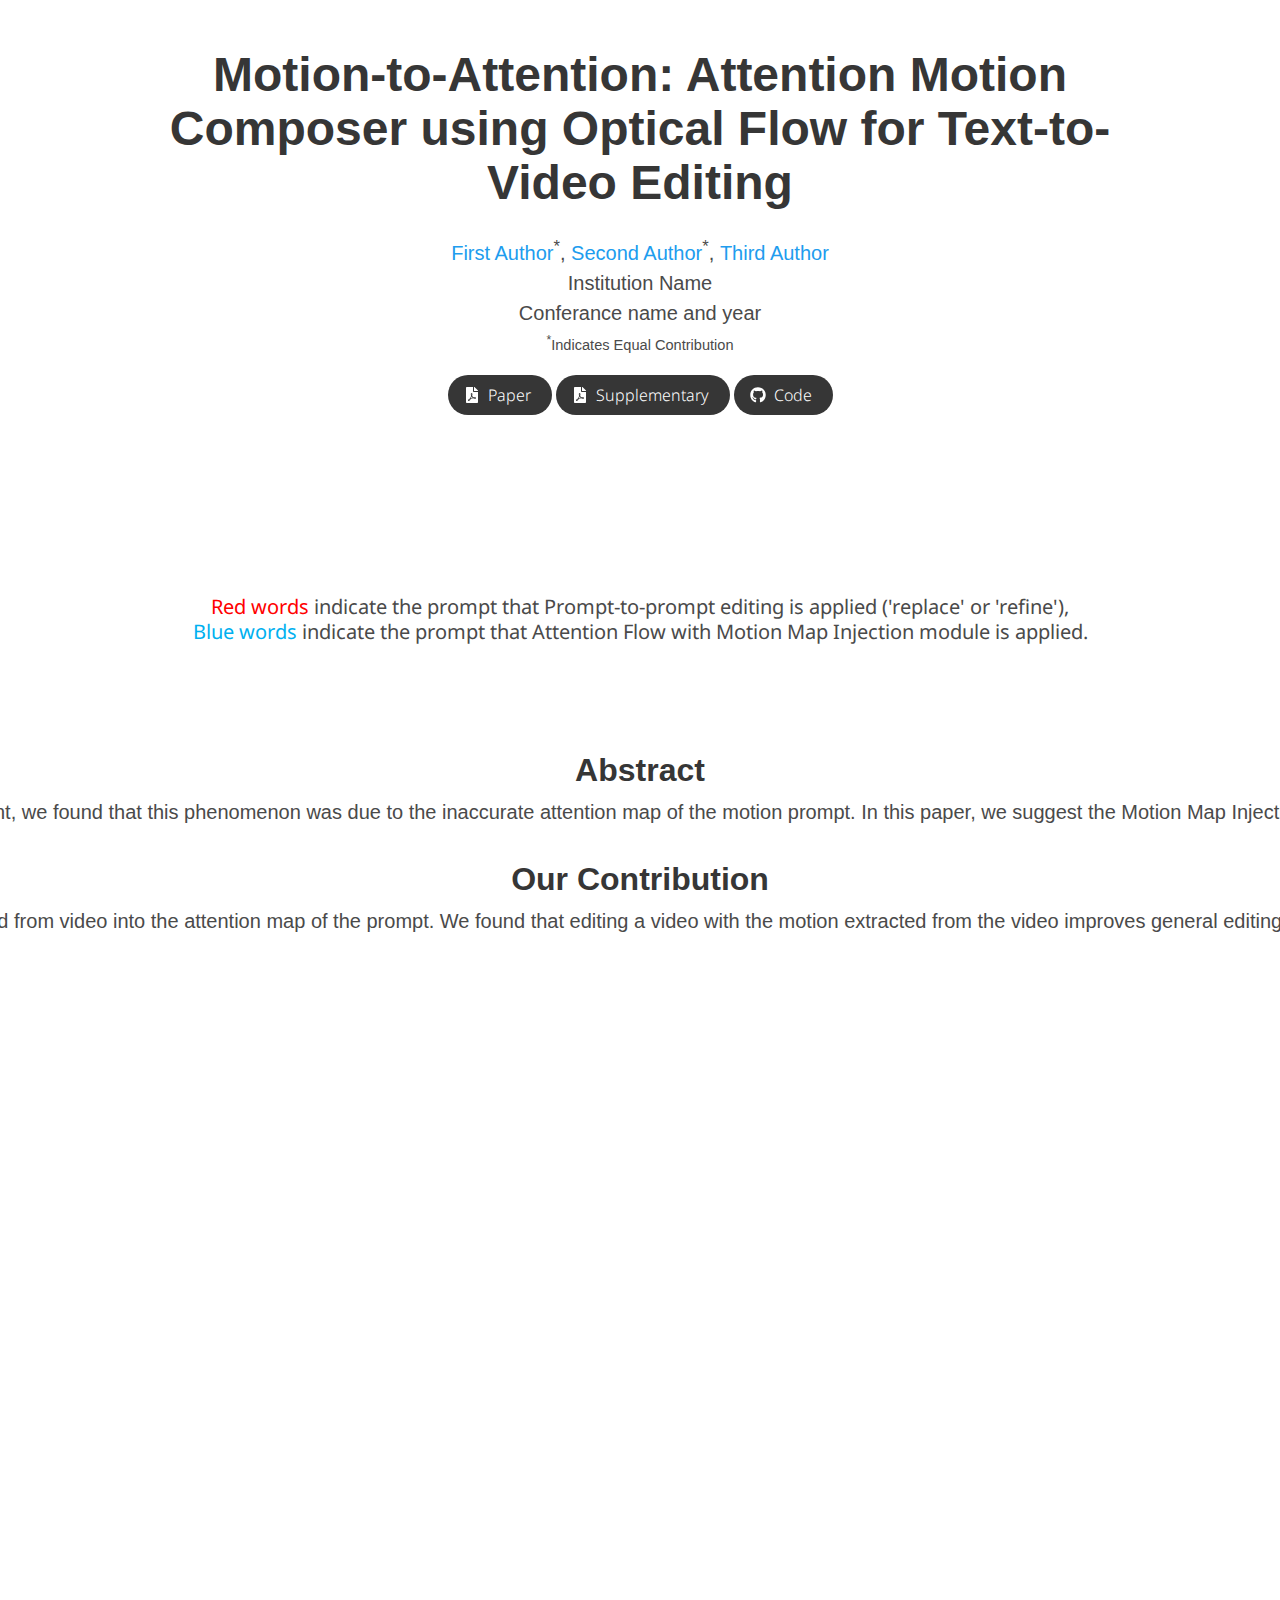
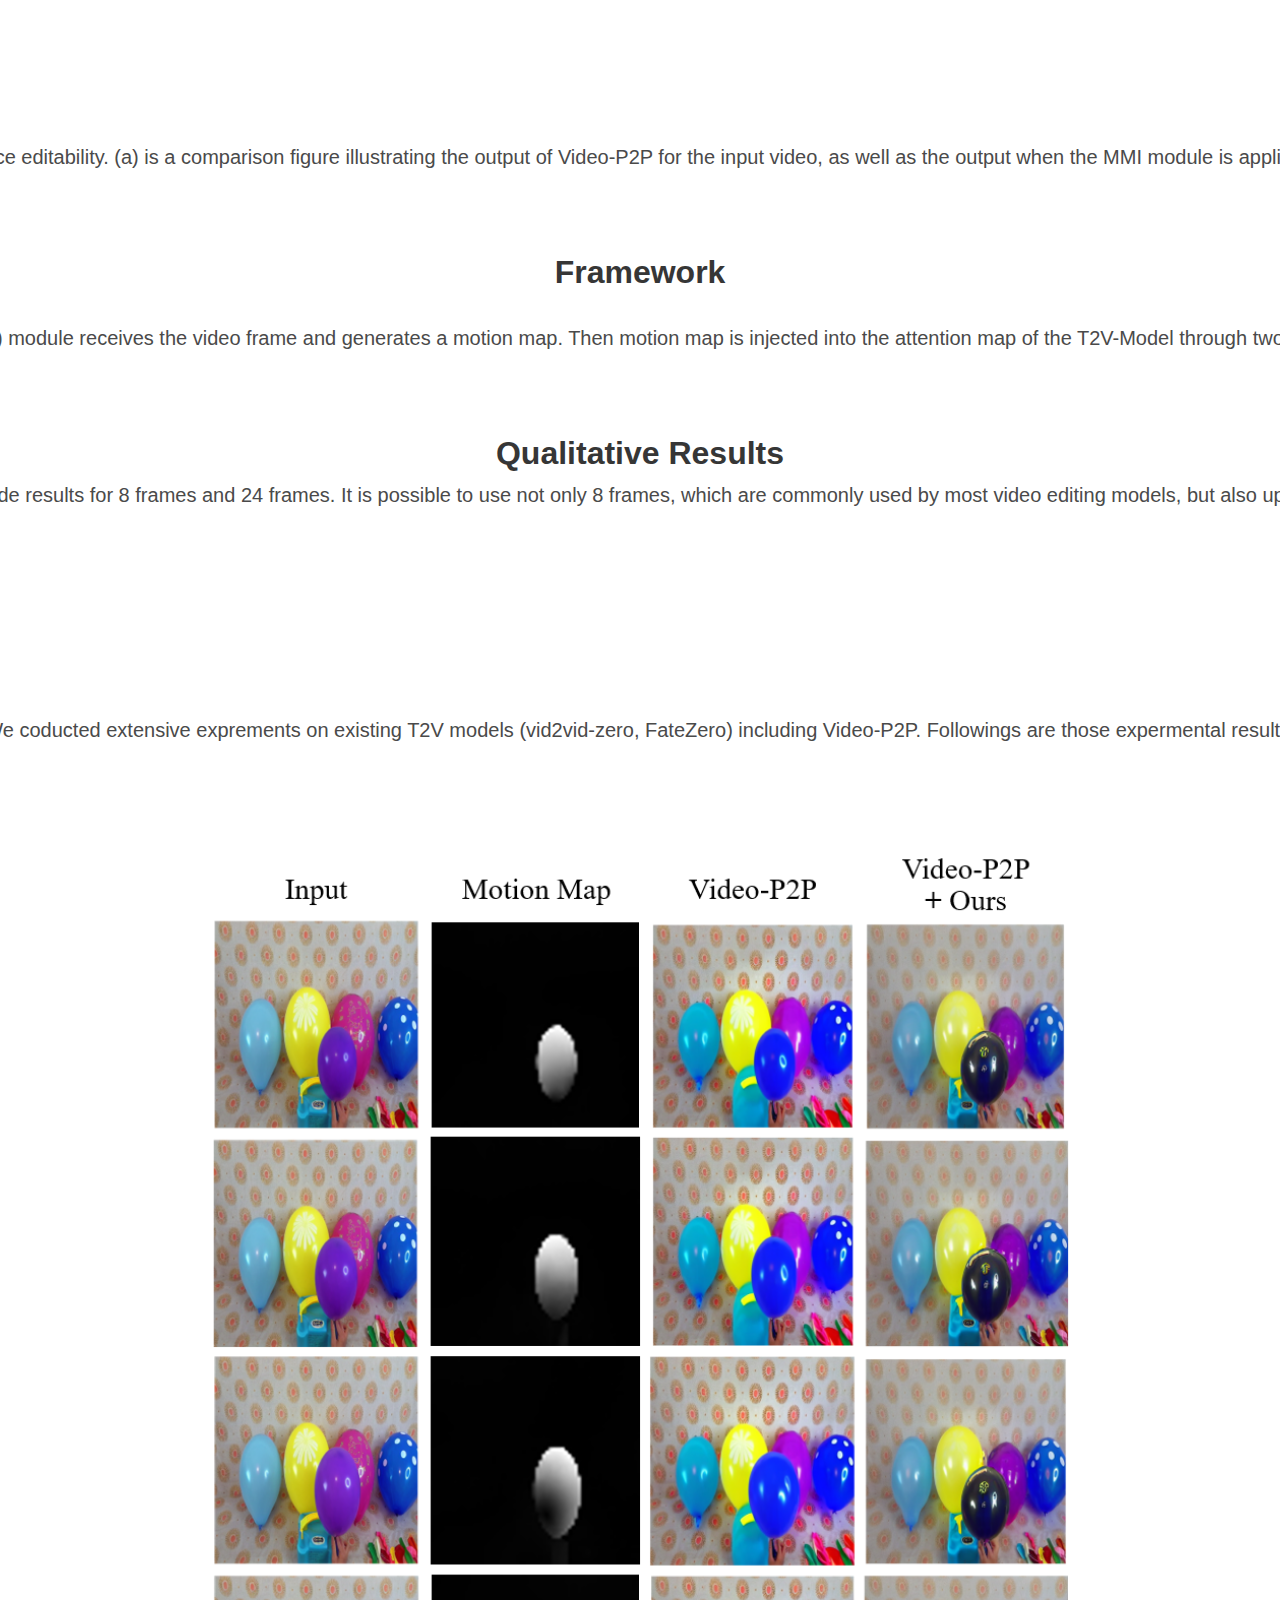
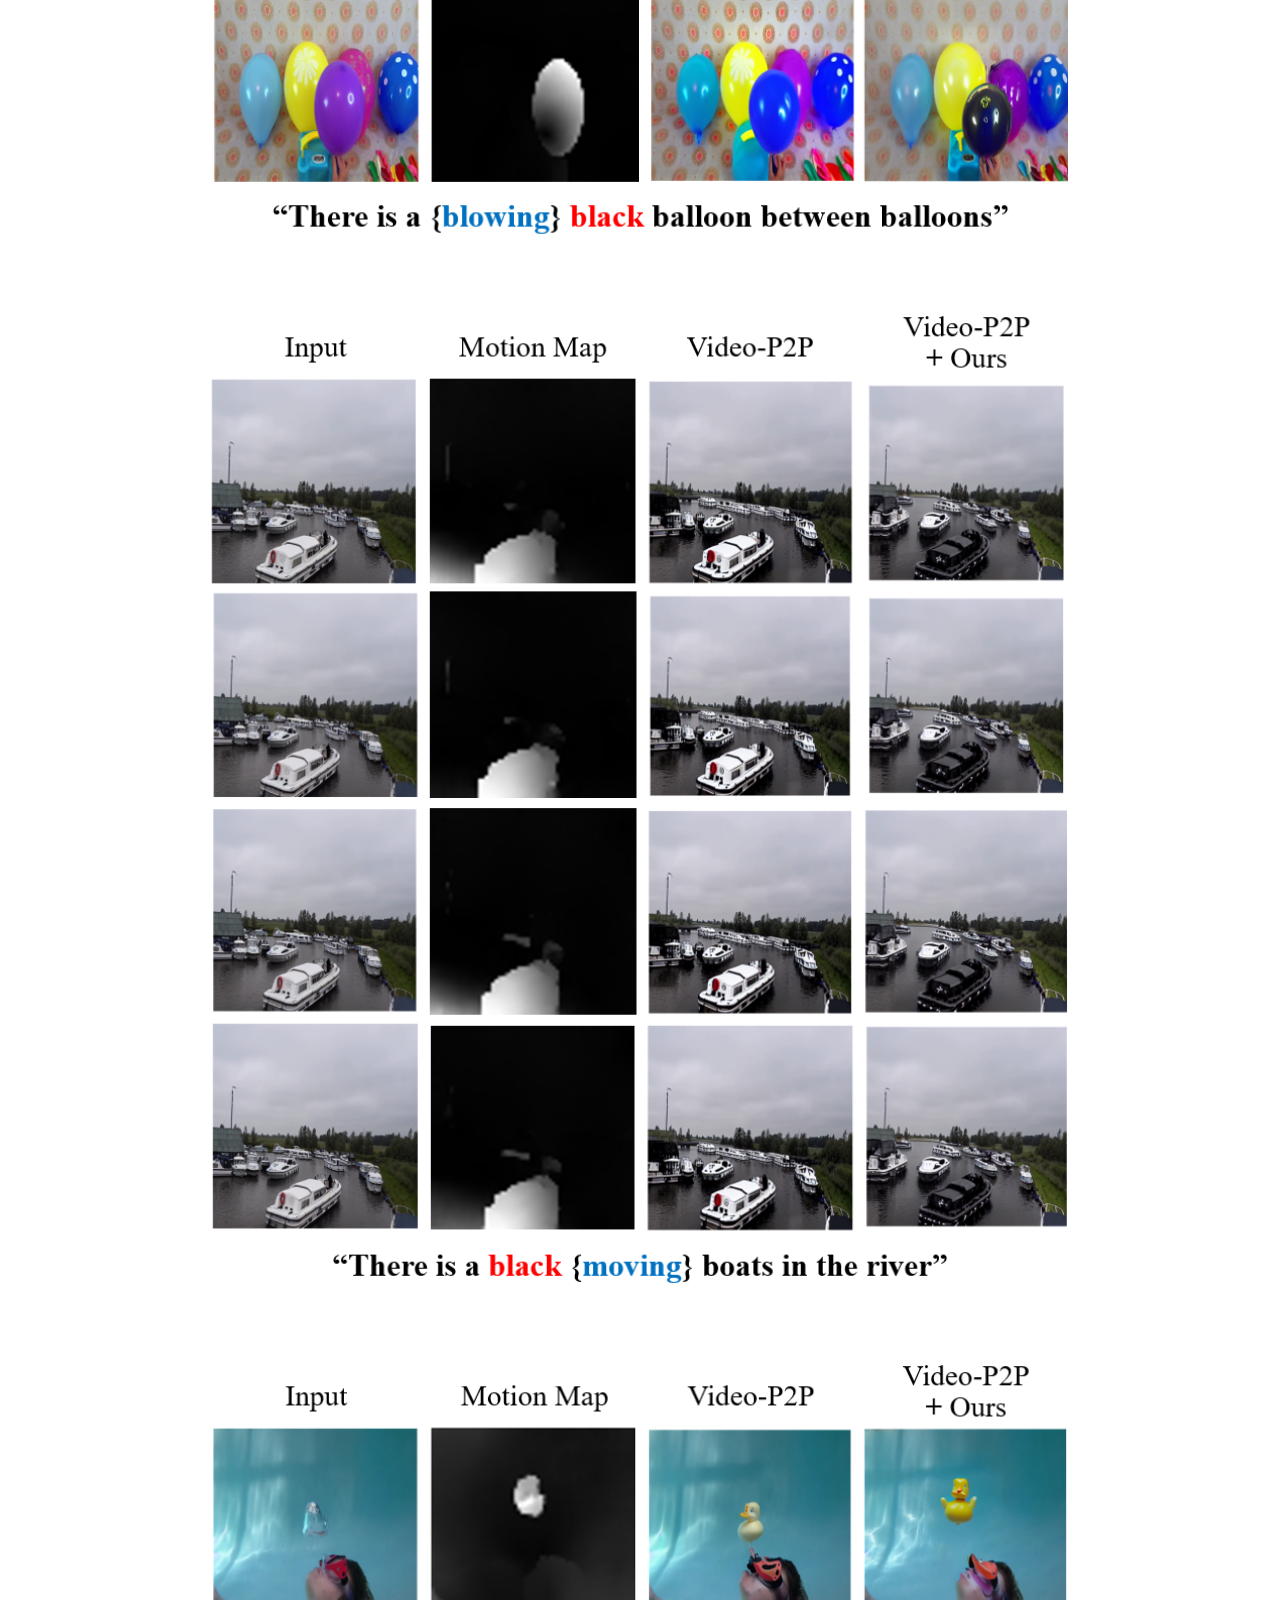
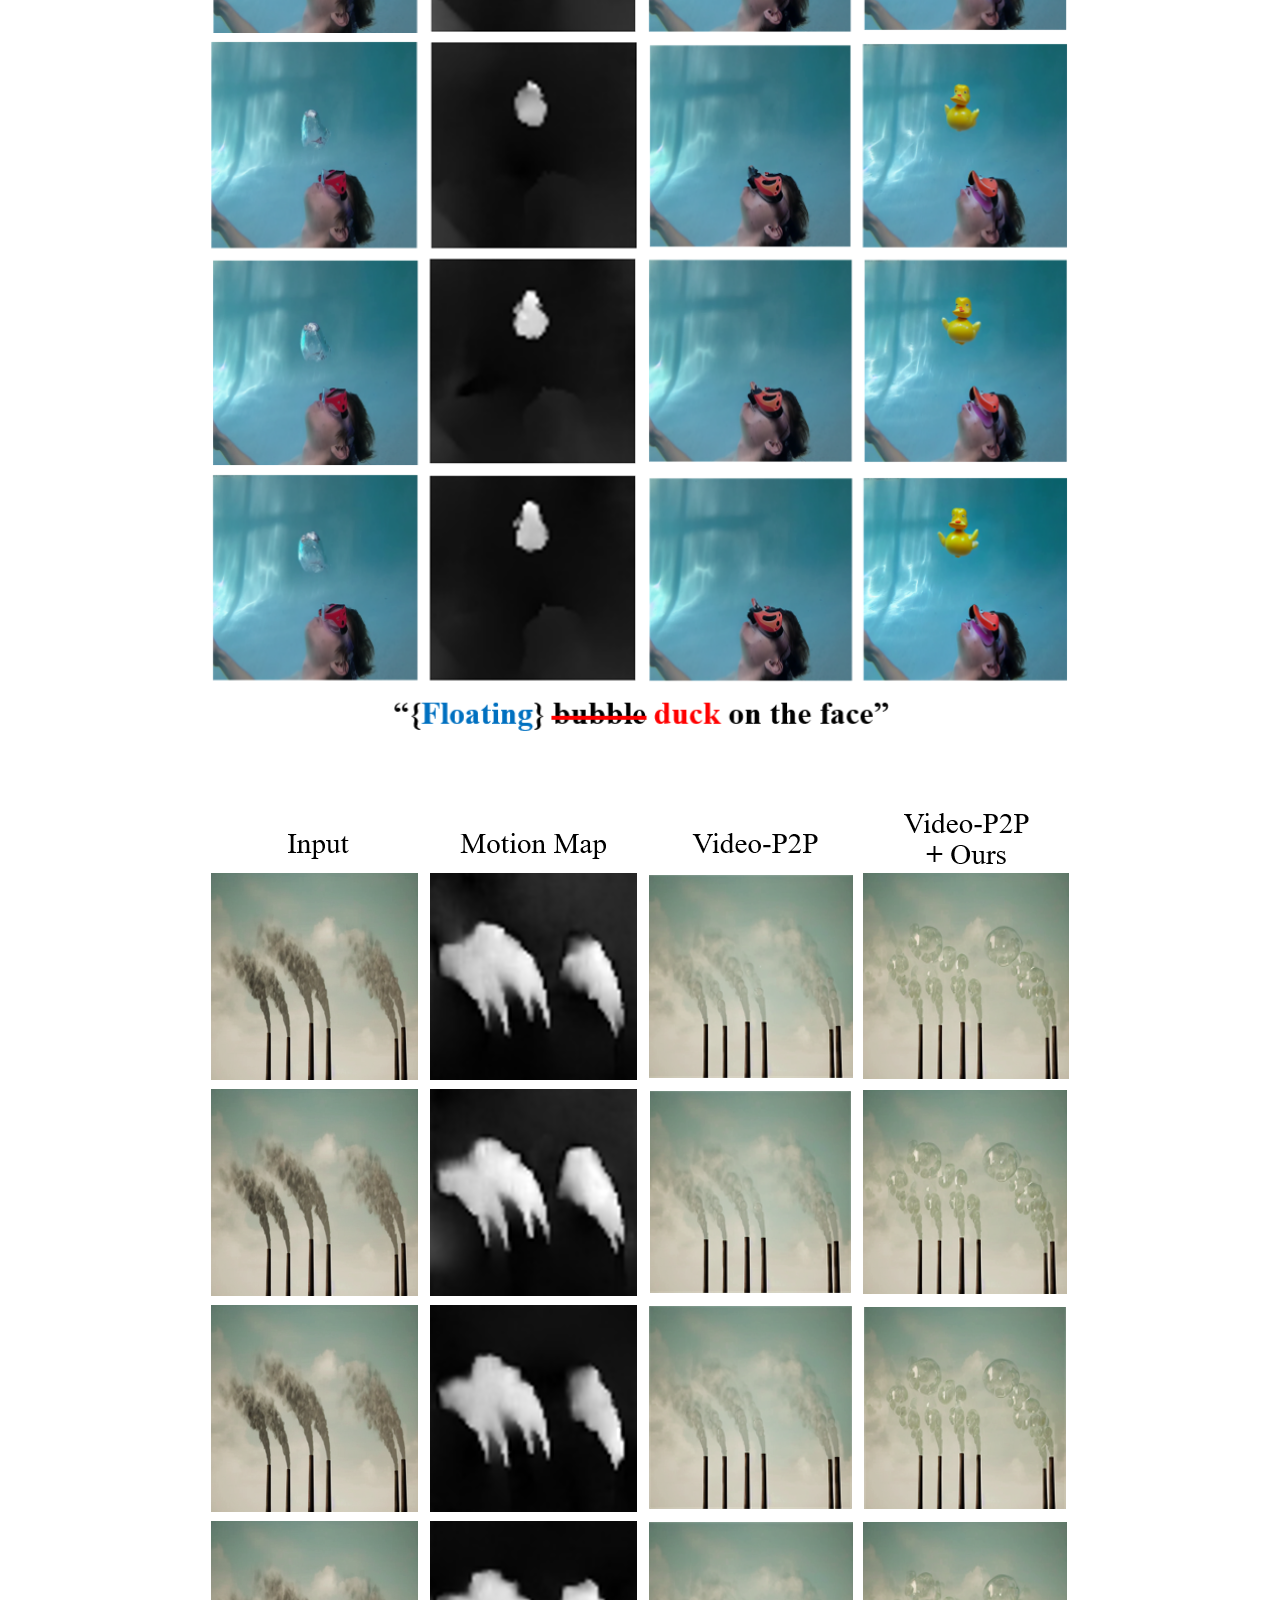
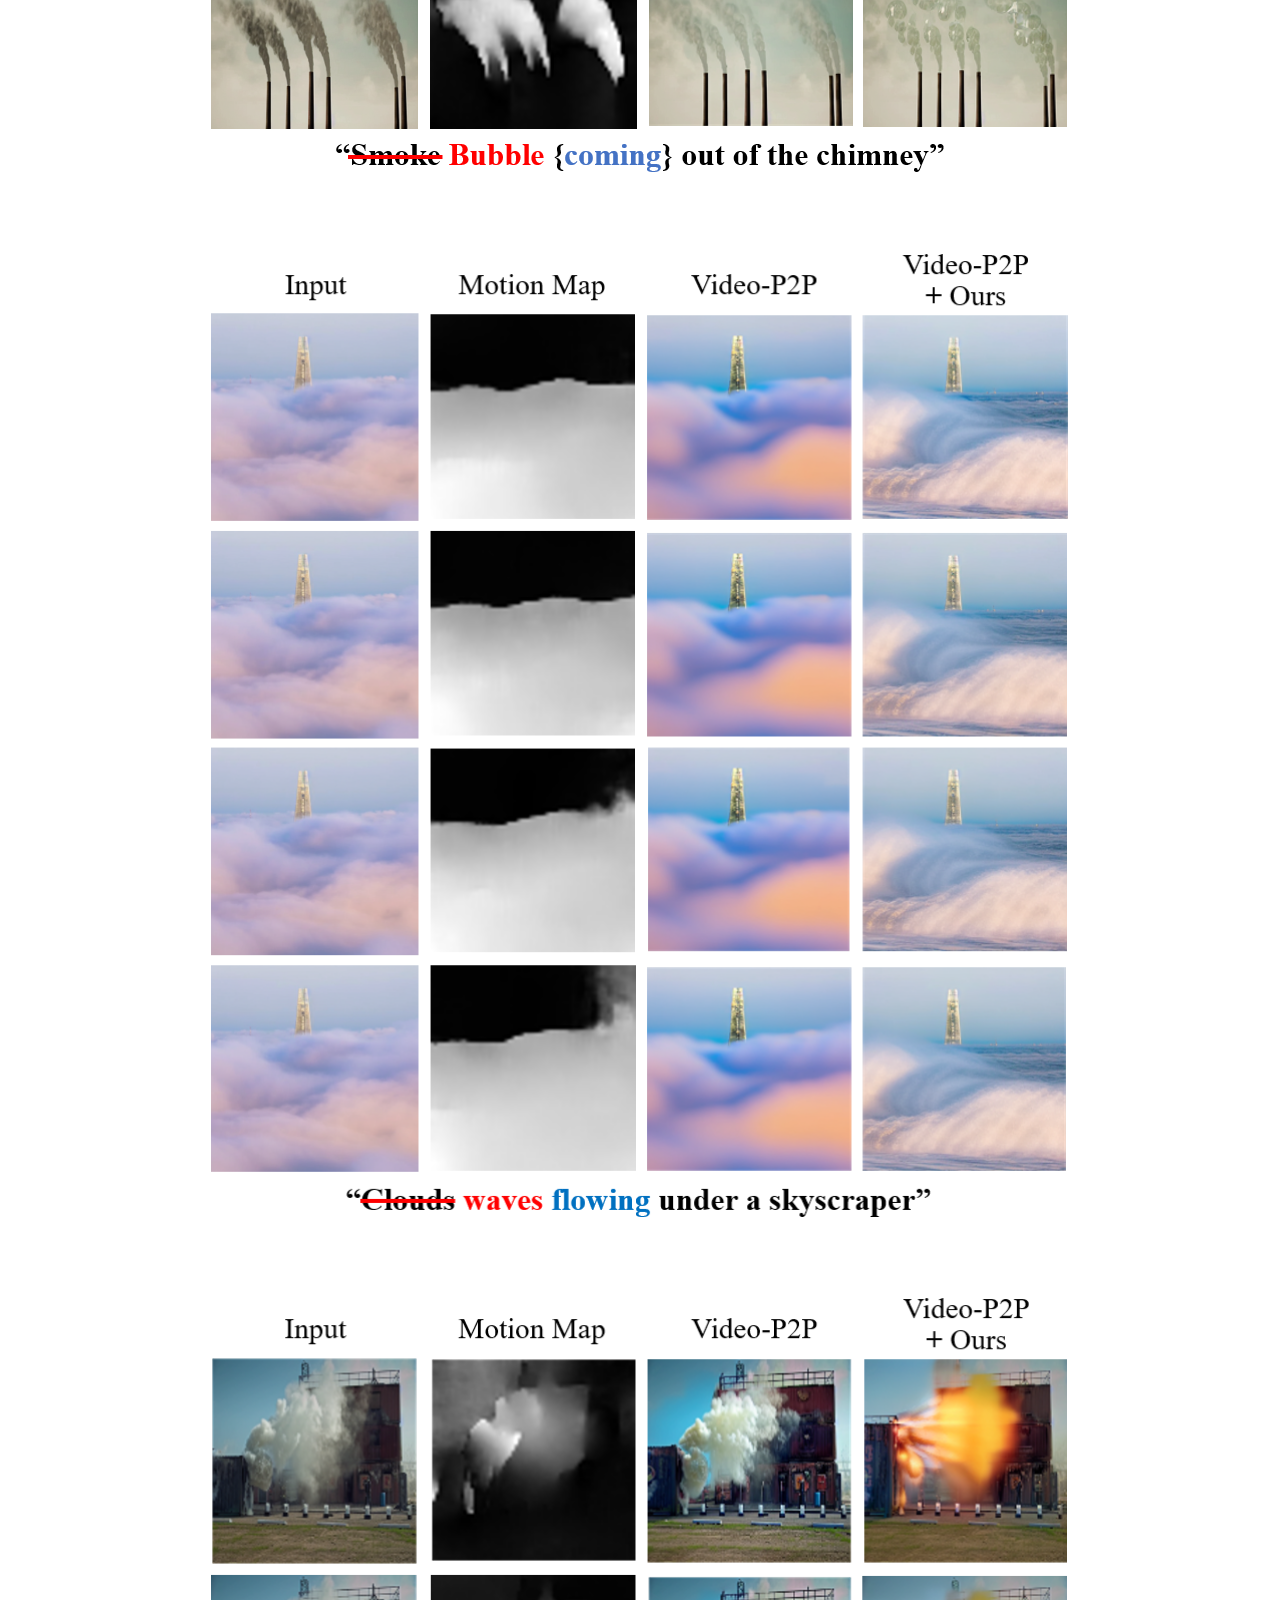
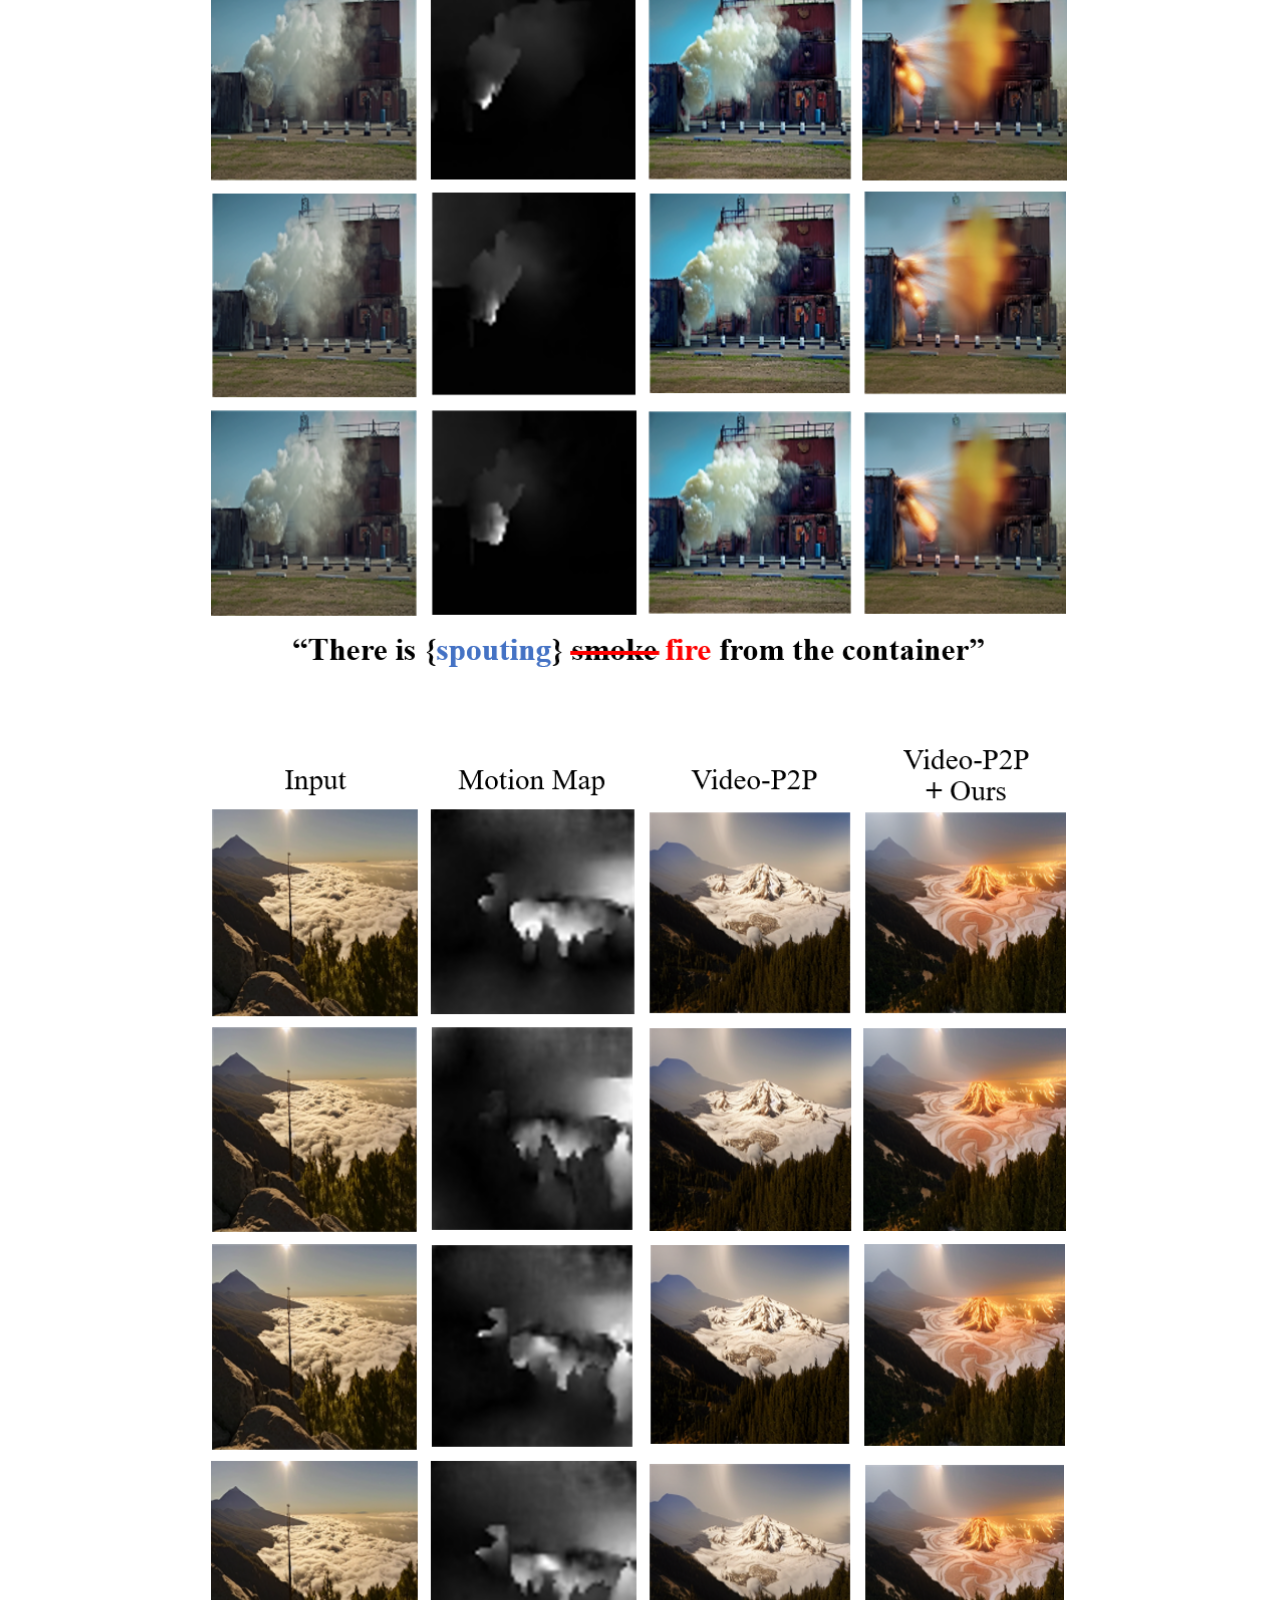
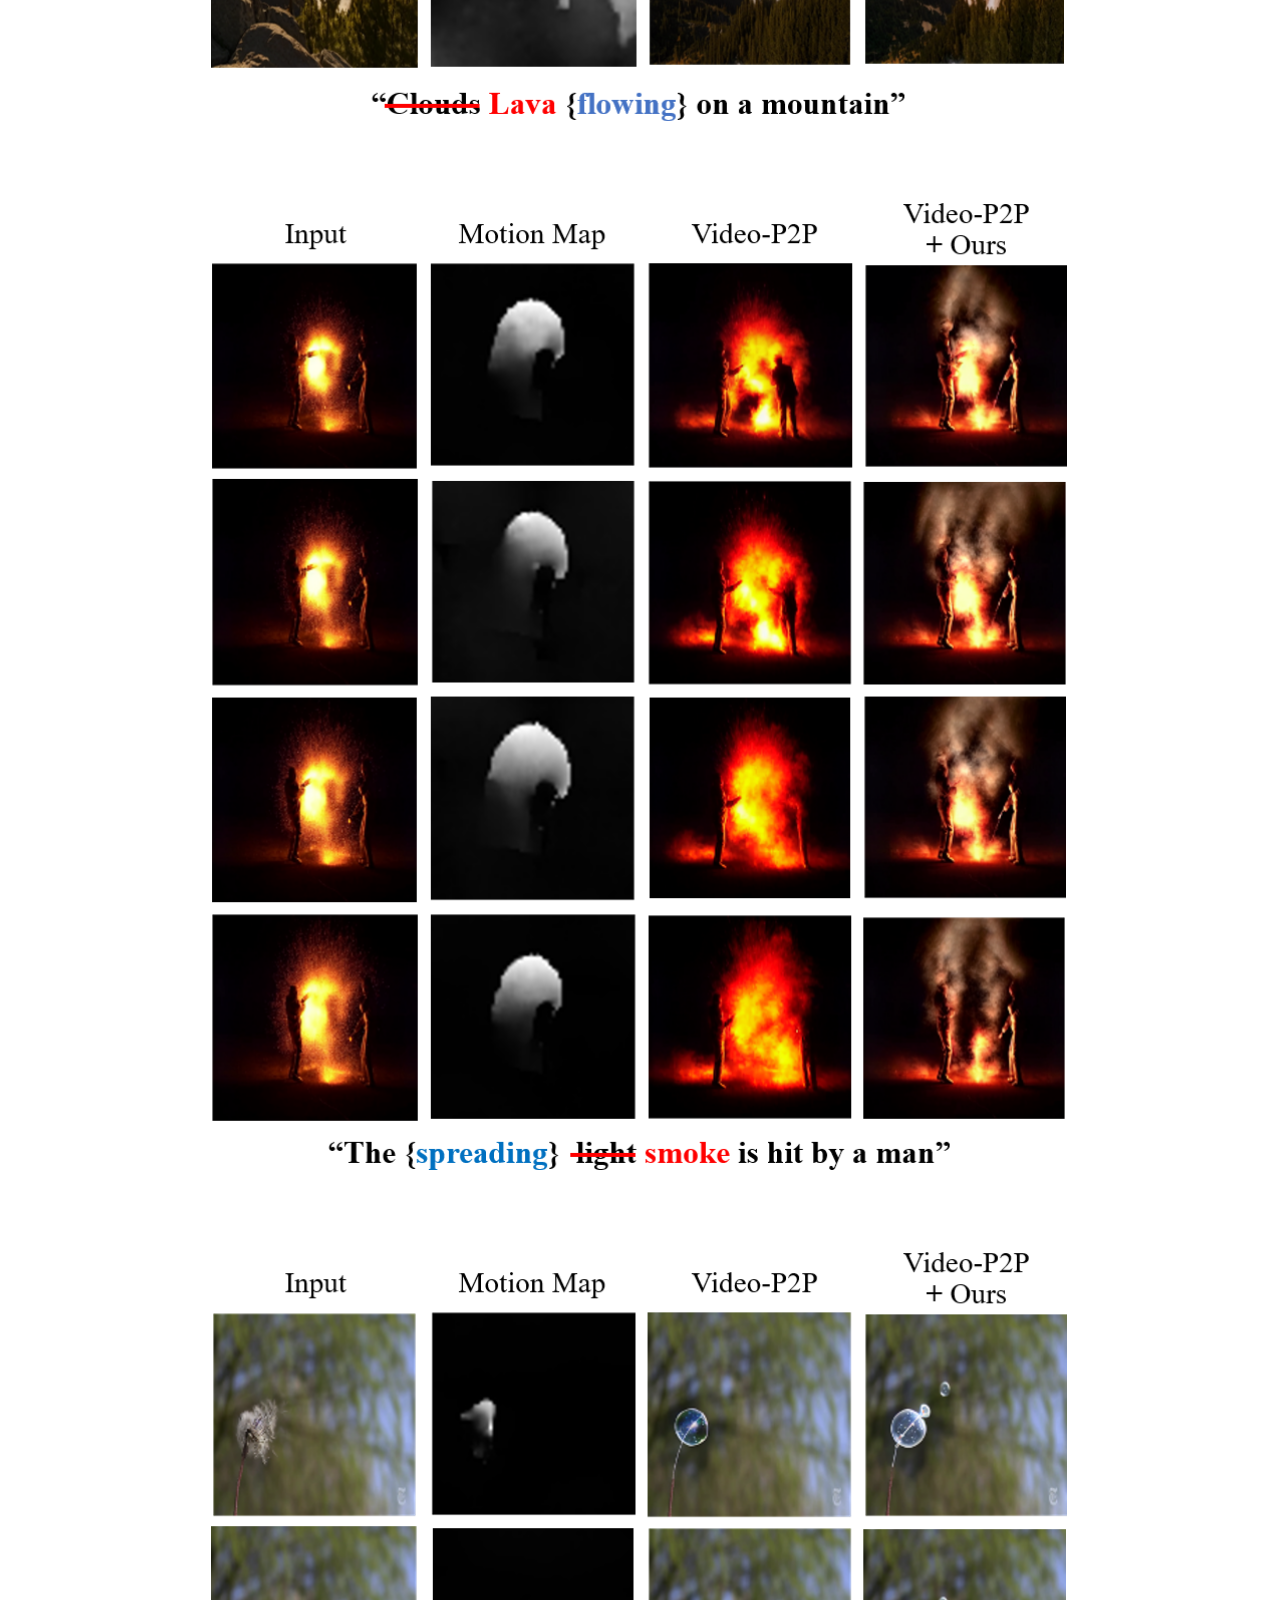
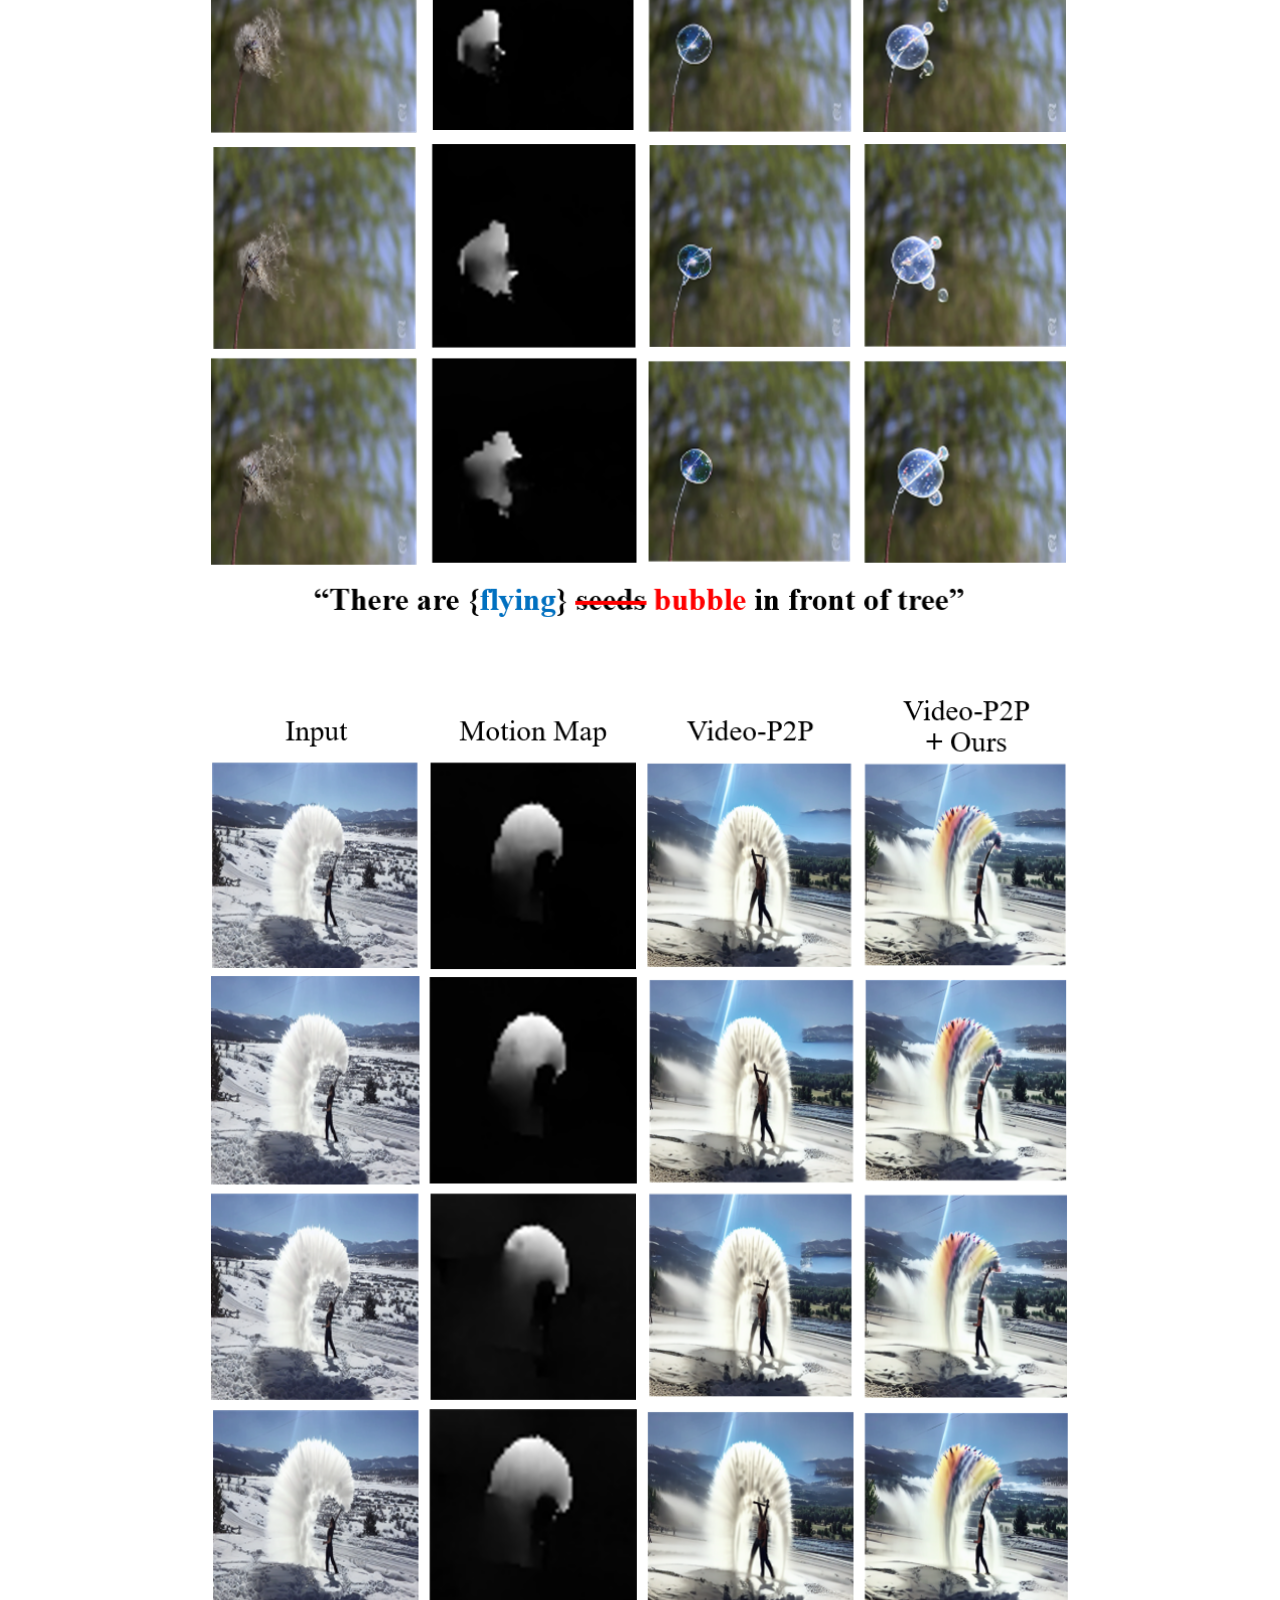
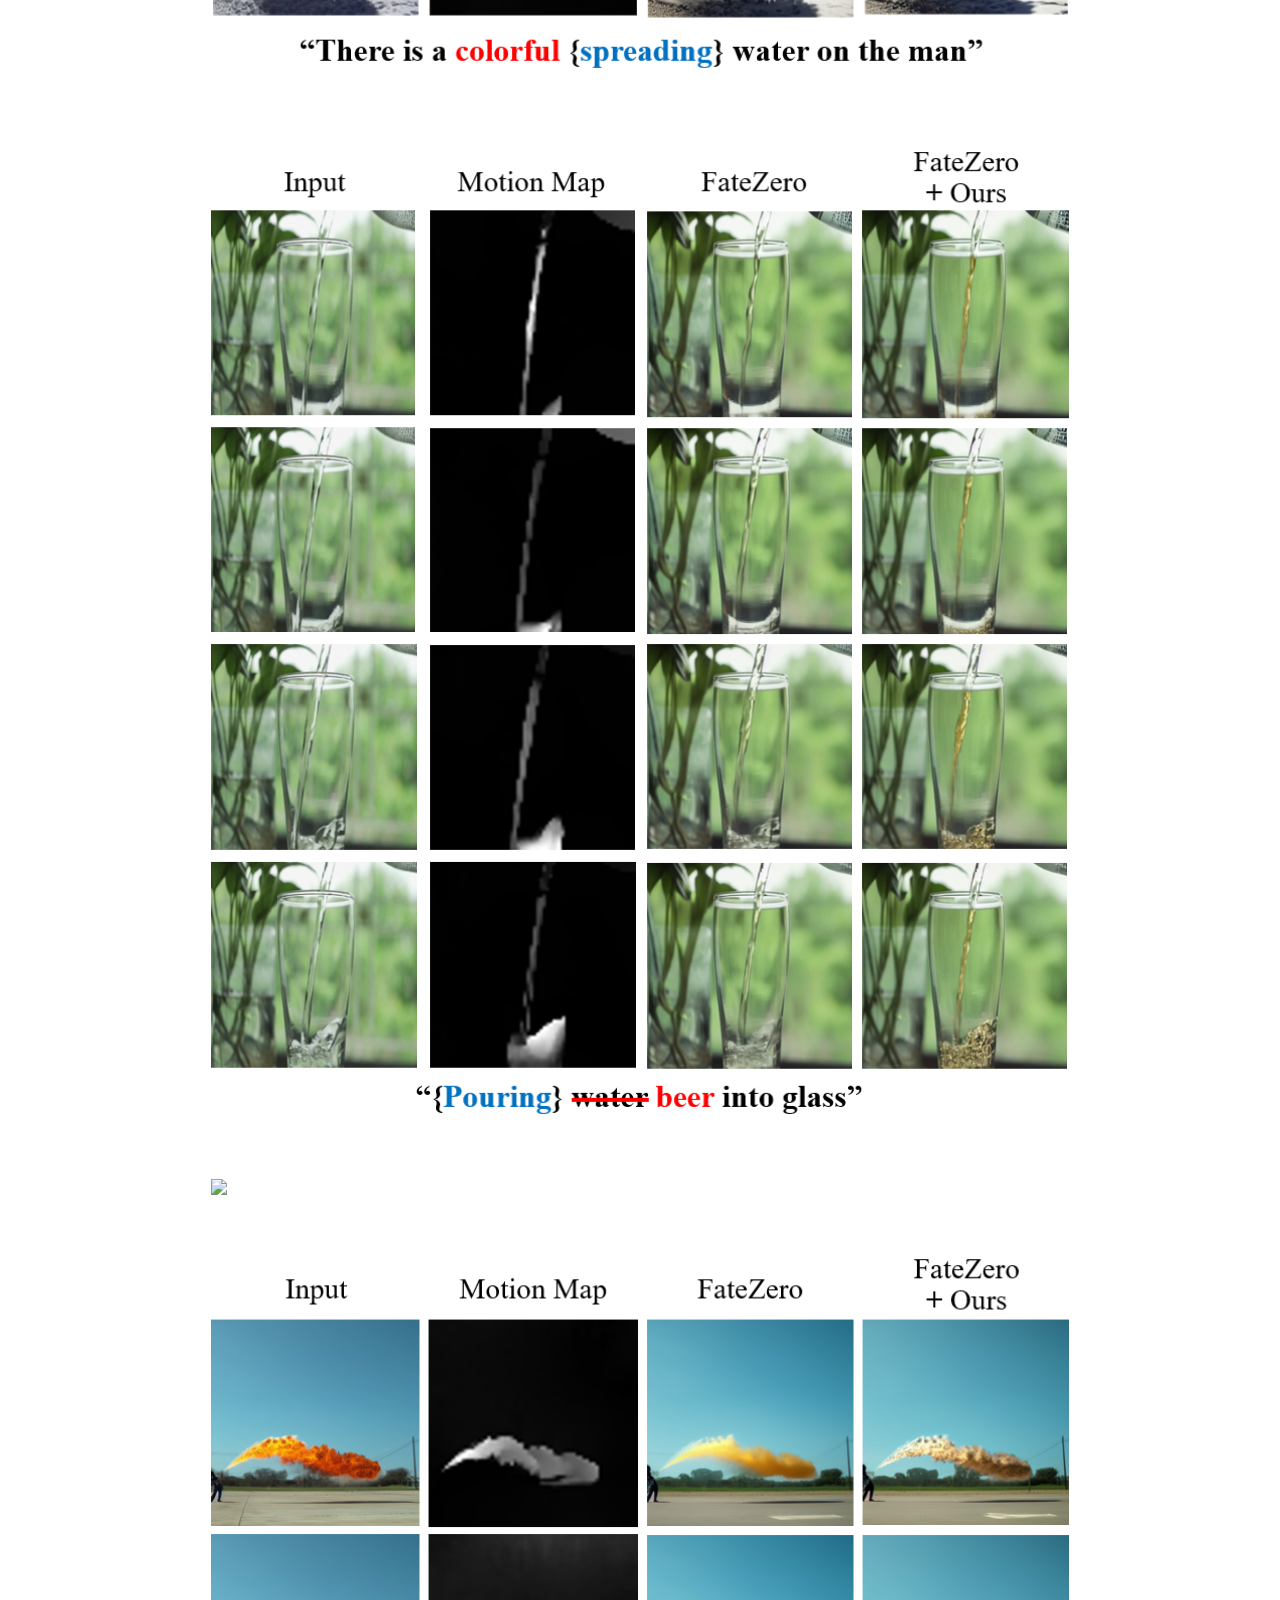
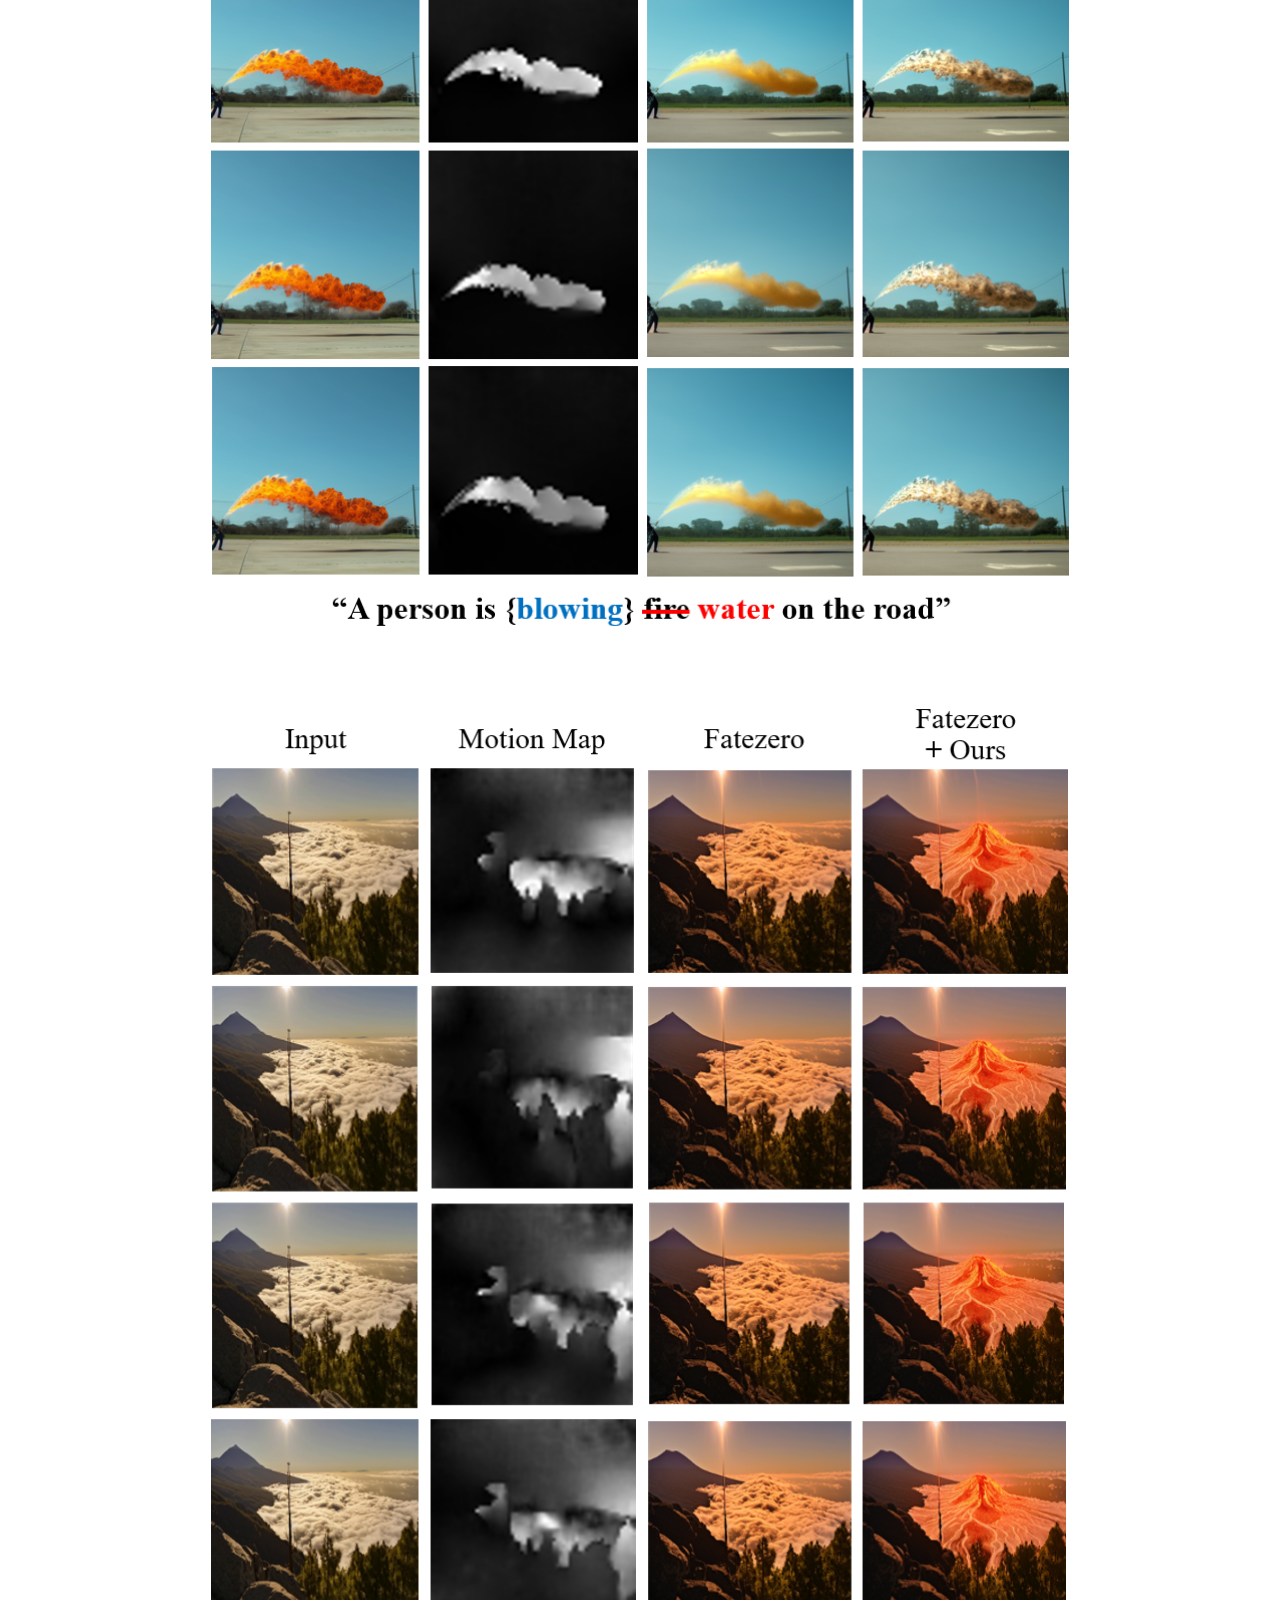
==== index.html @ b42edb62 "Update index.html" ====
<!DOCTYPE html>
<html>
<head>
  <meta charset="utf-8">
  <!-- Meta tags for social media banners, these should be filled in appropriatly as they are your "business card" -->
  <!-- Replace the content tag with appropriate information -->
  <meta name="description" content="DESCRIPTION META TAG">
  <meta property="og:title" content="SOCIAL MEDIA TITLE TAG"/>
  <meta property="og:description" content="SOCIAL MEDIA DESCRIPTION TAG TAG"/>
  <meta property="og:url" content="URL OF THE WEBSITE"/>
  <!-- Path to banner image, should be in the path listed below. Optimal dimenssions are 1200X630-->
  <meta property="og:image" content="static/image/your_banner_image.png" />
  <meta property="og:image:width" content="1200"/>
  <meta property="og:image:height" content="630"/>


  <meta name="twitter:title" content="TWITTER BANNER TITLE META TAG">
  <meta name="twitter:description" content="TWITTER BANNER DESCRIPTION META TAG">
  <!-- Path to banner image, should be in the path listed below. Optimal dimenssions are 1200X600-->
  <meta name="twitter:image" content="static/images/your_twitter_banner_image.png">
  <meta name="twitter:card" content="summary_large_image">
  <!-- Keywords for your paper to be indexed by-->
  <meta name="keywords" content="KEYWORDS SHOULD BE PLACED HERE">
  <meta name="viewport" content="width=device-width, initial-scale=1">


  <title>Motion-to-Attention: Attention Motion Composer using Optical Flow for Text-to-Video Editing</title>
  <link rel="icon" type="image/x-icon" href="static/images/favicon.ico">
  <link href="https://fonts.googleapis.com/css?family=Google+Sans|Noto+Sans|Castoro"
  rel="stylesheet">

  <link rel="stylesheet" href="static/css/bulma.min.css">
  <link rel="stylesheet" href="static/css/bulma-carousel.min.css">
  <link rel="stylesheet" href="static/css/bulma-slider.min.css">
  <link rel="stylesheet" href="static/css/fontawesome.all.min.css">
  <link rel="stylesheet"
  href="https://cdn.jsdelivr.net/gh/jpswalsh/academicons@1/css/academicons.min.css">
  <link rel="stylesheet" href="static/css/index.css">

  <script src="https://ajax.googleapis.com/ajax/libs/jquery/3.5.1/jquery.min.js"></script>
  <script src="https://documentcloud.adobe.com/view-sdk/main.js"></script>
  <script defer src="static/js/fontawesome.all.min.js"></script>
  <script src="static/js/bulma-carousel.min.js"></script>
  <script src="static/js/bulma-slider.min.js"></script>
  <script src="static/js/index.js"></script>
<body>


  <section class="hero">
    <div class="hero-body">
      <div class="container is-max-desktop">
        <div class="columns is-centered">
          <div class="column has-text-centered">
            <h1 class="title is-1 publication-title">Motion-to-Attention: Attention Motion Composer using Optical Flow for Text-to-Video Editing</h1>
            <div class="is-size-5 publication-authors">
              <!-- Paper authors -->
              <span class="author-block">
                <a href="FIRST AUTHOR PERSONAL LINK" target="_blank">First Author</a><sup>*</sup>,</span>
                <span class="author-block">
                  <a href="SECOND AUTHOR PERSONAL LINK" target="_blank">Second Author</a><sup>*</sup>,</span>
                  <span class="author-block">
                    <a href="THIRD AUTHOR PERSONAL LINK" target="_blank">Third Author</a>
                  </span>
                  </div>

                  <div class="is-size-5 publication-authors">
                    <span class="author-block">Institution Name<br>Conferance name and year</span>
                    <span class="eql-cntrb"><small><br><sup>*</sup>Indicates Equal Contribution</small></span>
                  </div>

                  <div class="column has-text-centered">
                    <div class="publication-links">
                         <!-- Arxiv PDF link -->
                      <span class="link-block">
                        <a href="static/pdfs/8379.pdf" target="_blank"
                        class="external-link button is-normal is-rounded is-dark">
                        <span class="icon">
                          <i class="fas fa-file-pdf"></i>
                        </span>
                        <span>Paper</span>
                      </a>
                    </span>

                    <!-- Supplementary PDF link -->
                    <span class="link-block">
                      <a href="static/pdfs/8379_supple.pdf" target="_blank"
                      class="external-link button is-normal is-rounded is-dark">
                      <span class="icon">
                        <i class="fas fa-file-pdf"></i>
                      </span>
                      <span>Supplementary</span>
                    </a>
                  </span>

                  <!-- Github link -->
                  <span class="link-block">
                    <a href="https://anonymous.4open.science/r/AttentionFlow-197C" target="_blank"
                    class="external-link button is-normal is-rounded is-dark">
                    <span class="icon">
                      <i class="fab fa-github"></i>
                    </span>
                    <span>Code</span>
                  </a>
                </span>
            </div>
          </div>
        </div>
      </div>
    </div>
  </div>
</section>

       
<!-- Image carousel -->
<section class="hero is-small">
  <div class="hero-body">
    <div class="container is-max-desktop">
      <div id="results-carousel" class="carousel results-carousel">
        <div class="item">
        <!-- Video-P2P -->
        <img class="center-img" src="static/labels/cvpr_label_video-p2p_4f.png", width="100%", style="padding-top: 2%;">
        <img class="center-img" src="static/videos/4frame/seeds/inversion.gif", width="33.3%">
        <img class="center-img" src="static/videos/4frame/seeds/video-p2p_original.gif", width="33.3%">
        <img class="center-img" src="static/videos/4frame/seeds/ours.gif", width="33.3%">
        <img class="center-img" src="static/prompt/seed_bubble.png", width="100%">
      </div>
       <div class="item">
        <!-- Video-P2P -->
        <img class="center-img" src="static/labels/cvpr_label_video-p2p_4f.png", width="100%", style="padding-top: 2%;">
        <img class="center-img" src="static/videos/4frame/steel/inversion.gif", width="33.3%">
        <img class="center-img" src="static/videos/4frame/steel/original.gif", width="33.3%">
        <img class="center-img" src="static/videos/4frame/steel/ours.gif", width="33.3%">
        <img class="center-img" src="static/prompt/seed_bubble.png", width="100%">
      </div>
        <div class="item">
        <!-- Your image here -->
        <img class="center-img" src="static/labels/cvpr_label_video-p2p_4f.png", width="100%", style="padding-top: 2%;">
        <img class="center-img" src="static/images/clouds_waves_input.gif", width="33.3%">
        <img class="center-img" src="static/images/clouds_waves_ori.gif", width="33.3%">
        <img class="center-img" src="static/images/clouds_waves_MMI.gif", width="33.3%">
        <img class="center-img" src="static/prompt/cloud_waves.png", width="100%">
      </div>
      <div class="item">
        <!-- Your image here -->
        <img class="center-img" src="static/labels/cvpr_label_video-p2p_4f.png", width="100%", style="padding-top: 2%;">
        <img class="center-img" src="static/images/bubble_duck_input.gif", width="33.3%">
        <img class="center-img" src="static/images/bubble_duck_ori.gif", width="33.3%">
        <img class="center-img" src="static/images/bubble_duck_MMI.gif", width="33.3%">
        <img class="center-img" src="static/prompt/bubble_duck.png", width="100%">
      </div>
     <div class="item">
      <!-- Your image here -->
       <img class="center-img" src="static/labels/cvpr_label_video-p2p_4f.png", width="100%", style="padding-top: 2%;">
      <img class="center-img" src="static/images/colorful_water_input.gif", width="33.3%">
      <img class="center-img" src="static/images/colorful_water_ori.gif", width="33.3%">
      <img class="center-img" src="static/images/colorful_water_MMI.gif", width="33.3%">
      <img class="center-img" src="static/prompt/colorful_water.png", width="100%">
    </div>
    <div class="item">
      <!-- Your image here -->
       <img class="center-img" src="static/labels/cvpr_label_video-p2p_4f.png", width="100%", style="padding-top: 2%;">
      <img class="center-img" src="static/images/red_car_input.gif", width="33.3%">
      <img class="center-img" src="static/images/red_car_ori.gif", width="33.3%">
      <img class="center-img" src="static/images/red_car_MMI.gif", width="33.3%">
      <img class="center-img" src="static/prompt/red_car.png", width="100%">
    </div>
    <div class="item">
      <!-- vid2vid windmill -->
       <img class="center-img" src="static/labels/cvpr_label_vid2vid-zero_4f.png", width="100%", style="padding-top: 2%;">
      <img class="center-img" src="static/images/yellow_windmill_input.gif", width="33.3%">
      <img class="center-img" src="static/images/vid2vid_windmill_ori.gif", width="33.3%">
      <img class="center-img" src="static/images/vid2vid_windmill_MMI.gif", width="33.3%">
      <img class="center-img" src="static/prompt/pink_windmill.png", width="100%">
    </div>    
    <div class="item">
      <!-- vid2vid lava -->
       <img class="center-img" src="static/labels/cvpr_label_vid2vid-zero_4f.png", width="100%", style="padding-top: 2%;">
      <img class="center-img" src="static/images/clouds_lava_input.gif", width="33.3%">
      <img class="center-img" src="static/images/vid2vid_lava_ori.gif", width="33.3%">
      <img class="center-img" src="static/images/vid2vid_lava_MMI.gif", width="33.3%">
      <img class="center-img" src="static/prompt/cloud_lava.png", width="100%">
    </div>
    <div class="item">
      <!-- FateZero beer -->
       <img class="center-img" src="static/labels/cvpr_label_fatezero_4f.png", width="100%", style="padding-top: 2%;">
      <img class="center-img" src="static/images/beer_input.gif", width="33.3%">
      <img class="center-img" src="static/images/fatezero_beer_ori.gif", width="33.3%">
      <img class="center-img" src="static/images/fatezero_beer_MMI.gif", width="33.3%">
      <img class="center-img" src="static/prompt/water_beer.png", width="100%">
    </div>
    <div class="item">
      <!-- FateZero fireman -->
       <img class="center-img" src="static/labels/cvpr_label_fatezero_4f.png", width="100%", style="padding-top: 2%;">
      <img class="center-img" src="static/images/fatezero_fire_input.gif", width="33.3%">
      <img class="center-img" src="static/images/fatezero_fire_ori.gif", width="33.3%">
      <img class="center-img" src="static/images/fatezero_fire_MMI.gif", width="33.3%">
      <img class="center-img" src="static/prompt/fire.png", width="100%">
    </div>
  </div>
</div>
<br>
<h2 class="subtitle has-text-centered">
  <span style="color:#FF0000">Red words</span> indicate the prompt that Prompt-to-prompt editing is applied ('replace' or 'refine'), <br>
  <span style="color:#00B0F0">Blue words</span> indicate the prompt that Attention Flow with Motion Map Injection module is applied.
</h2>
</div>
</section>
<!-- End image carousel -->

<br>
<br>  
<br>
<br>

<!--    Abstract    -->  
<section class="hero teaser">
  <div class="container is-max-desktop">
    <div class="hero-body has-text-justified">
      <div class="columns is-centered has-text-centered">
        <h2 class="title is-3">Abstract</h2>
      </div>
      <h2 class="subtitle">
        Recent text-guided video editing research attempts to expand from image to video based on the text-guided image editing model. 
        To this end, most researches focus on achieving temporal consistency between frames as a primary challenge in text-guided video editing. 
        However, despite their efforts, the editability is still limited when there is a prompt indicating motion, such as `flowing'. 
        In our experiment, we found that this phenomenon was due to the inaccurate attention map of the motion prompt. 
        In this paper, we suggest the Motion Map Injection (MMI) module to carry out precise video editing by explicitly taking motion into account. 
        The proposed MMI module employs two methodologies, "Motion Swapping" and "Weighted Sum using Correlation Score", to enhance the attention map using motion information. 
        Notably, our MMI module is effectively applied to the attention-based text-guided video editing models, providing enhanced editability.
      </h2>
    </div>
  </div>
</section>
  
<!--    Our Contribution    -->  
<section class="hero teaser">
  <div class="container is-max-desktop">
    <div class="hero-body has-text-justified">
      <div class="columns is-centered has-text-centered">
        <h2 class="title is-3">Our Contribution</h2>
      </div>
      <h2 class="subtitle">
        Our proposed Motion-to-Attention (M2A) module gives a way to effectively inject motion extracted from video into the attention map of the prompt. 
        We found that editing a video with the motion extracted from the video improves general editing performance and enables selective editing according to the direction in which the object moves.
      </h2>
    </div>
  </div>
</section>

<!--    contribution     -->  
<section class="hero teaser">
  <div class="container is-max-desktop">
    <div class="hero-body has-text-justified">
      <!--
      <div class="columns is-centered has-text-centered">
        <h2 class="title is-3">Framework</h2>
      </div> -->
      <img class="center-img" src="static/images/CVPR_fig_3.png"/>
      <h2 class="subtitle">
        The existing T2V-model failed to estimate an accurate attention map for the motion prompt {Floating}, which resulted in a decrease in editability. 
        The proposed MMI module enables the enhancement of the attention map, allowing for the accurate estimation of attention maps. 
        Through this, it becomes possible to enhance editability. 
        (a) is a comparison figure illustrating the output of Video-P2P for the input video, as well as the output when the MMI module is applied to Video-P2P. 
        The result was more realistic editing when the MMI module was applied. 
        (b) briefly explains the method of enhancing the attention map by applying the proposed module to address the limitations that the existing T2V model cannot accurately generate. 
        Following figure describes our proposed method.
      </h2>
    </div>
  </div>
</section>  
  
<br>
<br>

  
  
<section class="hero teaser">
  <div class="container is-max-desktop">
    <div class="hero-body has-text-justified">
      <div class="columns is-centered has-text-centered">
        <h2 class="title is-3">Framework</h2>
      </div>
      <img class="center-img" src="static/images/fig2.png" />
      <h2 class="subtitle">
        Overall framework of this study. 
        Overall framework. First, the T2V-Model generates an attention map by receiving video and prompts as input. 
        At the same time, the Motion Map Injection (MMI) module receives the video frame and generates a motion map. 
        Then motion map is injected into the attention map of the T2V-Model through two methodologies: ``Motion Swapping" and ``Weighted Sum using Correlation Score". 
        After that, text-to-video editing is performed using the attention map that includes video motion information.
      </h2>
    </div>
  </div>
</section>
  
<br>
<br>
<section class="hero teaser">
  <div class="container is-max-desktop">
    <div class="hero-body has-text-justified">
      <div class="columns is-centered has-text-centered">
        <h2 class="title is-3">Qualitative Results</h2>
        </div>
          <h2 class="subtitle">
              First, we provide results for 8 frames and 24 frames. It is possible to use not only 8 frames, which are commonly used by most video editing models, but also up to 24 frames.
            </h2>
    </div>
  </div>

  <!-- Image carousel -->
<section class="hero is-small">
  <div class="hero-body">
    <div class="container is-max-desktop">
      <div id="results-carousel" class="carousel results-carousel">
       <div class="item">
        <!-- Video-P2P -->
        <img class="center-img" src="static/labels/cvpr_label_Video-P2P_8f.png", width="100%", style="padding-top: 2%;">
        <img class="center-img" src="static/videos/8frame/barabaque/inversion.gif", width="33.3%">
        <img class="center-img" src="static/videos/8frame/barabaque/video-p2p_original.gif", width="33.3%">
        <img class="center-img" src="static/videos/8frame/barabaque/ours.gif", width="33.3%">
        <img class="center-img" src="static/prompt/barbaque.png", width="100%">
      </div>
      <div class="item">
        <!-- Video-P2P -->
        <img class="center-img" src="static/labels/cvpr_label_Video-P2P_8f.png", width="100%", style="padding-top: 2%;">
        <img class="center-img" src="static/videos/8frame/chimney/inversion.gif", width="33.3%">
        <img class="center-img" src="static/videos/8frame/chimney/video-p2p_original.gif", width="33.3%">
        <img class="center-img" src="static/videos/8frame/chimney/ours.gif", width="33.3%">
        <img class="center-img" src="static/prompt/bubble_chimney.png", width="100%">
      </div>
      <div class="item">
        <!-- Video-P2P -->
        <img class="center-img" src="static/labels/cvpr_label_Video-P2P_8f.png", width="100%", style="padding-top: 2%;">
        <img class="center-img" src="static/videos/8frame/cloud_tower/inversion.gif", width="33.3%">
        <img class="center-img" src="static/videos/8frame/cloud_tower/original.gif", width="33.3%">
        <img class="center-img" src="static/videos/8frame/cloud_tower/ours.gif", width="33.3%">
        <img class="center-img" src="static/prompt/cloud_waves.png", width="100%">
      </div>
      <div class="item">
        <!-- Video-P2P -->
        <img class="center-img" src="static/labels/cvpr_label_Video-P2P_8f.png", width="100%", style="padding-top: 2%;">
        <img class="center-img" src="static/videos/8frame/water_bubble/inversion.gif", width="33.3%">
        <img class="center-img" src="static/videos/8frame/water_bubble/original.gif", width="33.3%">
        <img class="center-img" src="static/videos/8frame/water_bubble/ours.gif", width="33.3%">
        <img class="center-img" src="static/prompt/bubble_duck.png", width="100%">
      </div>
      <div class="item">
        <!-- Video-P2P -->
        <img class="center-img" src="static/labels/cvpr_label_Video-P2P_8f.png", width="100%", style="padding-top: 2%;">
        <img class="center-img" src="static/videos/8frame/fire/inversion.gif", width="33.3%">
        <img class="center-img" src="static/videos/8frame/fire/original.gif", width="33.3%">
        <img class="center-img" src="static/videos/8frame/fire/ours.gif", width="33.3%">
        <img class="center-img" src="static/prompt/fire.png", width="100%">
      </div>
      <div class="item">
        <!-- Video-P2P -->
        <img class="center-img" src="static/labels/cvpr_label_Video-P2P_8f.png", width="100%", style="padding-top: 2%;">
        <img class="center-img" src="static/videos/8frame/water_glass/inversion.gif", width="33.3%">
        <img class="center-img" src="static/videos/8frame/water_glass/original.gif", width="33.3%">
        <img class="center-img" src="static/videos/8frame/water_glass/ours.gif", width="33.3%">
        <img class="center-img" src="static/prompt/water_beer.png", width="100%">
      </div>
      <div class="item">
        <!-- Video-P2P -->
        <img class="center-img" src="static/labels/cvpr_label_Video-P2P_8f.png", width="100%", style="padding-top: 2%;">
        <img class="center-img" src="static/videos/8frame/windmill/inversion.gif", width="33.3%">
        <img class="center-img" src="static/videos/8frame/windmill/original.gif", width="33.3%">
        <img class="center-img" src="static/videos/8frame/windmill/ours.gif", width="33.3%">
        <img class="center-img" src="static/prompt/pink_windmill.png", width="100%">

    </div>
  </div>
</div>
</div>
</section>
<!-- End image carousel -->

  <!-- Image carousel -->
<section class="hero is-small">
  <div class="hero-body">
    <div class="container">
      <div id="results-carousel" class="carousel results-carousel">
       <div class="item">
        <!-- Video-P2P -->
        <img class="center-img" src="static/labels/cvpr_label_video-p2p_24f.png", width="100%", style="padding-top: 2%;">
        <img class="center-img" src="static/videos/24frame/inversion.gif", width="33.3%", style="padding-top: 2%;">
        <img class="center-img" src="static/videos/24frame/original.gif", width="33.3%">
        <img class="center-img" src="static/videos/24frame/video-p2p_ours.gif", width="33.3%">
        <img class="center-img" src="static/prompt/balloon_smoke.png", width="100%">
    </div>
  </div>
</div>
</div>
</section>
<!-- End image carousel -->
  
<section class="hero teaser">
  <div class="container is-max-desktop">
    <div class="hero-body has-text-justified">
      <div class="columns is-centered has-text-centered">
      </div>
        <h2 class="subtitle">
          We coducted extensive exprements on existing T2V models (vid2vid-zero, FateZero) including Video-P2P.
          Followings are those expermental results.
        </h2>
    </div>
  </div>
</section>

<section class="hero is-small">
  <div class="hero-body">
    <div class="container is-max-desktop">
      <div id="results-carousel" class="carousel results-carousel">
       <div class="item">
          <img class="center-img" src="static/frame_prompt/video-p2p/black_balloon.png" width="100%" >
         </div>
       <div class="item">
          <img class="center-img" src="static/frame_prompt/video-p2p/black_boat.png" width="100%" >
         </div>
       <div class="item">
          <img class="center-img" src="static/frame_prompt/video-p2p/bubble_duck.png" width="100%">
         </div>
       <div class="item">
          <img class="center-img" src="static/frame_prompt/video-p2p/chimeney.png" width="100%">
         </div>
       <div class="item">
          <img class="center-img" src="static/frame_prompt/video-p2p/cloud.png" width="100%">
         </div>
       <div class="item">
          <img class="center-img" src="static/frame_prompt/video-p2p/fire_container.png" width="100%">
         </div>
       <div class="item">
          <img class="center-img" src="static/frame_prompt/video-p2p/lava.png" width="100%" >
         </div>
       <div class="item">
          <img class="center-img" src="static/frame_prompt/video-p2p/light_smoke.png" width="100%" >
         </div>
       <div class="item">
          <img class="center-img" src="static/frame_prompt/video-p2p/seed_bubble.png" width="100%">
         </div>
       <div class="item">
          <img class="center-img" src="static/frame_prompt/video-p2p/spreading_water.png" width="100%" >
         </div>
       <div class="item">
          <img class="center-img" src="static/frame_prompt/fatezero/beer.png" width="100%" >
         </div>
       <div class="item">
          <img class="center-img" src="static/frame_prompt/fatezero/chimney.png" width="100%" >
         </div>
       <div class="item">
          <img class="center-img" src="static/frame_prompt/fatezero/fire.png" width="100%" >
         </div>
       <div class="item">
          <img class="center-img" src="static/frame_prompt/fatezero/lava.png" width="100%" >
         </div>
       <div class="item">
          <img class="center-img" src="static/frame_prompt/vid2vid-zero/beer.png" width="100%" >
         </div>
       <div class="item">
          <img class="center-img" src="static/frame_prompt/vid2vid-zero/cloud.png" width="100%" >
         </div>
       <div class="item">
          <img class="center-img" src="static/frame_prompt/vid2vid-zero/windmill.png" width="100%" >
         </div>
      </div>
    </div>
  </div>
</section>
<!-- End image carousel -->


<br>
<br>
<br>
<br>
  

<!--    Direction application     -->  
<section class="hero teaser">
  <div class="container is-max-desktop">
    <div class="hero-body has-text-justified">
      <div class="columns is-centered has-text-centered">
        <h2 class="title is-3">Application</h2>
      </div>
      <img class="center-img" src="static/images/f_pink_train.png"/>
      <h2 class="subtitle">
        Since optical flow has the information on direction of pixel movement, as well as magnitude, 
        our model can be applied to allow the user to edit contents in a specific direction by rotating the optical flow 
        according to the direction provided by the user before injecting it.
      </h2>
    </div>
  </div>
</section>  

<br>
<br>
<br>
<br>

<!--    Ablation Study    -->
<section class="hero teaser">
  <div class="container is-max-desktop">
    <div class="hero-body has-text-justified">
      <div class="columns is-centered has-text-centered">
        <h2 class="title is-3">Ablation Study</h2>
      </div>
      <br>
      <figure>
        <img src="static/supple_template_4.jpg" width="100%">
      </figure>
      <br>

      <h2 class="subtitle">
        In ablation study, correlation-based normalized methods (Normalized Cross Correlation, Normalized Cross Coefficient) outperform other metrics including Spectral angle Mapper. 
        In some case, both the Structural Similarity Index and Mutual Information shows novel results that were not observed within other template matching methods. 
        Through this results, it is important to choose the template matching metrics well.
      </h2>
    </div>
  </div>
</section>


<br>
<br>
<br>
<br>

<!--    Followup Works    -->  
<section class="hero teaser">
  <div class="container is-max-desktop">
    <div class="hero-body has-text-justified">
      <div class="columns is-centered has-text-centered">
        <h2 class="title is-3">Followup Works</h2>
      </div>
      <h2 class="subtitle">
        We used <a href="https://video-p2p.github.io/">Video-P2P: Video Editing with Cross-attention Control</a> model as base-model which is based on Text-to-Image diffusion.
        And we expanded experments to show that our module is generally suitable for other T2V models, 
        <a href="https://github.com/baaivision/vid2vid-zero">vid2vid</a> and <a href="https://fate-zero-edit.github.io/">FateZero</a>.
        <br> 
        <br> 
        Our another paper on this subject, <b>'Enhancing Text-to-Video Editing with Motion Map Injection'</b> (not published) has been selected for <b>oral presentation in ICCV workshop (CVEU 2023)!</b>
      </h2>
    </div>
  </div>
</section>

<br> 
<br> 


<!--    BibTex    -->  
<section class="hero teaser">
  <div class="container is-max-desktop">
    <div class="hero-body has-text-justified">
      <div class="columns is-centered has-text-centered">
        <h2 class="title is-3">BibTex</h2>
      </div>
      <h2 class="subtitle">
        @article{2023attentionflow,<br>
          &nbsp;&nbsp;&nbsp;&nbsp;title={AttentionFlow: Text-to-Video Editing Using Motion Map Injection Module},<br>
          &nbsp;&nbsp;&nbsp;&nbsp;year={2023}<br>
          }
      </h2>
    </div>
  </div>
</section>


  </body>
  </html>
---- static/css/index.css ----
body {
  font-family: 'Noto Sans', sans-serif;
}


.footer .icon-link {
    font-size: 25px;
    color: #000;
}

.link-block a {
    margin-top: 5px;
    margin-bottom: 5px;
}

.dnerf {
  font-variant: small-caps;
}


.teaser .hero-body {
  padding-top: 0;
  padding-bottom: 3rem;
}

.teaser {
  font-family: 'Google Sans', sans-serif;
}


.publication-title {
}

.publication-banner {
  max-height: parent;

}

.publication-banner video {
  position: relative;
  left: auto;
  top: auto;
  transform: none;
  object-fit: fit;
}

.publication-header .hero-body {
}

.publication-title {
    font-family: 'Google Sans', sans-serif;
}

.publication-authors {
    font-family: 'Google Sans', sans-serif;
}

.publication-venue {
    color: #555;
    width: fit-content;
    font-weight: bold;
}

.publication-awards {
    color: #ff3860;
    width: fit-content;
    font-weight: bolder;
}

.publication-authors {
}

.publication-authors a {
   color: hsl(204, 86%, 53%) !important;
}

.publication-authors a:hover {
    text-decoration: underline;
}

.author-block {
  display: inline-block;
}

.publication-banner img {
}

.publication-authors {
  /*color: #4286f4;*/
}

.publication-video {
    position: relative;
    width: 100%;
    height: 0;
    padding-bottom: 56.25%;

    overflow: hidden;
    border-radius: 10px !important;
}

.publication-video iframe {
    position: absolute;
    top: 0;
    left: 0;
    width: 100%;
    height: 100%;
}

.publication-body img {
}

.results-carousel {
  overflow: hidden;
}

.results-carousel .item {
  margin: 5px;
  overflow: hidden;
  padding: 20px;
  font-size: 0;
}

.results-carousel video {
  margin: 0;
}

.slider-pagination .slider-page {
  background: #000000;
}

.eql-cntrb { 
  font-size: smaller;
}




/* CSS Document */

.content {
  width: 1000px;
  padding: 25px 50px;
  margin: 25px auto;
  background-color: white;
  box-shadow: 0px 0px 10px #999;
  border-radius: 15px;
  font-family: "Google Sans";
}
.contentblock {
  width: 950px;
  margin: 0 auto;
  padding: 0;
  border-spacing: 25px 0;
}
.contentblock td {
  background-color: #fff;
  padding: 25px 50px;
  vertical-align: top;
  box-shadow: 0px 0px 10px #999;
  border-radius: 15px;
}
a, a:visited {
  color: #224b8d;
  font-weight: 300;
}
#authors {
  text-align: center;
  margin-bottom: 20px;
  font-size: 20px;
}
#conference {
  text-align: center;
  margin-bottom: 20px;
  font-style: italic;
}
#authors a {
  text-decoration: none; color: black;
  margin: 0 10px;
}





.container {
  display: flex;
  align-items: center;
  justify-content: center
}
.image {
  flex-basis: 40%
}
.text {
  font-size: 20px;
  padding-left: 20px;
}
.center {
  margin-left: auto;
  margin-right: auto;
}
.boxshadow {
  border: 1px solid;
  padding: 10px;
  box-shadow: 2px 2px 5px #888888;
}
.spacertr {
  height: 8px;
}
.spacertd {
  width: 40px;
}
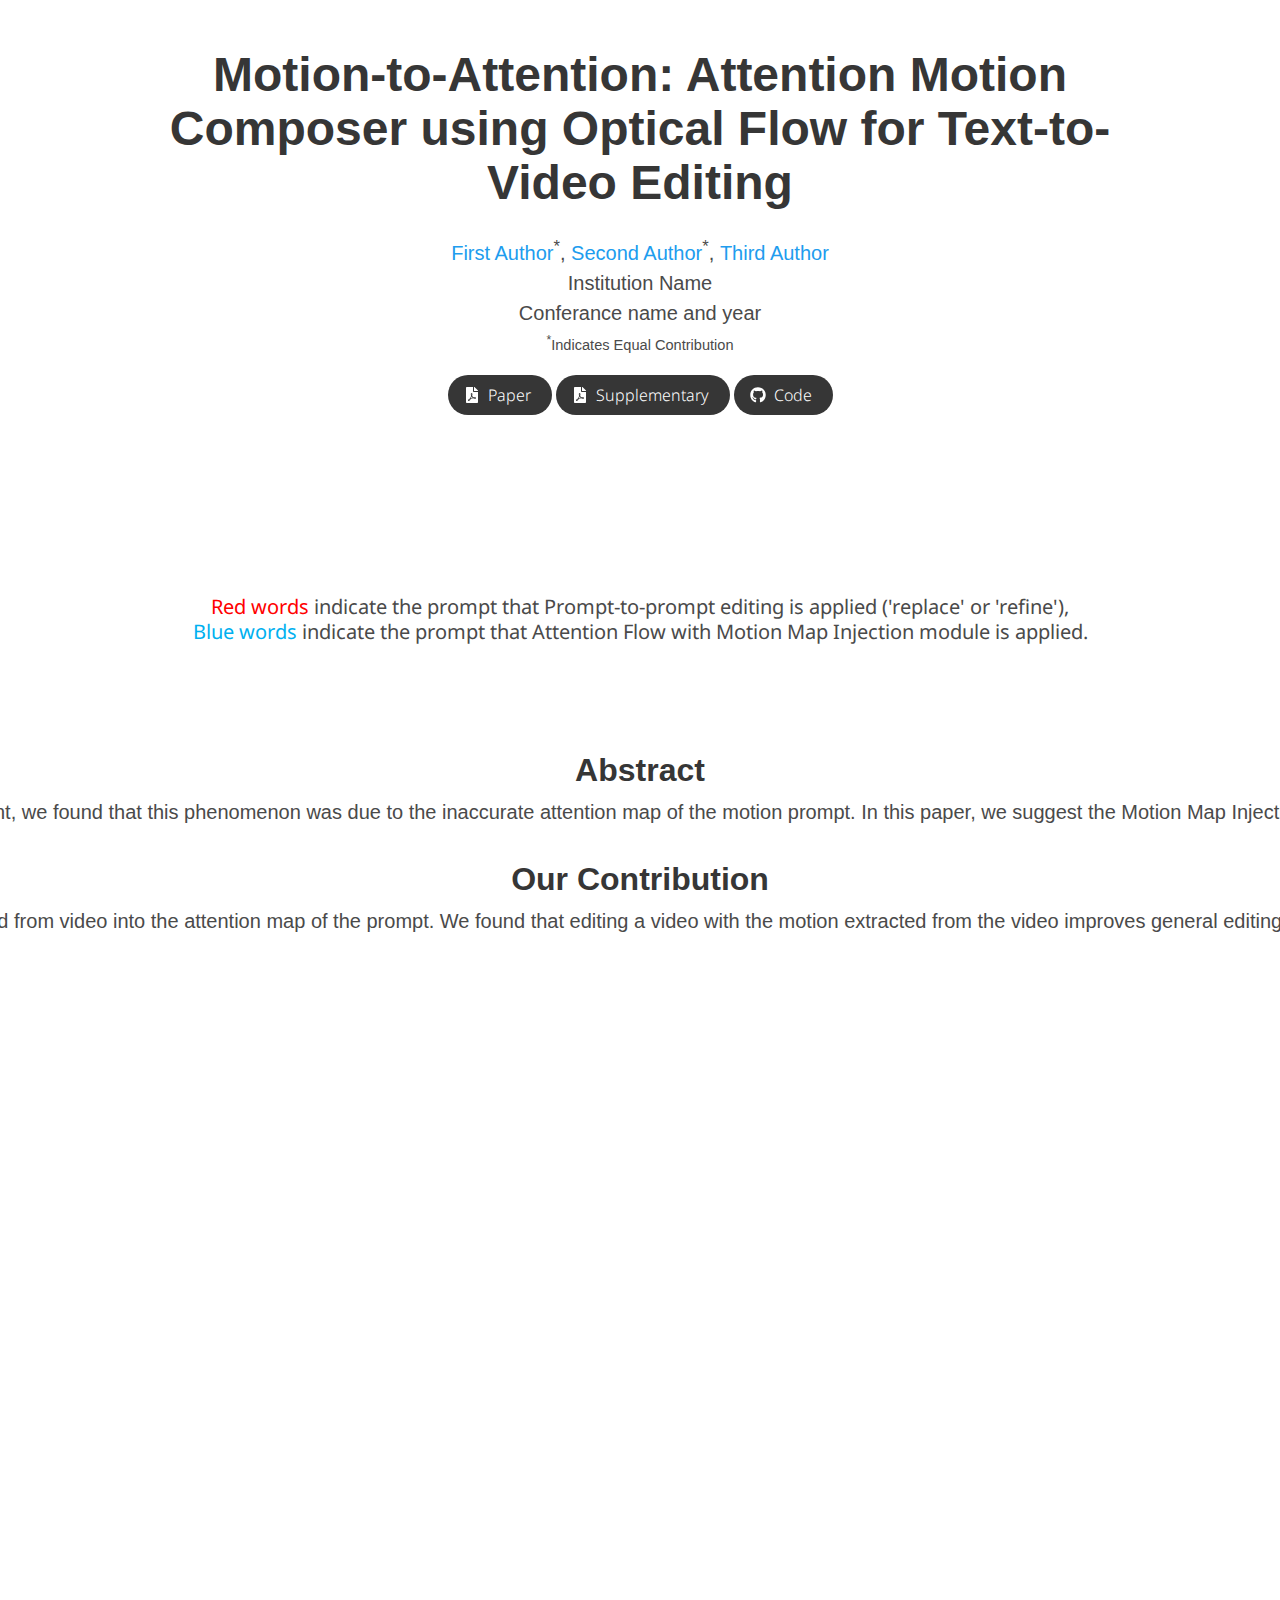
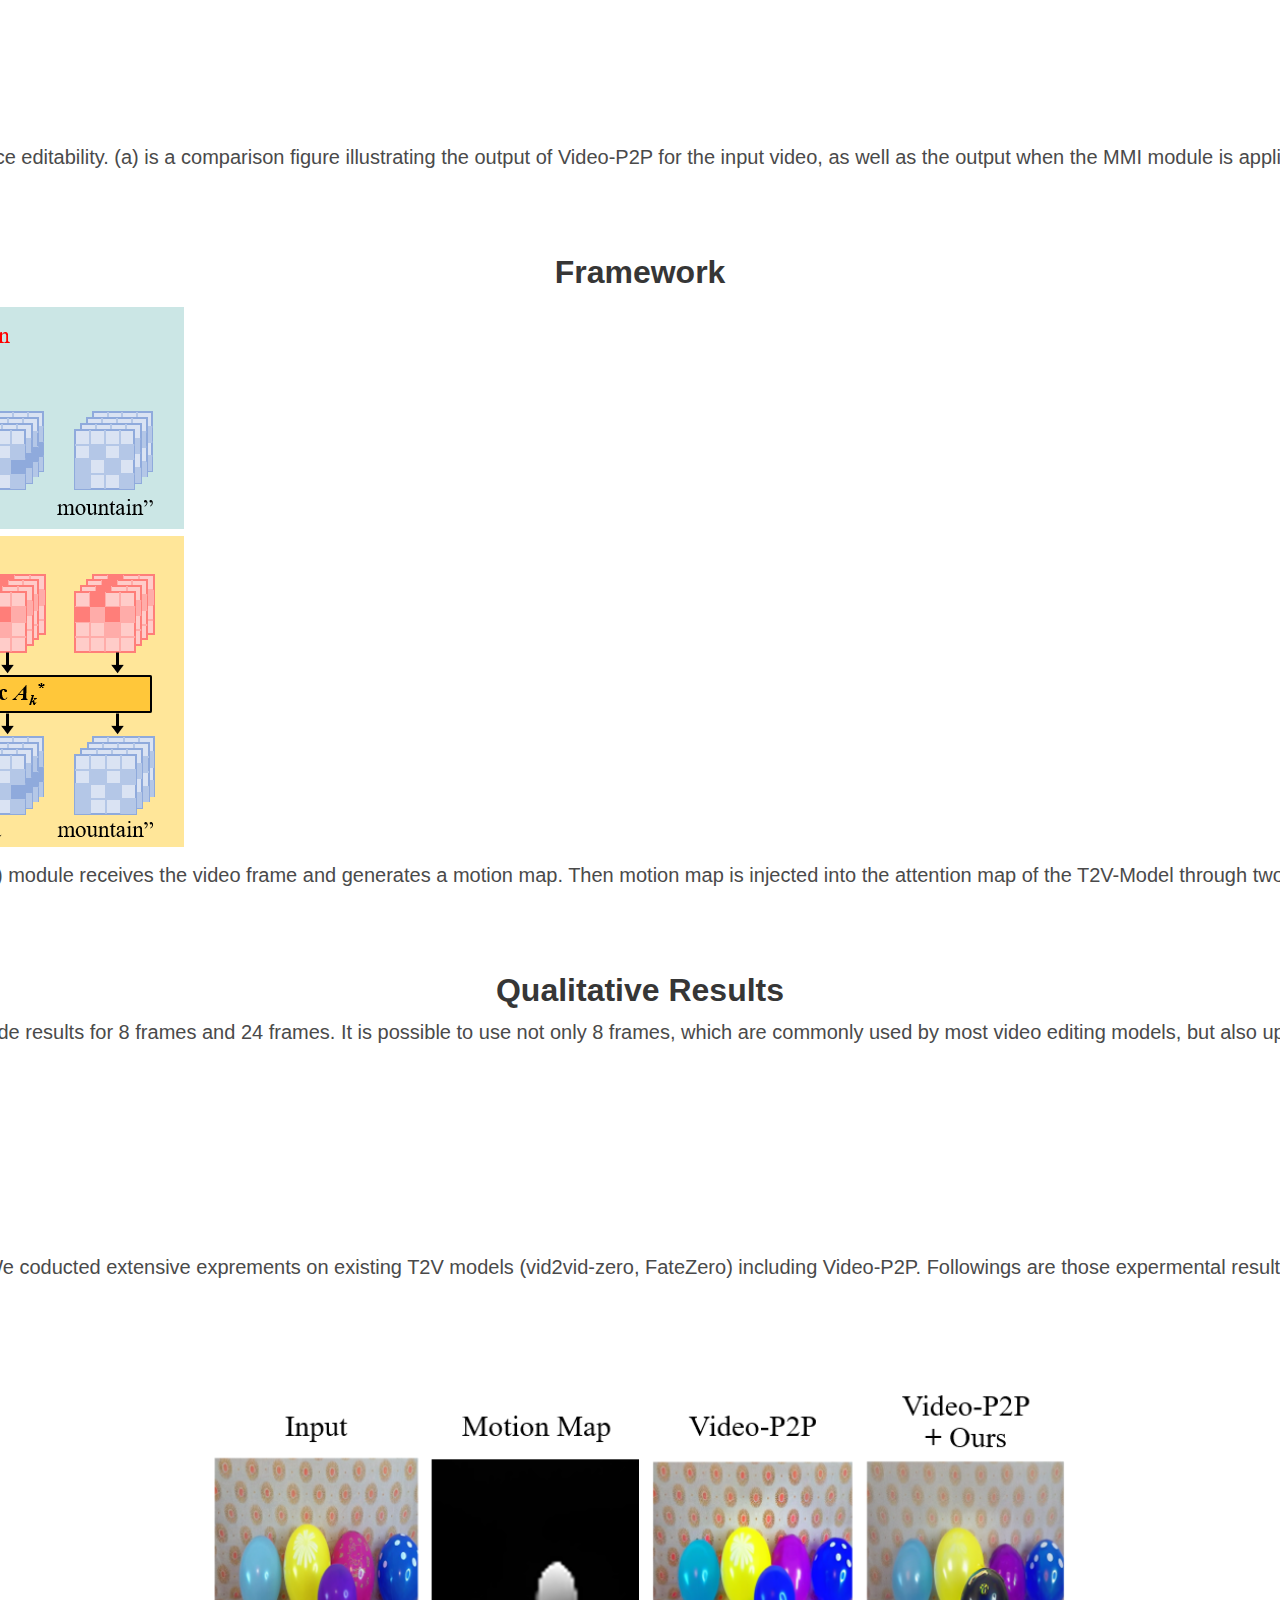
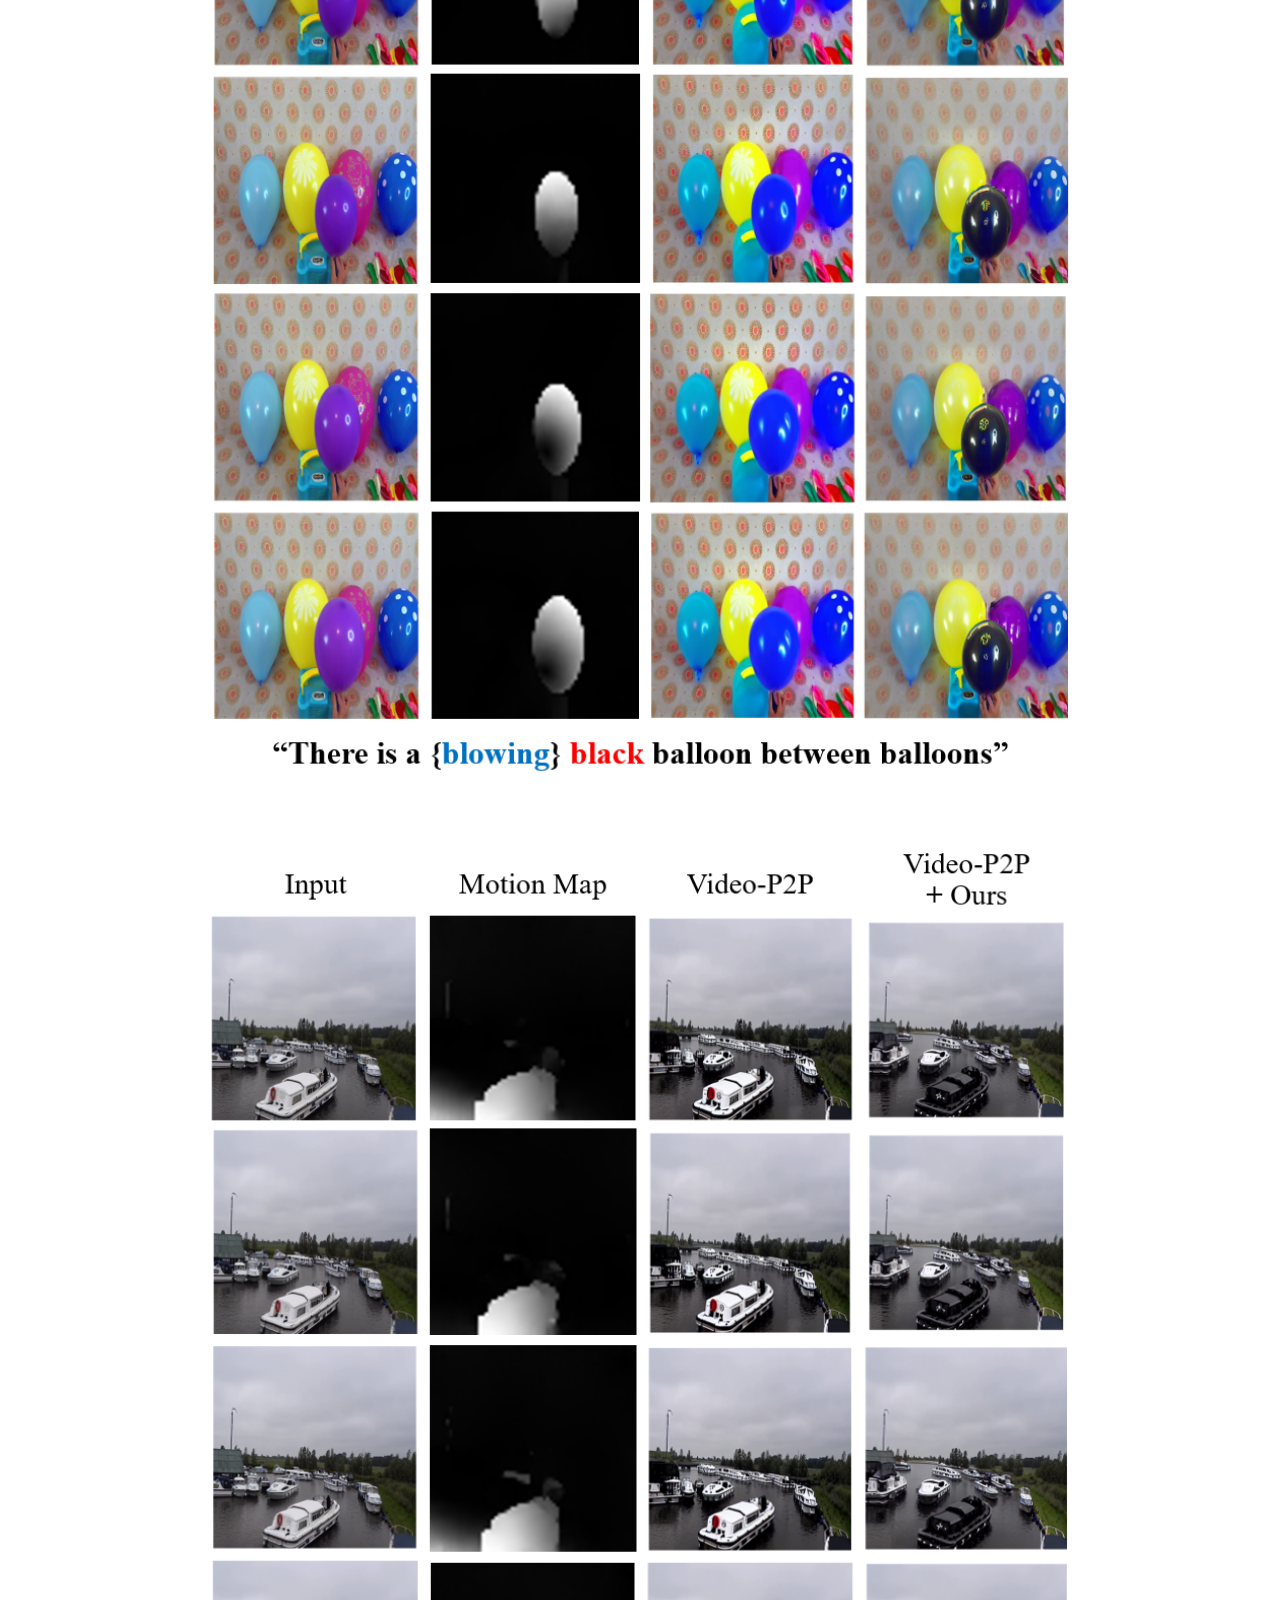
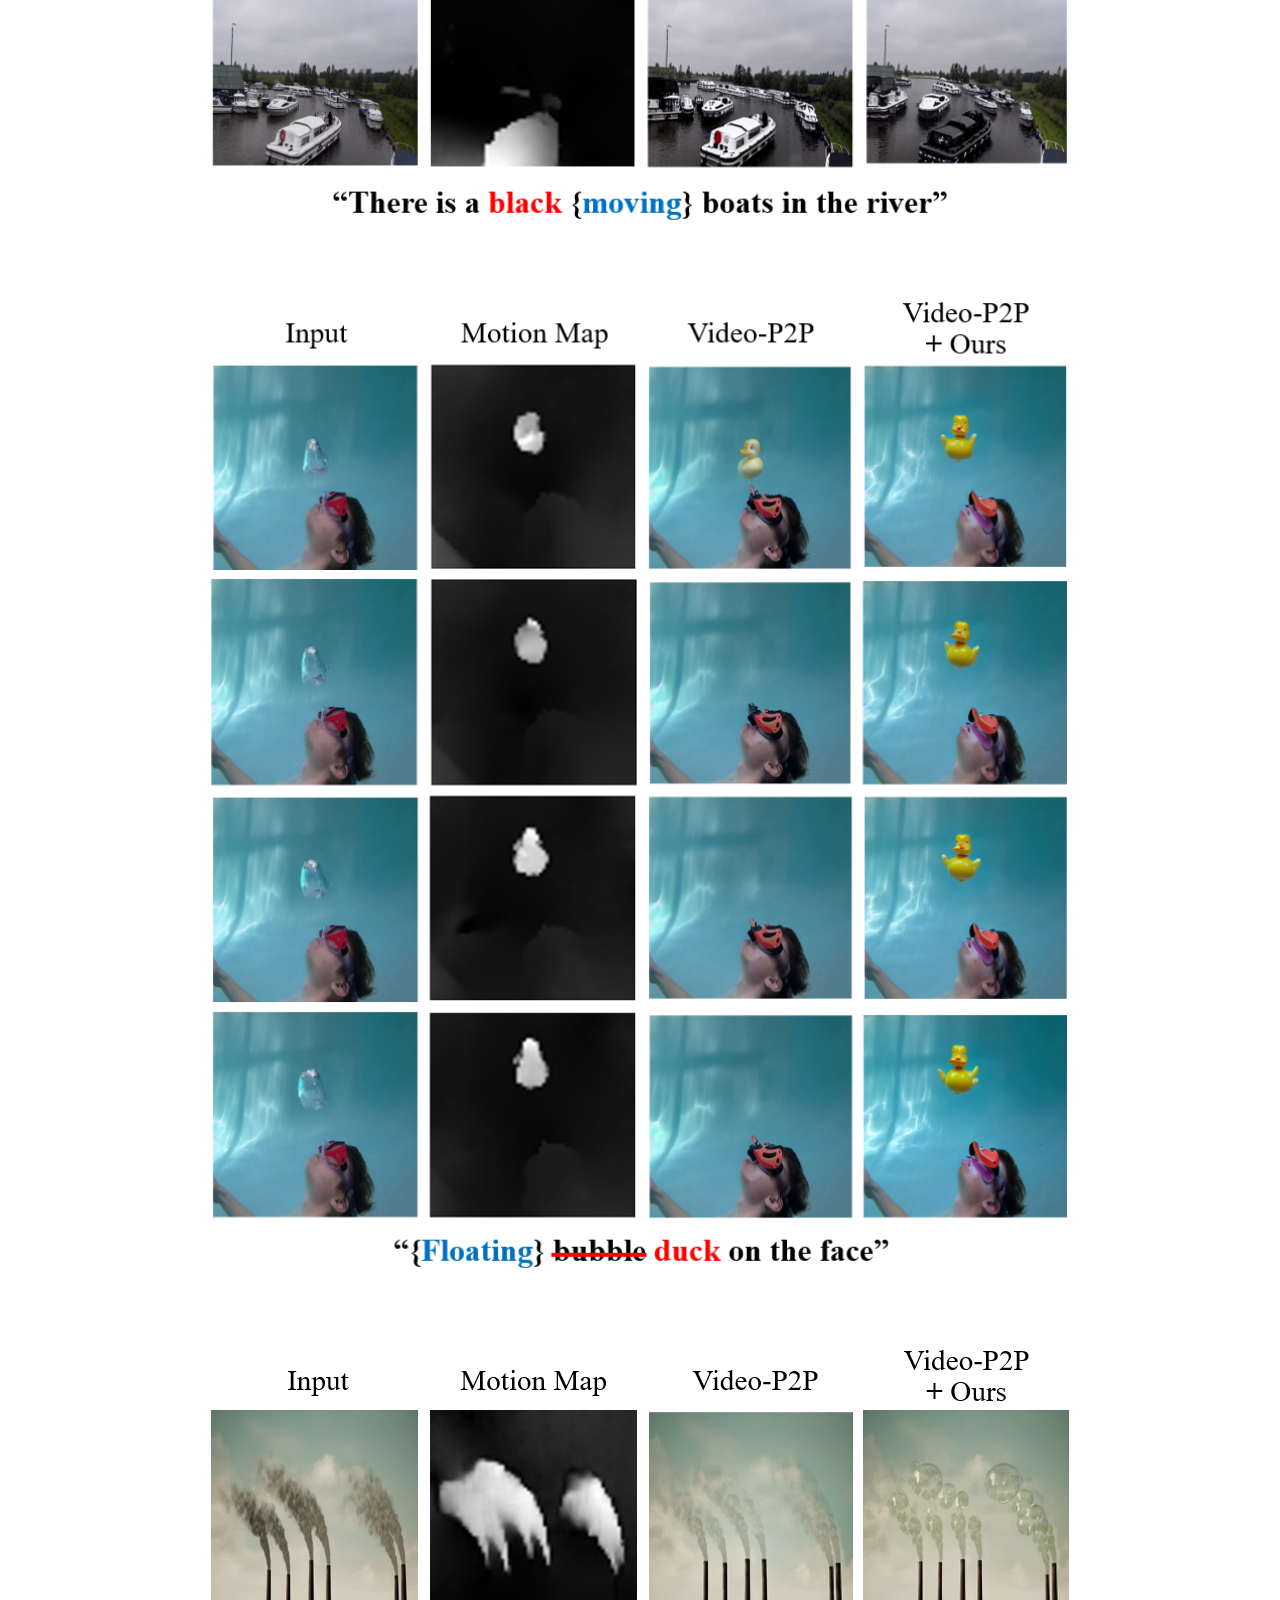
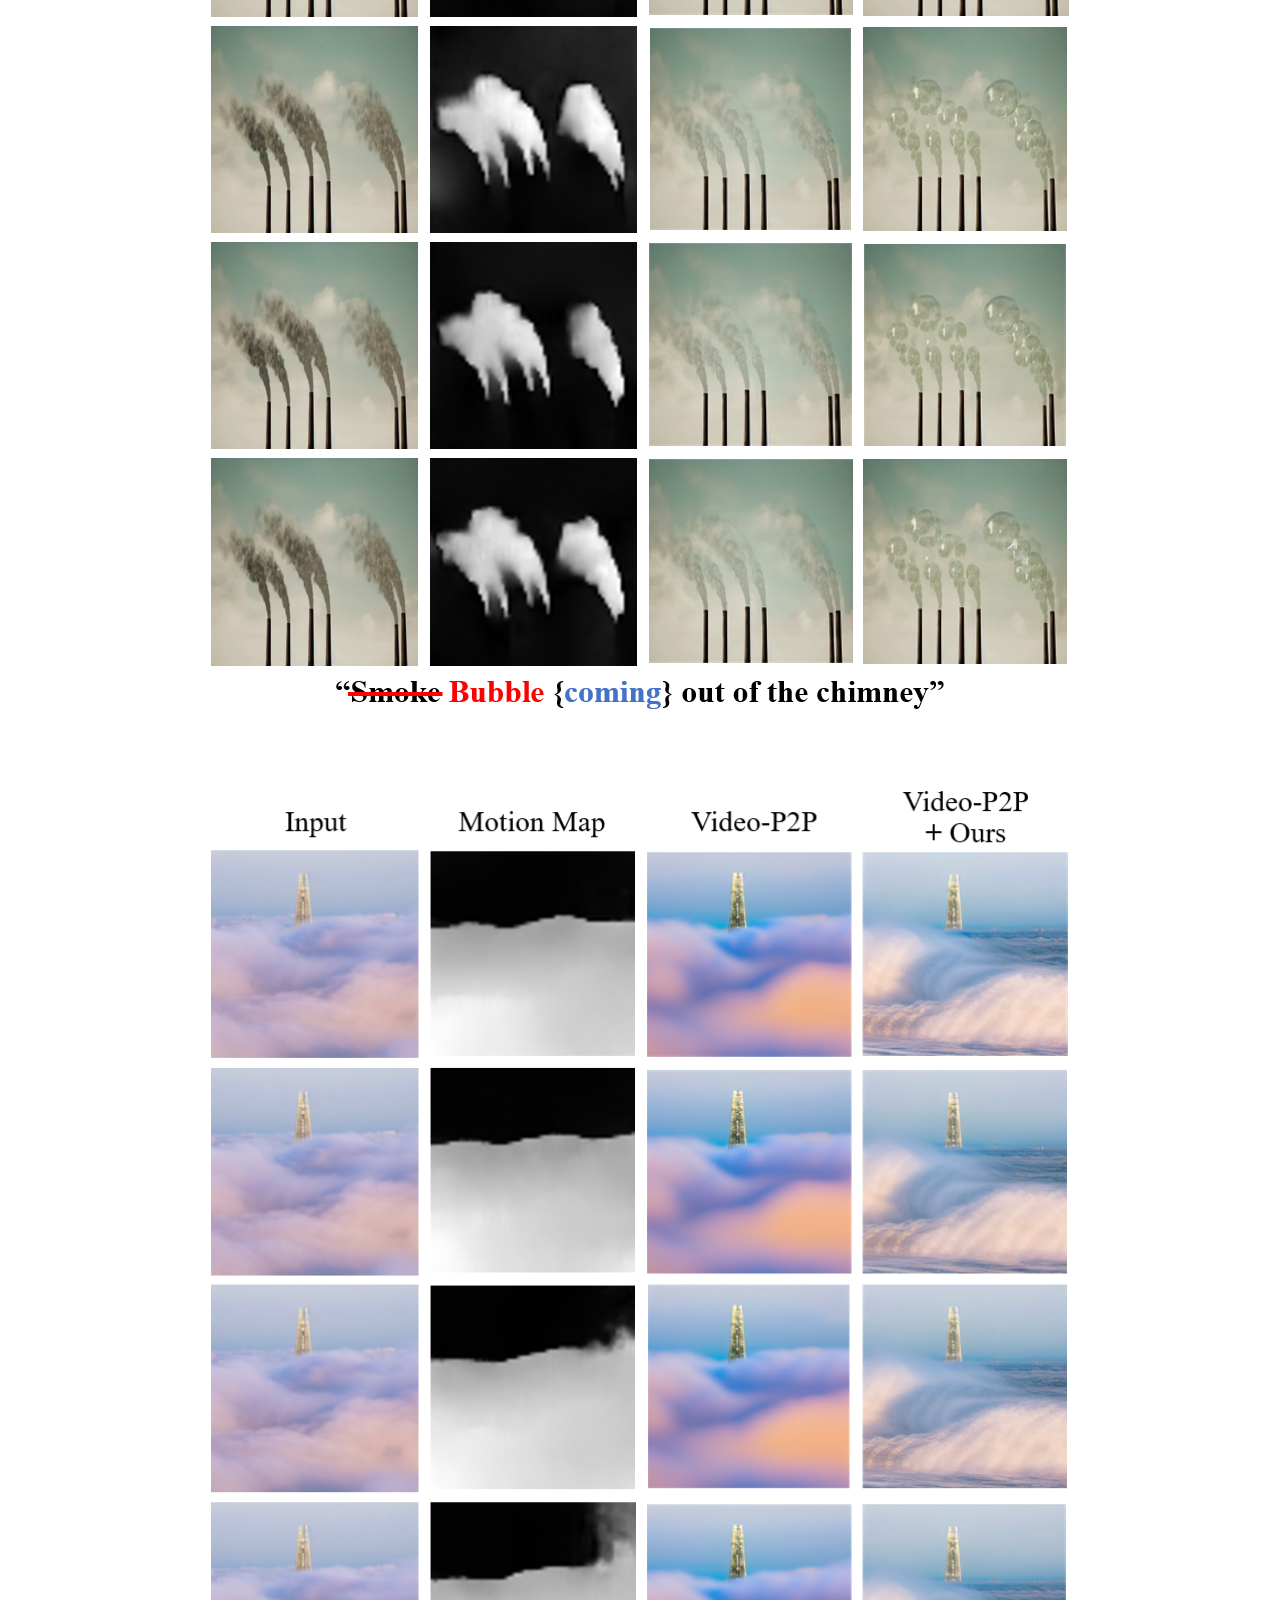
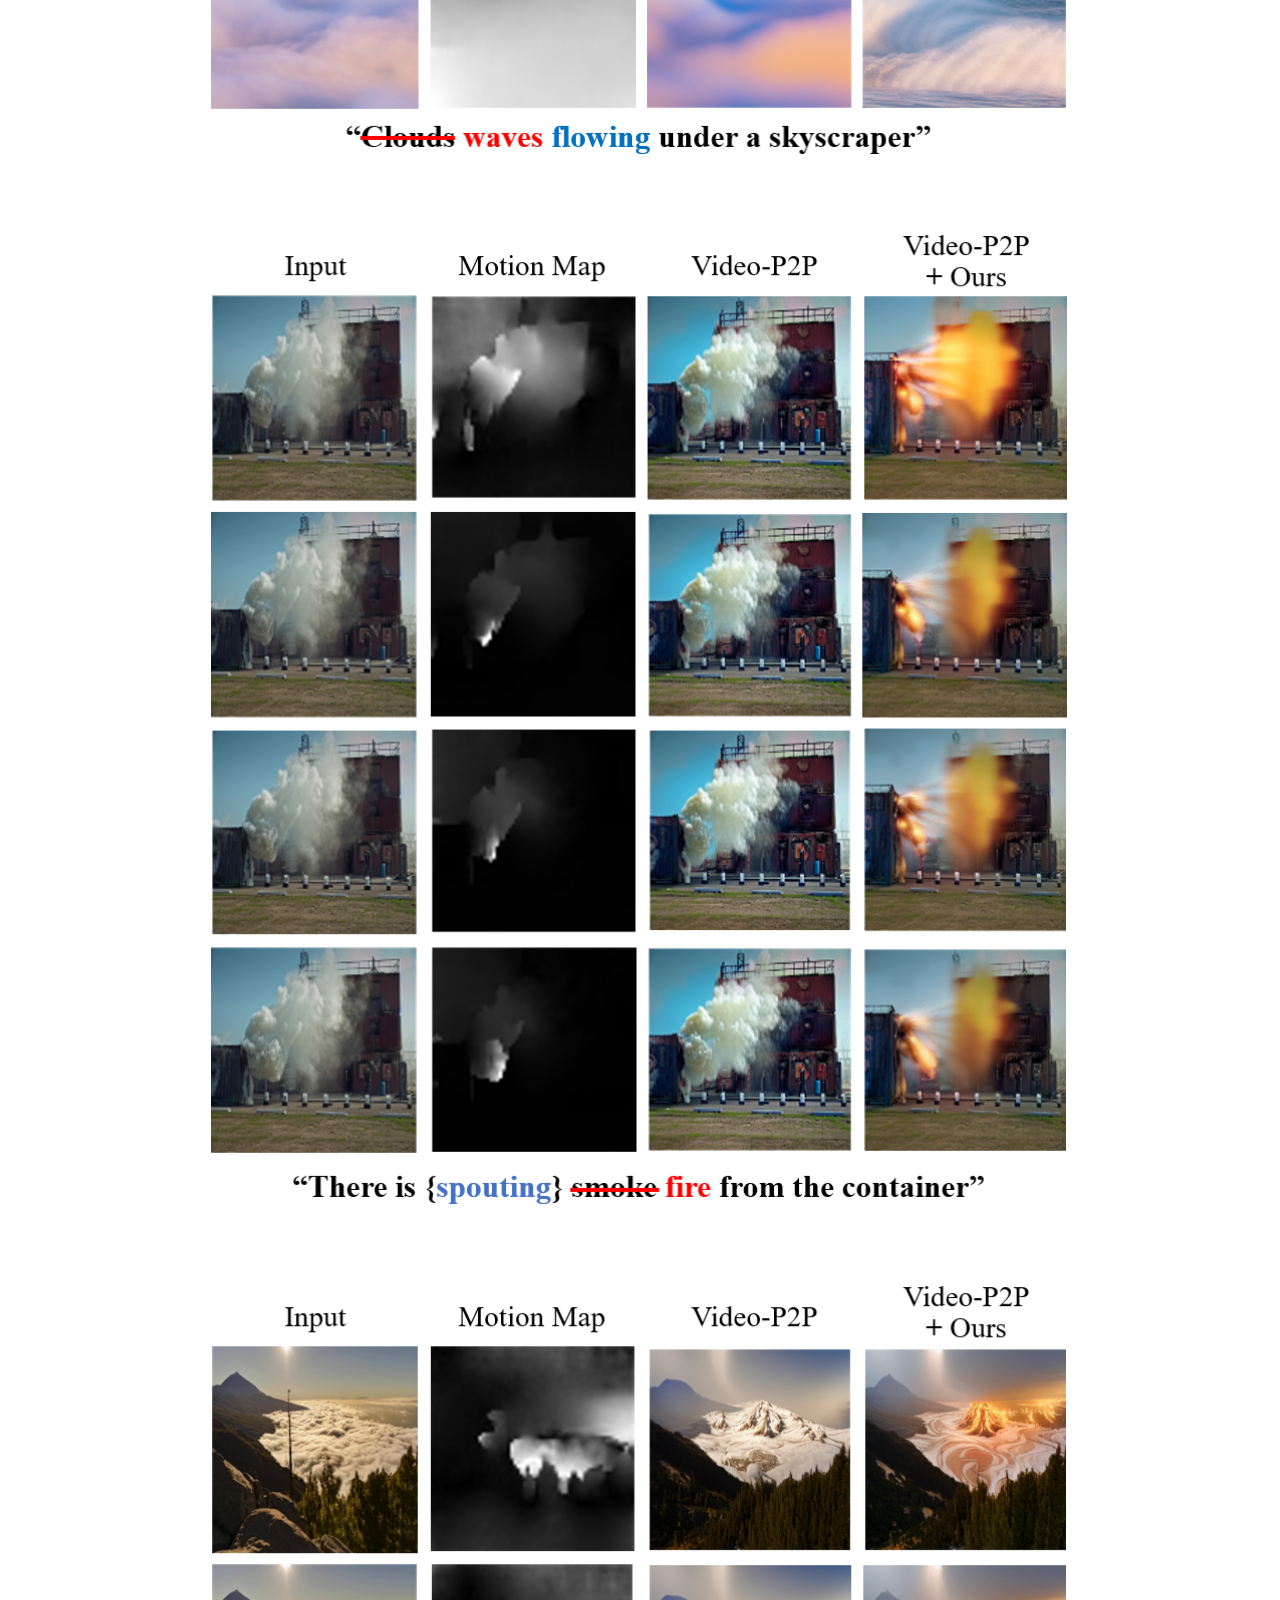
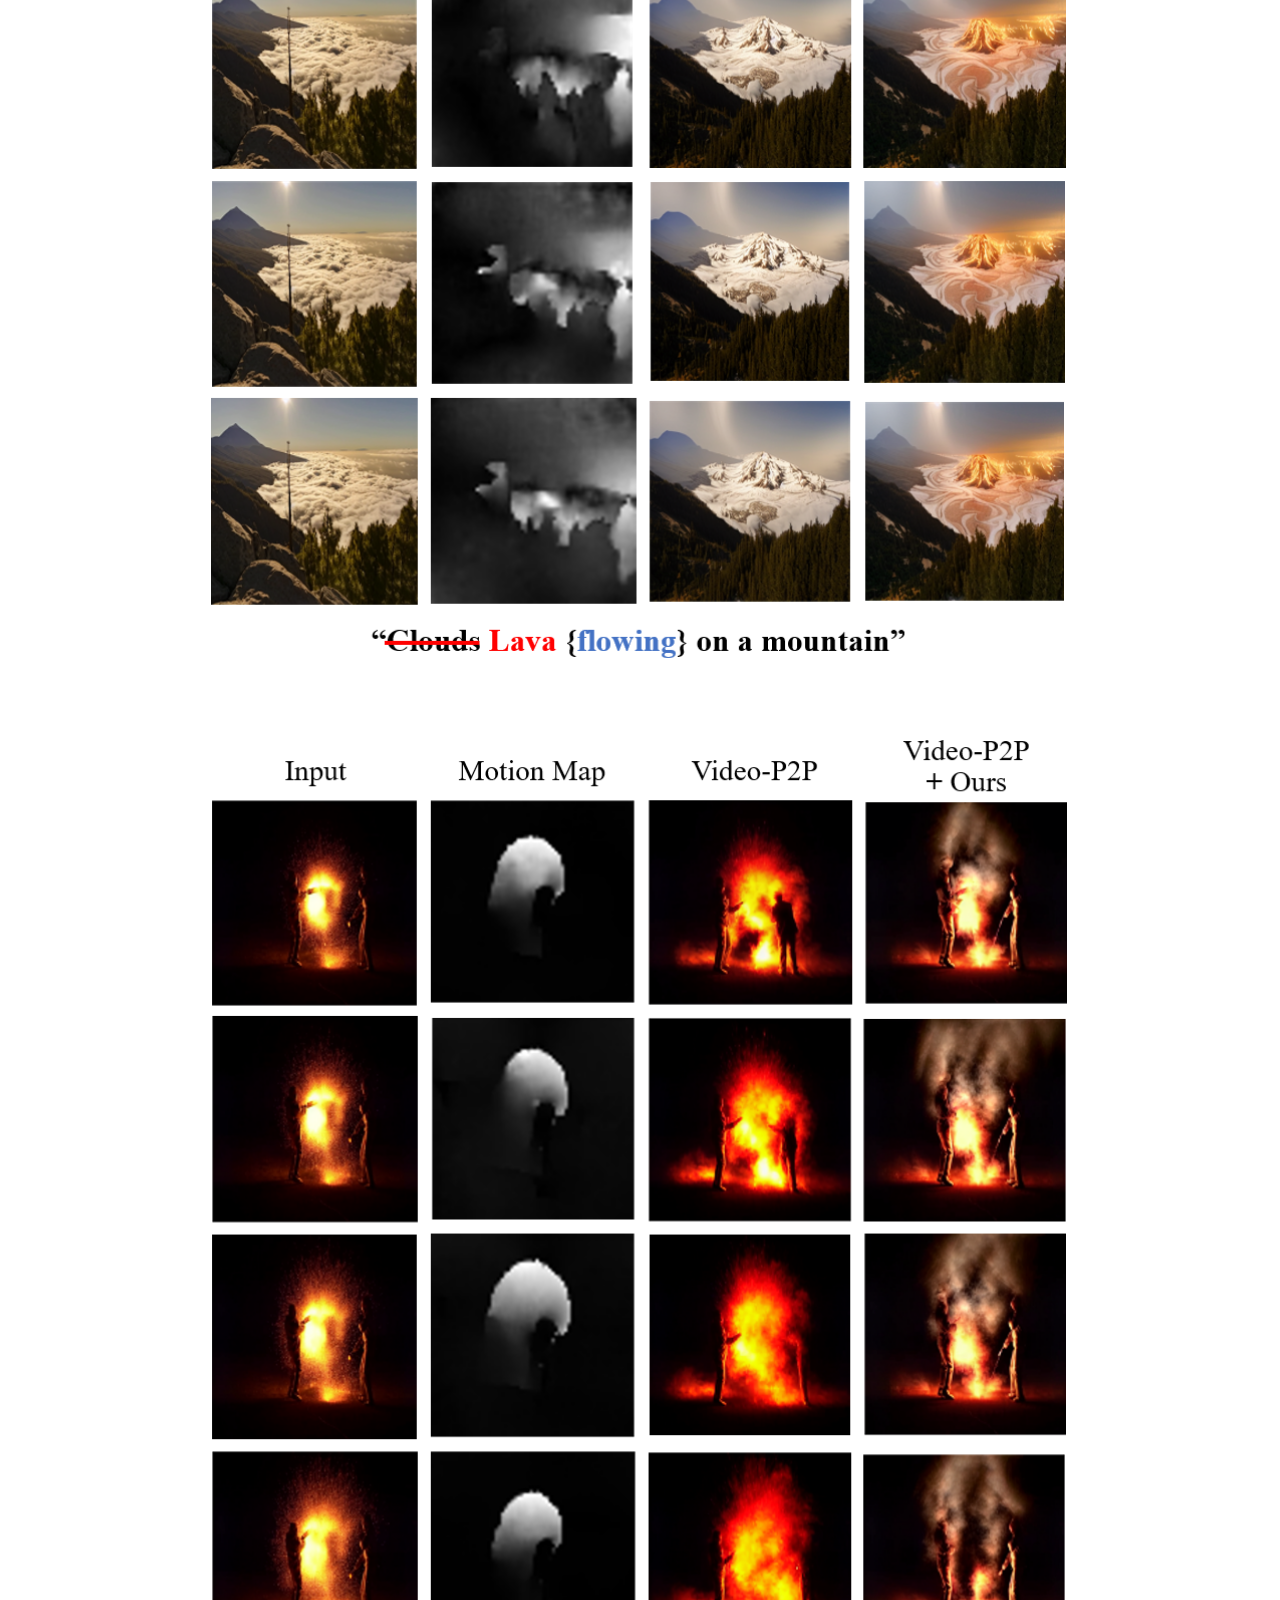
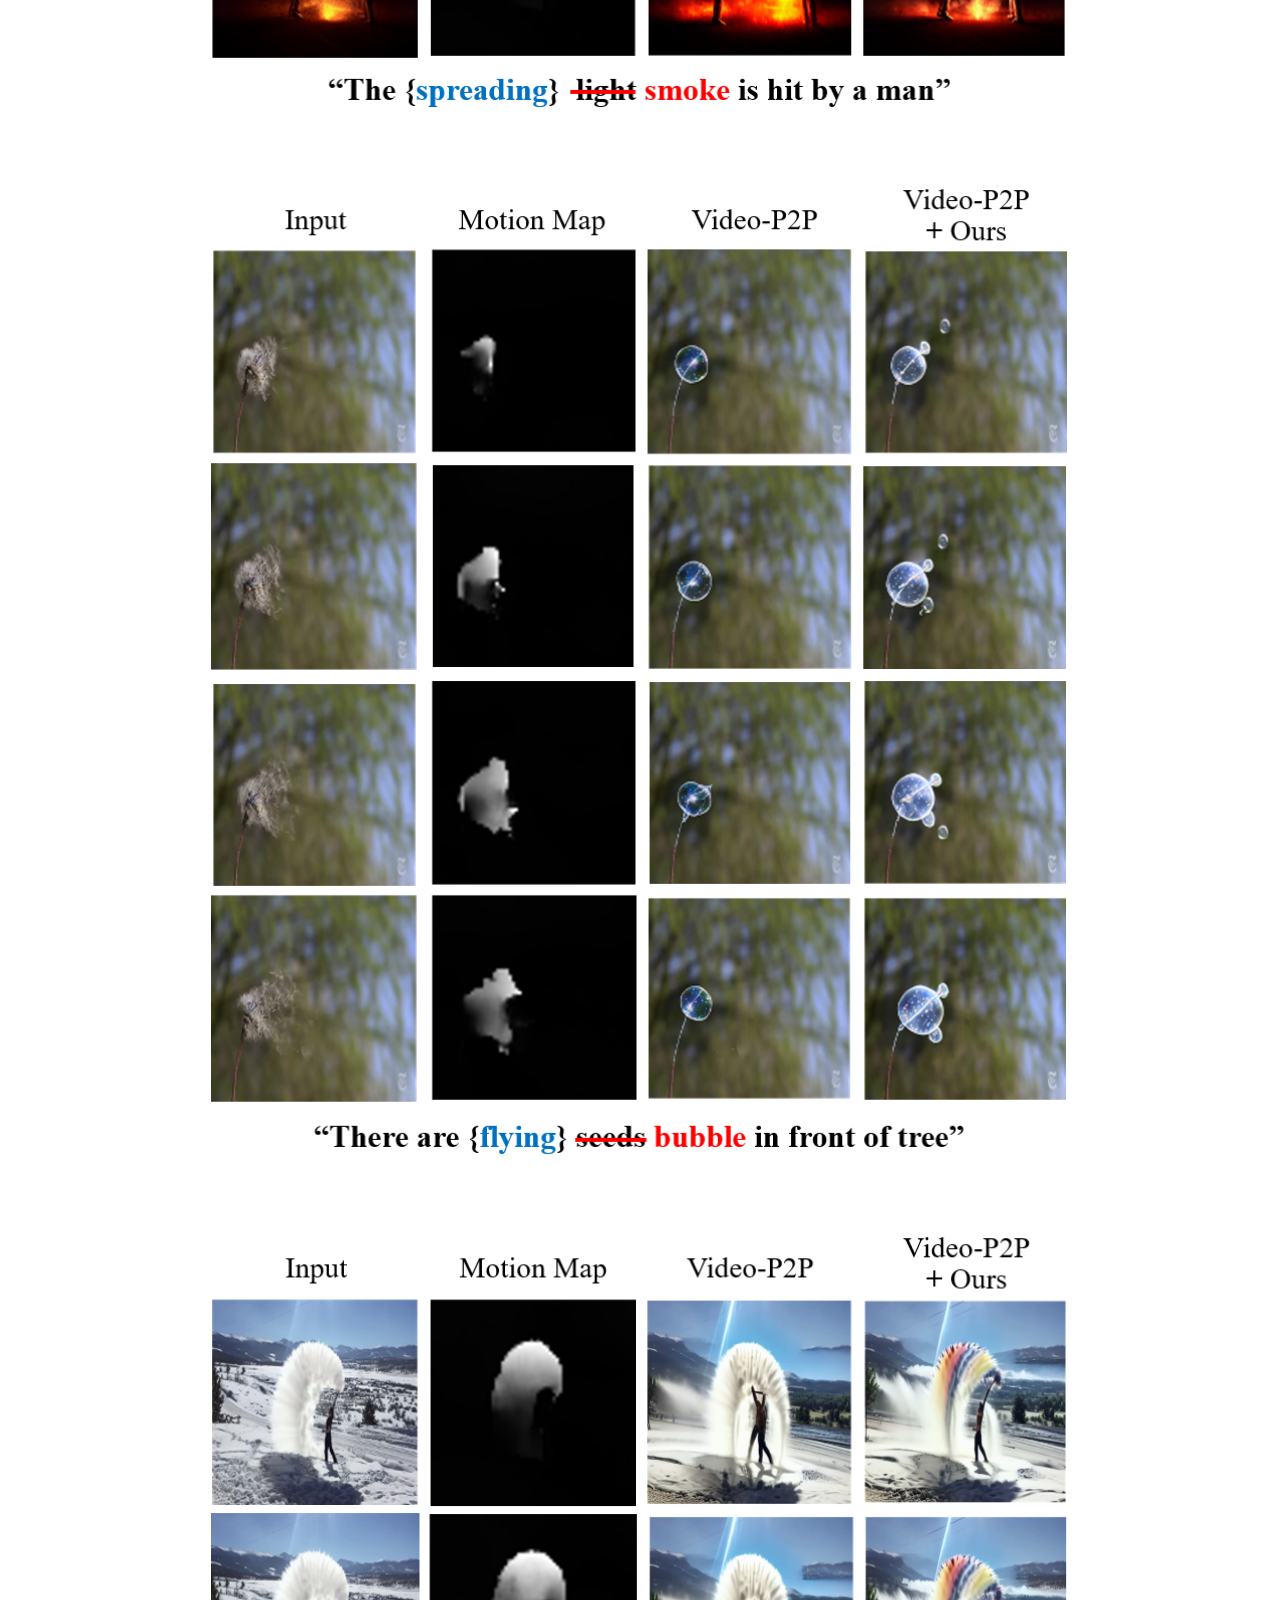
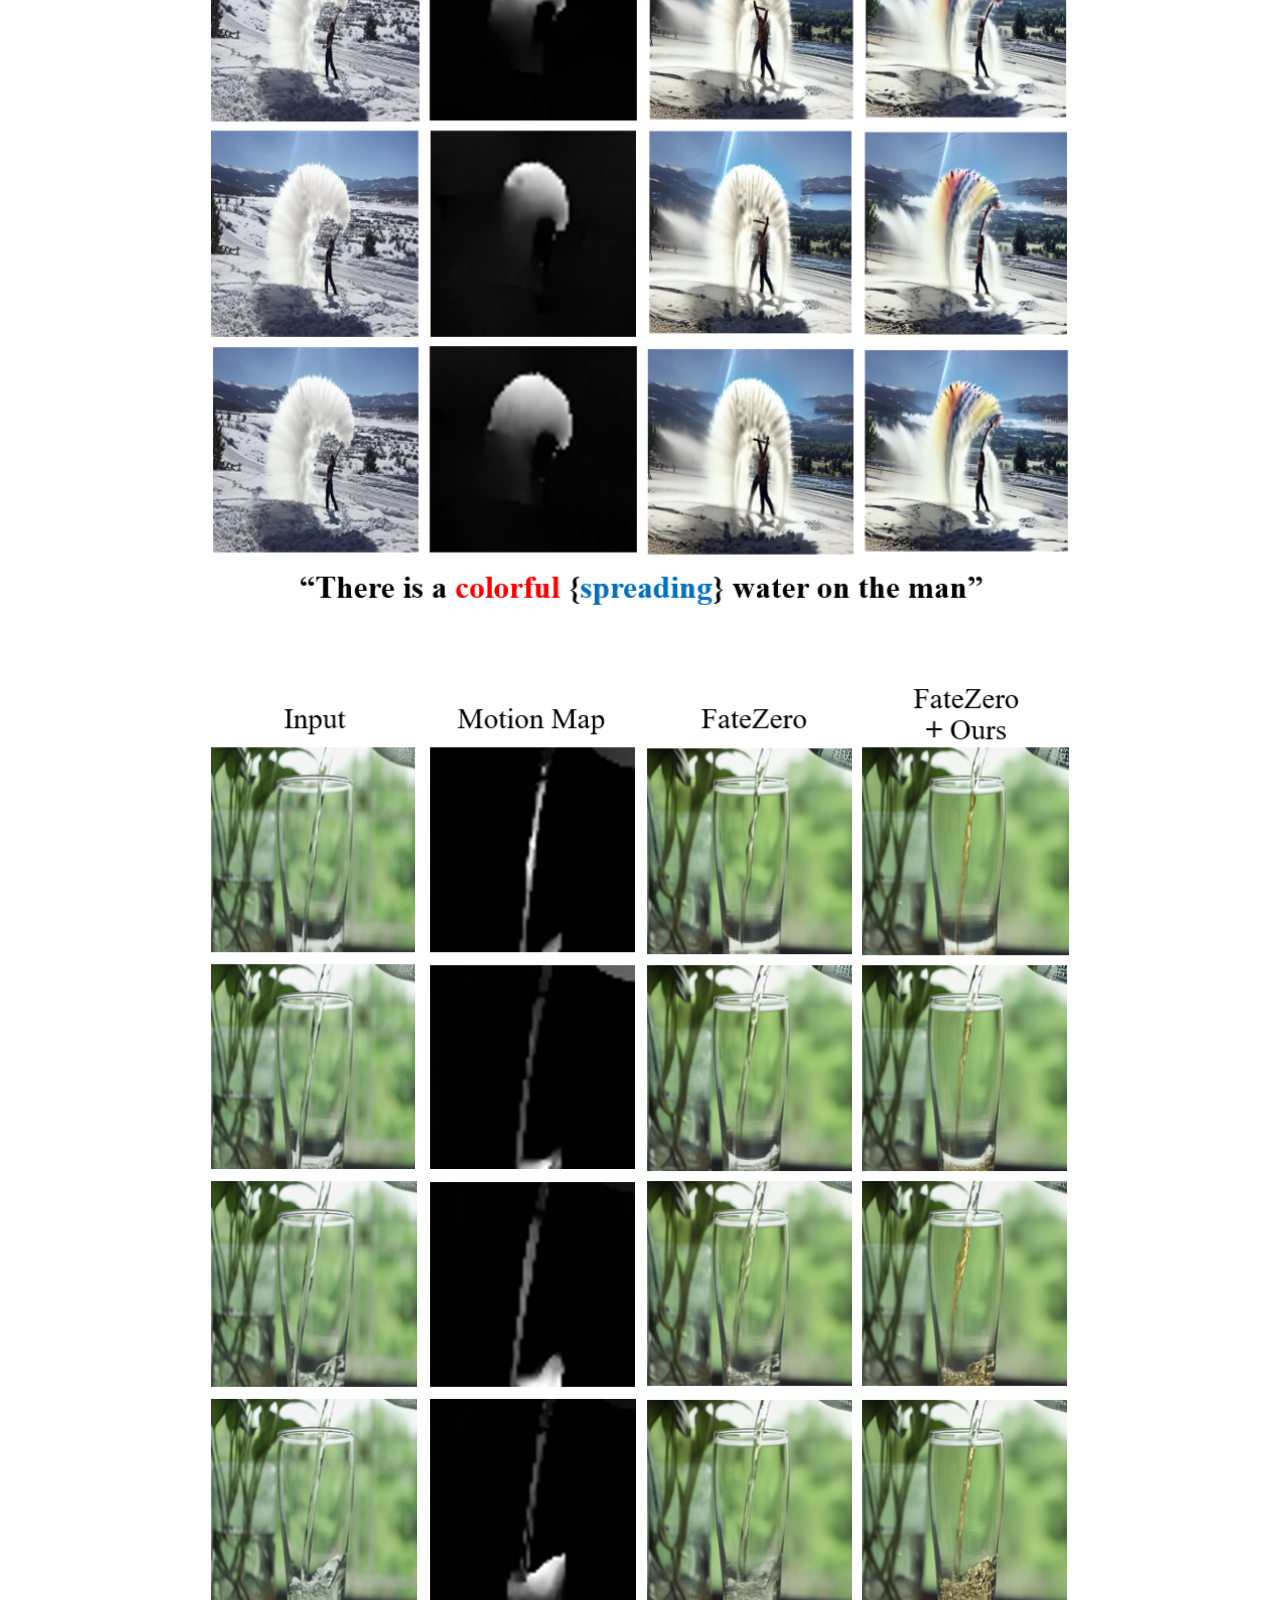
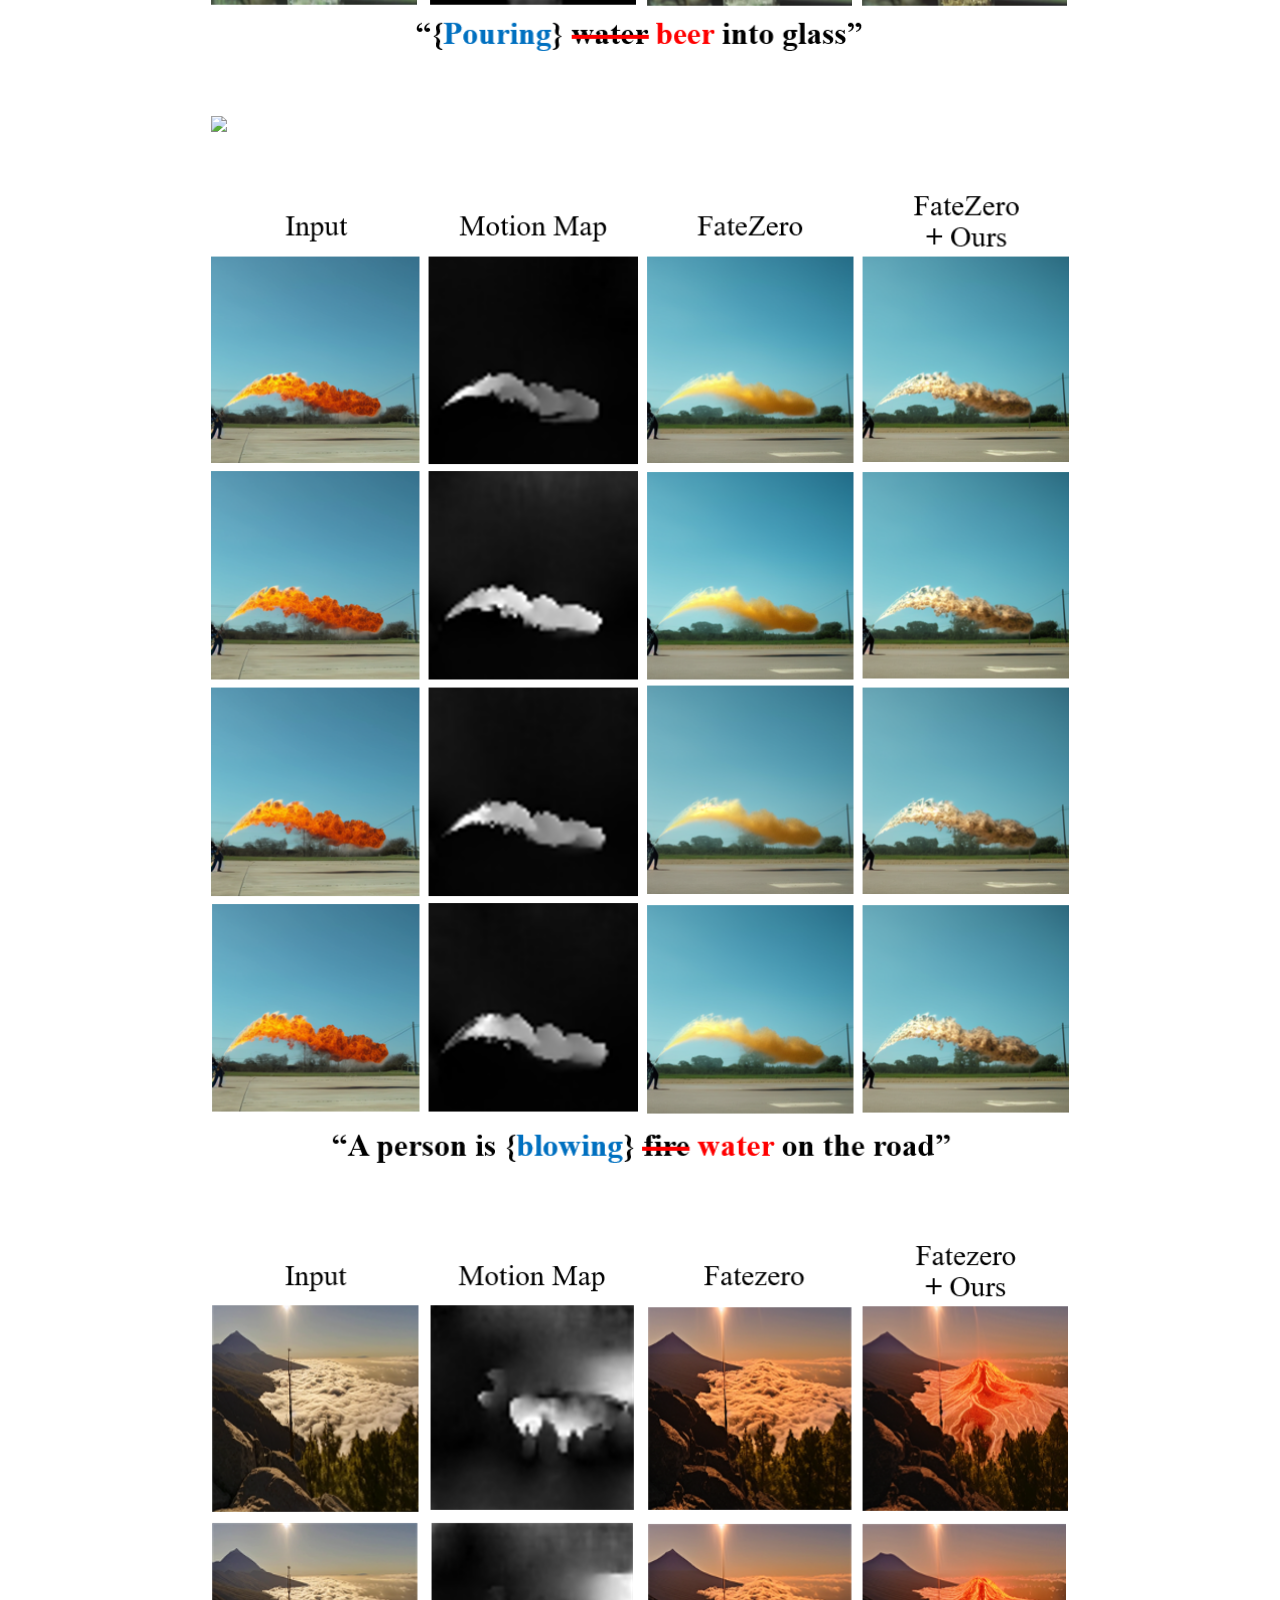
==== commit 6847186f: "Update index.html" ====
--- a/index.html
+++ b/index.html
@@ -94,7 +94,7 @@
 
                   <!-- Github link -->
                   <span class="link-block">
-                    <a href="https://anonymous.4open.science/r/AttentionFlow-197C" target="_blank"
+                    <a href="https://github.com/currycurry915/M2A" target="_blank"
                     class="external-link button is-normal is-rounded is-dark">
                     <span class="icon">
                       <i class="fab fa-github"></i>
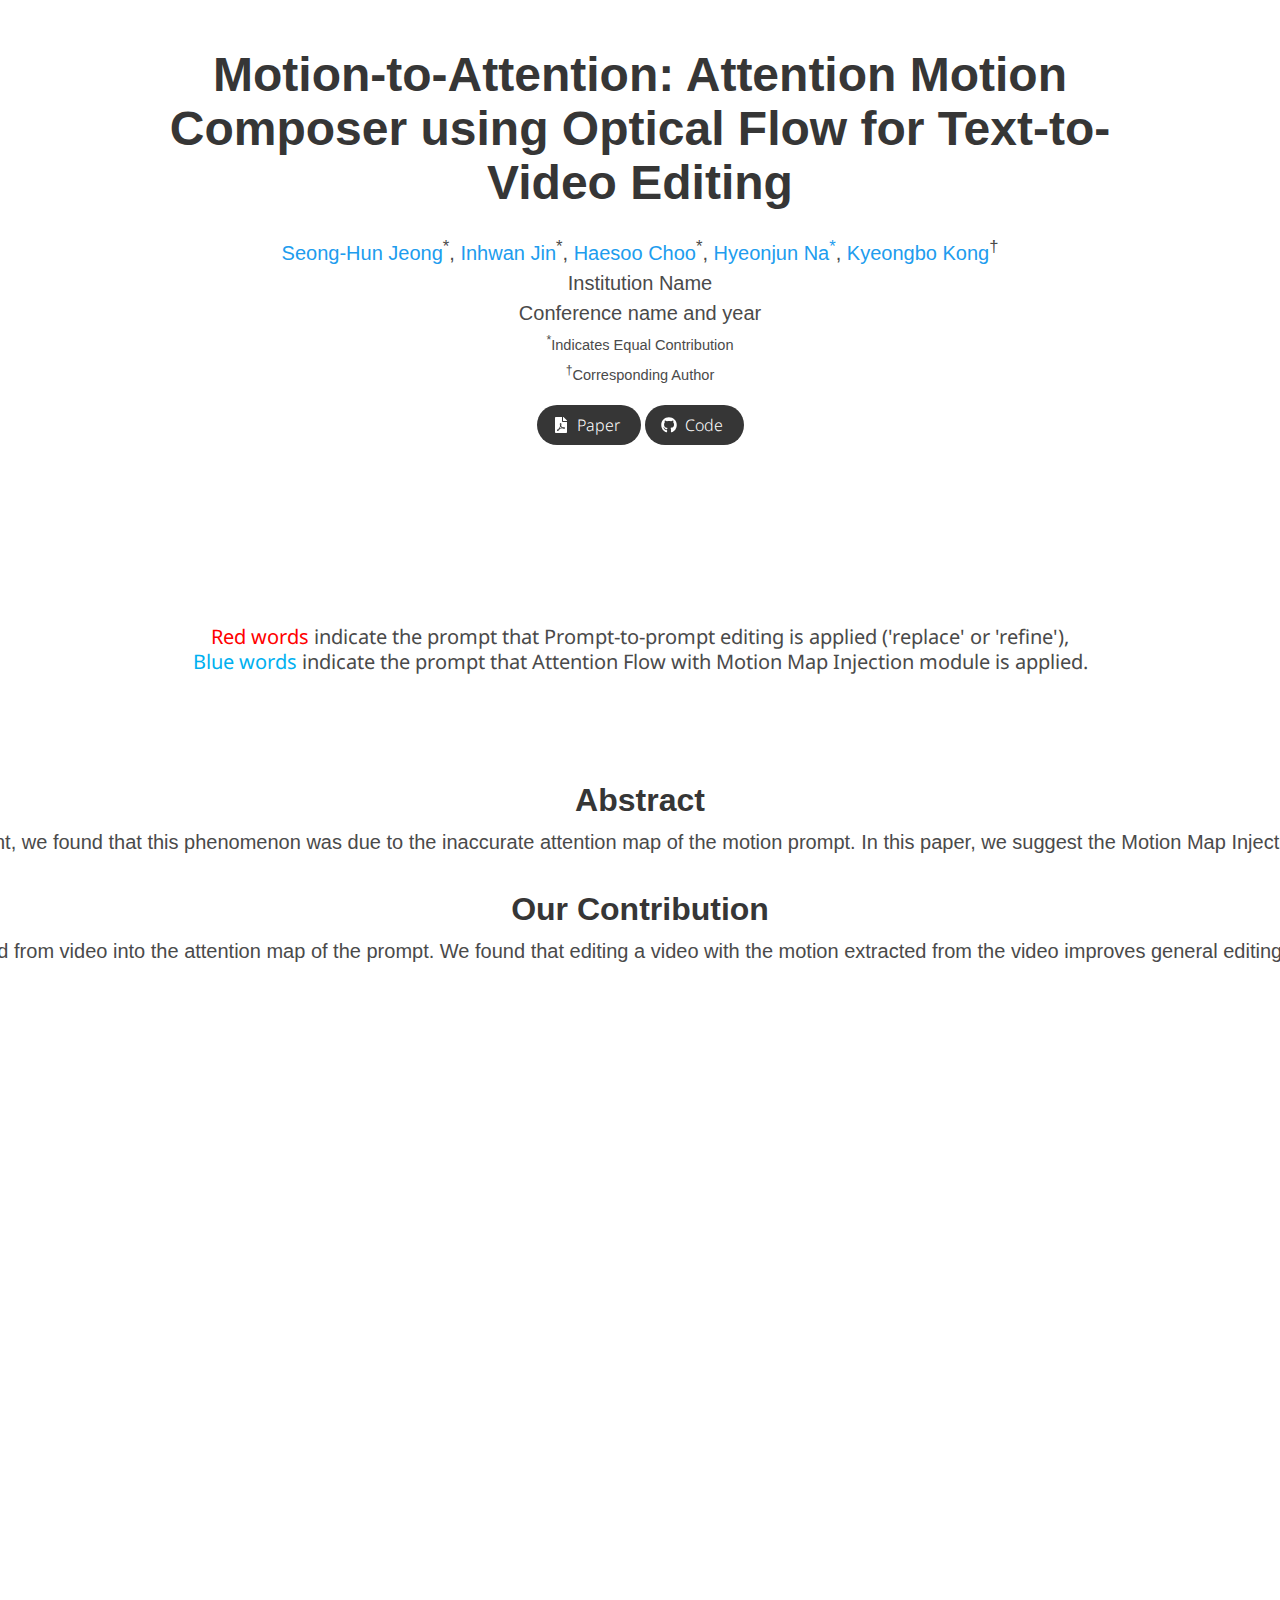
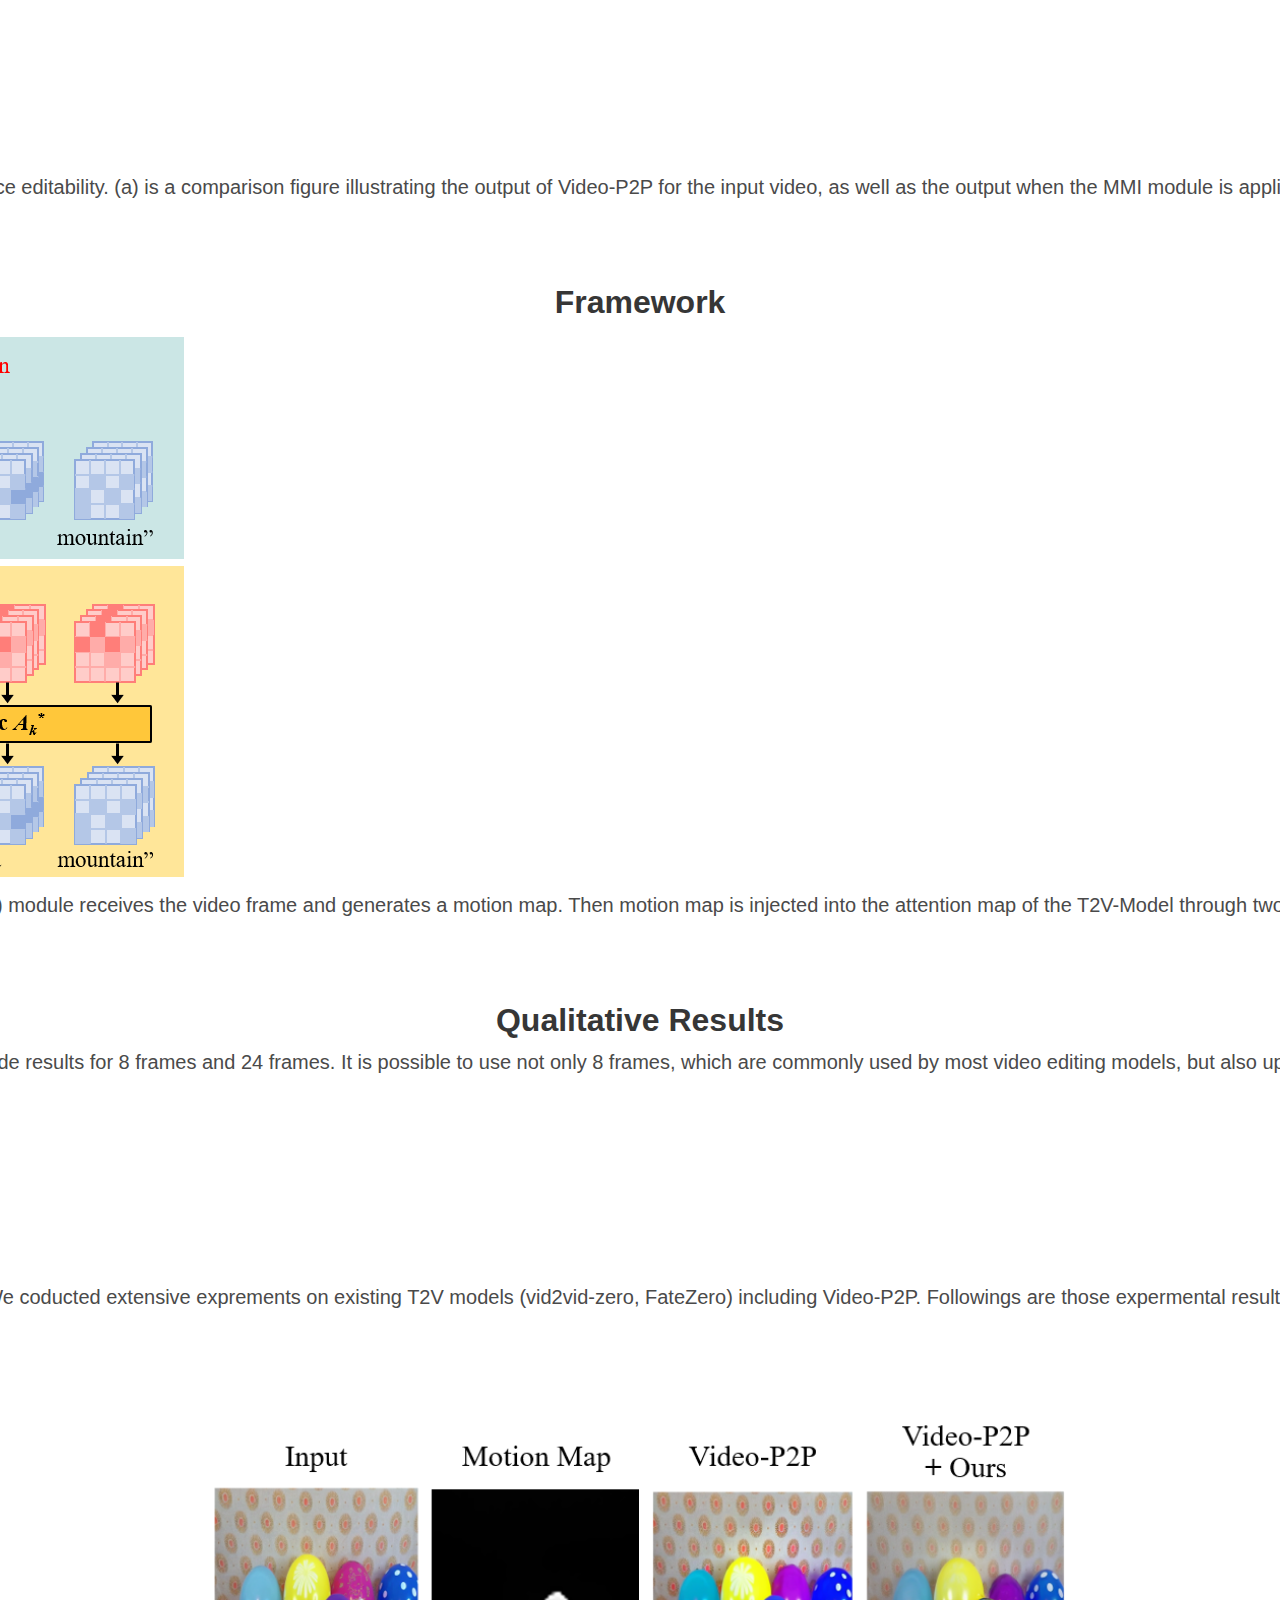
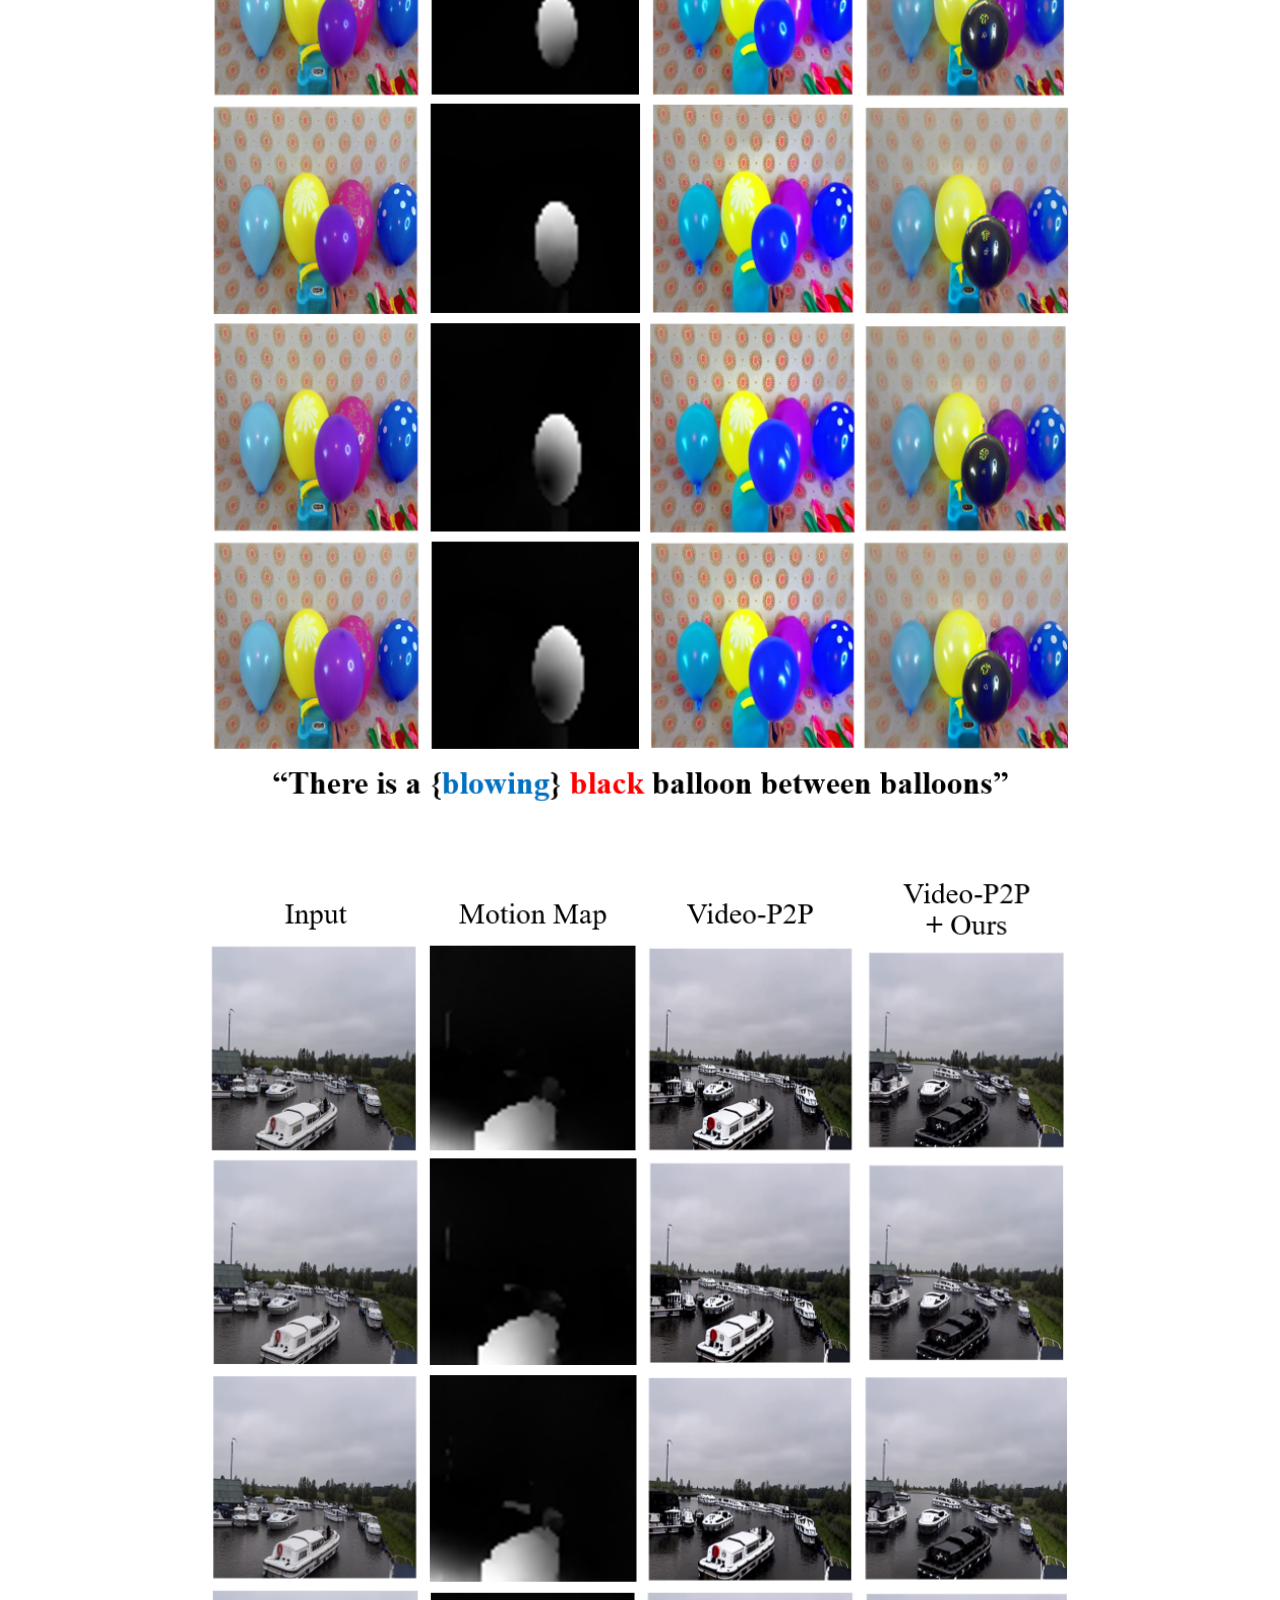
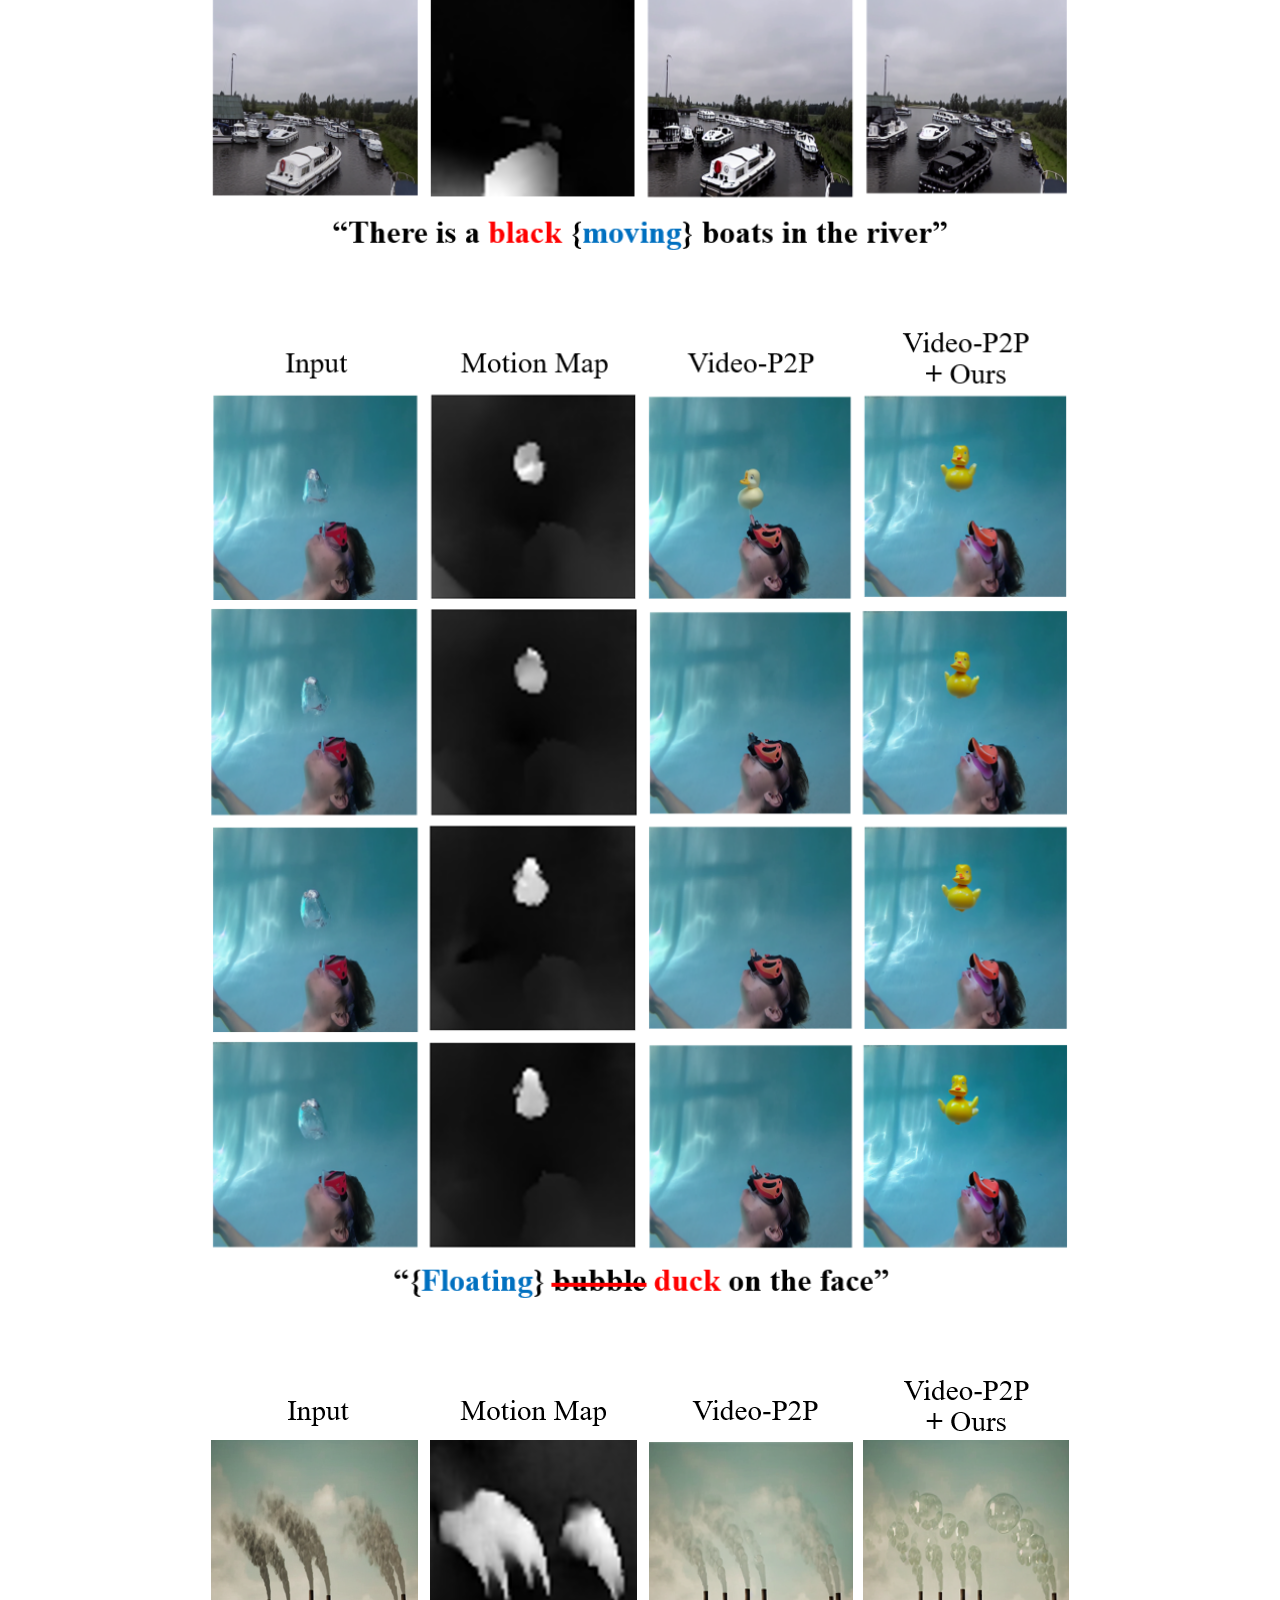
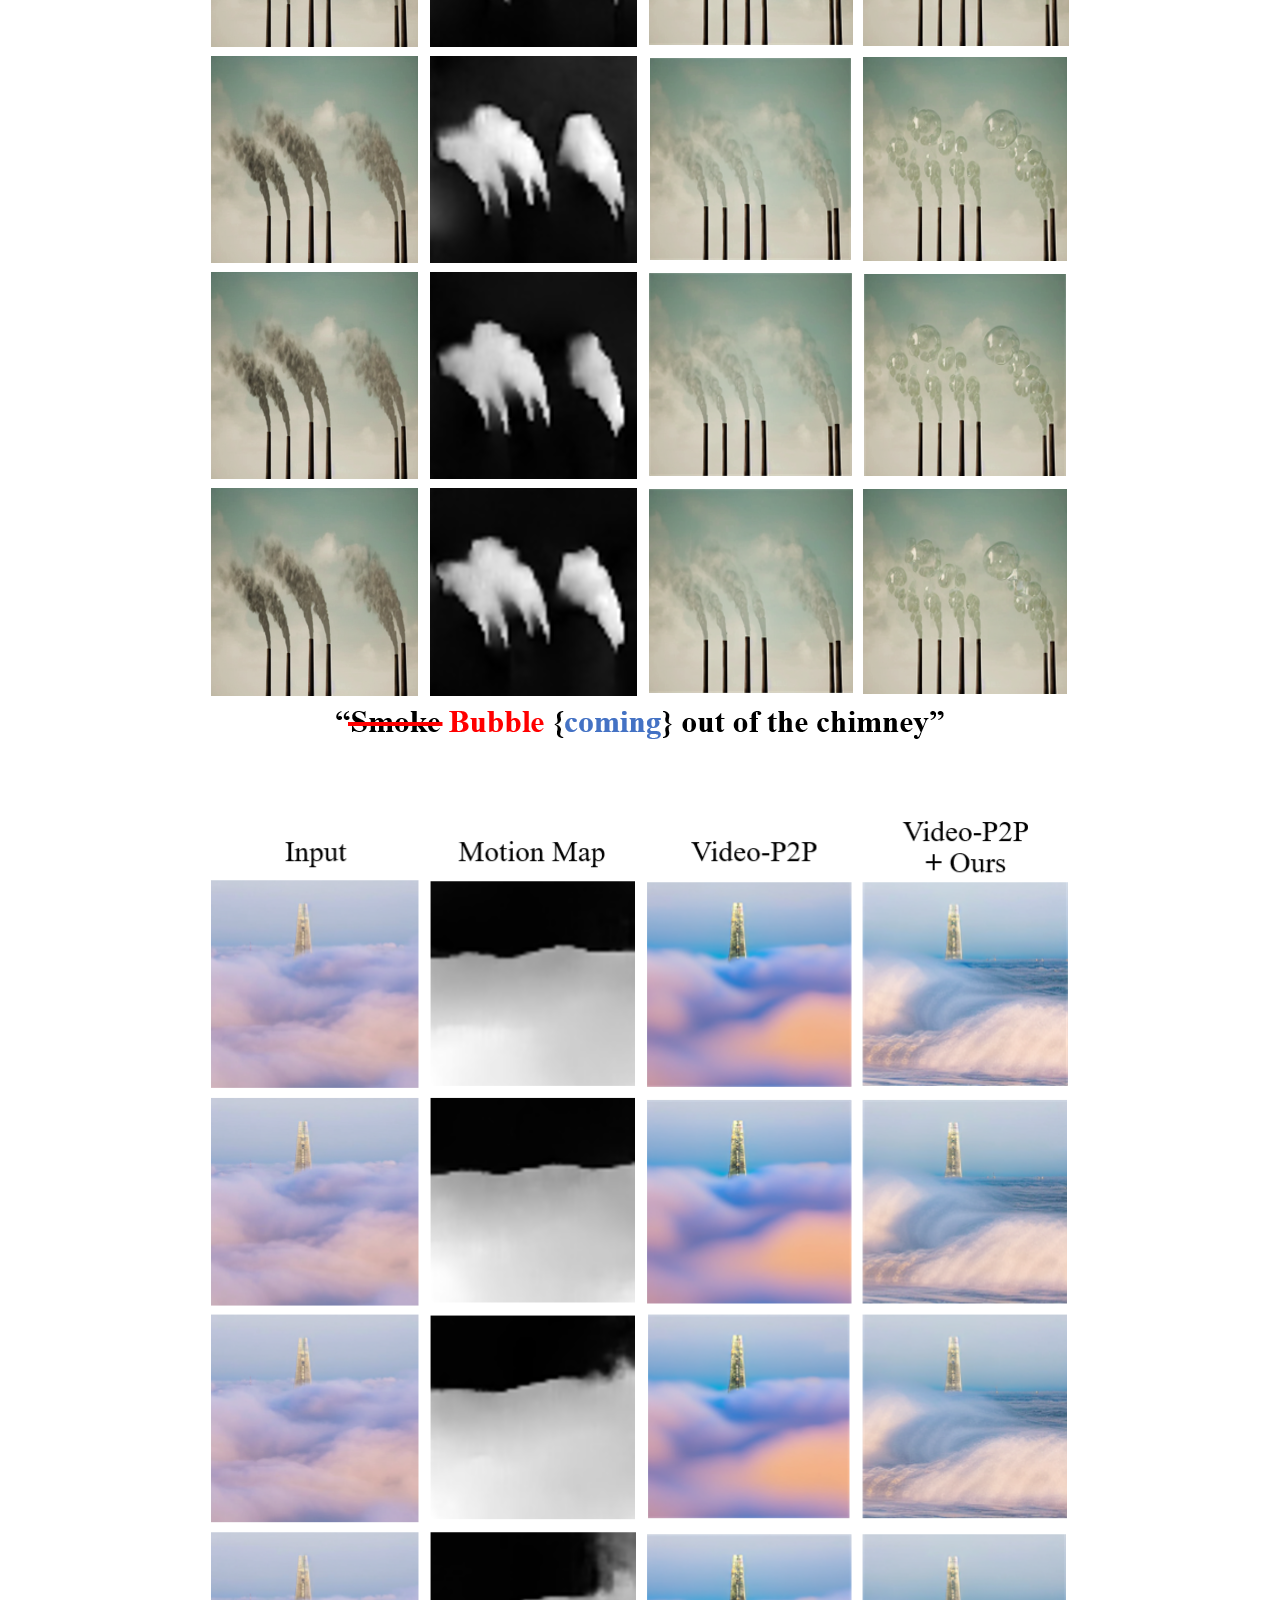
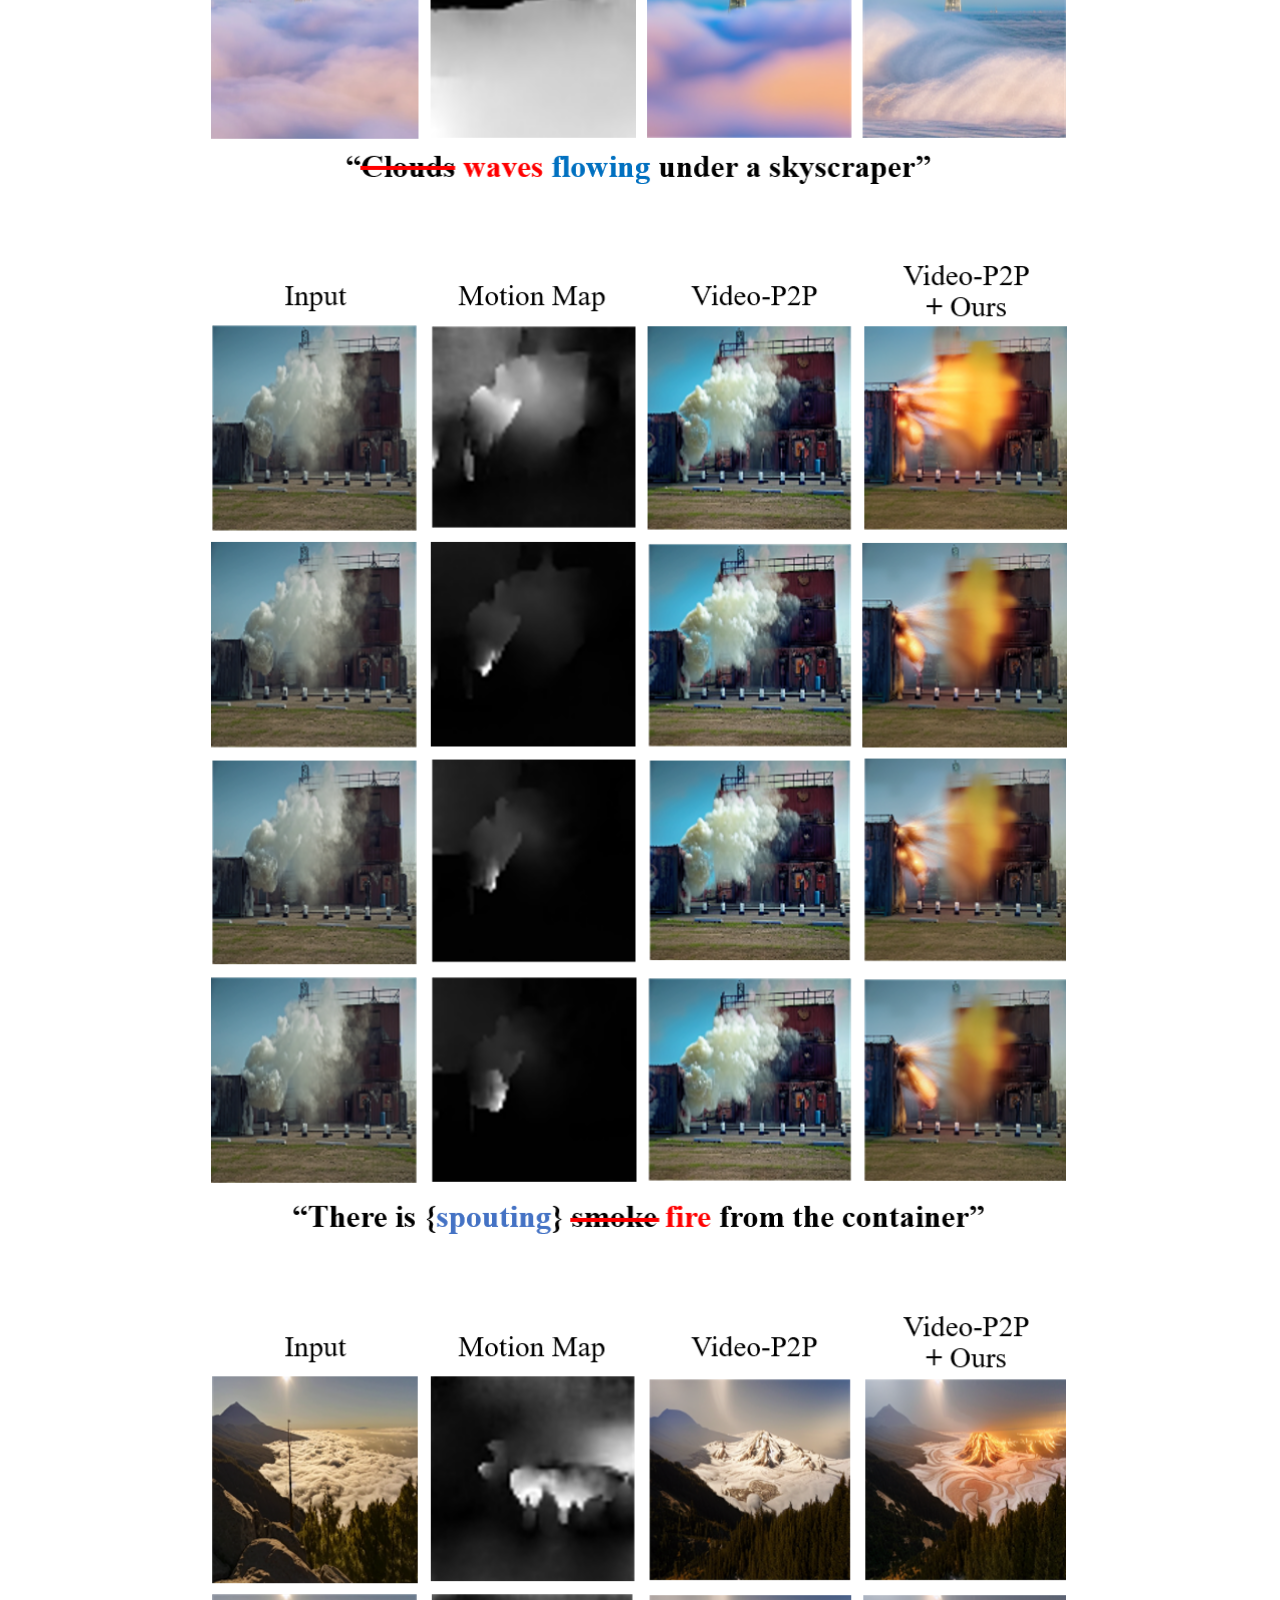
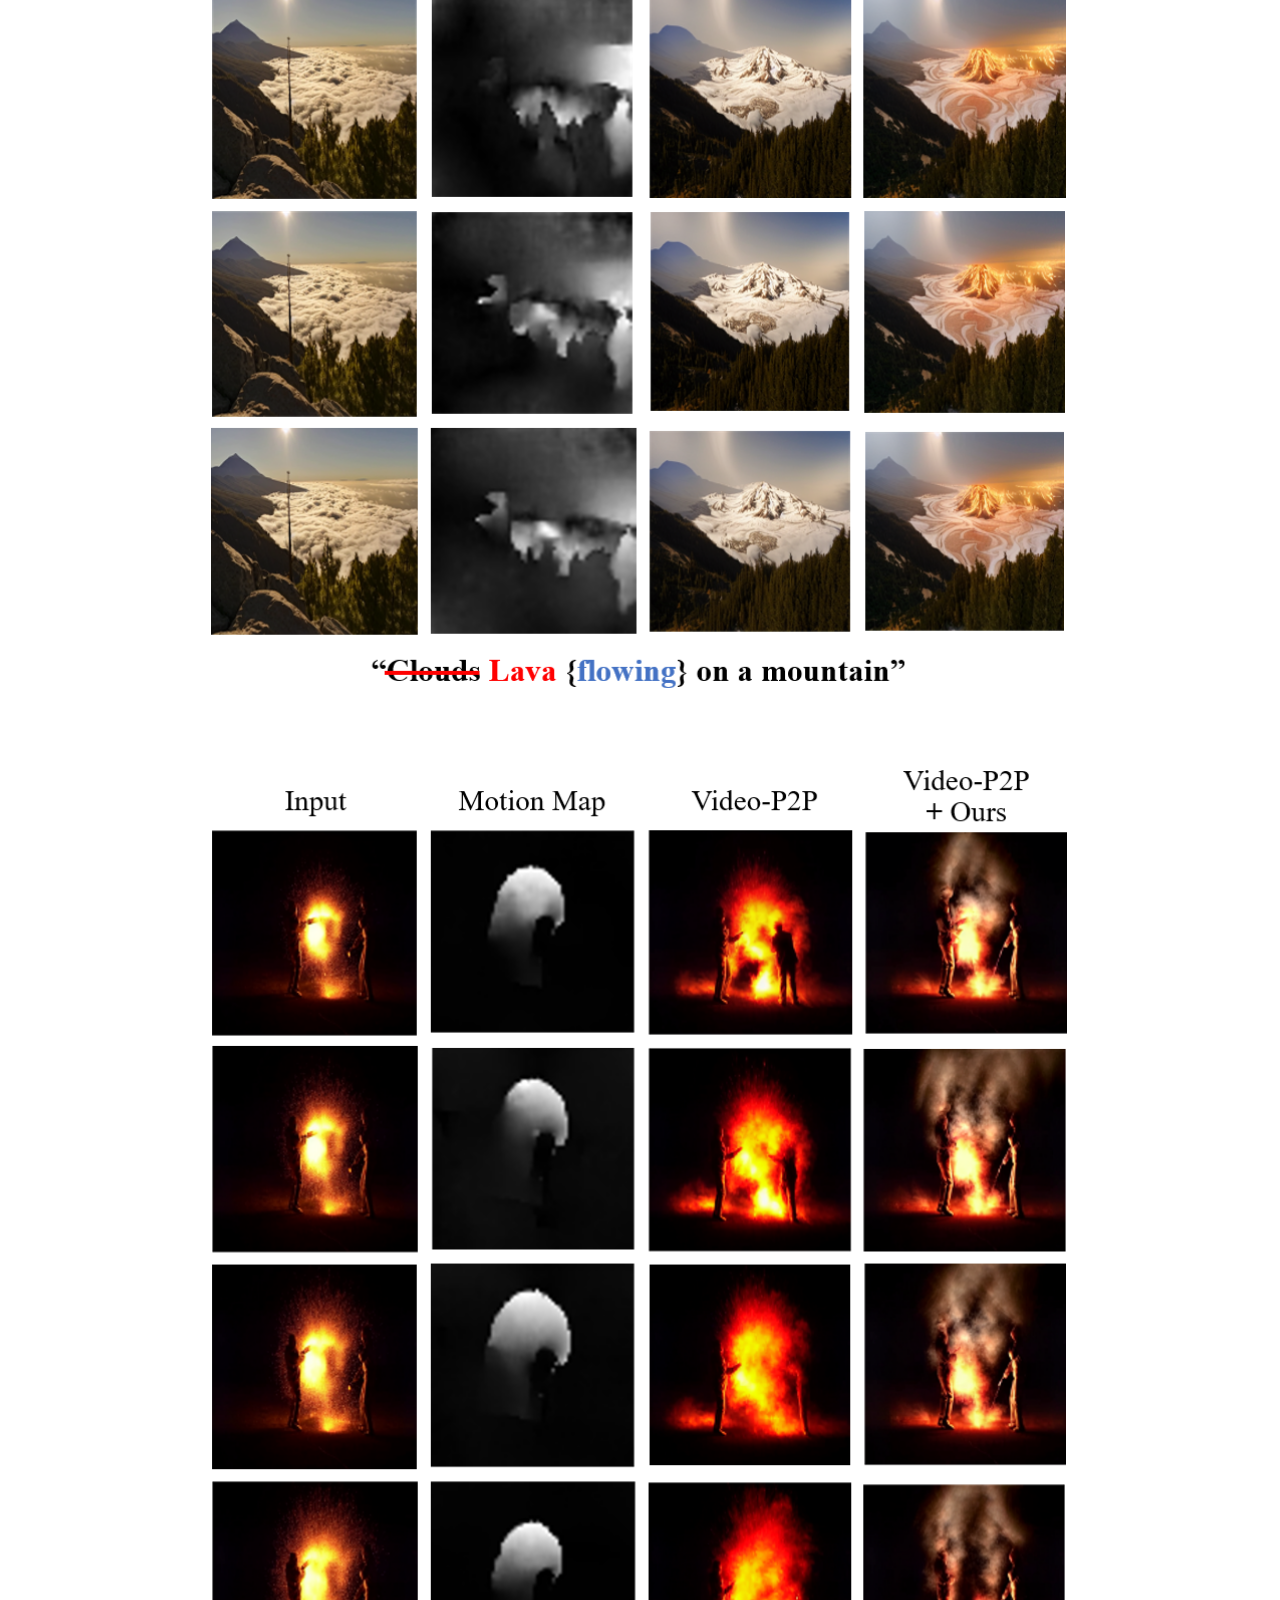
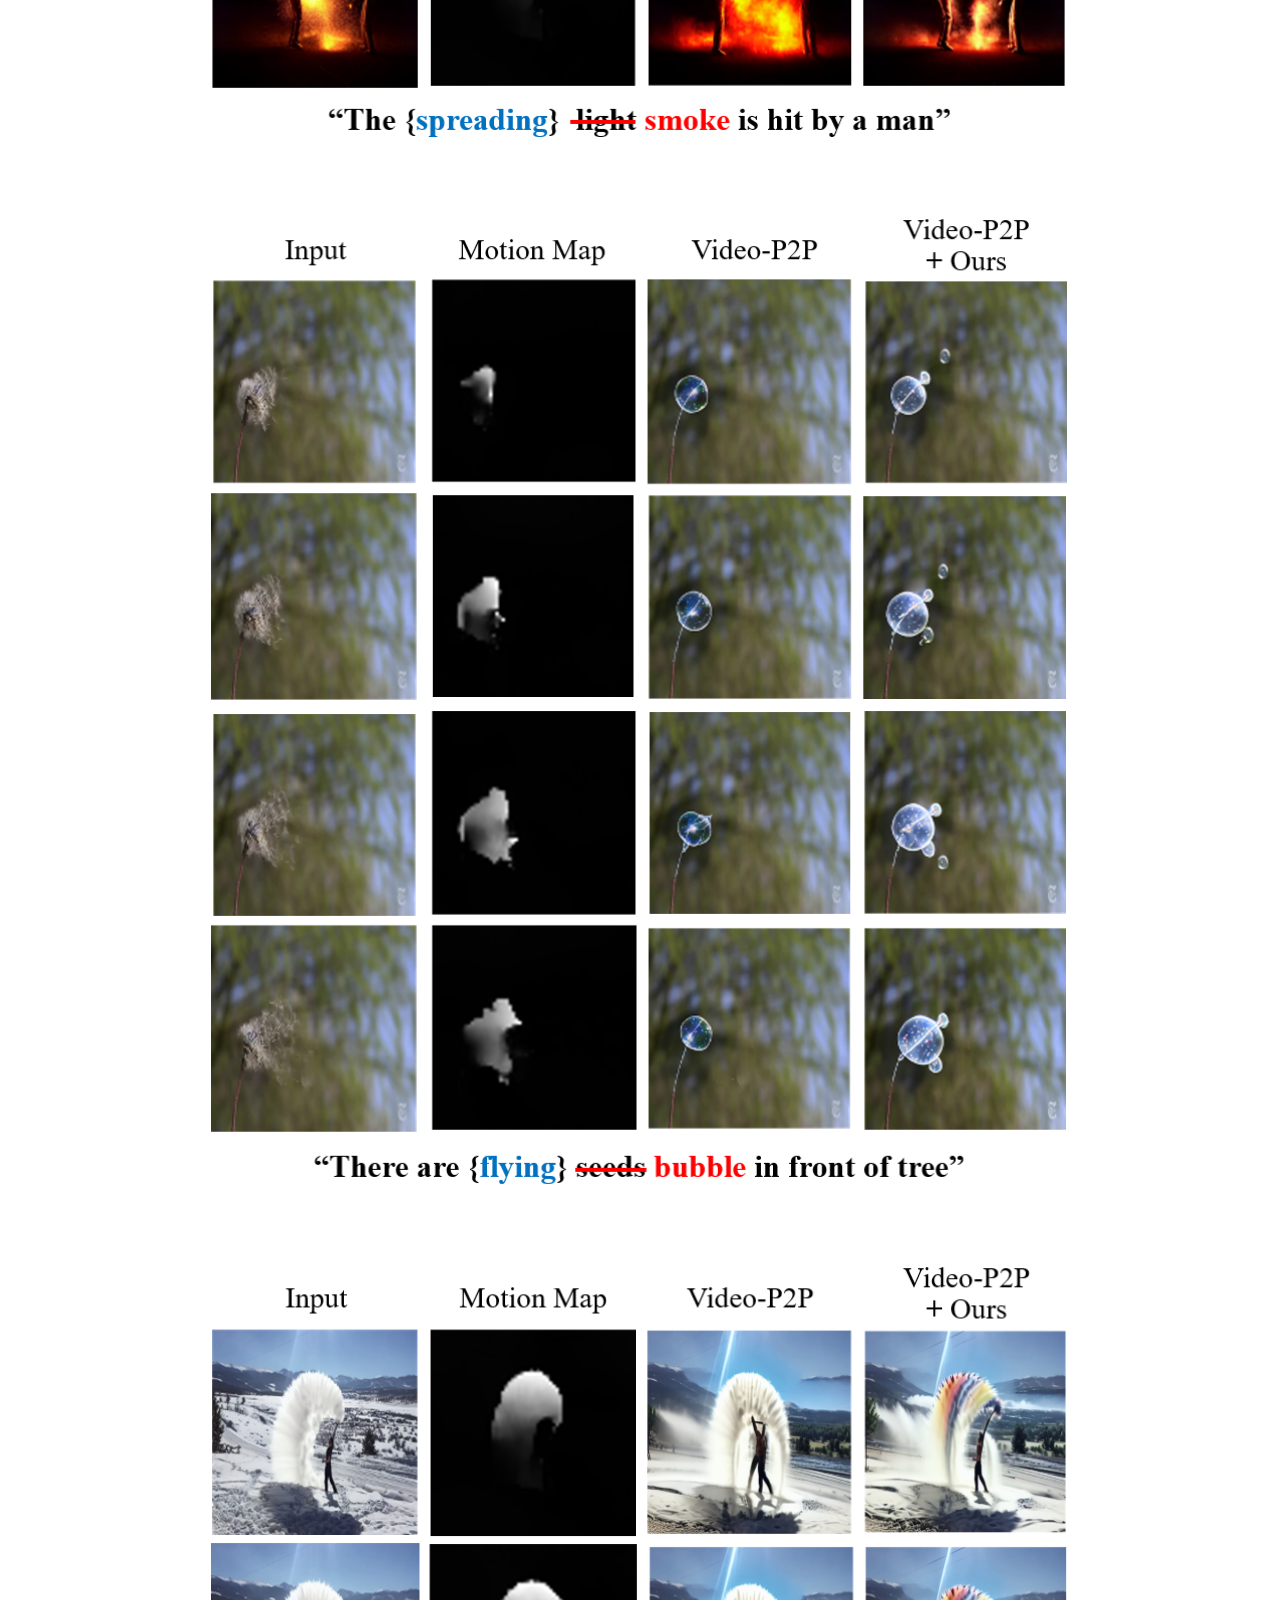
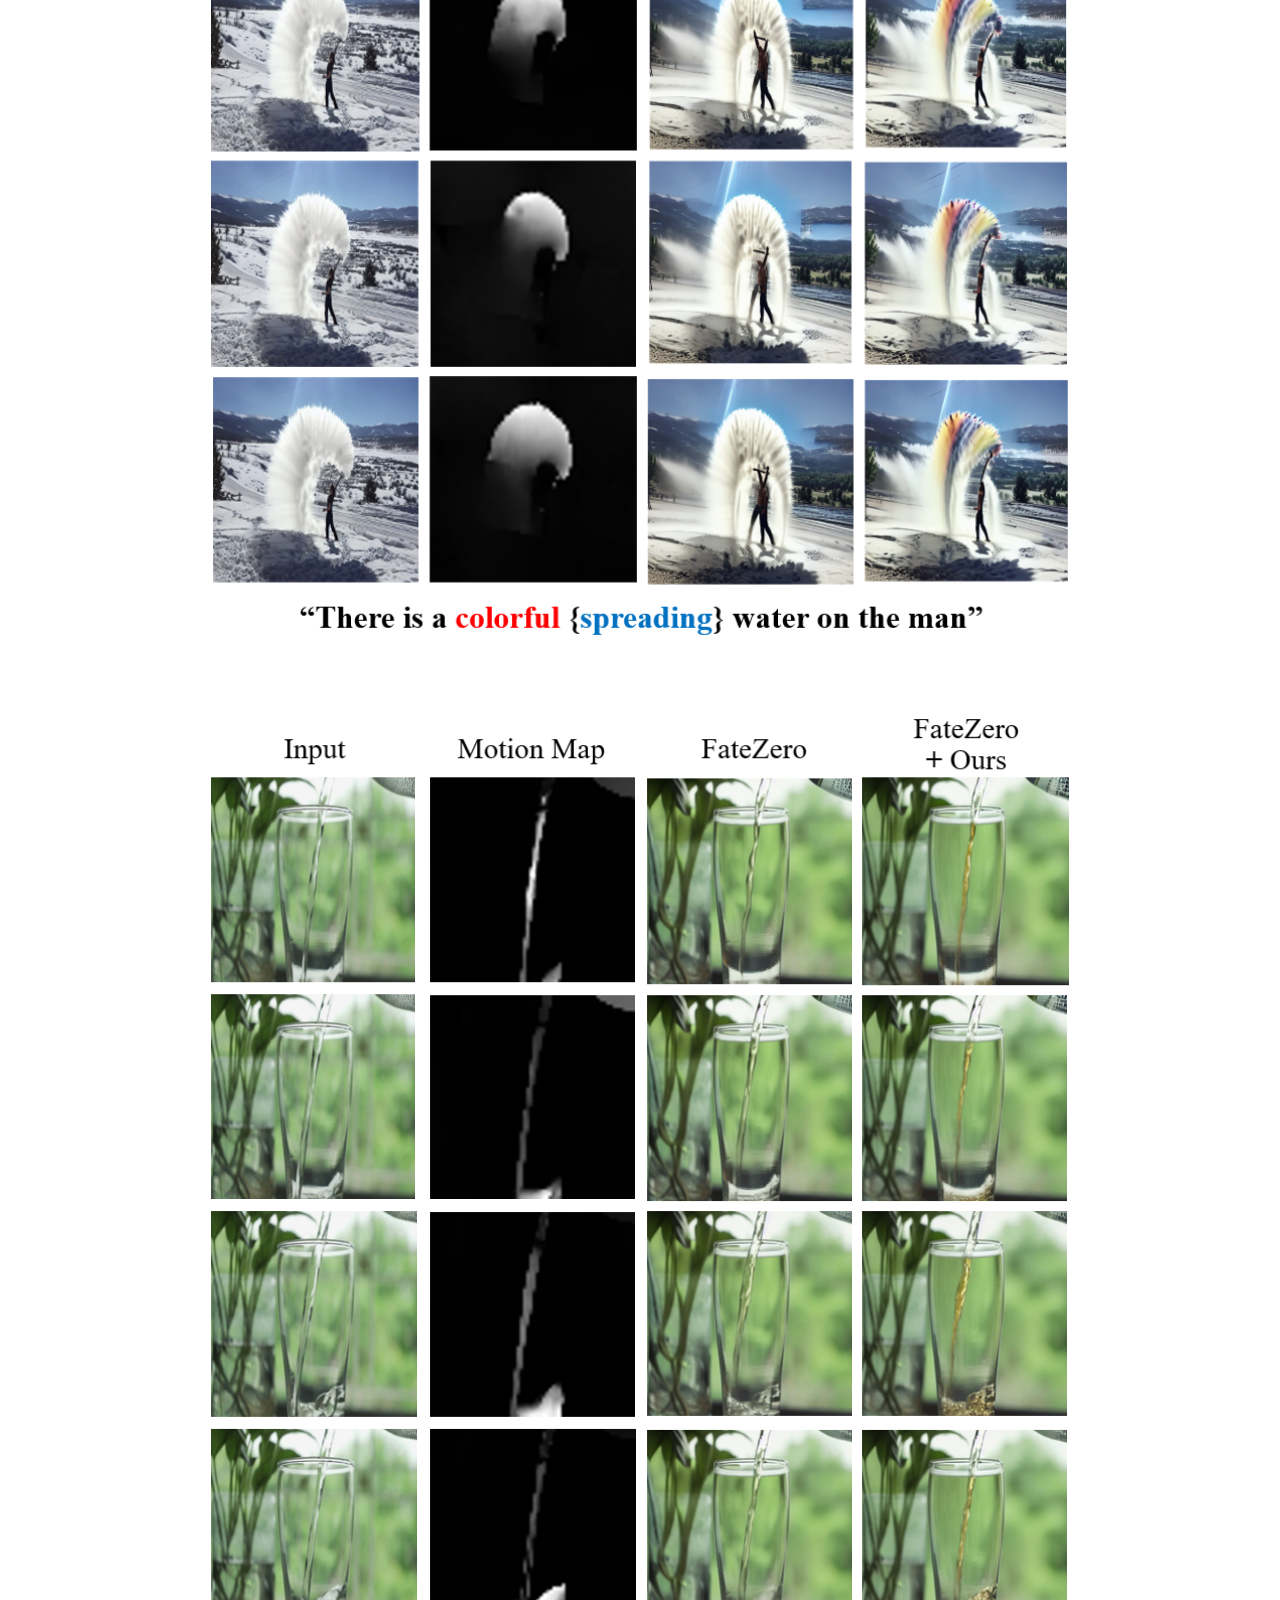
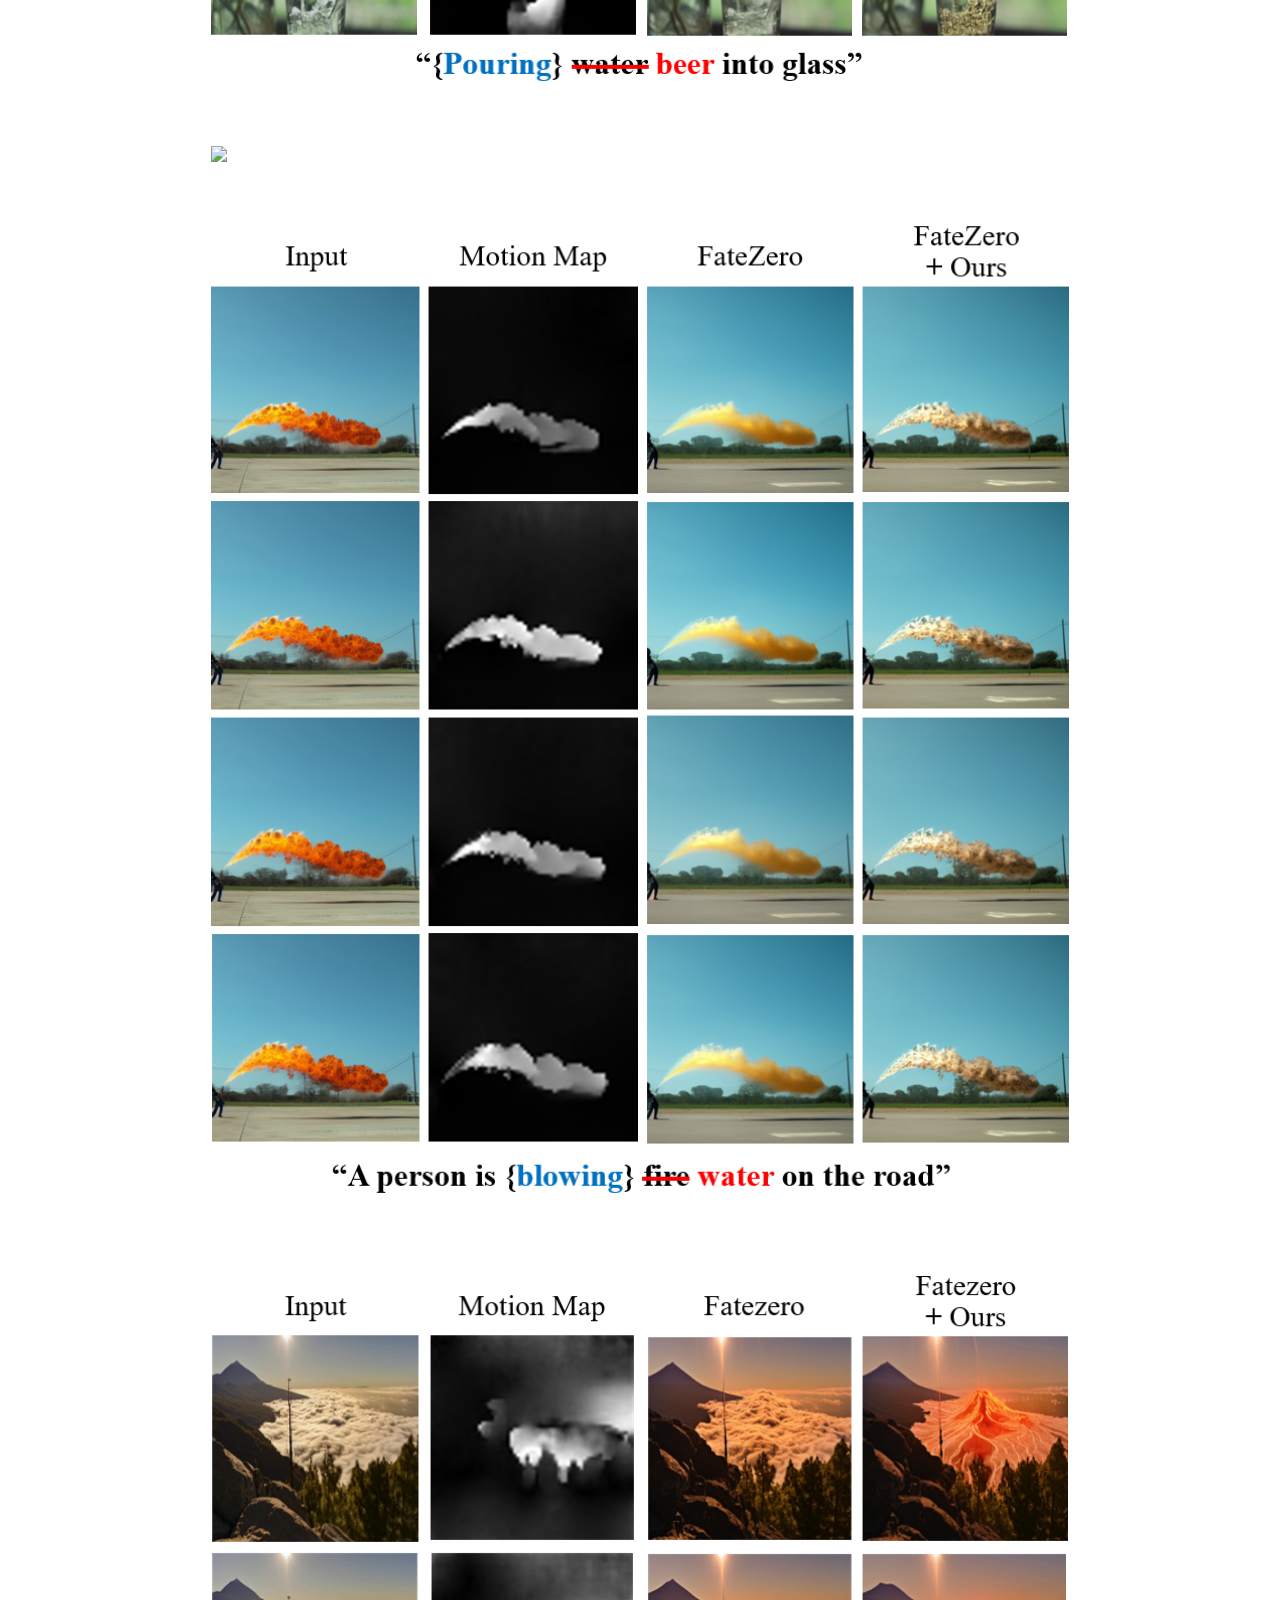
==== commit e8647aba: "Update index.html" ====
--- a/index.html
+++ b/index.html
@@ -46,62 +46,55 @@
 <body>
 
 
-  <section class="hero">
-    <div class="hero-body">
-      <div class="container is-max-desktop">
-        <div class="columns is-centered">
+<section class="hero">
+  <div class="hero-body">
+    <div class="container is-max-desktop">
+      <div class="columns is-centered">
+        <div class="column has-text-centered">
+          <h1 class="title is-1 publication-title">Motion-to-Attention: Attention Motion Composer using Optical Flow for Text-to-Video Editing</h1>
+          <div class="is-size-5 publication-authors">
+            <!-- Paper authors -->
+            <span class="author-block">
+              <a href="FIRST AUTHOR PERSONAL LINK" target="_blank">Seong-Hun Jeong</a><sup>*</sup>,</span>
+            <span class="author-block">
+              <a href="SECOND AUTHOR PERSONAL LINK" target="_blank">Inhwan Jin</a><sup>*</sup>,</span>
+            <span class="author-block">
+              <a href="THIRD AUTHOR PERSONAL LINK" target="_blank">Haesoo Choo</a><sup>*</sup>,</span>
+            <span class="author-block">
+              <a href="FOURTH AUTHOR PERSONAL LINK" target="_blank">Hyeonjun Na<sup>*</sup></a>,</span>
+            <span class="author-block">
+              <a href="FIFTH AUTHOR PERSONAL LINK" target="_blank">Kyeongbo Kong</a><sup>†</sup></span>
+          </div>
+
+          <div class="is-size-5 publication-authors">
+            <span class="author-block">Institution Name<br>Conference name and year</span>
+            <span class="eql-cntrb"><small><br><sup>*</sup>Indicates Equal Contribution</small></span>
+            <span class="eql-cntrb"><small><br><sup>†</sup>Corresponding Author</small></span>
+          </div>
+
           <div class="column has-text-centered">
-            <h1 class="title is-1 publication-title">Motion-to-Attention: Attention Motion Composer using Optical Flow for Text-to-Video Editing</h1>
-            <div class="is-size-5 publication-authors">
-              <!-- Paper authors -->
-              <span class="author-block">
-                <a href="FIRST AUTHOR PERSONAL LINK" target="_blank">First Author</a><sup>*</sup>,</span>
-                <span class="author-block">
-                  <a href="SECOND AUTHOR PERSONAL LINK" target="_blank">Second Author</a><sup>*</sup>,</span>
-                  <span class="author-block">
-                    <a href="THIRD AUTHOR PERSONAL LINK" target="_blank">Third Author</a>
+            <div class="publication-links">
+              <!-- Arxiv PDF link -->
+              <span class="link-block">
+                <a href="static/pdfs/Motion_to_Attention__Attention_Motion_Composer_using_Optical_Flow_for_Text_to_Video_Editing.pdf" target="_blank"
+                   class="external-link button is-normal is-rounded is-dark">
+                  <span class="icon">
+                    <i class="fas fa-file-pdf"></i>
                   </span>
-                  </div>
-
-                  <div class="is-size-5 publication-authors">
-                    <span class="author-block">Institution Name<br>Conferance name and year</span>
-                    <span class="eql-cntrb"><small><br><sup>*</sup>Indicates Equal Contribution</small></span>
-                  </div>
-
-                  <div class="column has-text-centered">
-                    <div class="publication-links">
-                         <!-- Arxiv PDF link -->
-                      <span class="link-block">
-                        <a href="static/pdfs/8379.pdf" target="_blank"
-                        class="external-link button is-normal is-rounded is-dark">
-                        <span class="icon">
-                          <i class="fas fa-file-pdf"></i>
-                        </span>
-                        <span>Paper</span>
-                      </a>
-                    </span>
-
-                    <!-- Supplementary PDF link -->
-                    <span class="link-block">
-                      <a href="static/pdfs/8379_supple.pdf" target="_blank"
-                      class="external-link button is-normal is-rounded is-dark">
-                      <span class="icon">
-                        <i class="fas fa-file-pdf"></i>
-                      </span>
-                      <span>Supplementary</span>
-                    </a>
+                  <span>Paper</span>
+                </a>
+              </span>
+
+              <!-- Github link -->
+              <span class="link-block">
+                <a href="https://github.com/currycurry915/M2A" target="_blank"
+                   class="external-link button is-normal is-rounded is-dark">
+                  <span class="icon">
+                    <i class="fab fa-github"></i>
                   </span>
-
-                  <!-- Github link -->
-                  <span class="link-block">
-                    <a href="https://github.com/currycurry915/M2A" target="_blank"
-                    class="external-link button is-normal is-rounded is-dark">
-                    <span class="icon">
-                      <i class="fab fa-github"></i>
-                    </span>
-                    <span>Code</span>
-                  </a>
-                </span>
+                  <span>Code</span>
+                </a>
+              </span>
             </div>
           </div>
         </div>
@@ -109,6 +102,7 @@
     </div>
   </div>
 </section>
+
 
        
 <!-- Image carousel -->
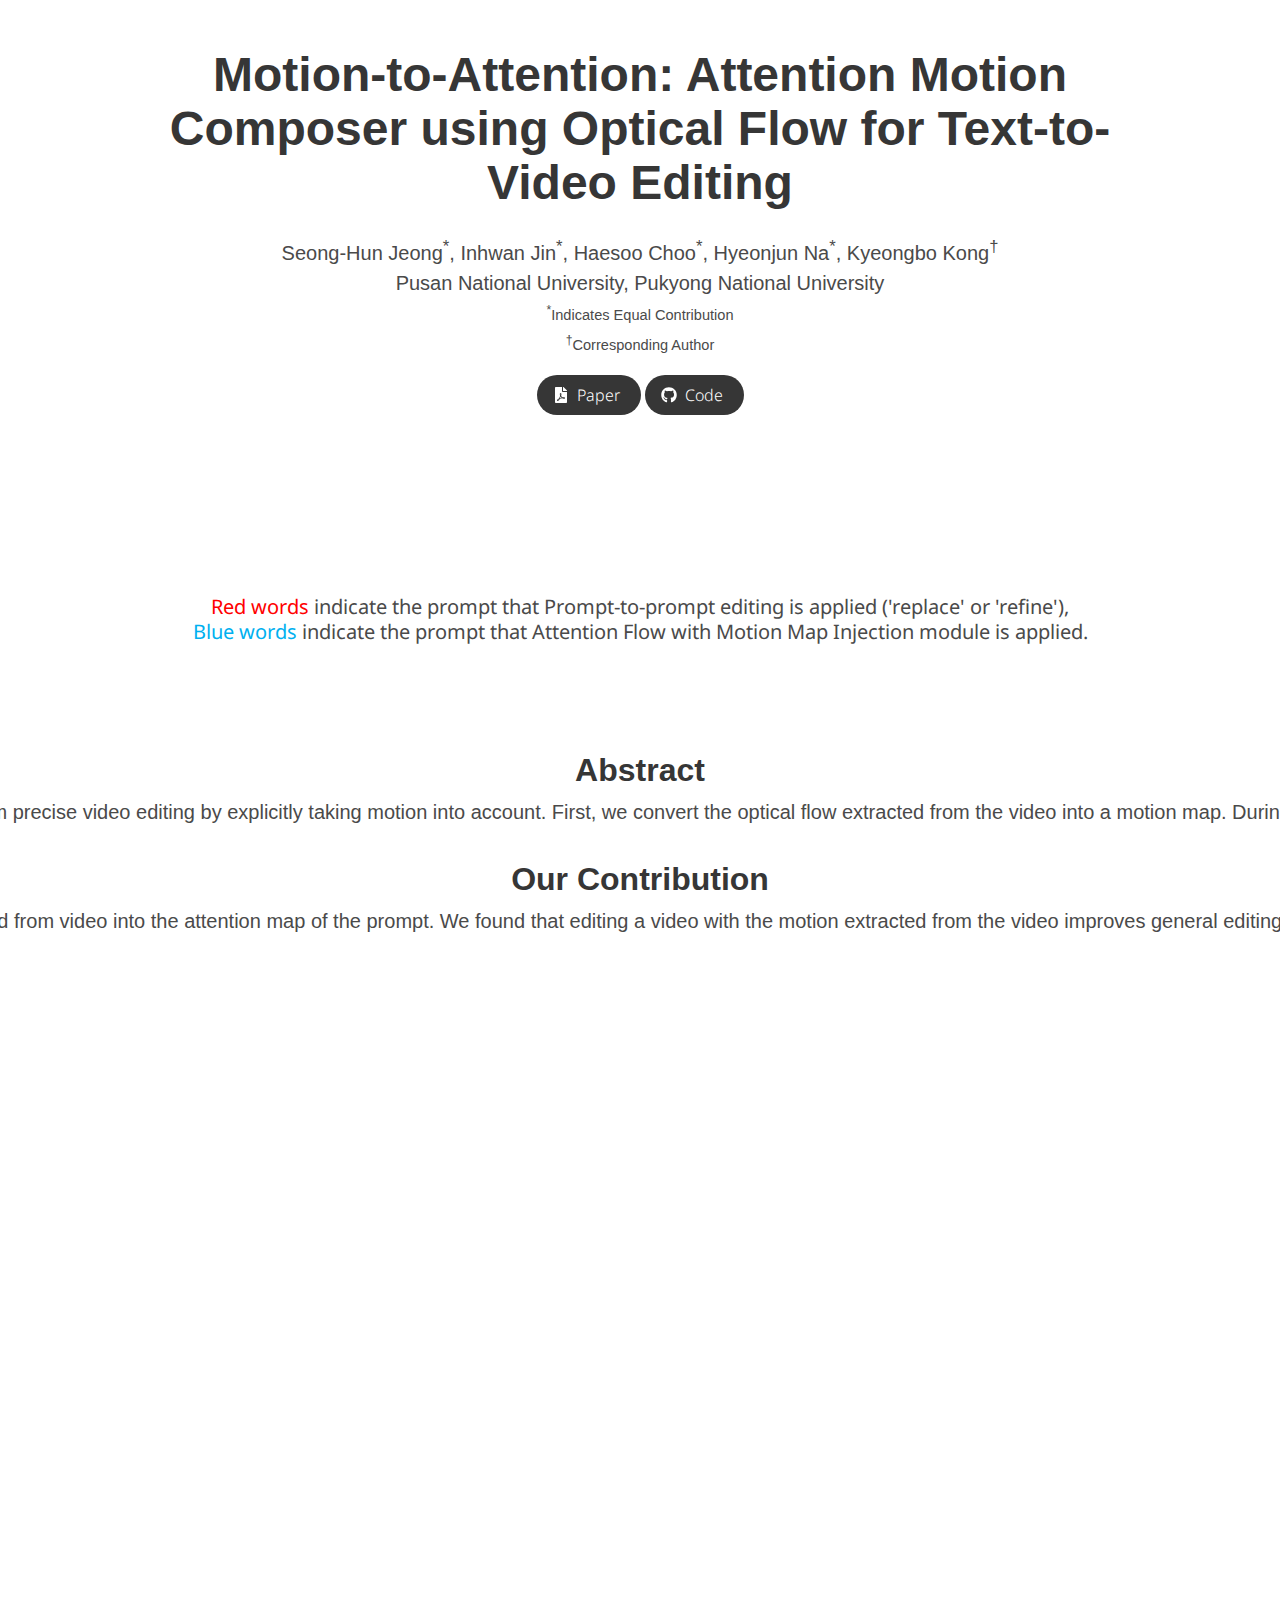
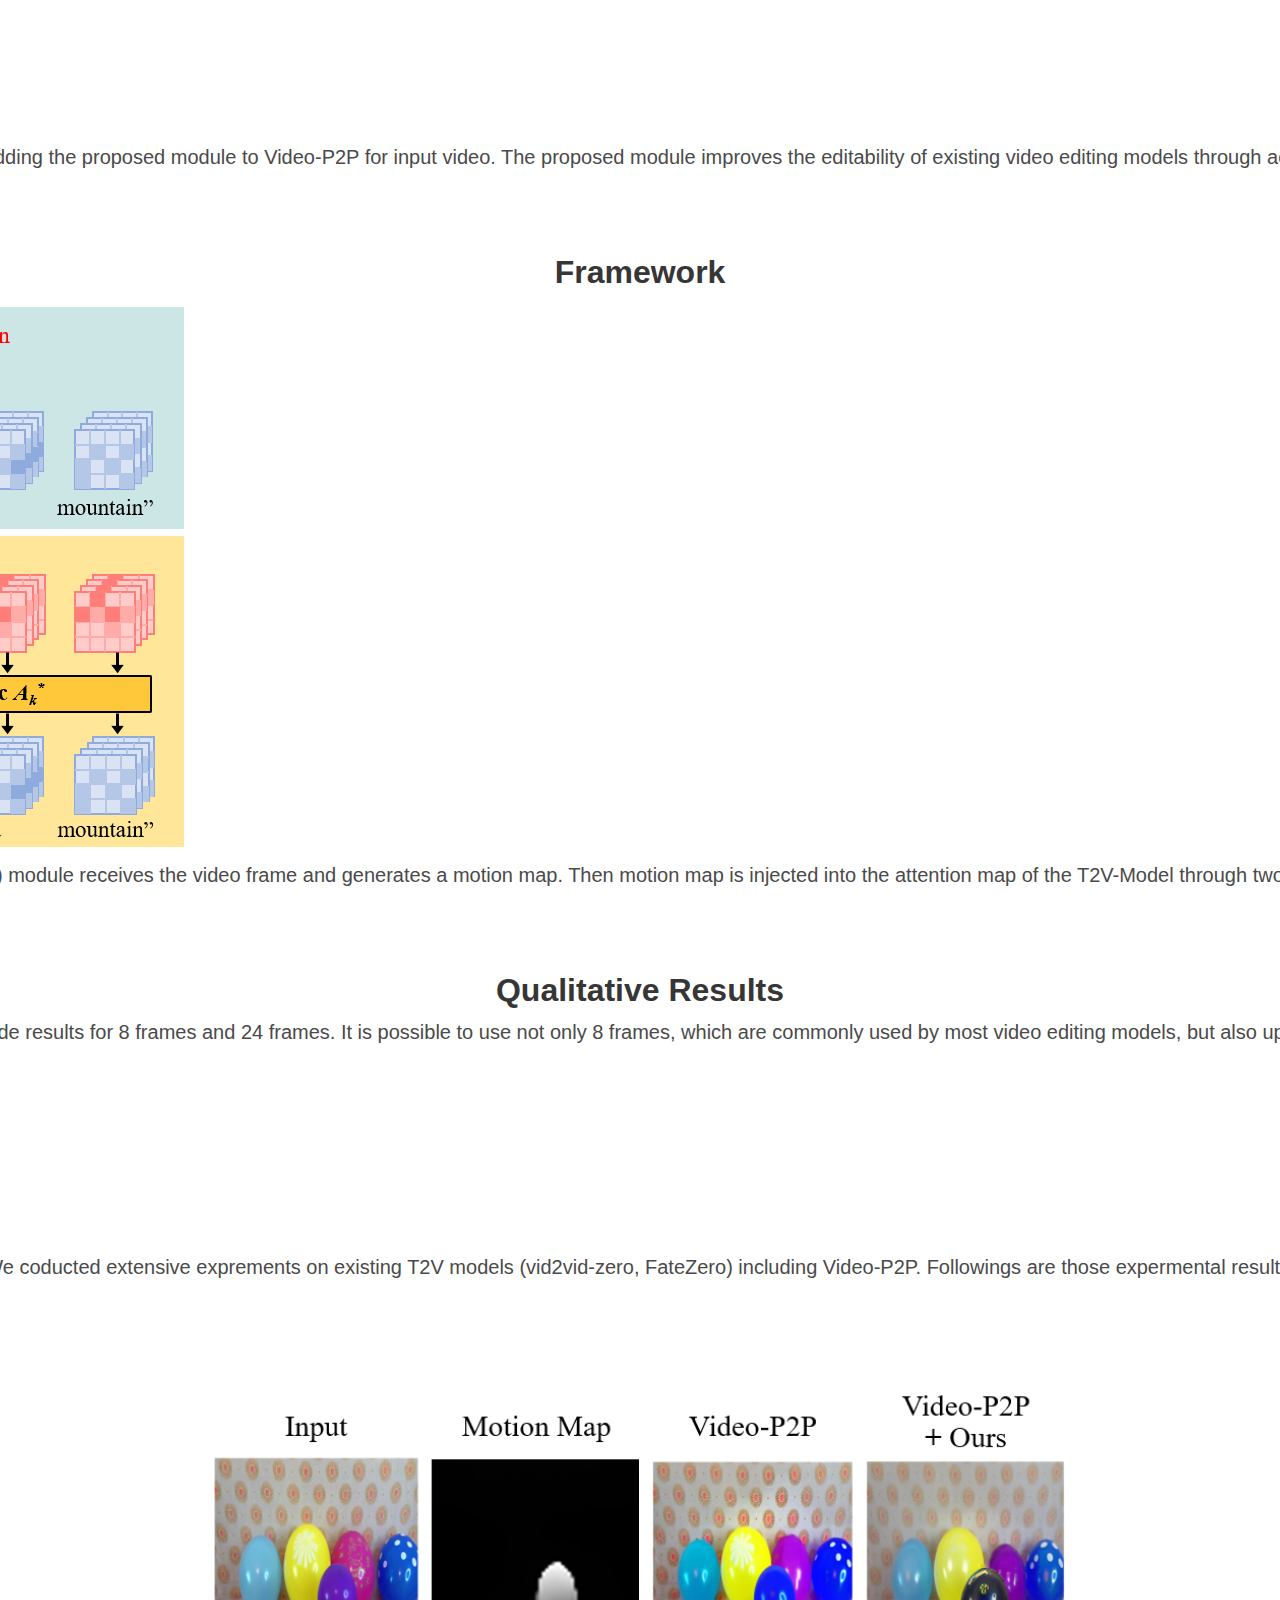
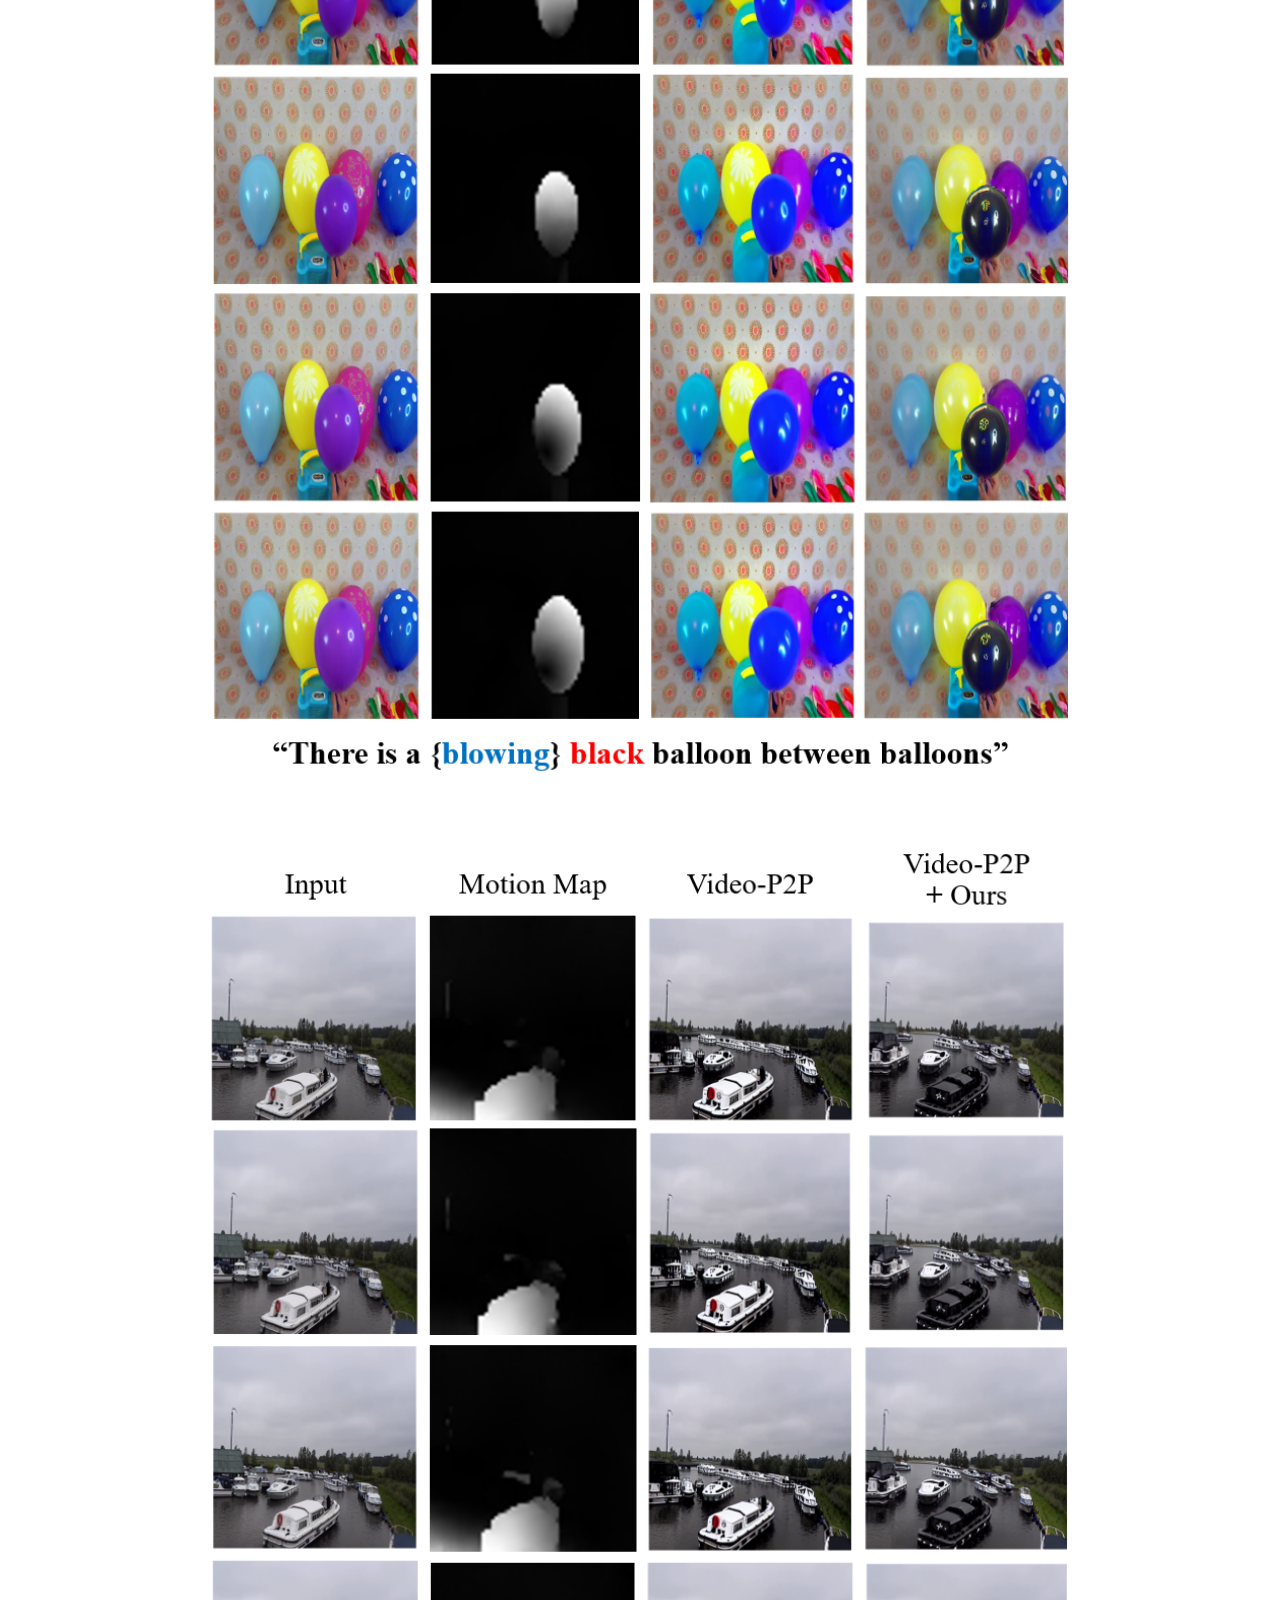
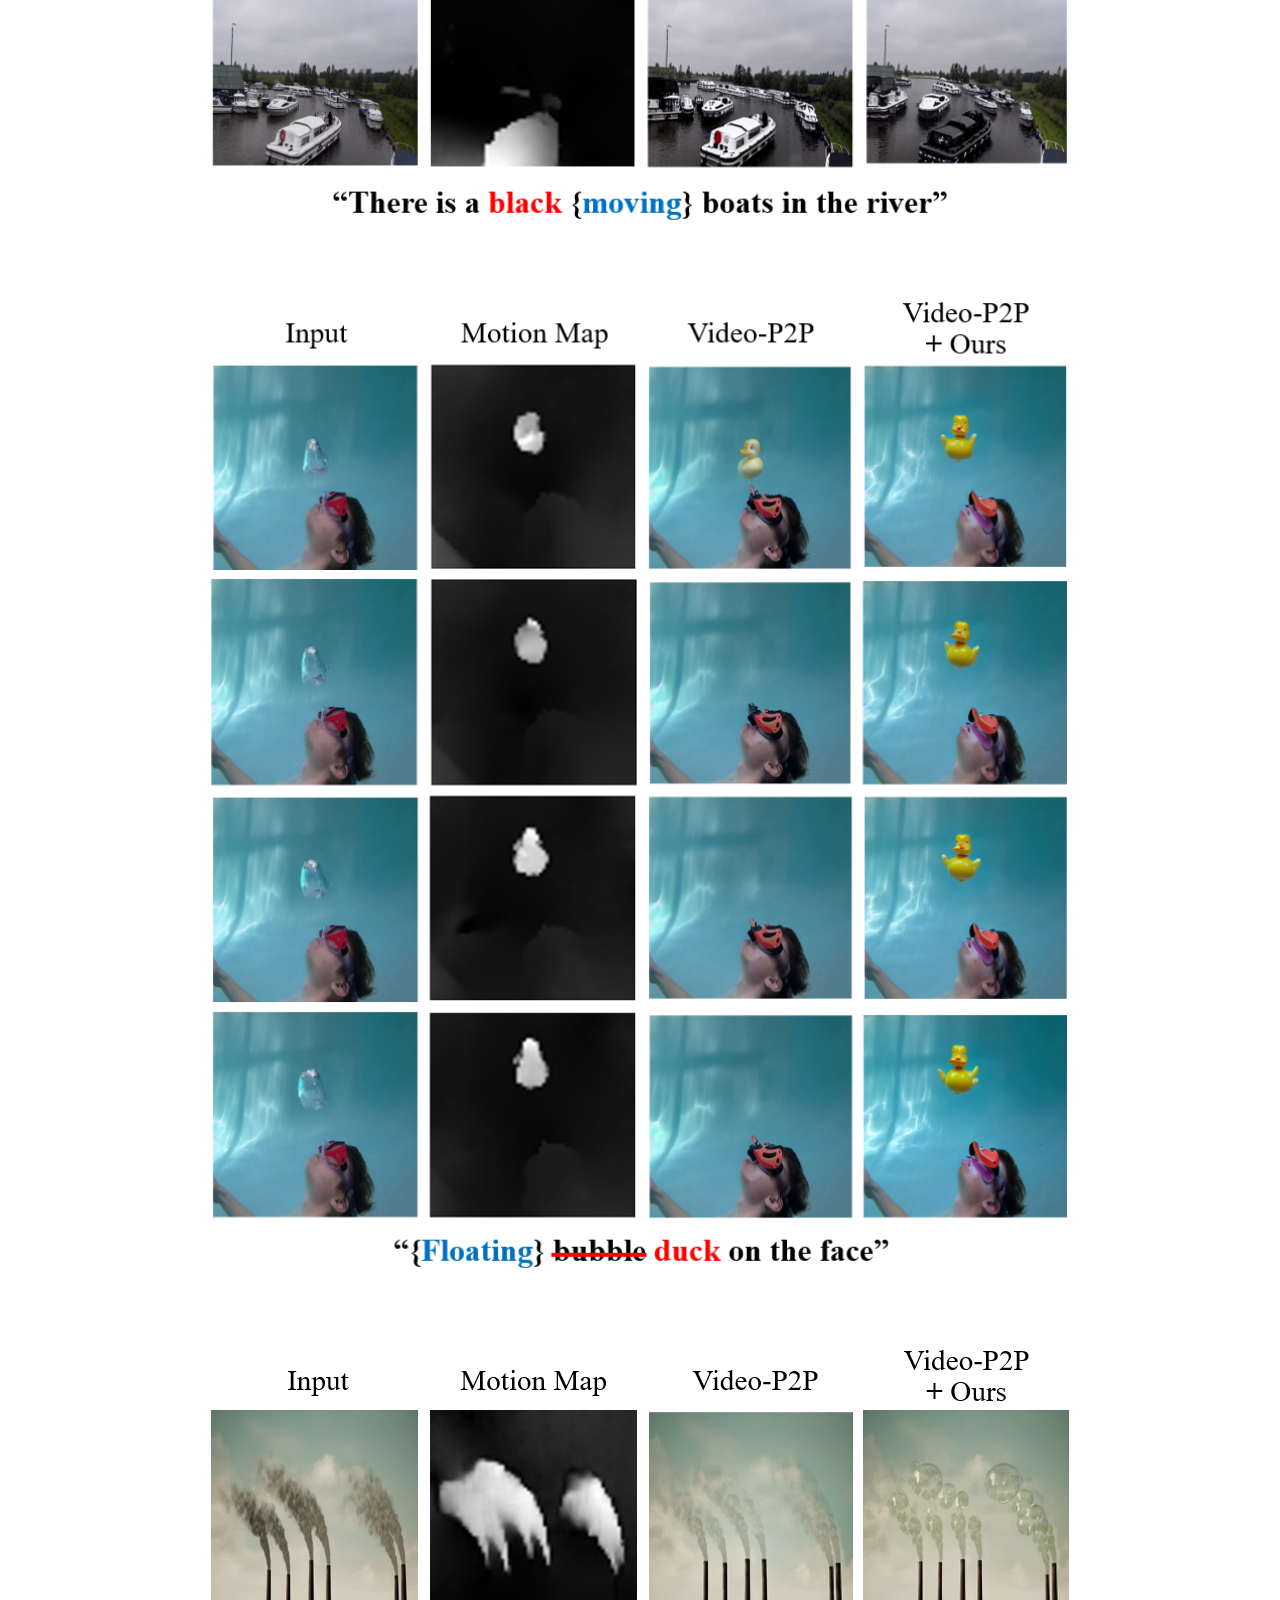
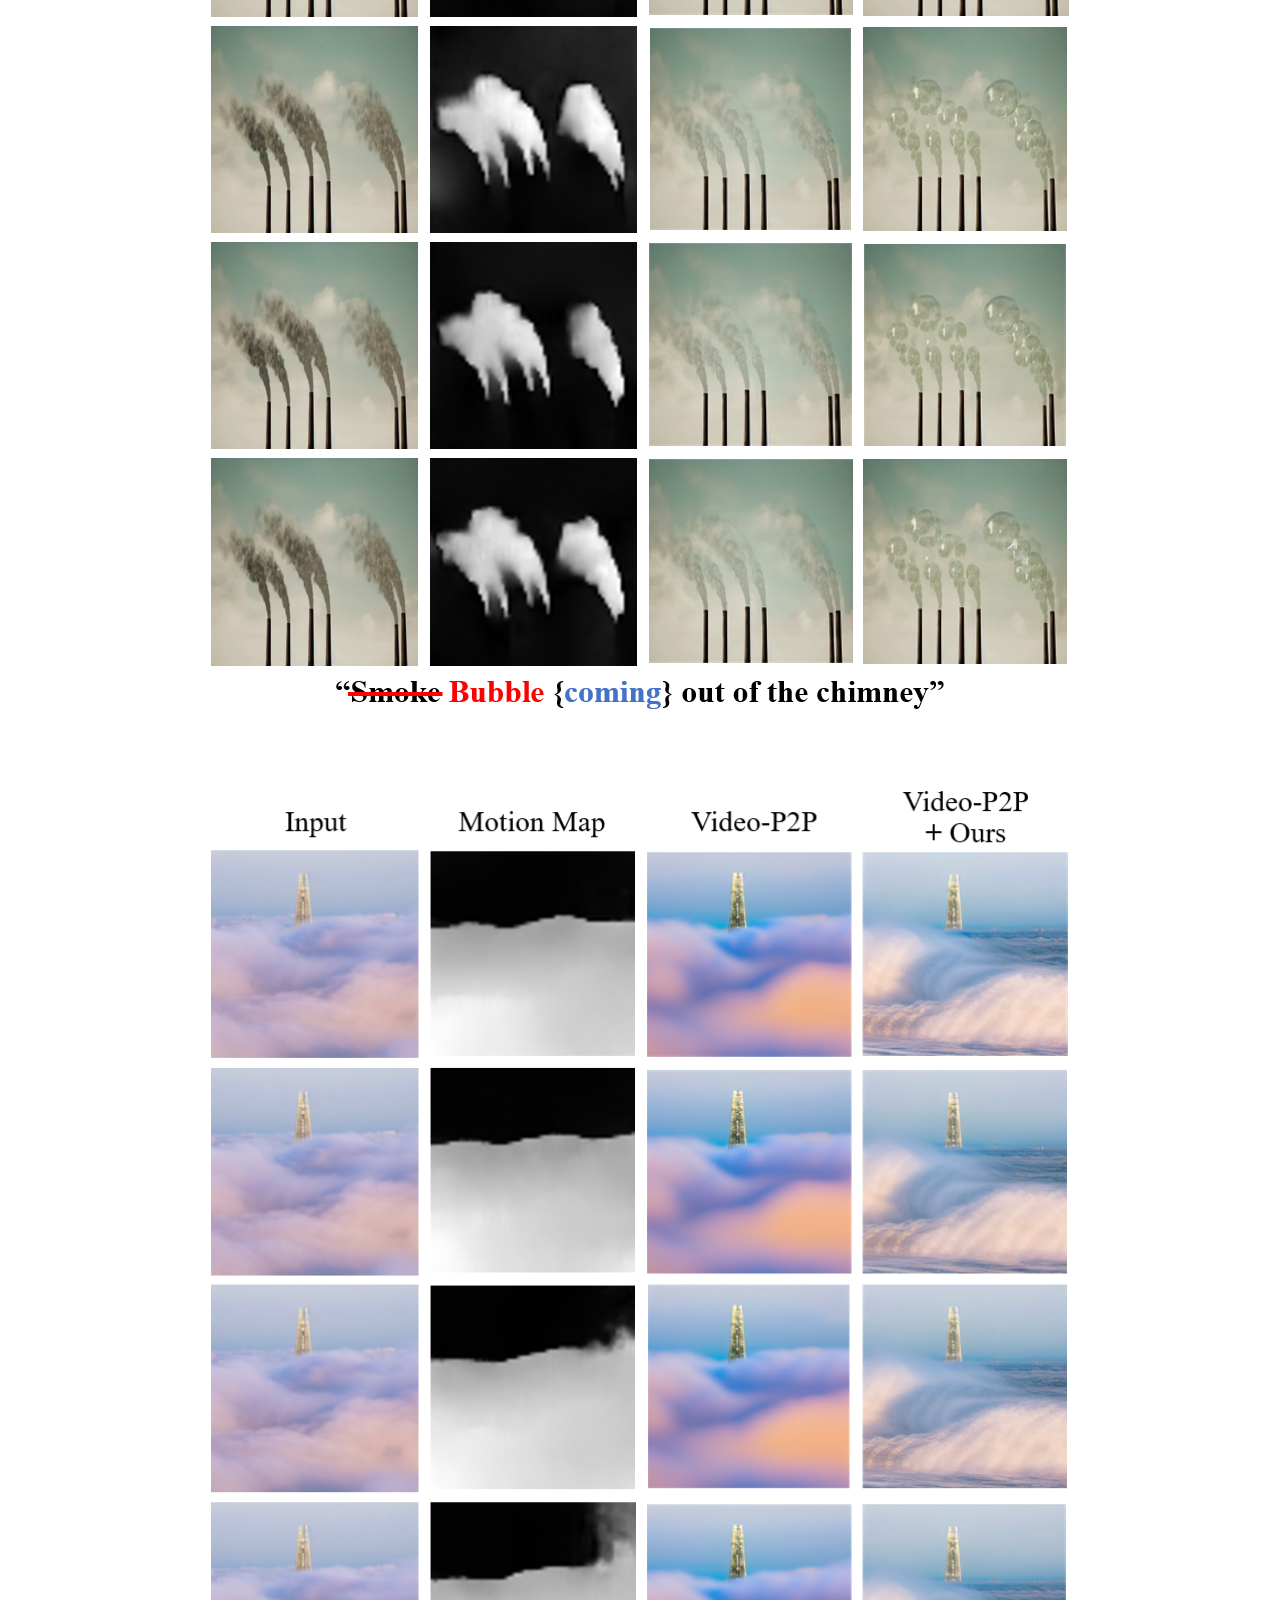
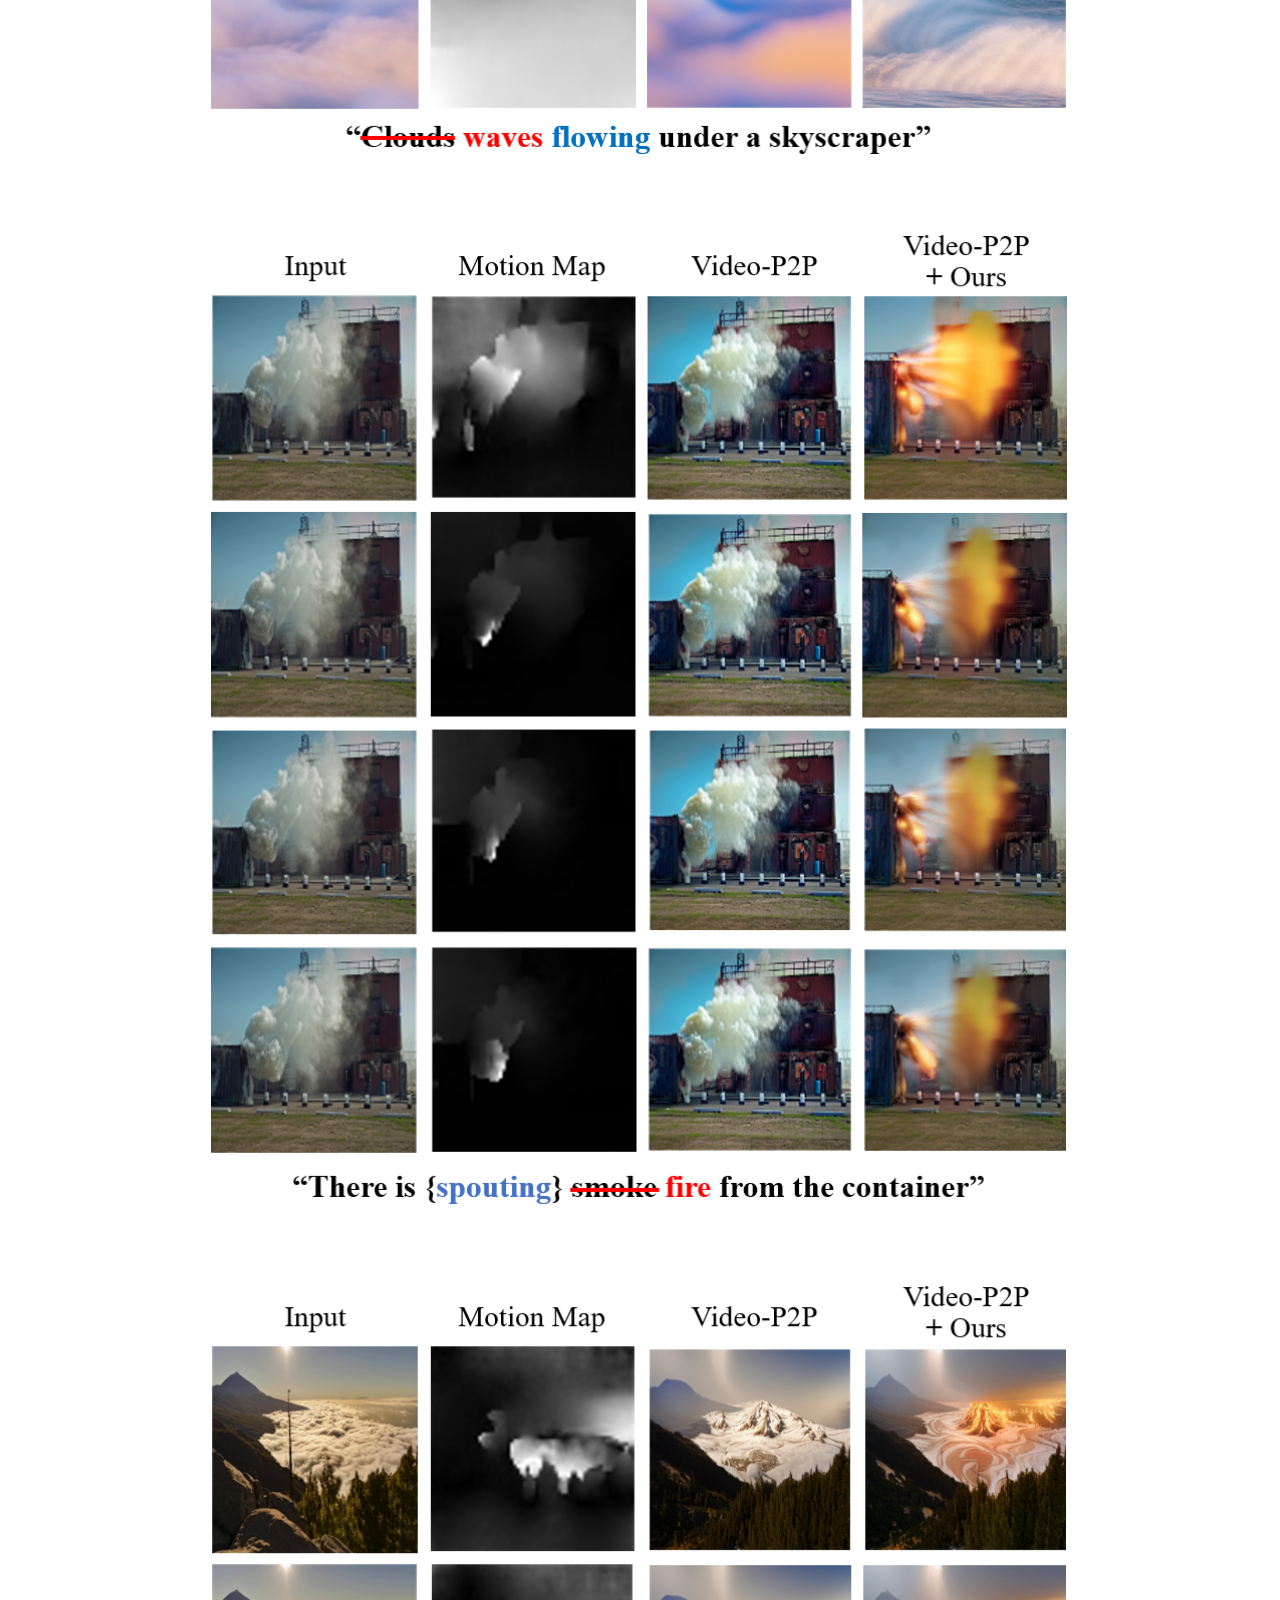
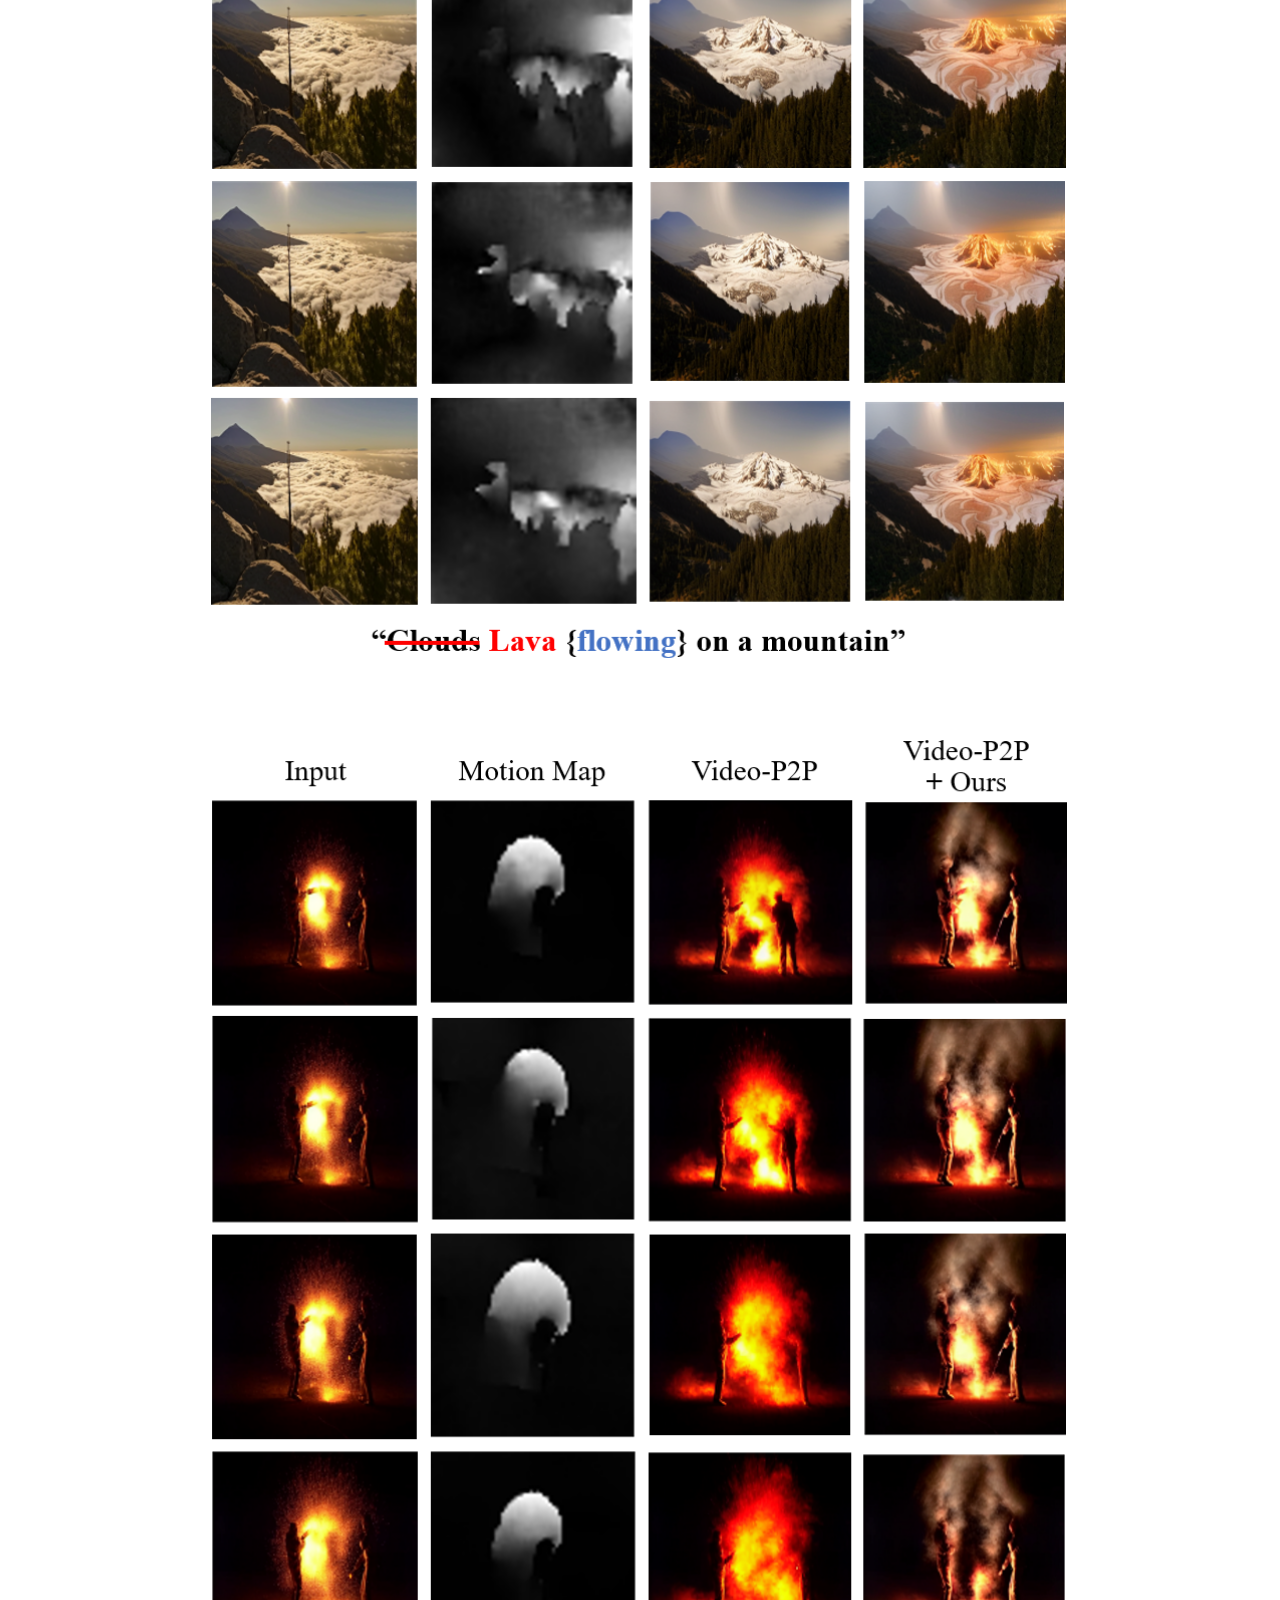
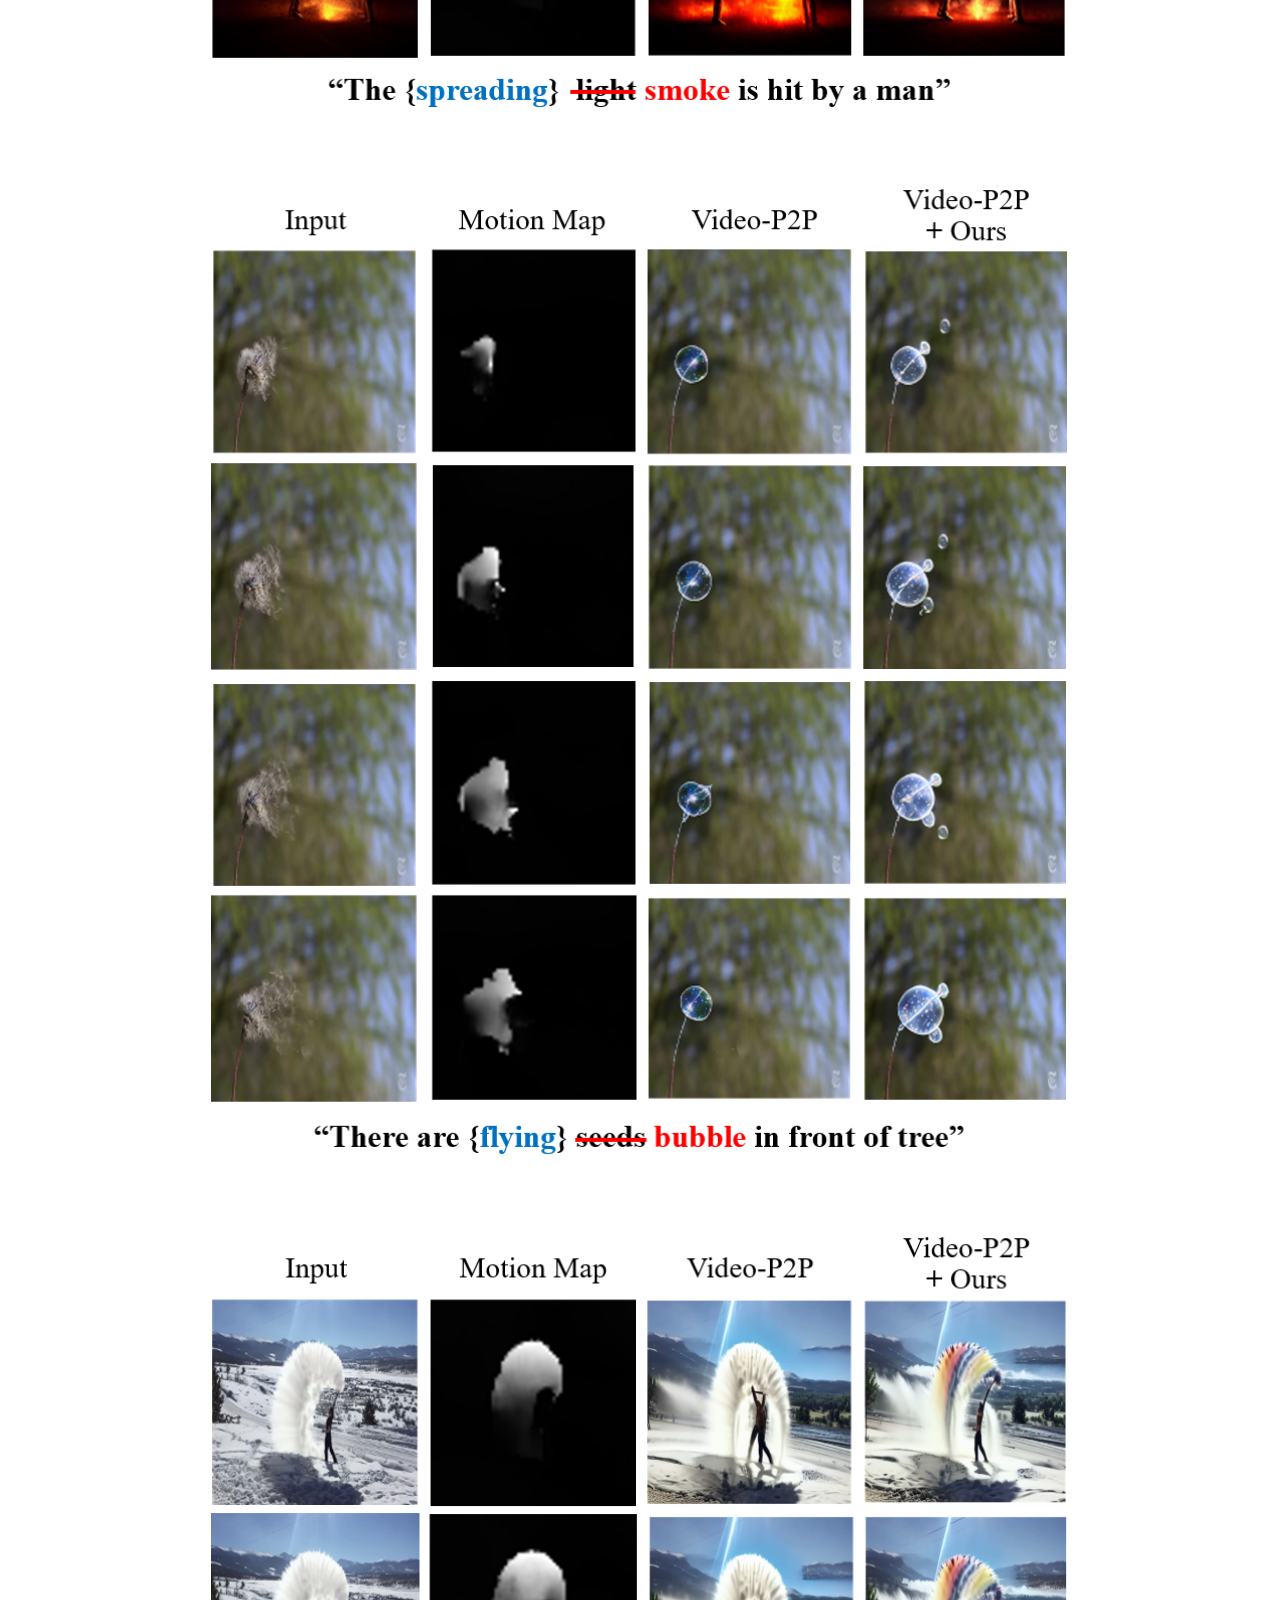
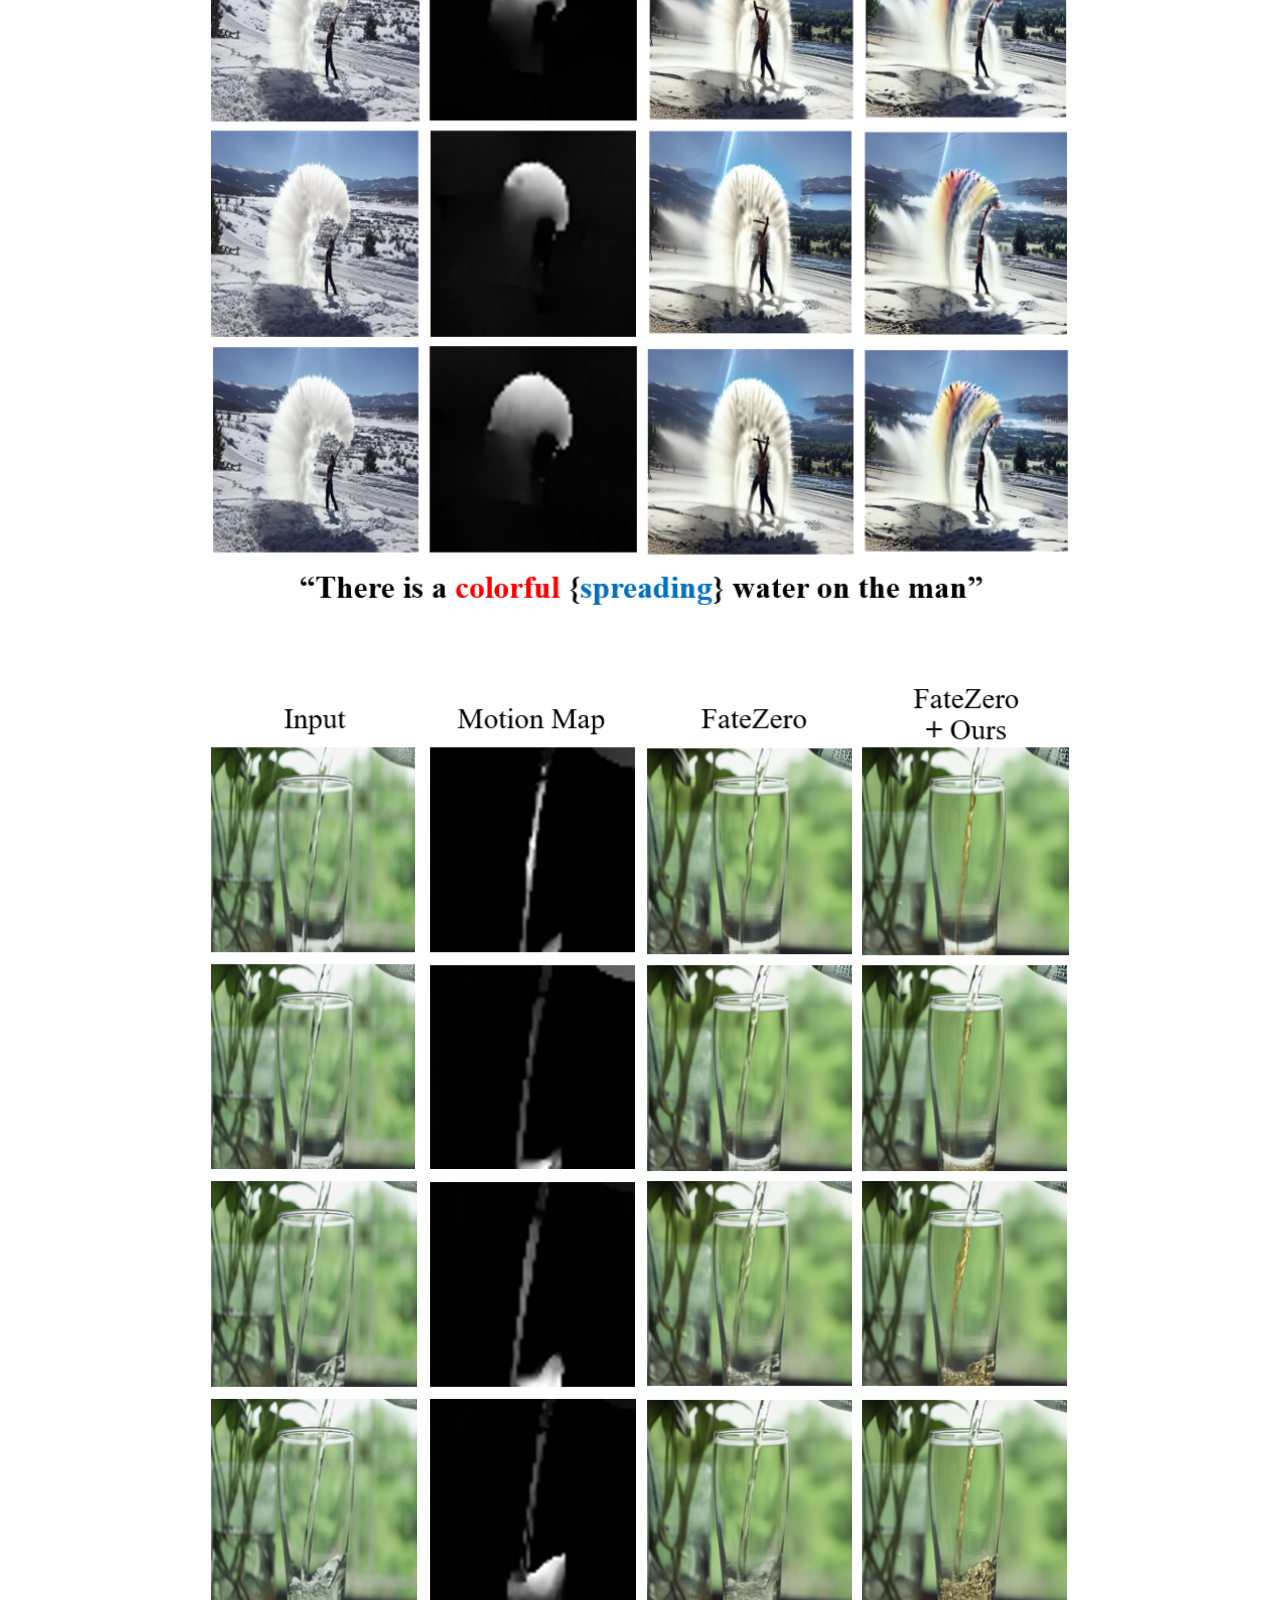
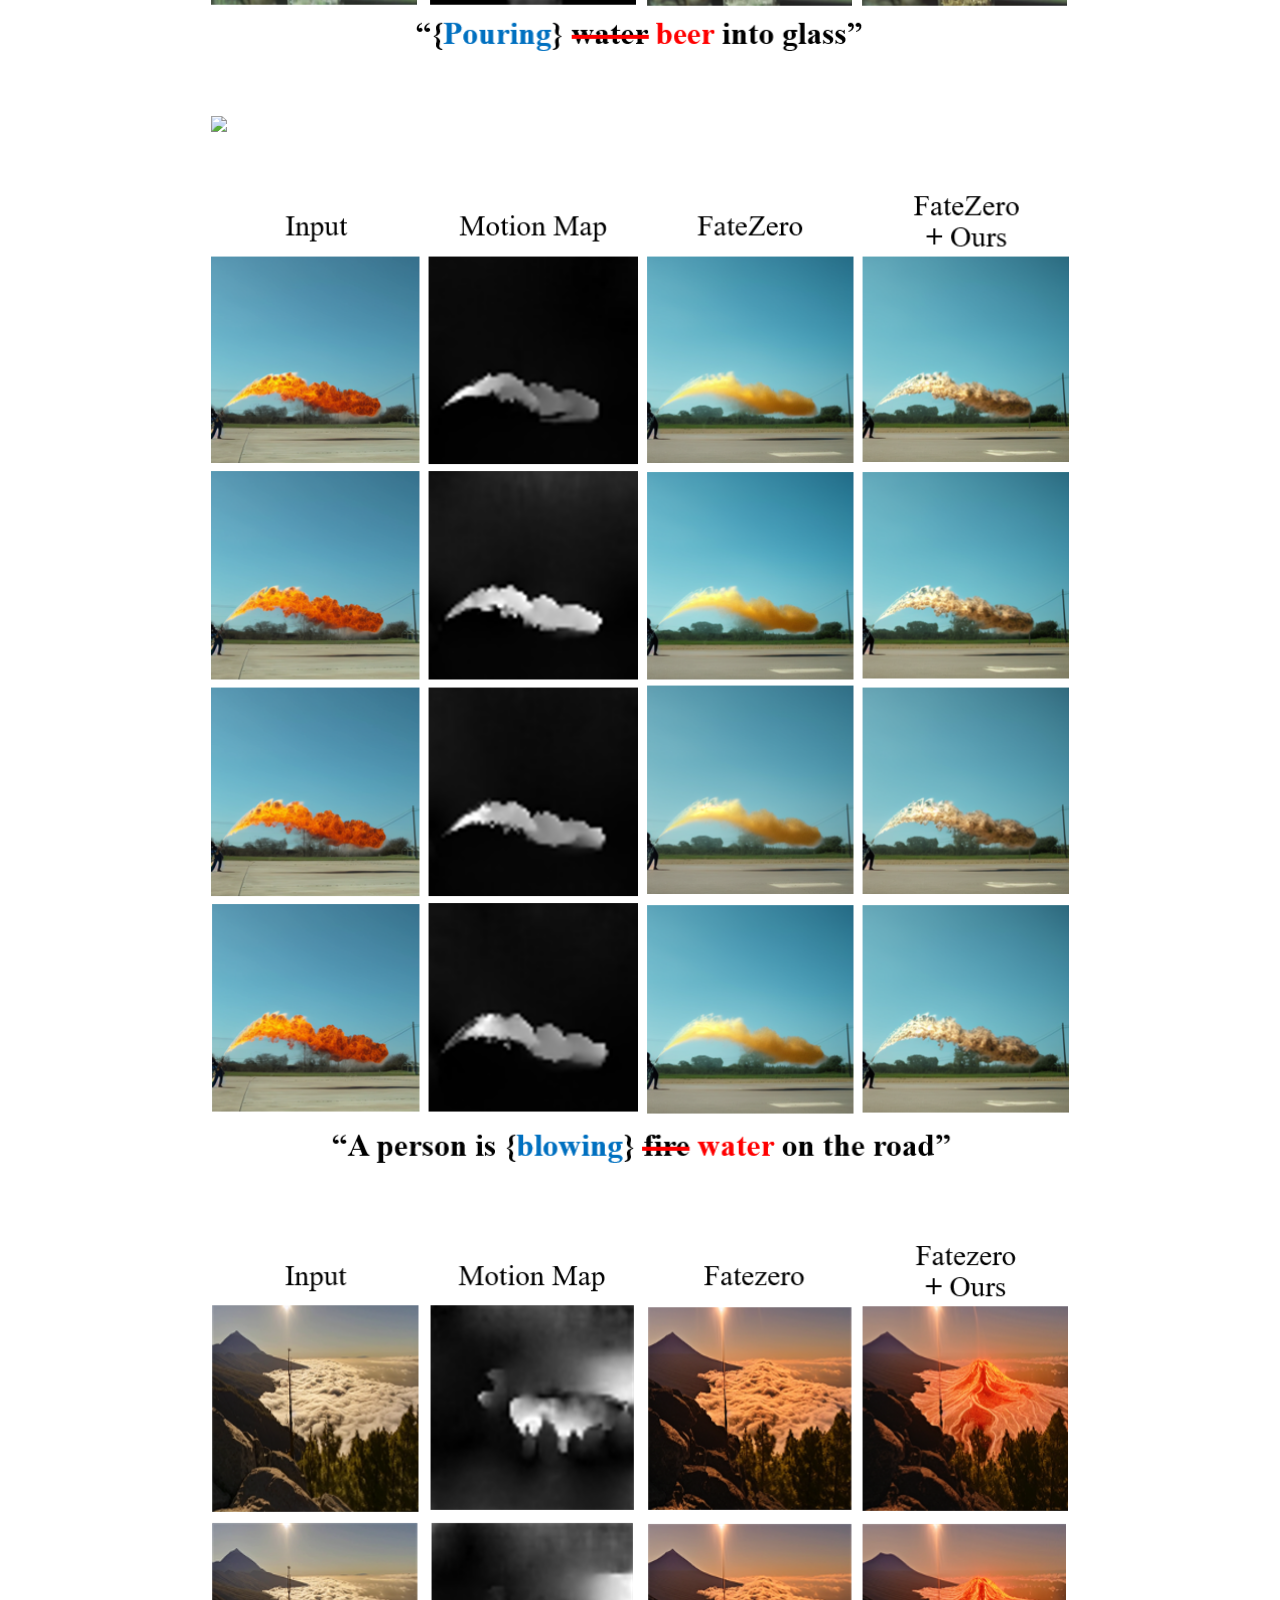
==== commit e9824fe7: "Update index.html" ====
--- a/index.html
+++ b/index.html
@@ -24,7 +24,7 @@
   <meta name="viewport" content="width=device-width, initial-scale=1">
 
 
-  <title>Motion-to-Attention: Attention Motion Composer using Optical Flow for Text-to-Video Editing</title>
+  <title>Motion-to-Attention: Enhancing Attention Maps to Improve Performance of Text-Guided Video Editing Models</title>
   <link rel="icon" type="image/x-icon" href="static/images/favicon.ico">
   <link href="https://fonts.googleapis.com/css?family=Google+Sans|Noto+Sans|Castoro"
   rel="stylesheet">
@@ -54,20 +54,15 @@
           <h1 class="title is-1 publication-title">Motion-to-Attention: Attention Motion Composer using Optical Flow for Text-to-Video Editing</h1>
           <div class="is-size-5 publication-authors">
             <!-- Paper authors -->
-            <span class="author-block">
-              <a href="FIRST AUTHOR PERSONAL LINK" target="_blank">Seong-Hun Jeong</a><sup>*</sup>,</span>
-            <span class="author-block">
-              <a href="SECOND AUTHOR PERSONAL LINK" target="_blank">Inhwan Jin</a><sup>*</sup>,</span>
-            <span class="author-block">
-              <a href="THIRD AUTHOR PERSONAL LINK" target="_blank">Haesoo Choo</a><sup>*</sup>,</span>
-            <span class="author-block">
-              <a href="FOURTH AUTHOR PERSONAL LINK" target="_blank">Hyeonjun Na<sup>*</sup></a>,</span>
-            <span class="author-block">
-              <a href="FIFTH AUTHOR PERSONAL LINK" target="_blank">Kyeongbo Kong</a><sup>†</sup></span>
+            <span class="author-block">Seong-Hun Jeong<sup>*</sup>,</span>
+            <span class="author-block">Inhwan Jin<sup>*</sup>,</span>
+            <span class="author-block">Haesoo Choo<sup>*</sup>,</span>
+            <span class="author-block">Hyeonjun Na<sup>*</sup>,</span>
+            <span class="author-block">Kyeongbo Kong<sup>†</sup></span>
           </div>
 
           <div class="is-size-5 publication-authors">
-            <span class="author-block">Institution Name<br>Conference name and year</span>
+            <span class="author-block">Pusan National University, Pukyong National University</span>
             <span class="eql-cntrb"><small><br><sup>*</sup>Indicates Equal Contribution</small></span>
             <span class="eql-cntrb"><small><br><sup>†</sup>Corresponding Author</small></span>
           </div>
@@ -215,12 +210,15 @@
       </div>
       <h2 class="subtitle">
         Recent text-guided video editing research attempts to expand from image to video based on the text-guided image editing model. 
-        To this end, most researches focus on achieving temporal consistency between frames as a primary challenge in text-guided video editing. 
-        However, despite their efforts, the editability is still limited when there is a prompt indicating motion, such as `flowing'. 
+        To this end, most research focuses on achieving temporal consistency between frames as a primary challenge in text-guided video editing. 
+        However, despite their efforts, the editability is still limited when there is a prompt indicating motion, such as ``floating". 
         In our experiment, we found that this phenomenon was due to the inaccurate attention map of the motion prompt. 
-        In this paper, we suggest the Motion Map Injection (MMI) module to carry out precise video editing by explicitly taking motion into account. 
-        The proposed MMI module employs two methodologies, "Motion Swapping" and "Weighted Sum using Correlation Score", to enhance the attention map using motion information. 
-        Notably, our MMI module is effectively applied to the attention-based text-guided video editing models, providing enhanced editability.
+        In this paper, we suggest the Motion-to-Attention (M2A) module to perform precise video editing by explicitly taking motion into account. 
+        First, we convert the optical flow extracted from the video into a motion map. 
+        During conversion, users can selectively apply direction information to extract the motion map. 
+        The proposed M2A module uses two methods: ``Attention-Motion Swap", which directly replaces the motion map with the attention map, 
+        and ``Attention-Motion Fusion", which uses the association between the motion map and the attention map, measured by a Fusion metric, as a weight to enhance the attention map using the motion map. 
+        The Text-to-Video editing model with the proposed M2A module showed better quantitative and qualitative results compared to the existing model. 
       </h2>
     </div>
   </div>
@@ -251,13 +249,10 @@
       </div> -->
       <img class="center-img" src="static/images/CVPR_fig_3.png"/>
       <h2 class="subtitle">
-        The existing T2V-model failed to estimate an accurate attention map for the motion prompt {Floating}, which resulted in a decrease in editability. 
-        The proposed MMI module enables the enhancement of the attention map, allowing for the accurate estimation of attention maps. 
-        Through this, it becomes possible to enhance editability. 
-        (a) is a comparison figure illustrating the output of Video-P2P for the input video, as well as the output when the MMI module is applied to Video-P2P. 
-        The result was more realistic editing when the MMI module was applied. 
-        (b) briefly explains the method of enhancing the attention map by applying the proposed module to address the limitations that the existing T2V model cannot accurately generate. 
-        Following figure describes our proposed method.
+        The existing T2V model failed to estimate an accurate attention map for the motion prompt \{Floating\}, which resulted in a decrease in editability, as shown in the top row of (b). 
+        (a) is a figure comparing the editability of Video-P2P and adding the proposed module to Video-P2P for input video. 
+        The proposed module improves the editability of existing video editing models through accurate estimation of attention maps. 
+        (b) briefly explains the method of enhancing the attention map by applying the proposed Motion-to-Attention module to address the limitations that the existing T2V model cannot accurately generate.
       </h2>
     </div>
   </div>
@@ -529,9 +524,6 @@
         We used <a href="https://video-p2p.github.io/">Video-P2P: Video Editing with Cross-attention Control</a> model as base-model which is based on Text-to-Image diffusion.
         And we expanded experments to show that our module is generally suitable for other T2V models, 
         <a href="https://github.com/baaivision/vid2vid-zero">vid2vid</a> and <a href="https://fate-zero-edit.github.io/">FateZero</a>.
-        <br> 
-        <br> 
-        Our another paper on this subject, <b>'Enhancing Text-to-Video Editing with Motion Map Injection'</b> (not published) has been selected for <b>oral presentation in ICCV workshop (CVEU 2023)!</b>
       </h2>
     </div>
   </div>
@@ -549,9 +541,9 @@
         <h2 class="title is-3">BibTex</h2>
       </div>
       <h2 class="subtitle">
-        @article{2023attentionflow,<br>
-          &nbsp;&nbsp;&nbsp;&nbsp;title={AttentionFlow: Text-to-Video Editing Using Motion Map Injection Module},<br>
-          &nbsp;&nbsp;&nbsp;&nbsp;year={2023}<br>
+        @article{2024Motiontoattention,<br>
+          &nbsp;&nbsp;&nbsp;&nbsp;title={Motion-to-Attention: Enhancing Attention Maps to Improve Performance of Text-Guided Video Editing Models},<br>
+          &nbsp;&nbsp;&nbsp;&nbsp;year={2024}<br>
           }
       </h2>
     </div>
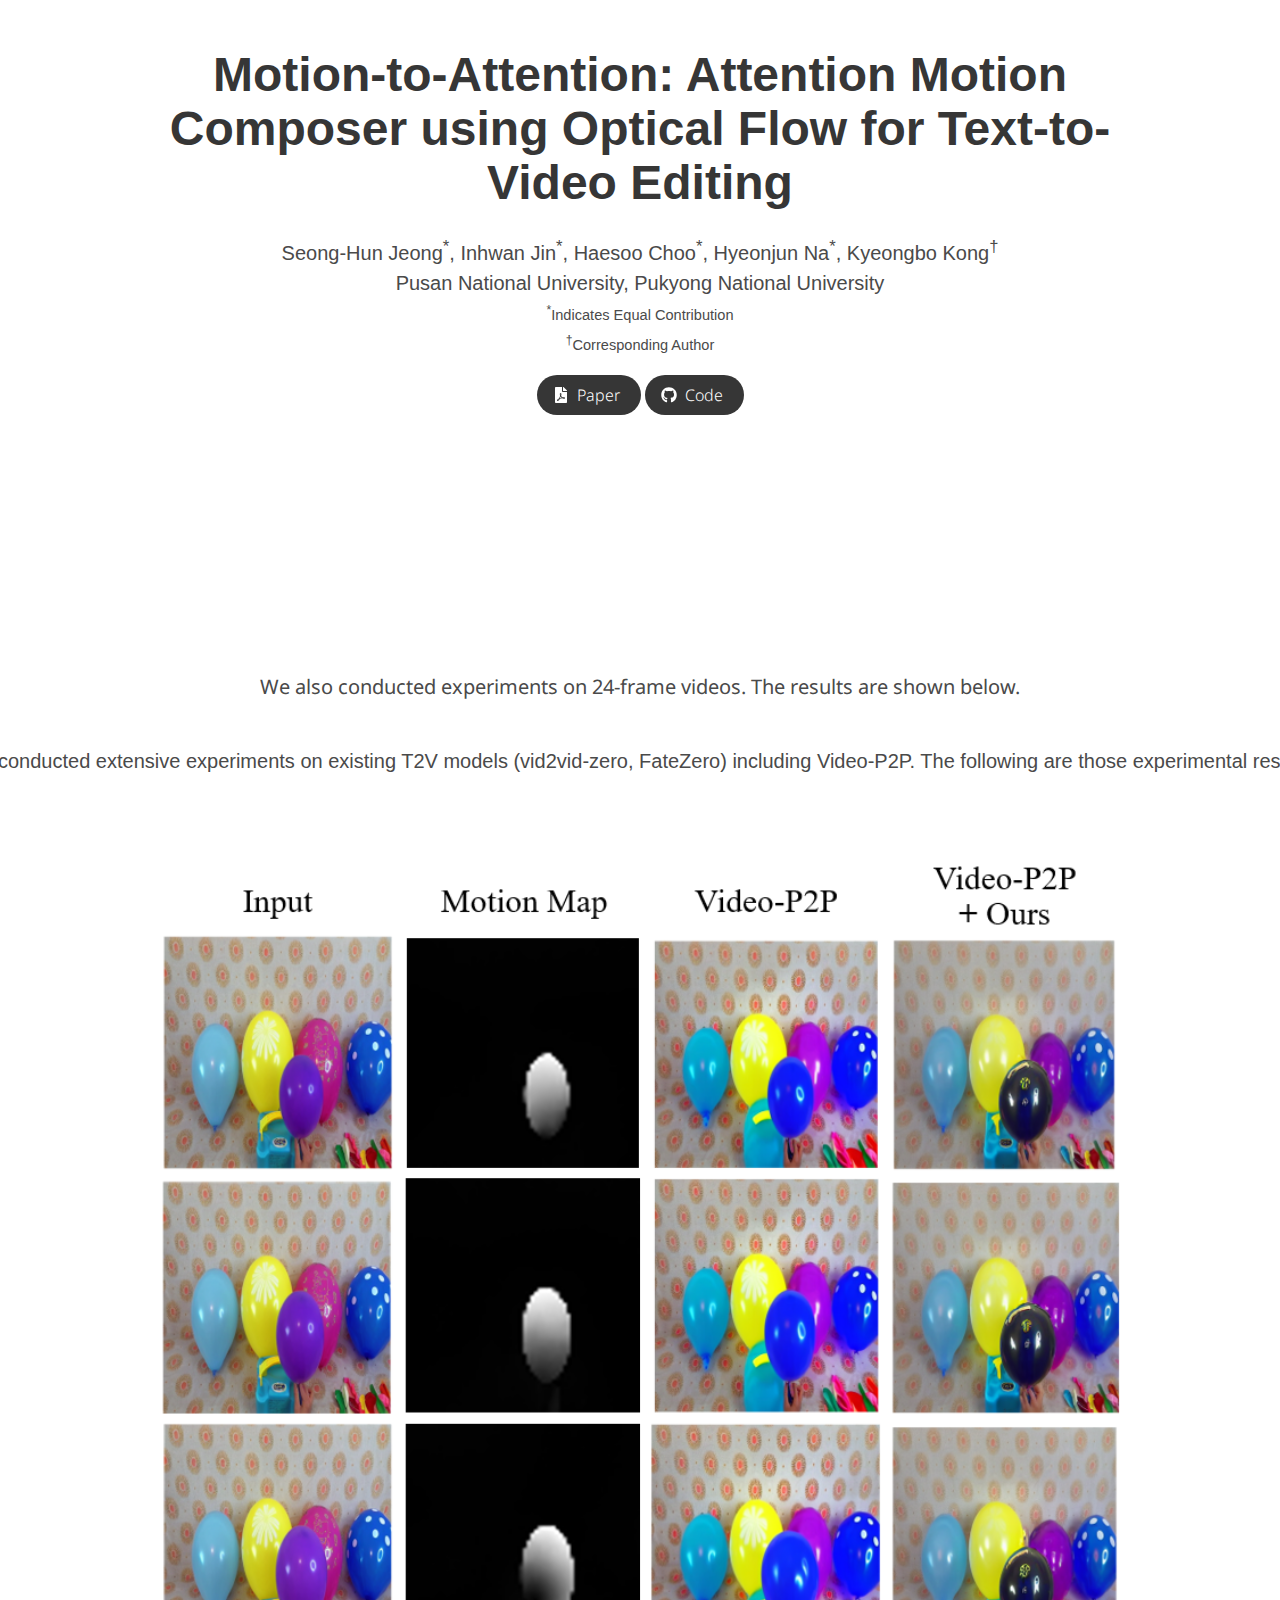
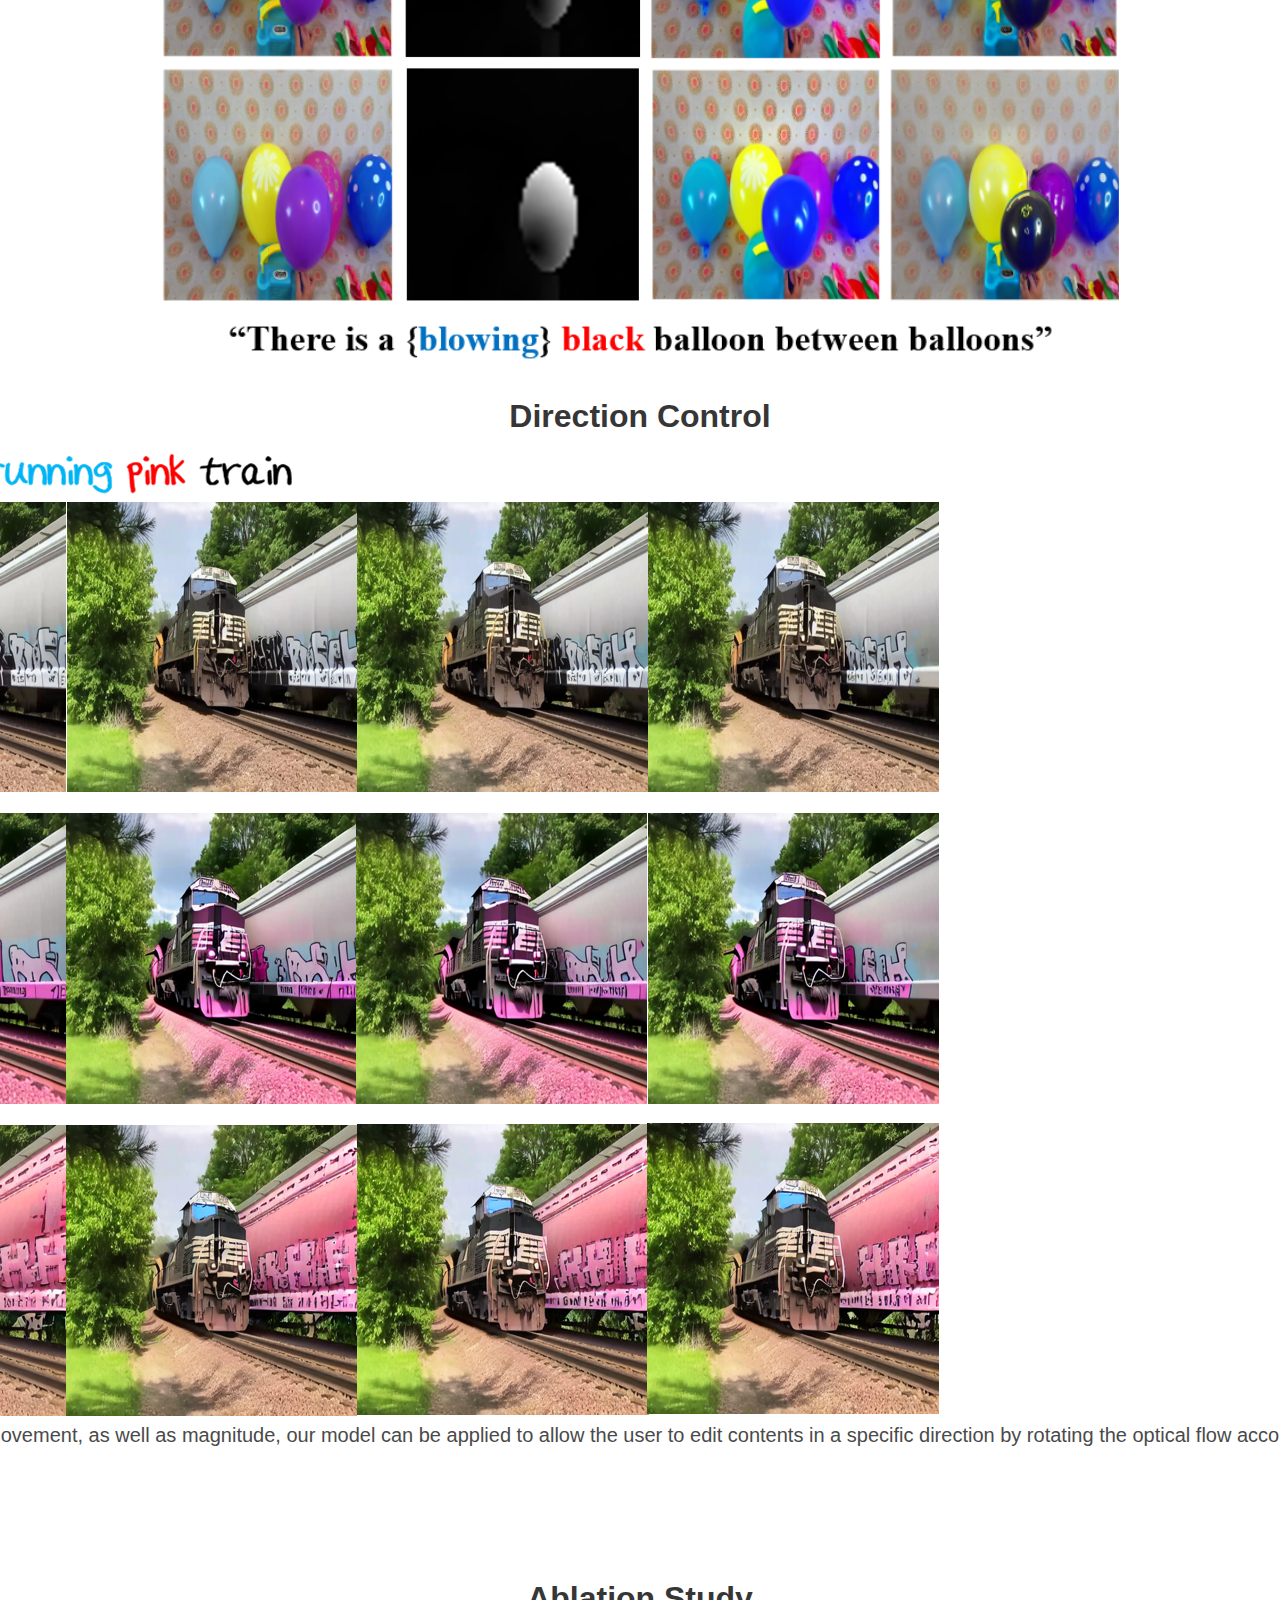
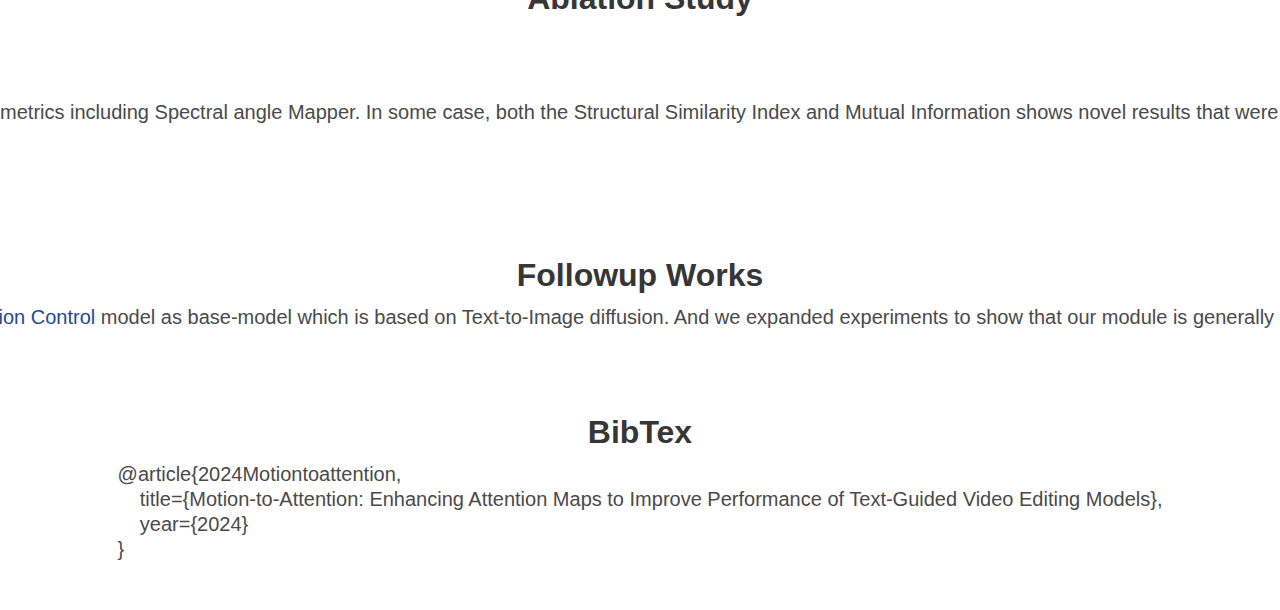
==== commit ed7dd3ff: "Update index.html" ====
--- a/index.html
+++ b/index.html
@@ -2,39 +2,30 @@
 <html>
 <head>
   <meta charset="utf-8">
-  <!-- Meta tags for social media banners, these should be filled in appropriatly as they are your "business card" -->
-  <!-- Replace the content tag with appropriate information -->
   <meta name="description" content="DESCRIPTION META TAG">
   <meta property="og:title" content="SOCIAL MEDIA TITLE TAG"/>
   <meta property="og:description" content="SOCIAL MEDIA DESCRIPTION TAG TAG"/>
   <meta property="og:url" content="URL OF THE WEBSITE"/>
-  <!-- Path to banner image, should be in the path listed below. Optimal dimenssions are 1200X630-->
   <meta property="og:image" content="static/image/your_banner_image.png" />
   <meta property="og:image:width" content="1200"/>
   <meta property="og:image:height" content="630"/>
 
-
   <meta name="twitter:title" content="TWITTER BANNER TITLE META TAG">
   <meta name="twitter:description" content="TWITTER BANNER DESCRIPTION META TAG">
-  <!-- Path to banner image, should be in the path listed below. Optimal dimenssions are 1200X600-->
   <meta name="twitter:image" content="static/images/your_twitter_banner_image.png">
   <meta name="twitter:card" content="summary_large_image">
-  <!-- Keywords for your paper to be indexed by-->
   <meta name="keywords" content="KEYWORDS SHOULD BE PLACED HERE">
   <meta name="viewport" content="width=device-width, initial-scale=1">
 
-
   <title>Motion-to-Attention: Enhancing Attention Maps to Improve Performance of Text-Guided Video Editing Models</title>
   <link rel="icon" type="image/x-icon" href="static/images/favicon.ico">
-  <link href="https://fonts.googleapis.com/css?family=Google+Sans|Noto+Sans|Castoro"
-  rel="stylesheet">
+  <link href="https://fonts.googleapis.com/css?family=Google+Sans|Noto+Sans|Castoro" rel="stylesheet">
 
   <link rel="stylesheet" href="static/css/bulma.min.css">
   <link rel="stylesheet" href="static/css/bulma-carousel.min.css">
   <link rel="stylesheet" href="static/css/bulma-slider.min.css">
   <link rel="stylesheet" href="static/css/fontawesome.all.min.css">
-  <link rel="stylesheet"
-  href="https://cdn.jsdelivr.net/gh/jpswalsh/academicons@1/css/academicons.min.css">
+  <link rel="stylesheet" href="https://cdn.jsdelivr.net/gh/jpswalsh/academicons@1/css/academicons.min.css">
   <link rel="stylesheet" href="static/css/index.css">
 
   <script src="https://ajax.googleapis.com/ajax/libs/jquery/3.5.1/jquery.min.js"></script>
@@ -43,9 +34,62 @@
   <script src="static/js/bulma-carousel.min.js"></script>
   <script src="static/js/bulma-slider.min.js"></script>
   <script src="static/js/index.js"></script>
+  <style>
+    .carousel {
+      display: flex;
+      overflow-x: auto;
+      scroll-snap-type: x mandatory;
+    }
+
+    .carousel-item {
+      flex: none;
+      width: 100%;
+      scroll-snap-align: center;
+      transition: transform 0.5s ease;
+    }
+
+    .carousel img {
+      width: 100%;
+      height: auto;
+    }
+  </style>
+  <script>
+    document.addEventListener('DOMContentLoaded', () => {
+      const carousels = document.querySelectorAll('.carousel');
+      carousels.forEach(carousel => {
+        let isDown = false;
+        let startX;
+        let scrollLeft;
+
+        carousel.addEventListener('mousedown', (e) => {
+          isDown = true;
+          carousel.classList.add('active');
+          startX = e.pageX - carousel.offsetLeft;
+          scrollLeft = carousel.scrollLeft;
+        });
+
+        carousel.addEventListener('mouseleave', () => {
+          isDown = false;
+          carousel.classList.remove('active');
+        });
+
+        carousel.addEventListener('mouseup', () => {
+          isDown = false;
+          carousel.classList.remove('active');
+        });
+
+        carousel.addEventListener('mousemove', (e) => {
+          if (!isDown) return;
+          e.preventDefault();
+          const x = e.pageX - carousel.offsetLeft;
+          const walk = (x - startX) * 3; // scroll-fast
+          carousel.scrollLeft = scrollLeft - walk;
+        });
+      });
+    });
+  </script>
+</head>
 <body>
-
-
 <section class="hero">
   <div class="hero-body">
     <div class="container is-max-desktop">
@@ -98,377 +142,186 @@
   </div>
 </section>
 
-
-       
 <!-- Image carousel -->
 <section class="hero is-small">
   <div class="hero-body">
     <div class="container is-max-desktop">
       <div id="results-carousel" class="carousel results-carousel">
-        <div class="item">
-        <!-- Video-P2P -->
-        <img class="center-img" src="static/labels/cvpr_label_video-p2p_4f.png", width="100%", style="padding-top: 2%;">
-        <img class="center-img" src="static/videos/4frame/seeds/inversion.gif", width="33.3%">
-        <img class="center-img" src="static/videos/4frame/seeds/video-p2p_original.gif", width="33.3%">
-        <img class="center-img" src="static/videos/4frame/seeds/ours.gif", width="33.3%">
-        <img class="center-img" src="static/prompt/seed_bubble.png", width="100%">
-      </div>
-       <div class="item">
-        <!-- Video-P2P -->
-        <img class="center-img" src="static/labels/cvpr_label_video-p2p_4f.png", width="100%", style="padding-top: 2%;">
-        <img class="center-img" src="static/videos/4frame/steel/inversion.gif", width="33.3%">
-        <img class="center-img" src="static/videos/4frame/steel/original.gif", width="33.3%">
-        <img class="center-img" src="static/videos/4frame/steel/ours.gif", width="33.3%">
-        <img class="center-img" src="static/prompt/seed_bubble.png", width="100%">
-      </div>
-        <div class="item">
-        <!-- Your image here -->
-        <img class="center-img" src="static/labels/cvpr_label_video-p2p_4f.png", width="100%", style="padding-top: 2%;">
-        <img class="center-img" src="static/images/clouds_waves_input.gif", width="33.3%">
-        <img class="center-img" src="static/images/clouds_waves_ori.gif", width="33.3%">
-        <img class="center-img" src="static/images/clouds_waves_MMI.gif", width="33.3%">
-        <img class="center-img" src="static/prompt/cloud_waves.png", width="100%">
-      </div>
-      <div class="item">
-        <!-- Your image here -->
-        <img class="center-img" src="static/labels/cvpr_label_video-p2p_4f.png", width="100%", style="padding-top: 2%;">
-        <img class="center-img" src="static/images/bubble_duck_input.gif", width="33.3%">
-        <img class="center-img" src="static/images/bubble_duck_ori.gif", width="33.3%">
-        <img class="center-img" src="static/images/bubble_duck_MMI.gif", width="33.3%">
-        <img class="center-img" src="static/prompt/bubble_duck.png", width="100%">
-      </div>
-     <div class="item">
-      <!-- Your image here -->
-       <img class="center-img" src="static/labels/cvpr_label_video-p2p_4f.png", width="100%", style="padding-top: 2%;">
-      <img class="center-img" src="static/images/colorful_water_input.gif", width="33.3%">
-      <img class="center-img" src="static/images/colorful_water_ori.gif", width="33.3%">
-      <img class="center-img" src="static/images/colorful_water_MMI.gif", width="33.3%">
-      <img class="center-img" src="static/prompt/colorful_water.png", width="100%">
-    </div>
-    <div class="item">
-      <!-- Your image here -->
-       <img class="center-img" src="static/labels/cvpr_label_video-p2p_4f.png", width="100%", style="padding-top: 2%;">
-      <img class="center-img" src="static/images/red_car_input.gif", width="33.3%">
-      <img class="center-img" src="static/images/red_car_ori.gif", width="33.3%">
-      <img class="center-img" src="static/images/red_car_MMI.gif", width="33.3%">
-      <img class="center-img" src="static/prompt/red_car.png", width="100%">
-    </div>
-    <div class="item">
-      <!-- vid2vid windmill -->
-       <img class="center-img" src="static/labels/cvpr_label_vid2vid-zero_4f.png", width="100%", style="padding-top: 2%;">
-      <img class="center-img" src="static/images/yellow_windmill_input.gif", width="33.3%">
-      <img class="center-img" src="static/images/vid2vid_windmill_ori.gif", width="33.3%">
-      <img class="center-img" src="static/images/vid2vid_windmill_MMI.gif", width="33.3%">
-      <img class="center-img" src="static/prompt/pink_windmill.png", width="100%">
-    </div>    
-    <div class="item">
-      <!-- vid2vid lava -->
-       <img class="center-img" src="static/labels/cvpr_label_vid2vid-zero_4f.png", width="100%", style="padding-top: 2%;">
-      <img class="center-img" src="static/images/clouds_lava_input.gif", width="33.3%">
-      <img class="center-img" src="static/images/vid2vid_lava_ori.gif", width="33.3%">
-      <img class="center-img" src="static/images/vid2vid_lava_MMI.gif", width="33.3%">
-      <img class="center-img" src="static/prompt/cloud_lava.png", width="100%">
-    </div>
-    <div class="item">
-      <!-- FateZero beer -->
-       <img class="center-img" src="static/labels/cvpr_label_fatezero_4f.png", width="100%", style="padding-top: 2%;">
-      <img class="center-img" src="static/images/beer_input.gif", width="33.3%">
-      <img class="center-img" src="static/images/fatezero_beer_ori.gif", width="33.3%">
-      <img class="center-img" src="static/images/fatezero_beer_MMI.gif", width="33.3%">
-      <img class="center-img" src="static/prompt/water_beer.png", width="100%">
-    </div>
-    <div class="item">
-      <!-- FateZero fireman -->
-       <img class="center-img" src="static/labels/cvpr_label_fatezero_4f.png", width="100%", style="padding-top: 2%;">
-      <img class="center-img" src="static/images/fatezero_fire_input.gif", width="33.3%">
-      <img class="center-img" src="static/images/fatezero_fire_ori.gif", width="33.3%">
-      <img class="center-img" src="static/images/fatezero_fire_MMI.gif", width="33.3%">
-      <img class="center-img" src="static/prompt/fire.png", width="100%">
-    </div>
-  </div>
-</div>
-<br>
-<h2 class="subtitle has-text-centered">
-  <span style="color:#FF0000">Red words</span> indicate the prompt that Prompt-to-prompt editing is applied ('replace' or 'refine'), <br>
-  <span style="color:#00B0F0">Blue words</span> indicate the prompt that Attention Flow with Motion Map Injection module is applied.
-</h2>
-</div>
+        <div class="carousel-item">
+          <img class="center-img" src="static/labels/cvpr_label_video-p2p_4f.png" width="100%" style="padding-top: 2%;">
+          <img class="center-img" src="static/videos/4frame/seeds/inversion.gif" width="33.3%">
+          <img class="center-img" src="static/videos/4frame/seeds/video-p2p_original.gif" width="33.3%">
+          <img class="center-img" src="static/videos/4frame/seeds/ours.gif" width="33.3%">
+          <img class="center-img" src="static/prompt/seed_bubble.png" width="100%">
+        </div>
+        <div class="carousel-item">
+          <img class="center-img" src="static/labels/cvpr_label_video-p2p_4f.png" width="100%" style="padding-top: 2%;">
+          <img class="center-img" src="static/videos/4frame/steel/inversion.gif" width="33.3%">
+          <img class="center-img" src="static/videos/4frame/steel/original.gif" width="33.3%">
+          <img class="center-img" src="static/videos/4frame/steel/ours.gif" width="33.3%">
+          <img class="center-img" src="static/prompt/seed_bubble.png" width="100%">
+        </div>
+        <div class="carousel-item">
+          <img class="center-img" src="static/labels/cvpr_label_video-p2p_4f.png" width="100%" style="padding-top: 2%;">
+          <img class="center-img" src="static/images/clouds_waves_input.gif" width="33.3%">
+          <img class="center-img" src="static/images/clouds_waves_ori.gif" width="33.3%">
+          <img class="center-img" src="static/images/clouds_waves_MMI.gif" width="33.3%">
+          <img class="center-img" src="static/prompt/cloud_waves.png" width="100%">
+        </div>
+        <div class="carousel-item">
+          <img class="center-img" src="static/labels/cvpr_label_video-p2p_4f.png" width="100%" style="padding-top: 2%;">
+          <img class="center-img" src="static/images/bubble_duck_input.gif" width="33.3%">
+          <img class="center-img" src="static/images/bubble_duck_ori.gif" width="33.3%">
+          <img class="center-img" src="static/images/bubble_duck_MMI.gif" width="33.3%">
+          <img class="center-img" src="static/prompt/bubble_duck.png" width="100%">
+        </div>
+        <div class="carousel-item">
+          <img class="center-img" src="static/labels/cvpr_label_video-p2p_4f.png" width="100%" style="padding-top: 2%;">
+          <img class="center-img" src="static/images/colorful_water_input.gif" width="33.3%">
+          <img class="center-img" src="static/images/colorful_water_ori.gif" width="33.3%">
+          <img class="center-img" src="static/images/colorful_water_MMI.gif" width="33.3%">
+          <img class="center-img" src="static/prompt/colorful_water.png" width="100%">
+        </div>
+        <div class="carousel-item">
+          <img class="center-img" src="static/labels/cvpr_label_video-p2p_4f.png" width="100%" style="padding-top: 2%;">
+          <img class="center-img" src="static/images/red_car_input.gif" width="33.3%">
+          <img class="center-img" src="static/images/red_car_ori.gif" width="33.3%">
+          <img class="center-img" src="static/images/red_car_MMI.gif" width="33.3%">
+          <img class="center-img" src="static/prompt/red_car.png" width="100%">
+        </div>
+        <div class="carousel-item">
+          <img class="center-img" src="static/labels/cvpr_label_vid2vid-zero_4f.png" width="100%" style="padding-top: 2%;">
+          <img class="center-img" src="static/images/yellow_windmill_input.gif" width="33.3%">
+          <img class="center-img" src="static/images/vid2vid_windmill_ori.gif" width="33.3%">
+          <img class="center-img" src="static/images/vid2vid_windmill_MMI.gif" width="33.3%">
+          <img class="center-img" src="static/prompt/pink_windmill.png" width="100%">
+        </div>    
+        <div class="carousel-item">
+          <img class="center-img" src="static/labels/cvpr_label_vid2vid-zero_4f.png" width="100%" style="padding-top: 2%;">
+          <img class="center-img" src="static/images/clouds_lava_input.gif" width="33.3%">
+          <img class="center-img" src="static/images/vid2vid_lava_ori.gif" width="33.3%">
+          <img class="center-img" src="static/images/vid2vid_lava_MMI.gif" width="33.3%">
+          <img class="center-img" src="static/prompt/cloud_lava.png" width="100%">
+        </div>
+        <div class="carousel-item">
+          <img class="center-img" src="static/labels/cvpr_label_fatezero_4f.png" width="100%" style="padding-top: 2%;">
+          <img class="center-img" src="static/images/beer_input.gif" width="33.3%">
+          <img class="center-img" src="static/images/fatezero_beer_ori.gif" width="33.3%">
+          <img class="center-img" src="static/images/fatezero_beer_MMI.gif" width="33.3%">
+          <img class="center-img" src="static/prompt/water_beer.png" width="100%">
+        </div>
+        <div class="carousel-item">
+          <img class="center-img" src="static/labels/cvpr_label_fatezero_4f.png" width="100%" style="padding-top: 2%;">
+          <img class="center-img" src="static/images/fatezero_fire_input.gif" width="33.3%">
+          <img class="center-img" src="static/images/fatezero_fire_ori.gif" width="33.3%">
+          <img class="center-img" src="static/images/fatezero_fire_MMI.gif" width="33.3%">
+          <img class="center-img" src="static/prompt/fire.png" width="100%">
+        </div>
+      </div>
+    </div>
+  </div>
 </section>
 <!-- End image carousel -->
 
-<br>
-<br>  
-<br>
-<br>
-
-<!--    Abstract    -->  
+<!-- Image carousel -->
+<section class="hero is-small">
+  <div class="hero-body">
+    <div class="container">
+      <p class="is-size-5 has-text-centered" style="padding-bottom: 2%;">We also conducted experiments on 24-frame videos. The results are shown below.</p>
+      <div id="results-carousel-2" class="carousel results-carousel">
+        <div class="carousel-item">
+          <img class="center-img" src="static/labels/cvpr_label_video-p2p_24f.png" width="100%" style="padding-top: 2%;">
+          <img class="center-img" src="static/videos/24frame/inversion.gif" width="33.3%" style="padding-top: 2%;">
+          <img class="center-img" src="static/videos/24frame/original.gif" width="33.3%">
+          <img class="center-img" src="static/videos/24frame/video-p2p_ours.gif" width="33.3%">
+          <img class="center-img" src="static/prompt/balloon_smoke.png" width="100%">
+        </div>
+      </div>
+    </div>
+  </div>
+</section>
+<!-- End image carousel -->
+
 <section class="hero teaser">
   <div class="container is-max-desktop">
     <div class="hero-body has-text-justified">
       <div class="columns is-centered has-text-centered">
-        <h2 class="title is-3">Abstract</h2>
-      </div>
-      <h2 class="subtitle">
-        Recent text-guided video editing research attempts to expand from image to video based on the text-guided image editing model. 
-        To this end, most research focuses on achieving temporal consistency between frames as a primary challenge in text-guided video editing. 
-        However, despite their efforts, the editability is still limited when there is a prompt indicating motion, such as ``floating". 
-        In our experiment, we found that this phenomenon was due to the inaccurate attention map of the motion prompt. 
-        In this paper, we suggest the Motion-to-Attention (M2A) module to perform precise video editing by explicitly taking motion into account. 
-        First, we convert the optical flow extracted from the video into a motion map. 
-        During conversion, users can selectively apply direction information to extract the motion map. 
-        The proposed M2A module uses two methods: ``Attention-Motion Swap", which directly replaces the motion map with the attention map, 
-        and ``Attention-Motion Fusion", which uses the association between the motion map and the attention map, measured by a Fusion metric, as a weight to enhance the attention map using the motion map. 
-        The Text-to-Video editing model with the proposed M2A module showed better quantitative and qualitative results compared to the existing model. 
-      </h2>
-    </div>
-  </div>
-</section>
-  
-<!--    Our Contribution    -->  
+      </div>
+        <h2 class="subtitle">
+          We conducted extensive experiments on existing T2V models (vid2vid-zero, FateZero) including Video-P2P.
+          The following are those experimental results.
+        </h2>
+    </div>
+  </div>
+</section>
+
+<section class="hero is-small">
+  <div class="hero-body">
+    <div class="container is-max-desktop">
+      <div id="results-carousel-3" class="carousel results-carousel">
+        <div class="carousel-item">
+          <img class="center-img" src="static/frame_prompt/video-p2p/black_balloon.png" width="100%">
+        </div>
+        <div class="carousel-item">
+          <img class="center-img" src="static/frame_prompt/video-p2p/black_boat.png" width="100%">
+        </div>
+        <div class="carousel-item">
+          <img class="center-img" src="static/frame_prompt/video-p2p/bubble_duck.png" width="100%">
+        </div>
+        <div class="carousel-item">
+          <img class="center-img" src="static/frame_prompt/video-p2p/chimeney.png" width="100%">
+        </div>
+        <div class="carousel-item">
+          <img class="center-img" src="static/frame_prompt/video-p2p/cloud.png" width="100%">
+        </div>
+        <div class="carousel-item">
+          <img class="center-img" src="static/frame_prompt/video-p2p/fire_container.png" width="100%">
+        </div>
+        <div class="carousel-item">
+          <img class="center-img" src="static/frame_prompt/video-p2p/lava.png" width="100%">
+        </div>
+        <div class="carousel-item">
+          <img class="center-img" src="static/frame_prompt/video-p2p/light_smoke.png" width="100%">
+        </div>
+        <div class="carousel-item">
+          <img class="center-img" src="static/frame_prompt/video-p2p/seed_bubble.png" width="100%">
+        </div>
+        <div class="carousel-item">
+          <img class="center-img" src="static/frame_prompt/video-p2p/spreading_water.png" width="100%">
+        </div>
+        <div class="carousel-item">
+          <img class="center-img" src="static/frame_prompt/fatezero/beer.png" width="100%">
+        </div>
+        <div class="carousel-item">
+          <img class="center-img" src="static/frame_prompt/fatezero/chimney.png" width="100%">
+        </div>
+        <div class="carousel-item">
+          <img class="center-img" src="static/frame_prompt/fatezero/fire.png" width="100%">
+        </div>
+        <div class="carousel-item">
+          <img class="center-img" src="static/frame_prompt/fatezero/lava.png" width="100%">
+        </div>
+        <div class="carousel-item">
+          <img class="center-img" src="static/frame_prompt/vid2vid-zero/beer.png" width="100%">
+        </div>
+        <div class="carousel-item">
+          <img class="center-img" src="static/frame_prompt/vid2vid-zero/cloud.png" width="100%">
+        </div>
+        <div class="carousel-item">
+          <img class="center-img" src="static/frame_prompt/vid2vid-zero/windmill.png" width="100%">
+        </div>
+      </div>
+    </div>
+  </div>
+</section>
+<!-- End image carousel -->
+
+<!--    Application    -->  
 <section class="hero teaser">
   <div class="container is-max-desktop">
     <div class="hero-body has-text-justified">
       <div class="columns is-centered has-text-centered">
-        <h2 class="title is-3">Our Contribution</h2>
-      </div>
-      <h2 class="subtitle">
-        Our proposed Motion-to-Attention (M2A) module gives a way to effectively inject motion extracted from video into the attention map of the prompt. 
-        We found that editing a video with the motion extracted from the video improves general editing performance and enables selective editing according to the direction in which the object moves.
-      </h2>
-    </div>
-  </div>
-</section>
-
-<!--    contribution     -->  
-<section class="hero teaser">
-  <div class="container is-max-desktop">
-    <div class="hero-body has-text-justified">
-      <!--
-      <div class="columns is-centered has-text-centered">
-        <h2 class="title is-3">Framework</h2>
-      </div> -->
-      <img class="center-img" src="static/images/CVPR_fig_3.png"/>
-      <h2 class="subtitle">
-        The existing T2V model failed to estimate an accurate attention map for the motion prompt \{Floating\}, which resulted in a decrease in editability, as shown in the top row of (b). 
-        (a) is a figure comparing the editability of Video-P2P and adding the proposed module to Video-P2P for input video. 
-        The proposed module improves the editability of existing video editing models through accurate estimation of attention maps. 
-        (b) briefly explains the method of enhancing the attention map by applying the proposed Motion-to-Attention module to address the limitations that the existing T2V model cannot accurately generate.
-      </h2>
-    </div>
-  </div>
-</section>  
-  
-<br>
-<br>
-
-  
-  
-<section class="hero teaser">
-  <div class="container is-max-desktop">
-    <div class="hero-body has-text-justified">
-      <div class="columns is-centered has-text-centered">
-        <h2 class="title is-3">Framework</h2>
-      </div>
-      <img class="center-img" src="static/images/fig2.png" />
-      <h2 class="subtitle">
-        Overall framework of this study. 
-        Overall framework. First, the T2V-Model generates an attention map by receiving video and prompts as input. 
-        At the same time, the Motion Map Injection (MMI) module receives the video frame and generates a motion map. 
-        Then motion map is injected into the attention map of the T2V-Model through two methodologies: ``Motion Swapping" and ``Weighted Sum using Correlation Score". 
-        After that, text-to-video editing is performed using the attention map that includes video motion information.
-      </h2>
-    </div>
-  </div>
-</section>
-  
-<br>
-<br>
-<section class="hero teaser">
-  <div class="container is-max-desktop">
-    <div class="hero-body has-text-justified">
-      <div class="columns is-centered has-text-centered">
-        <h2 class="title is-3">Qualitative Results</h2>
-        </div>
-          <h2 class="subtitle">
-              First, we provide results for 8 frames and 24 frames. It is possible to use not only 8 frames, which are commonly used by most video editing models, but also up to 24 frames.
-            </h2>
-    </div>
-  </div>
-
-  <!-- Image carousel -->
-<section class="hero is-small">
-  <div class="hero-body">
-    <div class="container is-max-desktop">
-      <div id="results-carousel" class="carousel results-carousel">
-       <div class="item">
-        <!-- Video-P2P -->
-        <img class="center-img" src="static/labels/cvpr_label_Video-P2P_8f.png", width="100%", style="padding-top: 2%;">
-        <img class="center-img" src="static/videos/8frame/barabaque/inversion.gif", width="33.3%">
-        <img class="center-img" src="static/videos/8frame/barabaque/video-p2p_original.gif", width="33.3%">
-        <img class="center-img" src="static/videos/8frame/barabaque/ours.gif", width="33.3%">
-        <img class="center-img" src="static/prompt/barbaque.png", width="100%">
-      </div>
-      <div class="item">
-        <!-- Video-P2P -->
-        <img class="center-img" src="static/labels/cvpr_label_Video-P2P_8f.png", width="100%", style="padding-top: 2%;">
-        <img class="center-img" src="static/videos/8frame/chimney/inversion.gif", width="33.3%">
-        <img class="center-img" src="static/videos/8frame/chimney/video-p2p_original.gif", width="33.3%">
-        <img class="center-img" src="static/videos/8frame/chimney/ours.gif", width="33.3%">
-        <img class="center-img" src="static/prompt/bubble_chimney.png", width="100%">
-      </div>
-      <div class="item">
-        <!-- Video-P2P -->
-        <img class="center-img" src="static/labels/cvpr_label_Video-P2P_8f.png", width="100%", style="padding-top: 2%;">
-        <img class="center-img" src="static/videos/8frame/cloud_tower/inversion.gif", width="33.3%">
-        <img class="center-img" src="static/videos/8frame/cloud_tower/original.gif", width="33.3%">
-        <img class="center-img" src="static/videos/8frame/cloud_tower/ours.gif", width="33.3%">
-        <img class="center-img" src="static/prompt/cloud_waves.png", width="100%">
-      </div>
-      <div class="item">
-        <!-- Video-P2P -->
-        <img class="center-img" src="static/labels/cvpr_label_Video-P2P_8f.png", width="100%", style="padding-top: 2%;">
-        <img class="center-img" src="static/videos/8frame/water_bubble/inversion.gif", width="33.3%">
-        <img class="center-img" src="static/videos/8frame/water_bubble/original.gif", width="33.3%">
-        <img class="center-img" src="static/videos/8frame/water_bubble/ours.gif", width="33.3%">
-        <img class="center-img" src="static/prompt/bubble_duck.png", width="100%">
-      </div>
-      <div class="item">
-        <!-- Video-P2P -->
-        <img class="center-img" src="static/labels/cvpr_label_Video-P2P_8f.png", width="100%", style="padding-top: 2%;">
-        <img class="center-img" src="static/videos/8frame/fire/inversion.gif", width="33.3%">
-        <img class="center-img" src="static/videos/8frame/fire/original.gif", width="33.3%">
-        <img class="center-img" src="static/videos/8frame/fire/ours.gif", width="33.3%">
-        <img class="center-img" src="static/prompt/fire.png", width="100%">
-      </div>
-      <div class="item">
-        <!-- Video-P2P -->
-        <img class="center-img" src="static/labels/cvpr_label_Video-P2P_8f.png", width="100%", style="padding-top: 2%;">
-        <img class="center-img" src="static/videos/8frame/water_glass/inversion.gif", width="33.3%">
-        <img class="center-img" src="static/videos/8frame/water_glass/original.gif", width="33.3%">
-        <img class="center-img" src="static/videos/8frame/water_glass/ours.gif", width="33.3%">
-        <img class="center-img" src="static/prompt/water_beer.png", width="100%">
-      </div>
-      <div class="item">
-        <!-- Video-P2P -->
-        <img class="center-img" src="static/labels/cvpr_label_Video-P2P_8f.png", width="100%", style="padding-top: 2%;">
-        <img class="center-img" src="static/videos/8frame/windmill/inversion.gif", width="33.3%">
-        <img class="center-img" src="static/videos/8frame/windmill/original.gif", width="33.3%">
-        <img class="center-img" src="static/videos/8frame/windmill/ours.gif", width="33.3%">
-        <img class="center-img" src="static/prompt/pink_windmill.png", width="100%">
-
-    </div>
-  </div>
-</div>
-</div>
-</section>
-<!-- End image carousel -->
-
-  <!-- Image carousel -->
-<section class="hero is-small">
-  <div class="hero-body">
-    <div class="container">
-      <div id="results-carousel" class="carousel results-carousel">
-       <div class="item">
-        <!-- Video-P2P -->
-        <img class="center-img" src="static/labels/cvpr_label_video-p2p_24f.png", width="100%", style="padding-top: 2%;">
-        <img class="center-img" src="static/videos/24frame/inversion.gif", width="33.3%", style="padding-top: 2%;">
-        <img class="center-img" src="static/videos/24frame/original.gif", width="33.3%">
-        <img class="center-img" src="static/videos/24frame/video-p2p_ours.gif", width="33.3%">
-        <img class="center-img" src="static/prompt/balloon_smoke.png", width="100%">
-    </div>
-  </div>
-</div>
-</div>
-</section>
-<!-- End image carousel -->
-  
-<section class="hero teaser">
-  <div class="container is-max-desktop">
-    <div class="hero-body has-text-justified">
-      <div class="columns is-centered has-text-centered">
-      </div>
-        <h2 class="subtitle">
-          We coducted extensive exprements on existing T2V models (vid2vid-zero, FateZero) including Video-P2P.
-          Followings are those expermental results.
-        </h2>
-    </div>
-  </div>
-</section>
-
-<section class="hero is-small">
-  <div class="hero-body">
-    <div class="container is-max-desktop">
-      <div id="results-carousel" class="carousel results-carousel">
-       <div class="item">
-          <img class="center-img" src="static/frame_prompt/video-p2p/black_balloon.png" width="100%" >
-         </div>
-       <div class="item">
-          <img class="center-img" src="static/frame_prompt/video-p2p/black_boat.png" width="100%" >
-         </div>
-       <div class="item">
-          <img class="center-img" src="static/frame_prompt/video-p2p/bubble_duck.png" width="100%">
-         </div>
-       <div class="item">
-          <img class="center-img" src="static/frame_prompt/video-p2p/chimeney.png" width="100%">
-         </div>
-       <div class="item">
-          <img class="center-img" src="static/frame_prompt/video-p2p/cloud.png" width="100%">
-         </div>
-       <div class="item">
-          <img class="center-img" src="static/frame_prompt/video-p2p/fire_container.png" width="100%">
-         </div>
-       <div class="item">
-          <img class="center-img" src="static/frame_prompt/video-p2p/lava.png" width="100%" >
-         </div>
-       <div class="item">
-          <img class="center-img" src="static/frame_prompt/video-p2p/light_smoke.png" width="100%" >
-         </div>
-       <div class="item">
-          <img class="center-img" src="static/frame_prompt/video-p2p/seed_bubble.png" width="100%">
-         </div>
-       <div class="item">
-          <img class="center-img" src="static/frame_prompt/video-p2p/spreading_water.png" width="100%" >
-         </div>
-       <div class="item">
-          <img class="center-img" src="static/frame_prompt/fatezero/beer.png" width="100%" >
-         </div>
-       <div class="item">
-          <img class="center-img" src="static/frame_prompt/fatezero/chimney.png" width="100%" >
-         </div>
-       <div class="item">
-          <img class="center-img" src="static/frame_prompt/fatezero/fire.png" width="100%" >
-         </div>
-       <div class="item">
-          <img class="center-img" src="static/frame_prompt/fatezero/lava.png" width="100%" >
-         </div>
-       <div class="item">
-          <img class="center-img" src="static/frame_prompt/vid2vid-zero/beer.png" width="100%" >
-         </div>
-       <div class="item">
-          <img class="center-img" src="static/frame_prompt/vid2vid-zero/cloud.png" width="100%" >
-         </div>
-       <div class="item">
-          <img class="center-img" src="static/frame_prompt/vid2vid-zero/windmill.png" width="100%" >
-         </div>
-      </div>
-    </div>
-  </div>
-</section>
-<!-- End image carousel -->
-
-
-<br>
-<br>
-<br>
-<br>
-  
-
-<!--    Direction application     -->  
-<section class="hero teaser">
-  <div class="container is-max-desktop">
-    <div class="hero-body has-text-justified">
-      <div class="columns is-centered has-text-centered">
-        <h2 class="title is-3">Application</h2>
+        <h2 class="title is-3">Direction Control</h2>
       </div>
       <img class="center-img" src="static/images/f_pink_train.png"/>
       <h2 class="subtitle">
@@ -507,7 +360,6 @@
   </div>
 </section>
 
-
 <br>
 <br>
 <br>
@@ -522,7 +374,7 @@
       </div>
       <h2 class="subtitle">
         We used <a href="https://video-p2p.github.io/">Video-P2P: Video Editing with Cross-attention Control</a> model as base-model which is based on Text-to-Image diffusion.
-        And we expanded experments to show that our module is generally suitable for other T2V models, 
+        And we expanded experiments to show that our module is generally suitable for other T2V models, 
         <a href="https://github.com/baaivision/vid2vid-zero">vid2vid</a> and <a href="https://fate-zero-edit.github.io/">FateZero</a>.
       </h2>
     </div>
@@ -531,7 +383,6 @@
 
 <br> 
 <br> 
-
 
 <!--    BibTex    -->  
 <section class="hero teaser">
@@ -549,7 +400,5 @@
     </div>
   </div>
 </section>
-
-
-  </body>
-  </html>
+</body>
+</html>
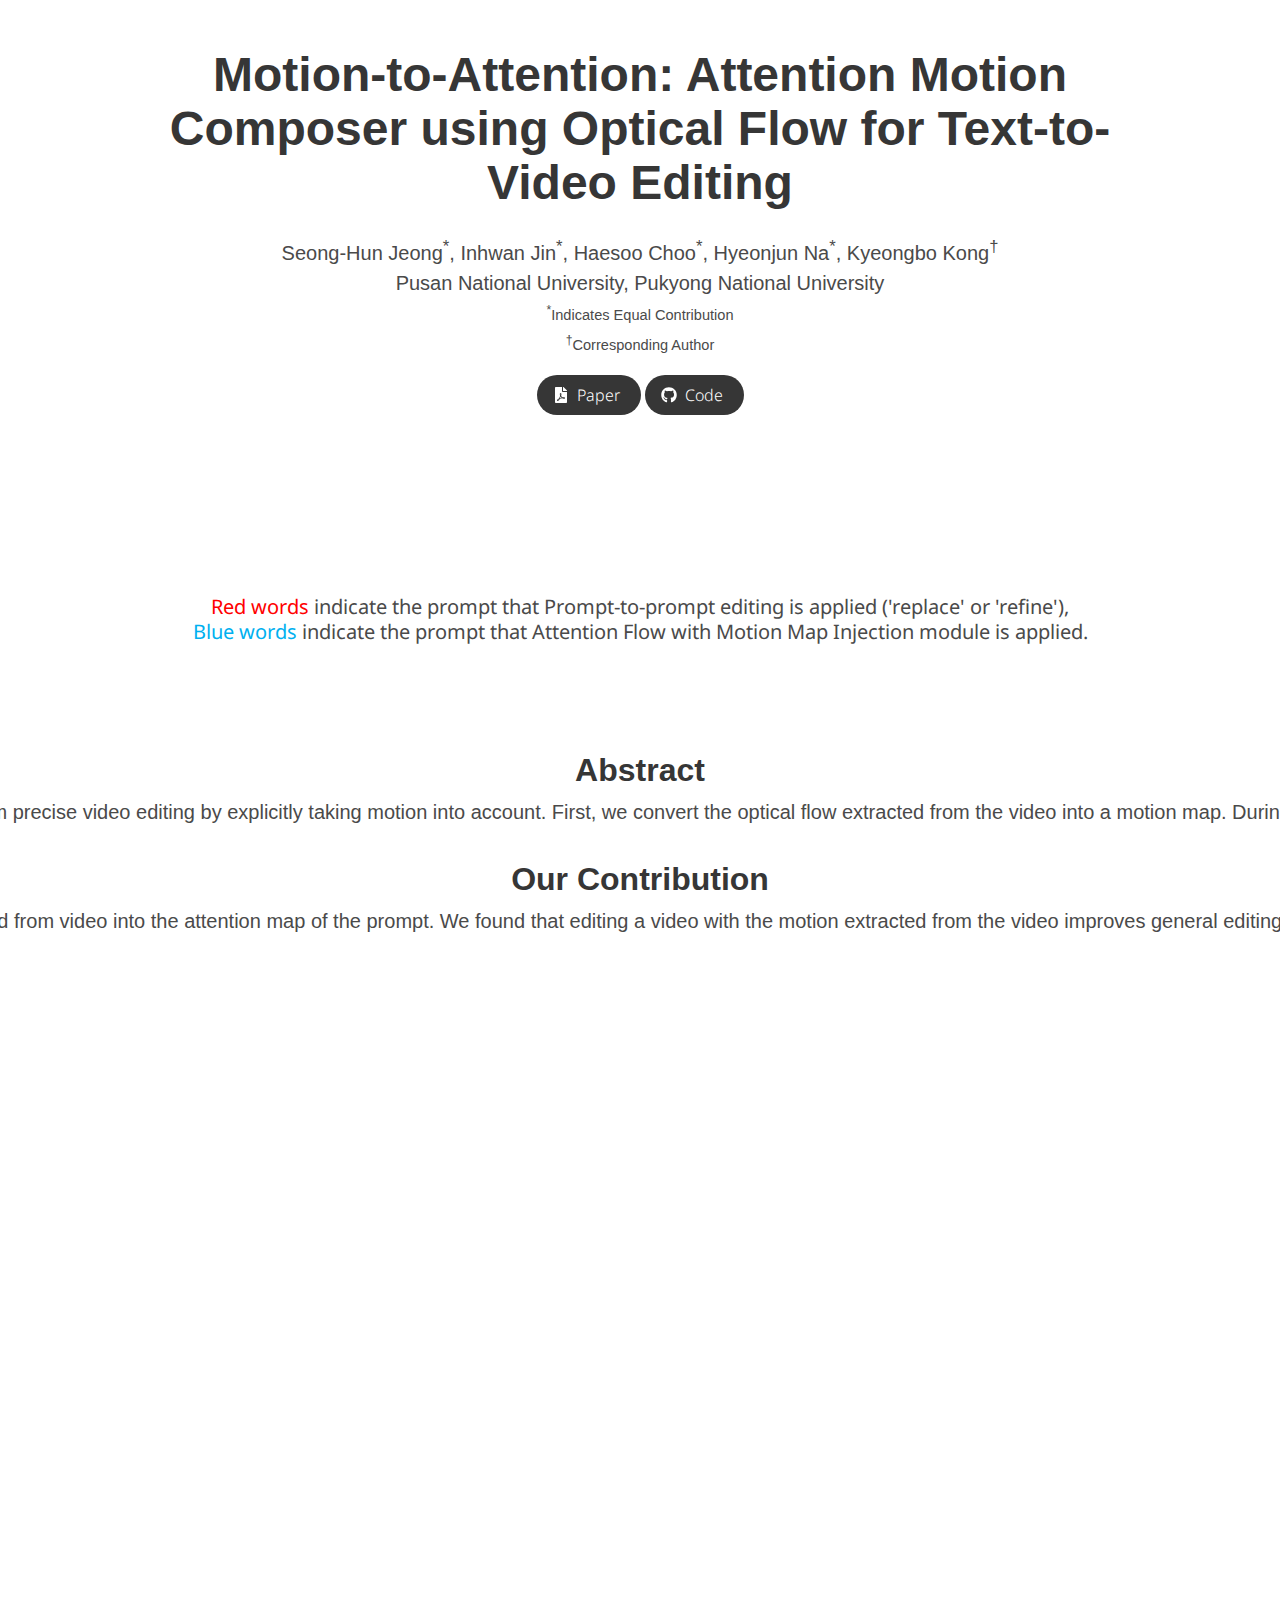
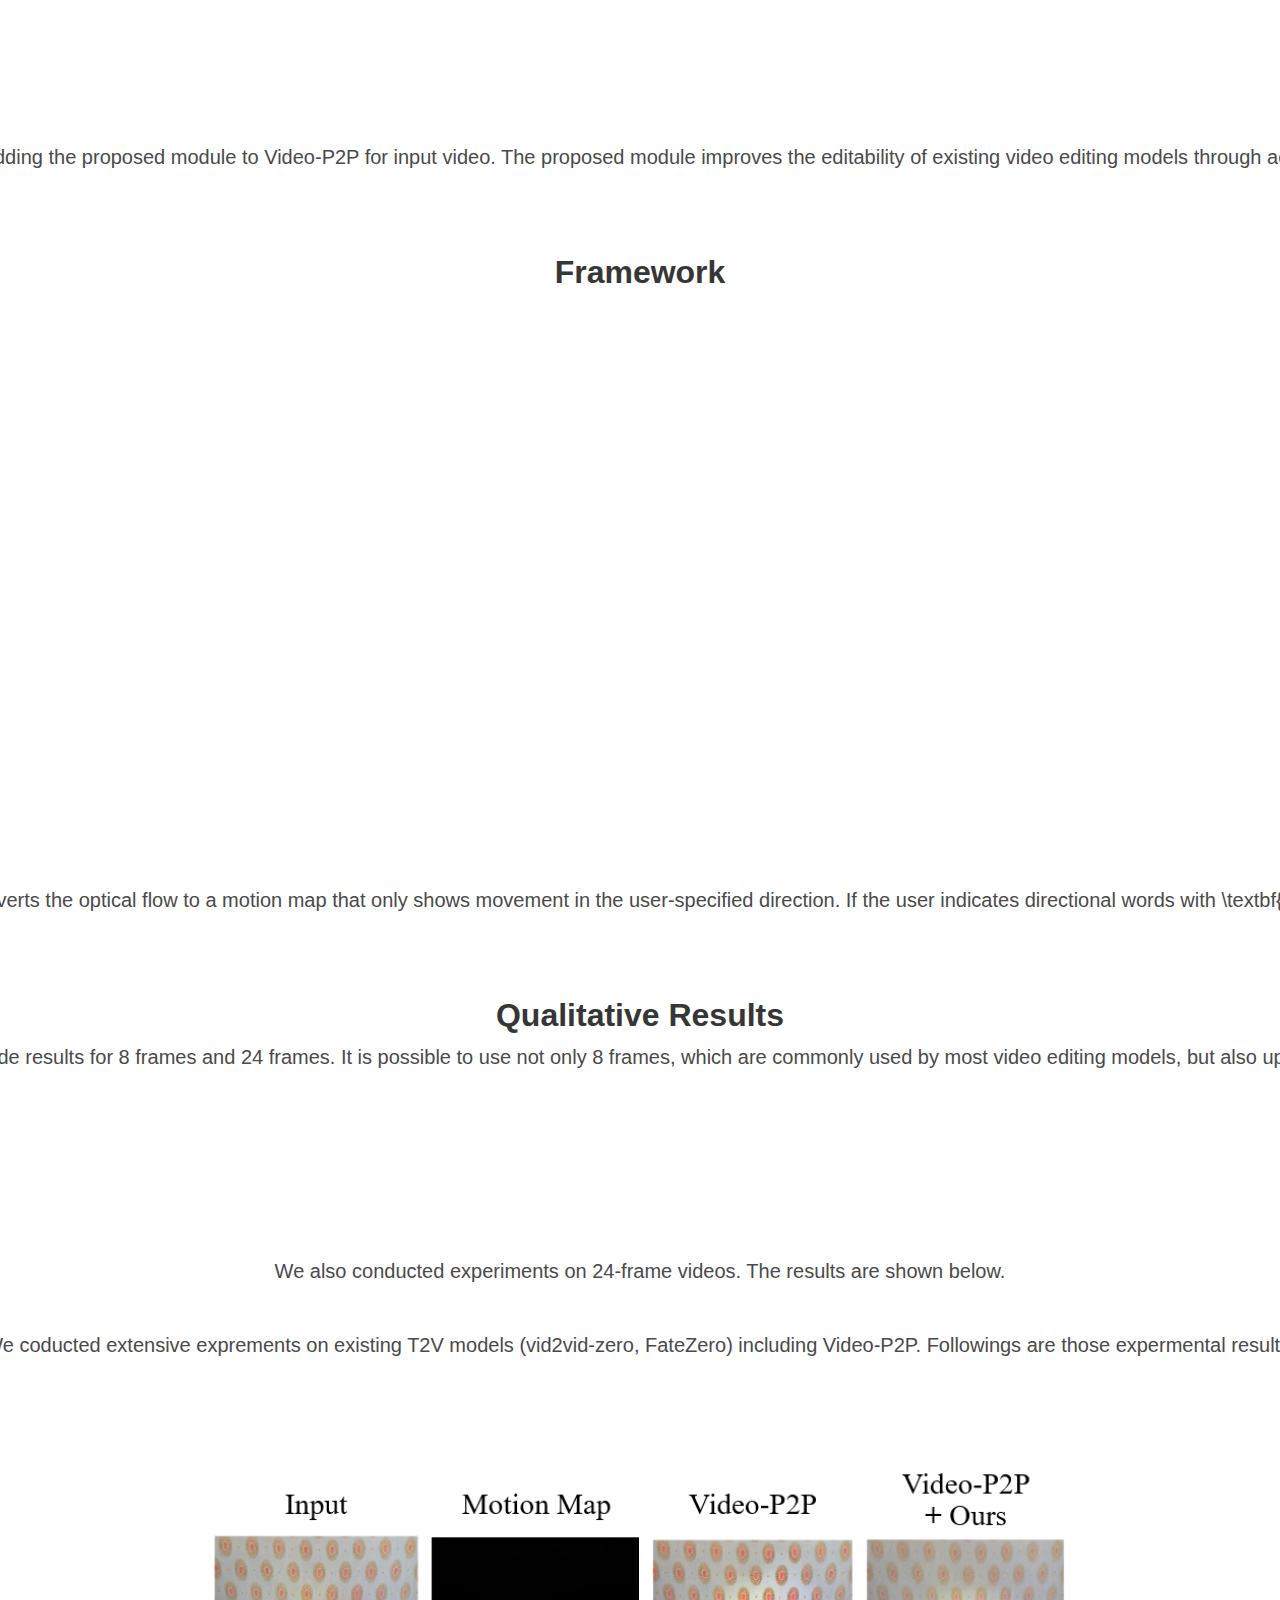
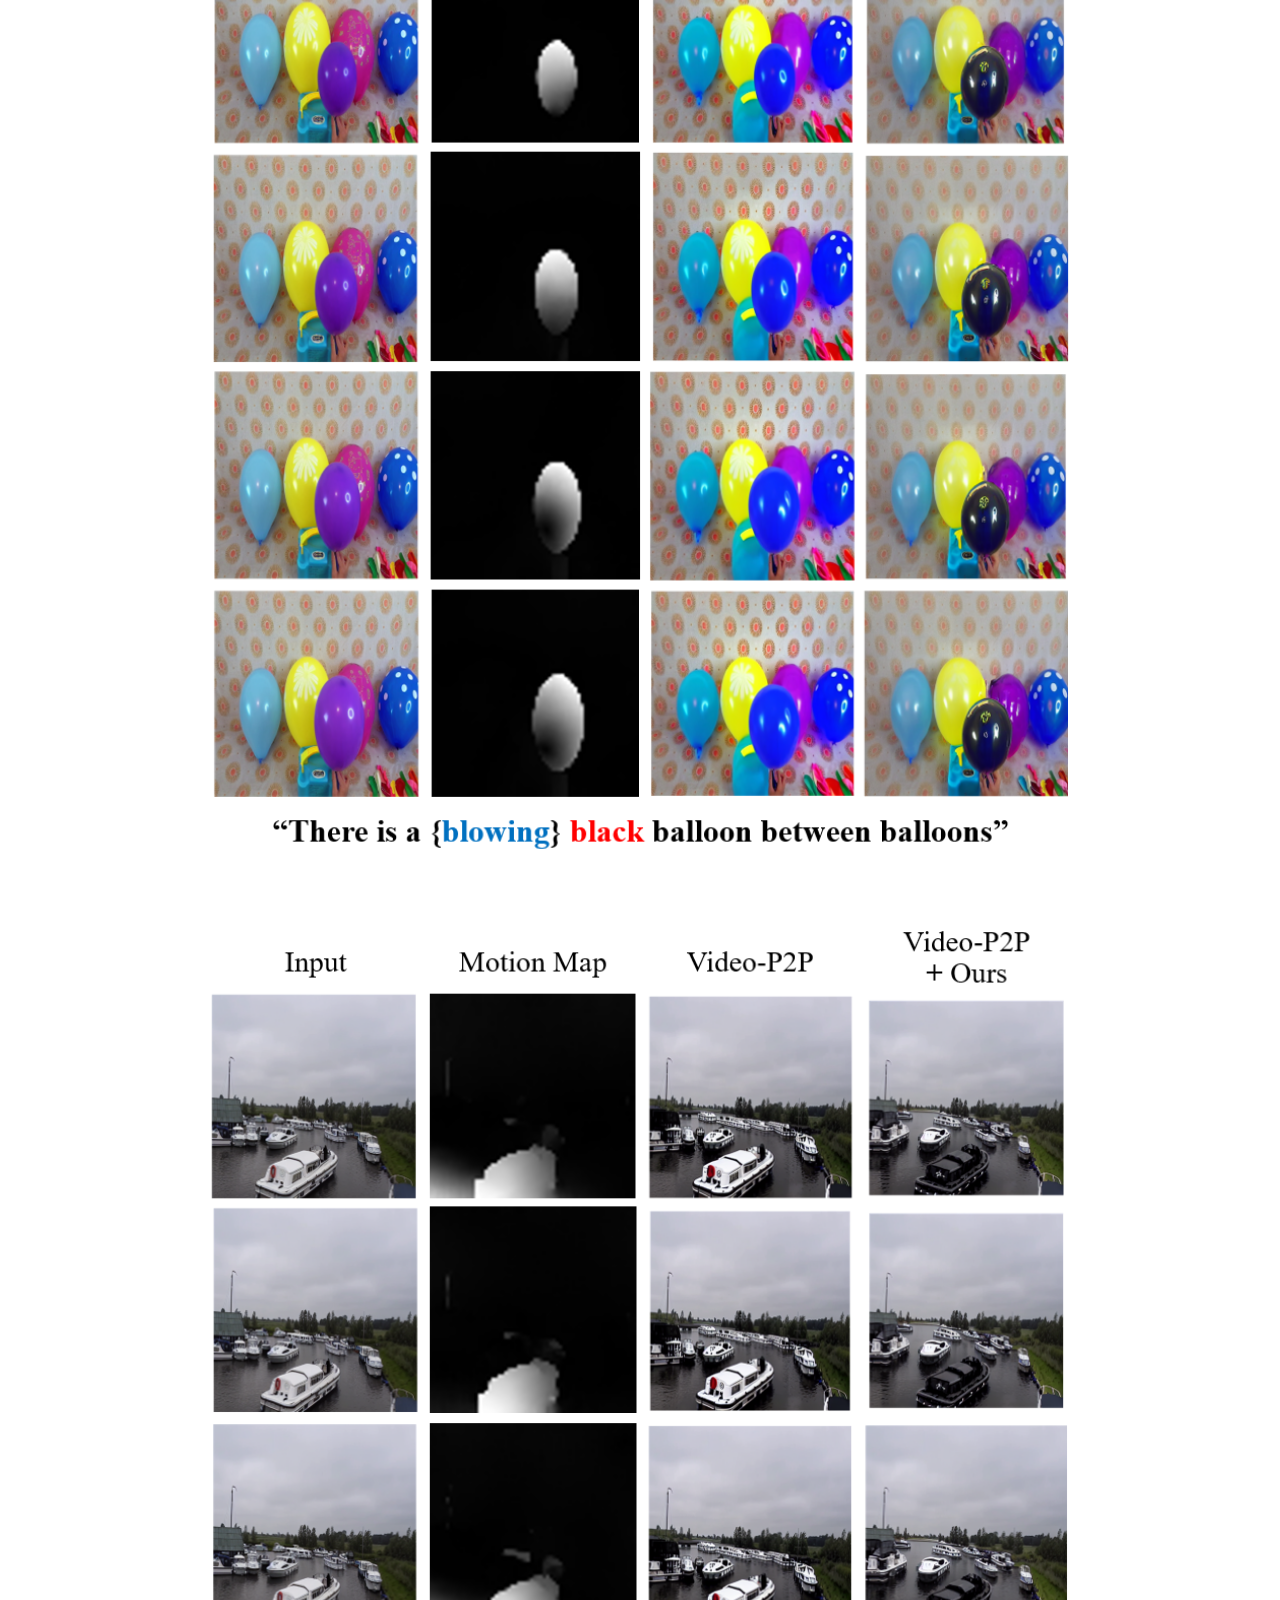
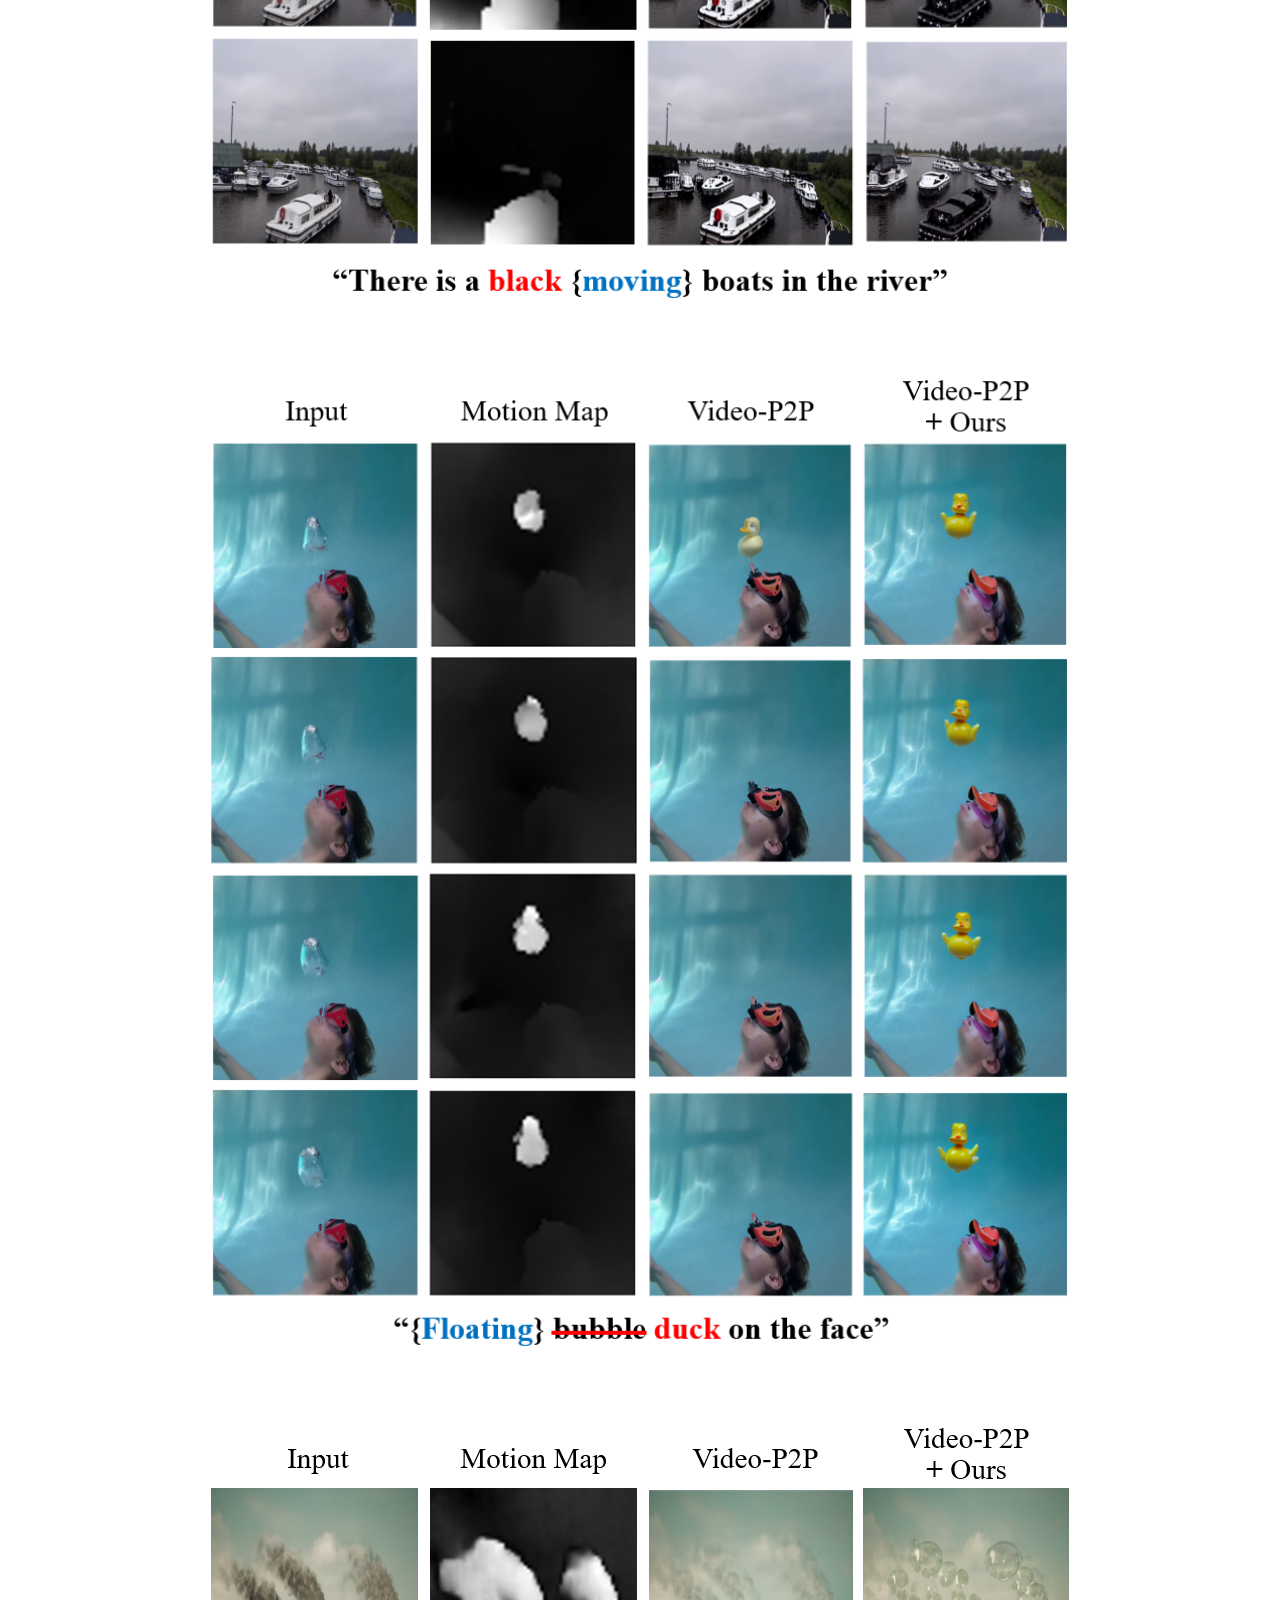
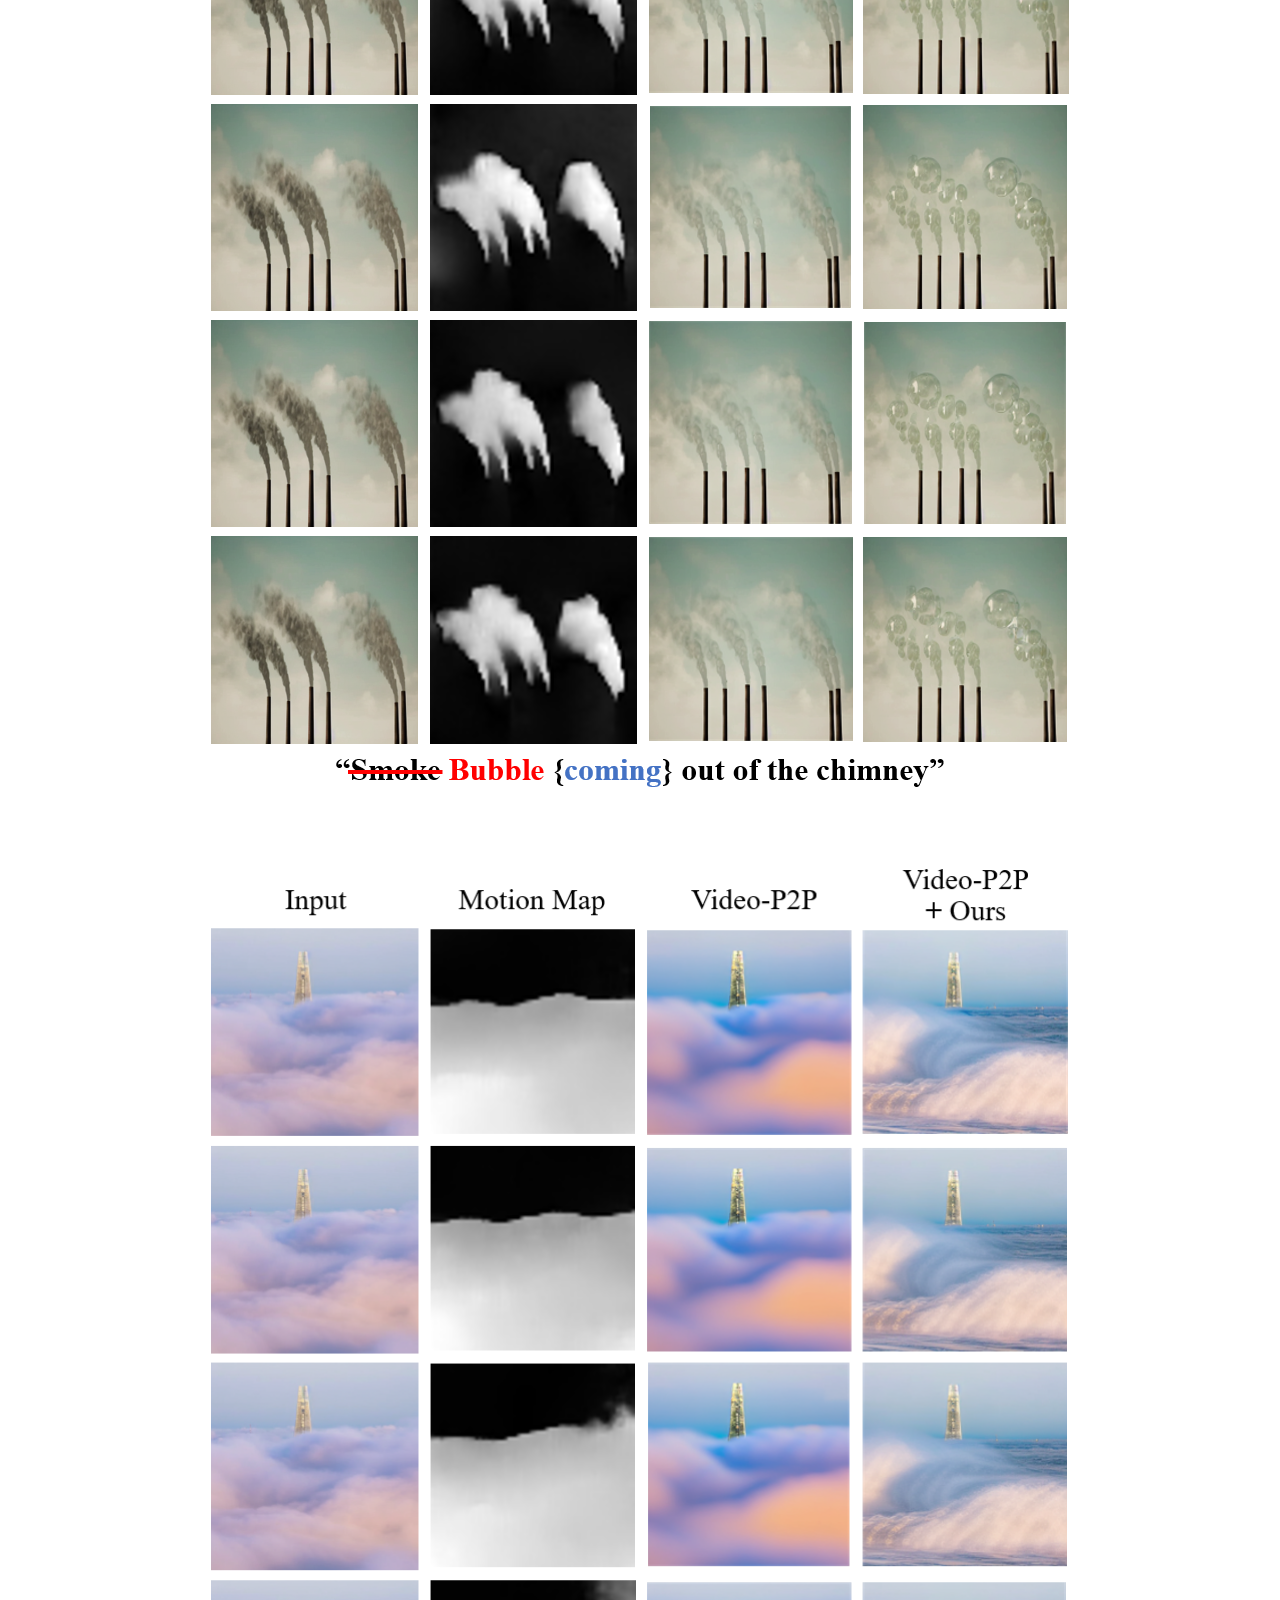
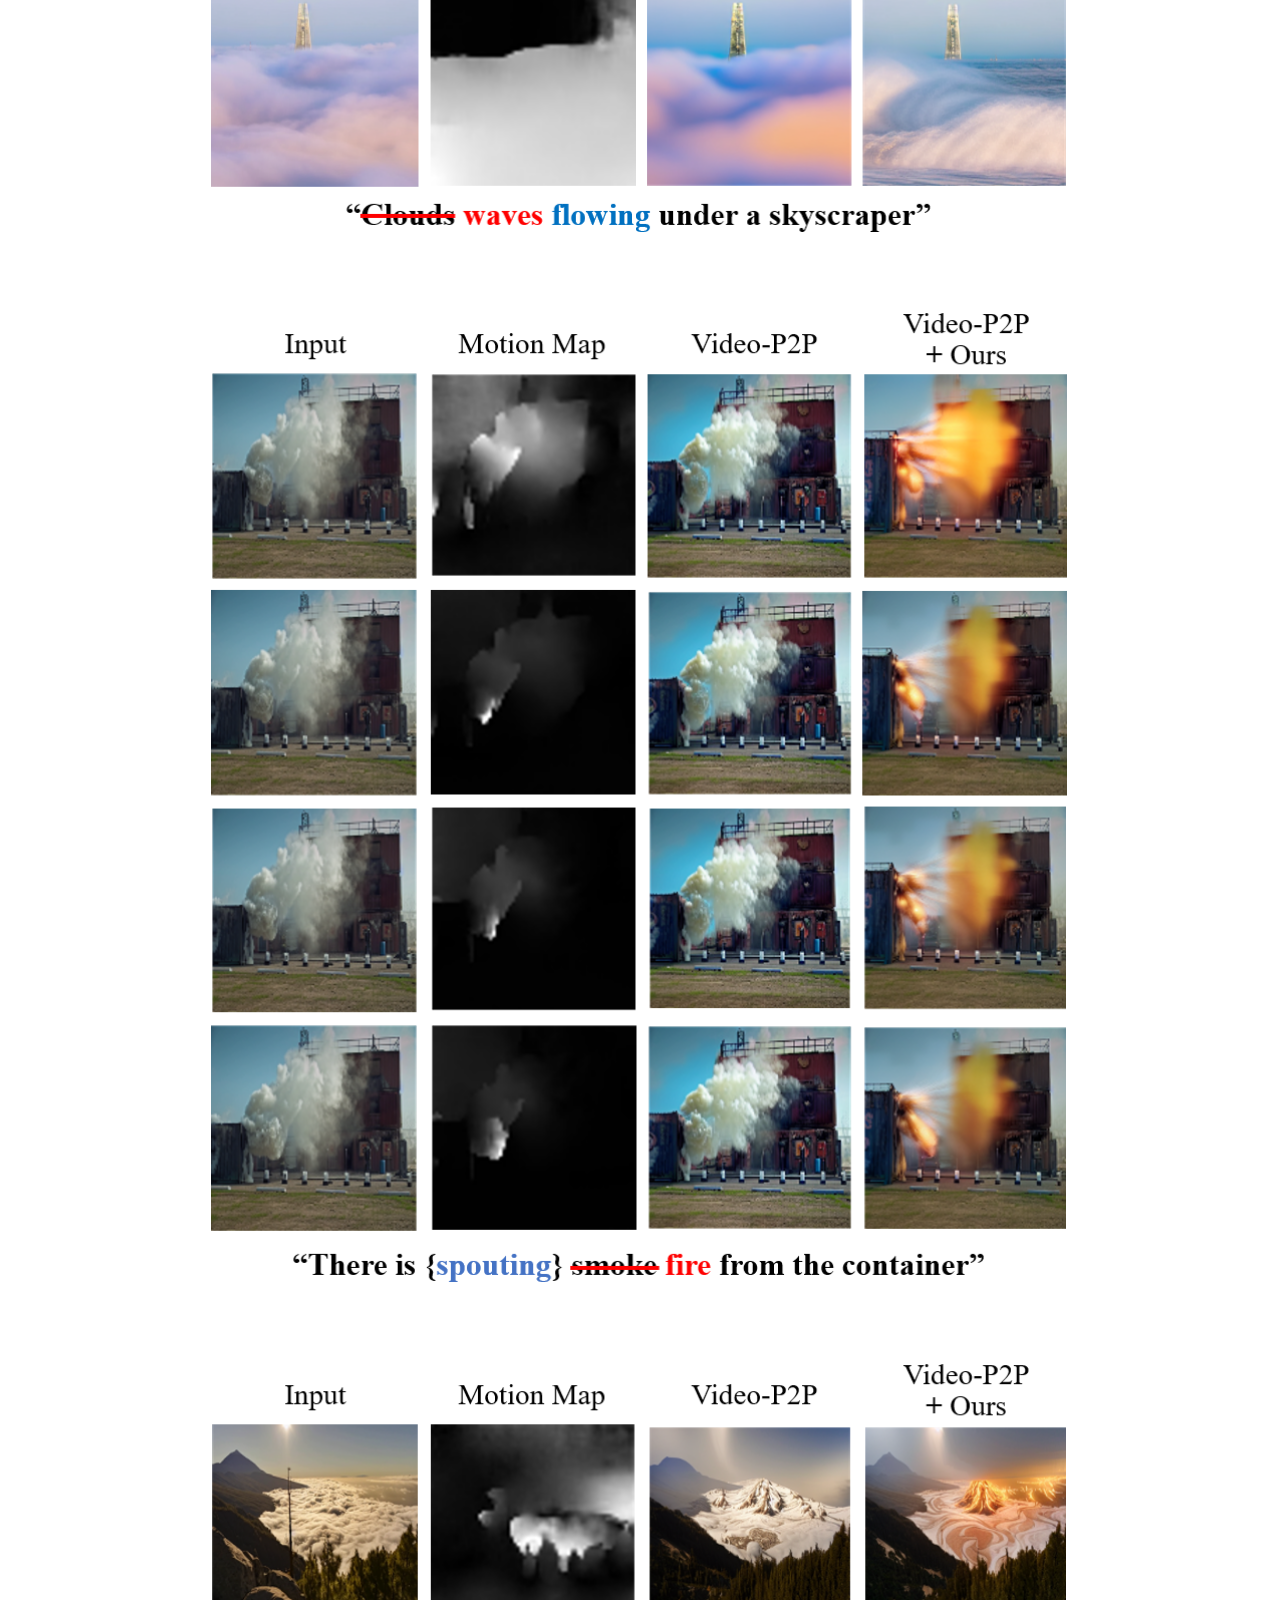
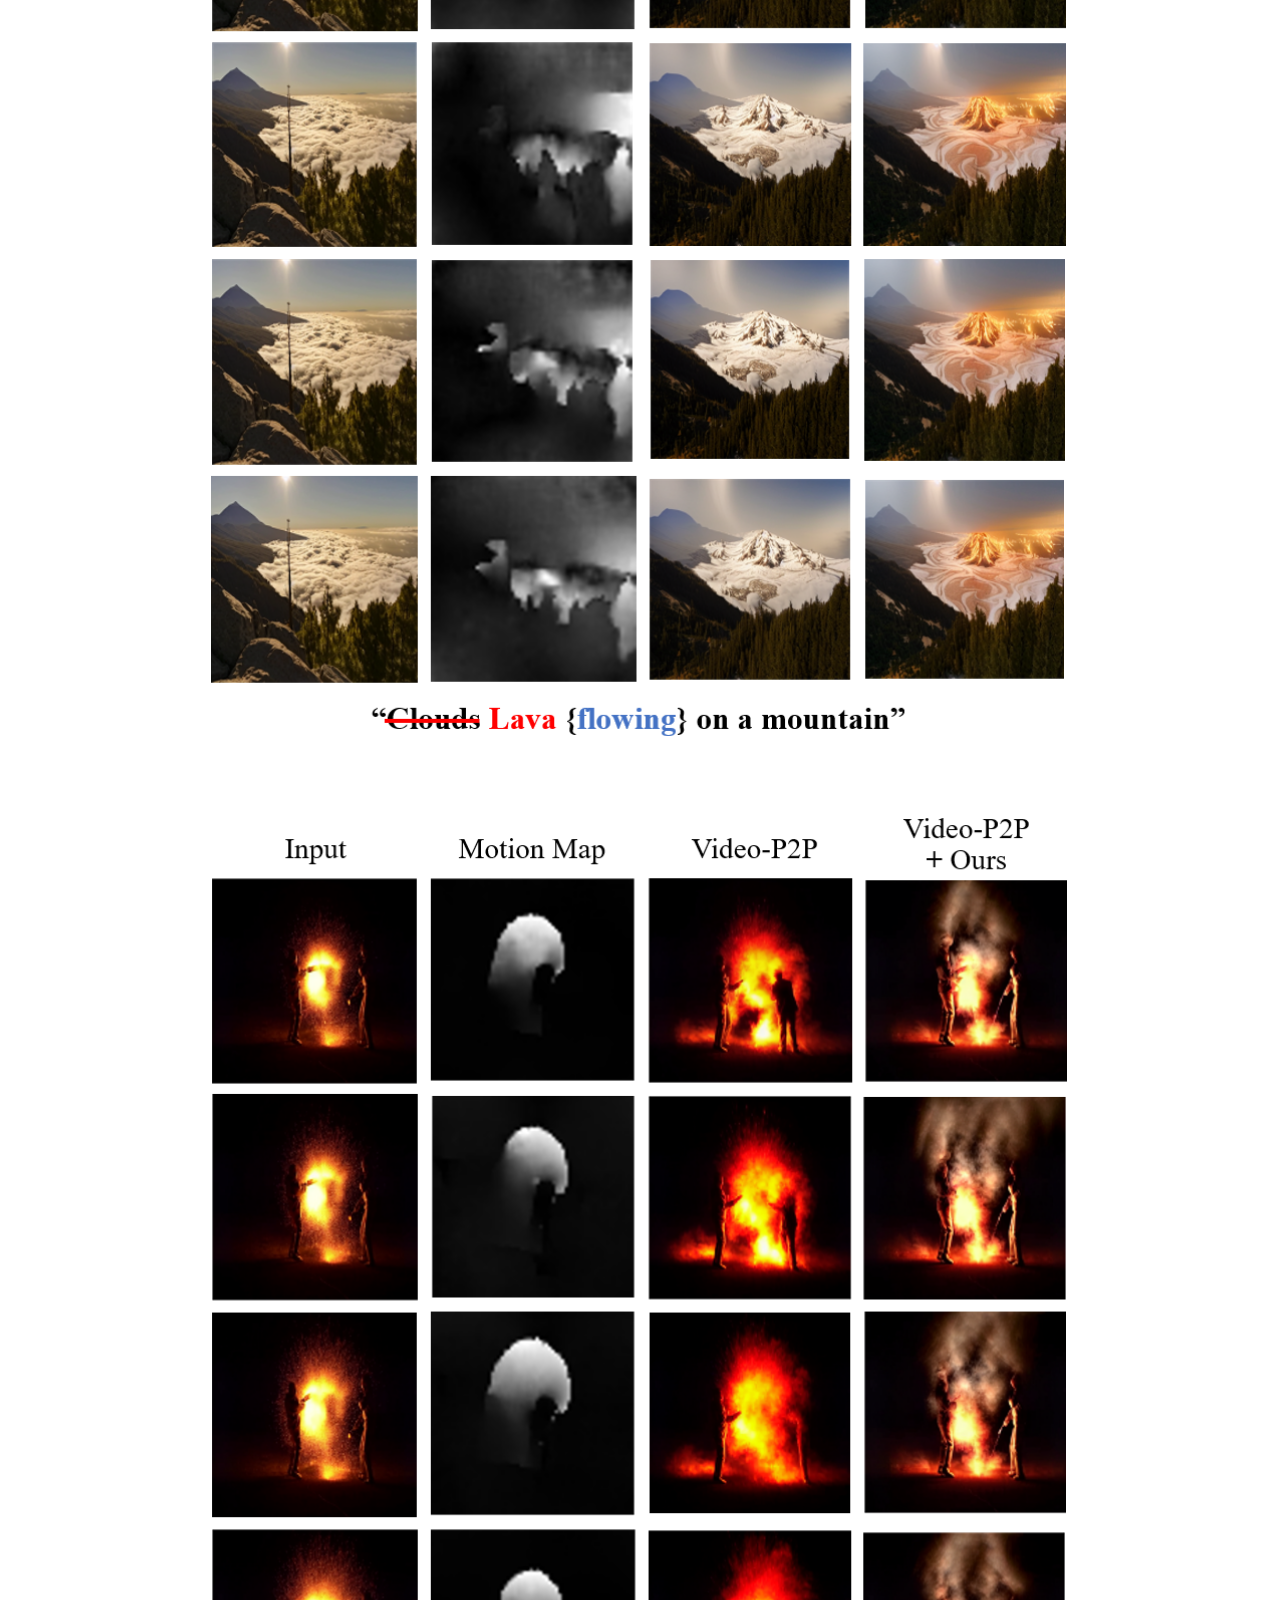
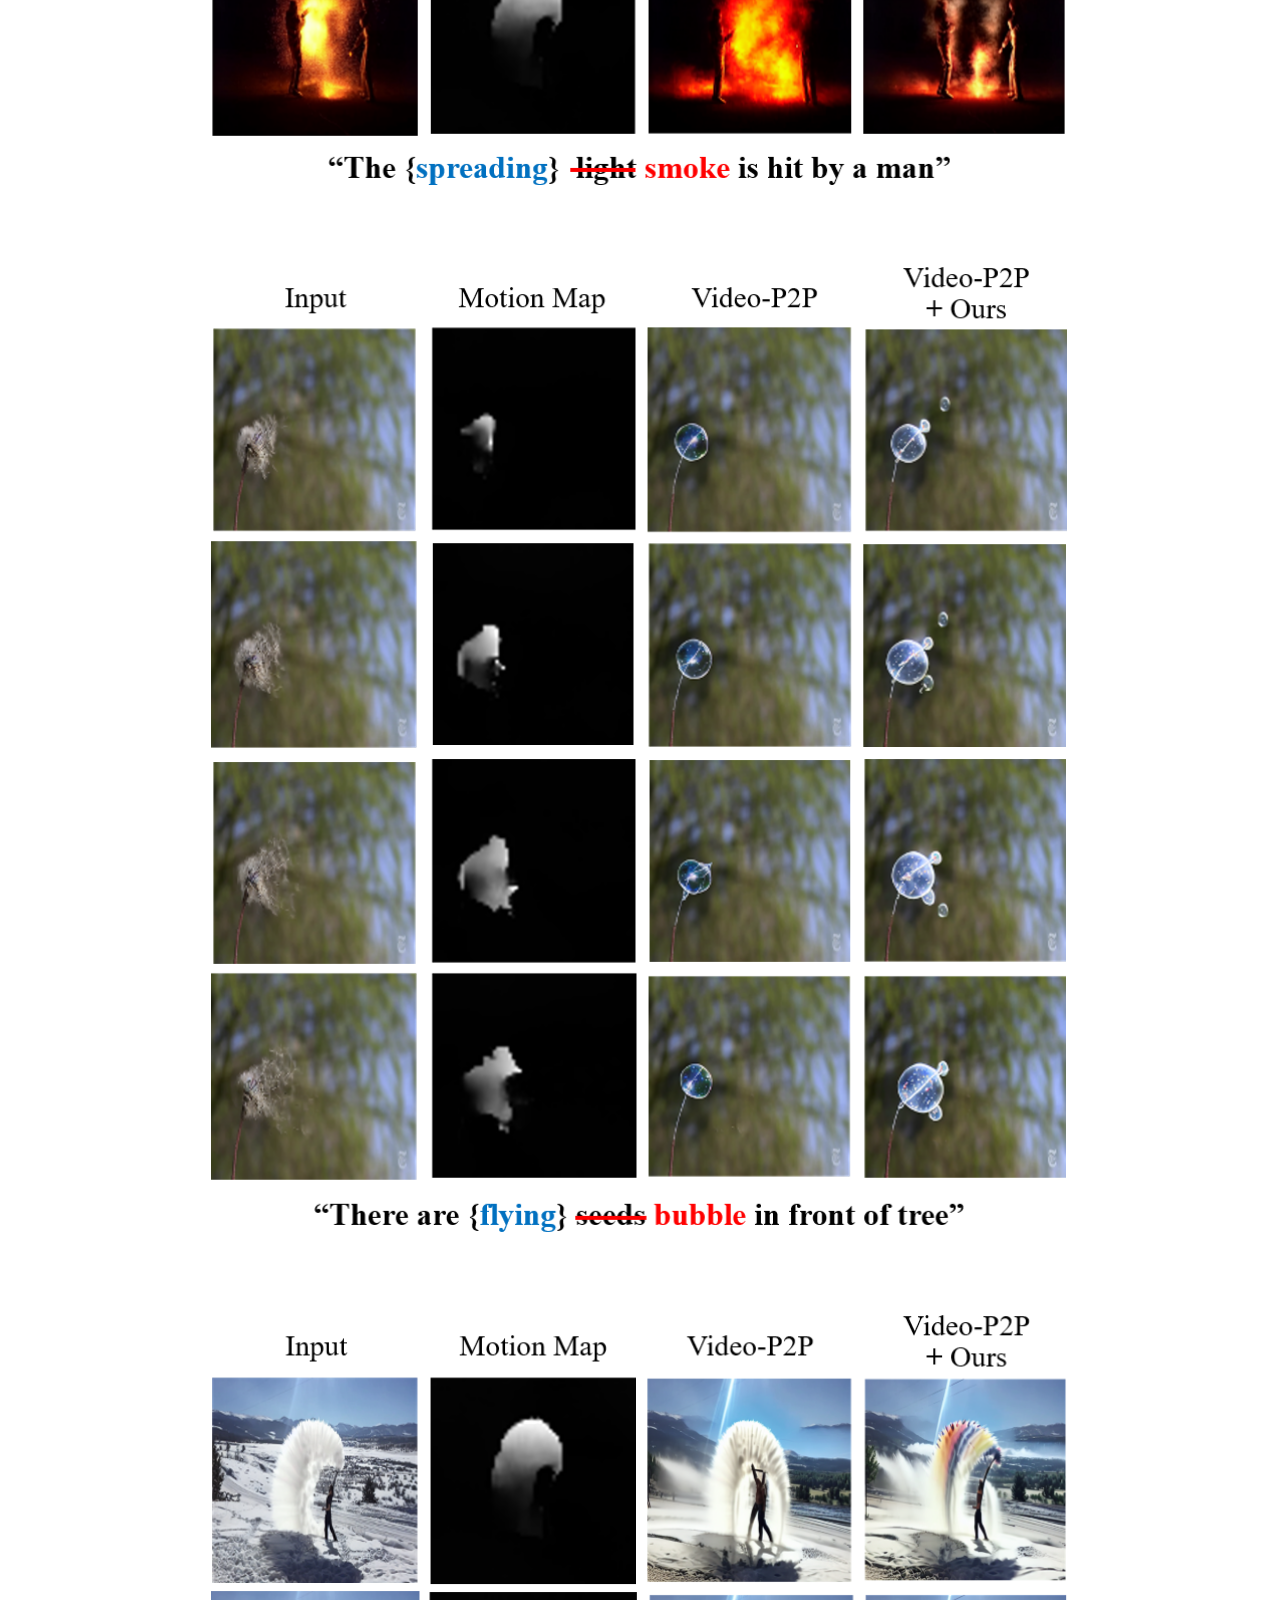
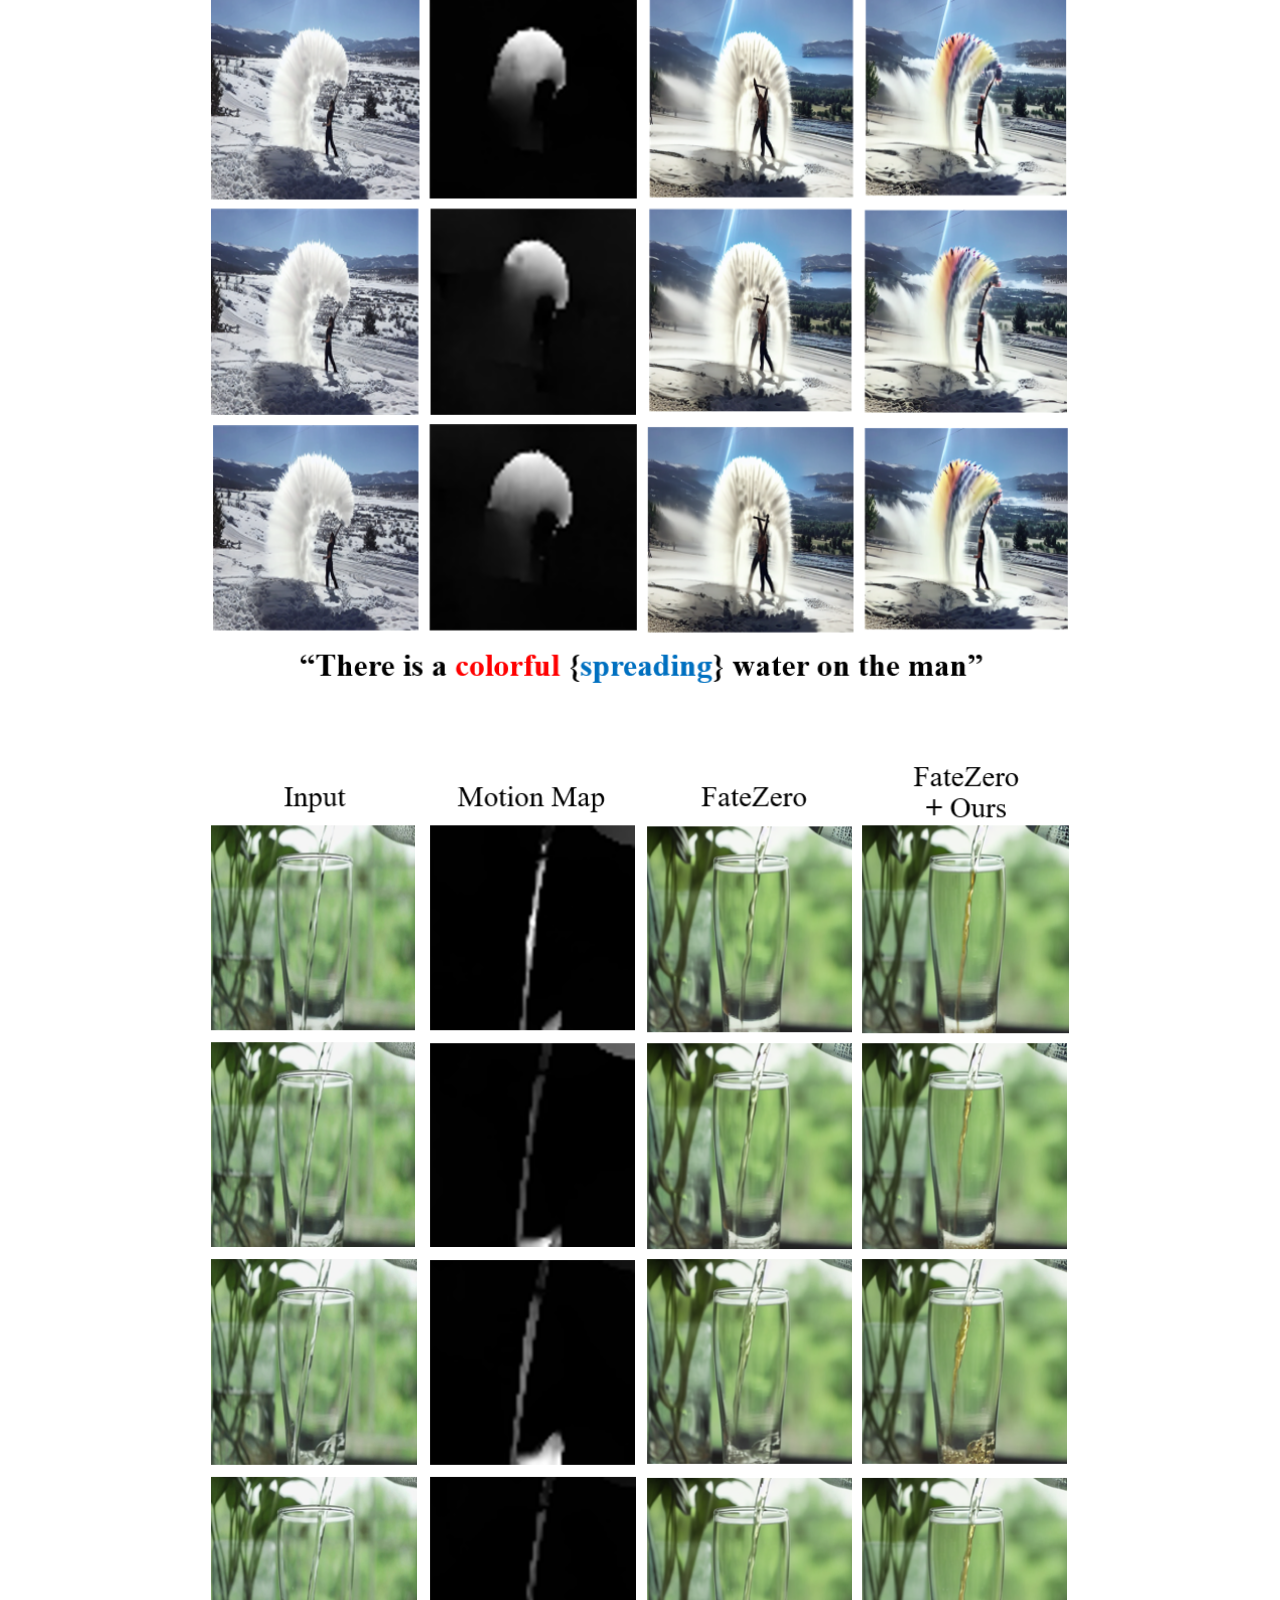
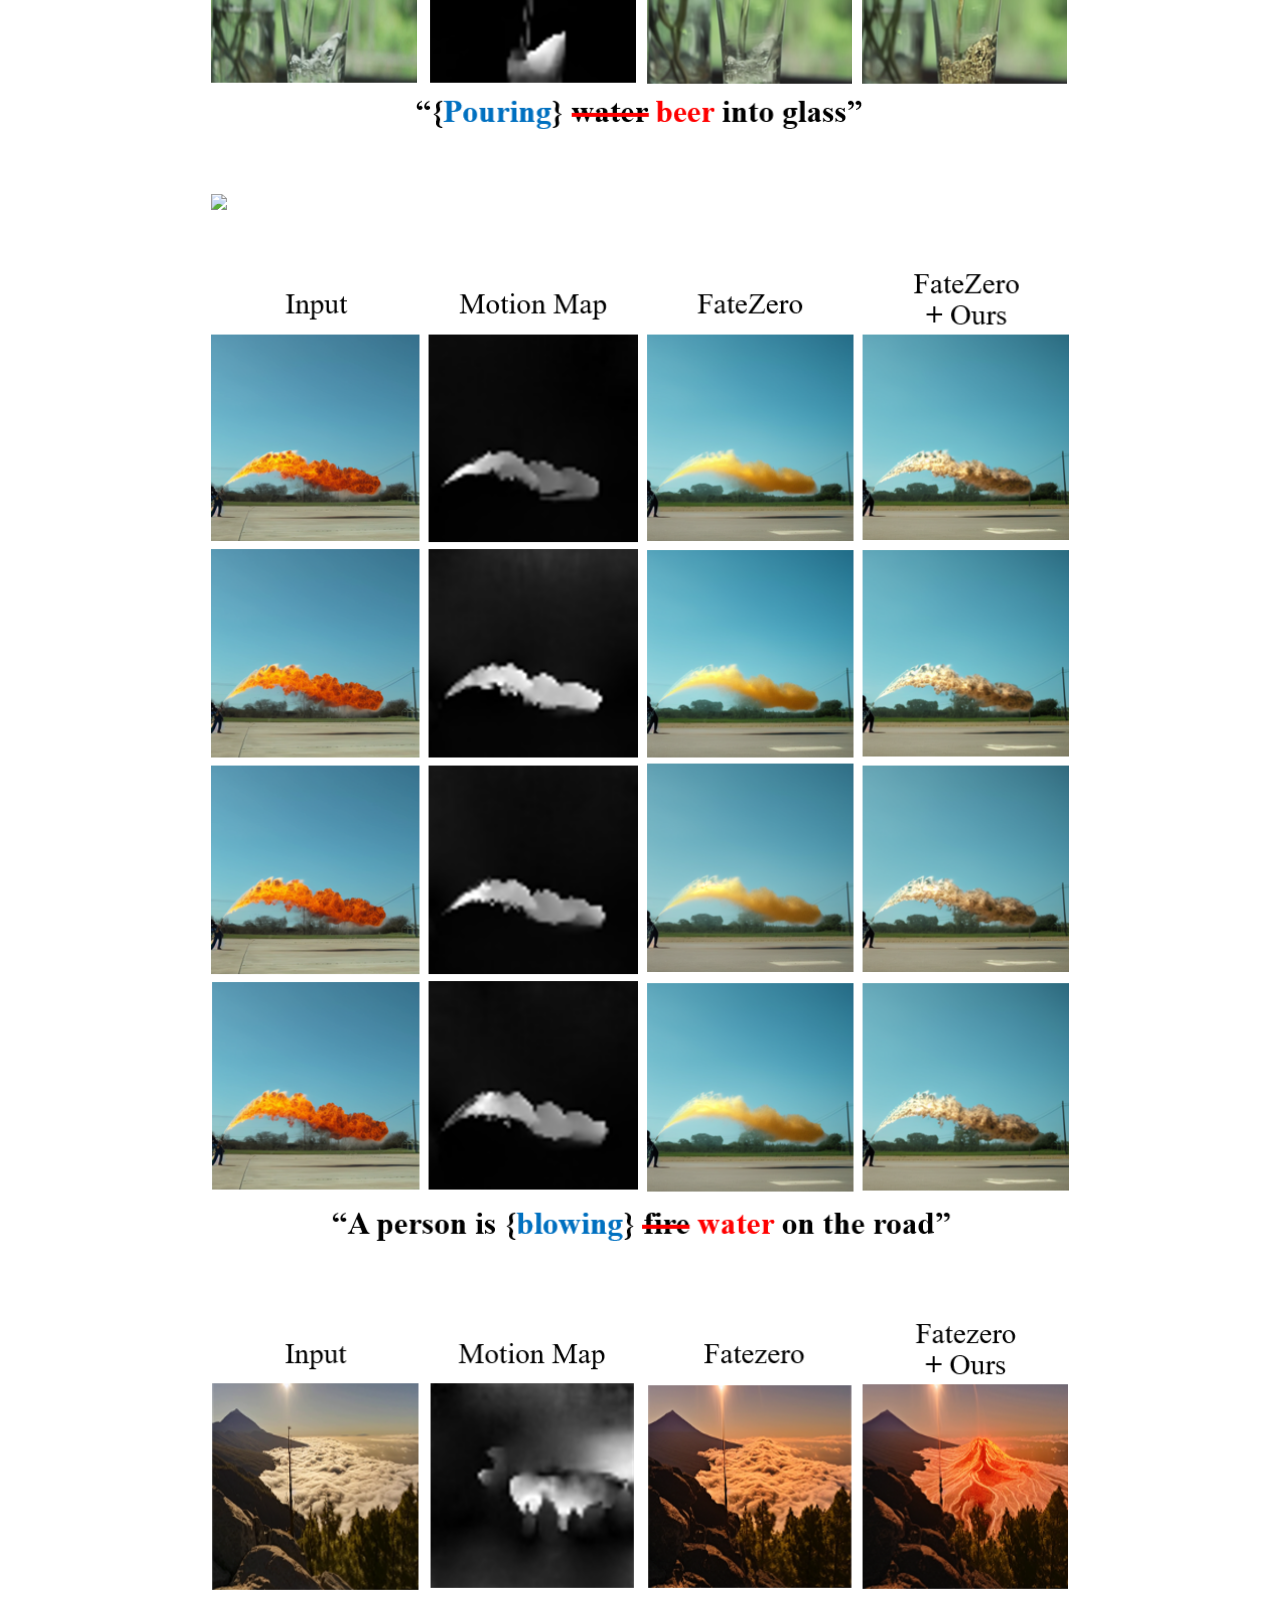
==== commit 080f2ee8: "Update index.html" ====
--- a/index.html
+++ b/index.html
@@ -2,30 +2,39 @@
 <html>
 <head>
   <meta charset="utf-8">
+  <!-- Meta tags for social media banners, these should be filled in appropriatly as they are your "business card" -->
+  <!-- Replace the content tag with appropriate information -->
   <meta name="description" content="DESCRIPTION META TAG">
   <meta property="og:title" content="SOCIAL MEDIA TITLE TAG"/>
   <meta property="og:description" content="SOCIAL MEDIA DESCRIPTION TAG TAG"/>
   <meta property="og:url" content="URL OF THE WEBSITE"/>
+  <!-- Path to banner image, should be in the path listed below. Optimal dimenssions are 1200X630-->
   <meta property="og:image" content="static/image/your_banner_image.png" />
   <meta property="og:image:width" content="1200"/>
   <meta property="og:image:height" content="630"/>
 
+
   <meta name="twitter:title" content="TWITTER BANNER TITLE META TAG">
   <meta name="twitter:description" content="TWITTER BANNER DESCRIPTION META TAG">
+  <!-- Path to banner image, should be in the path listed below. Optimal dimenssions are 1200X600-->
   <meta name="twitter:image" content="static/images/your_twitter_banner_image.png">
   <meta name="twitter:card" content="summary_large_image">
+  <!-- Keywords for your paper to be indexed by-->
   <meta name="keywords" content="KEYWORDS SHOULD BE PLACED HERE">
   <meta name="viewport" content="width=device-width, initial-scale=1">
 
+
   <title>Motion-to-Attention: Enhancing Attention Maps to Improve Performance of Text-Guided Video Editing Models</title>
   <link rel="icon" type="image/x-icon" href="static/images/favicon.ico">
-  <link href="https://fonts.googleapis.com/css?family=Google+Sans|Noto+Sans|Castoro" rel="stylesheet">
+  <link href="https://fonts.googleapis.com/css?family=Google+Sans|Noto+Sans|Castoro"
+  rel="stylesheet">
 
   <link rel="stylesheet" href="static/css/bulma.min.css">
   <link rel="stylesheet" href="static/css/bulma-carousel.min.css">
   <link rel="stylesheet" href="static/css/bulma-slider.min.css">
   <link rel="stylesheet" href="static/css/fontawesome.all.min.css">
-  <link rel="stylesheet" href="https://cdn.jsdelivr.net/gh/jpswalsh/academicons@1/css/academicons.min.css">
+  <link rel="stylesheet"
+  href="https://cdn.jsdelivr.net/gh/jpswalsh/academicons@1/css/academicons.min.css">
   <link rel="stylesheet" href="static/css/index.css">
 
   <script src="https://ajax.googleapis.com/ajax/libs/jquery/3.5.1/jquery.min.js"></script>
@@ -34,62 +43,9 @@
   <script src="static/js/bulma-carousel.min.js"></script>
   <script src="static/js/bulma-slider.min.js"></script>
   <script src="static/js/index.js"></script>
-  <style>
-    .carousel {
-      display: flex;
-      overflow-x: auto;
-      scroll-snap-type: x mandatory;
-    }
-
-    .carousel-item {
-      flex: none;
-      width: 100%;
-      scroll-snap-align: center;
-      transition: transform 0.5s ease;
-    }
-
-    .carousel img {
-      width: 100%;
-      height: auto;
-    }
-  </style>
-  <script>
-    document.addEventListener('DOMContentLoaded', () => {
-      const carousels = document.querySelectorAll('.carousel');
-      carousels.forEach(carousel => {
-        let isDown = false;
-        let startX;
-        let scrollLeft;
-
-        carousel.addEventListener('mousedown', (e) => {
-          isDown = true;
-          carousel.classList.add('active');
-          startX = e.pageX - carousel.offsetLeft;
-          scrollLeft = carousel.scrollLeft;
-        });
-
-        carousel.addEventListener('mouseleave', () => {
-          isDown = false;
-          carousel.classList.remove('active');
-        });
-
-        carousel.addEventListener('mouseup', () => {
-          isDown = false;
-          carousel.classList.remove('active');
-        });
-
-        carousel.addEventListener('mousemove', (e) => {
-          if (!isDown) return;
-          e.preventDefault();
-          const x = e.pageX - carousel.offsetLeft;
-          const walk = (x - startX) * 3; // scroll-fast
-          carousel.scrollLeft = scrollLeft - walk;
-        });
-      });
-    });
-  </script>
-</head>
 <body>
+
+
 <section class="hero">
   <div class="hero-body">
     <div class="container is-max-desktop">
@@ -142,80 +98,267 @@
   </div>
 </section>
 
+
+       
 <!-- Image carousel -->
 <section class="hero is-small">
   <div class="hero-body">
     <div class="container is-max-desktop">
       <div id="results-carousel" class="carousel results-carousel">
-        <div class="carousel-item">
-          <img class="center-img" src="static/labels/cvpr_label_video-p2p_4f.png" width="100%" style="padding-top: 2%;">
-          <img class="center-img" src="static/videos/4frame/seeds/inversion.gif" width="33.3%">
-          <img class="center-img" src="static/videos/4frame/seeds/video-p2p_original.gif" width="33.3%">
-          <img class="center-img" src="static/videos/4frame/seeds/ours.gif" width="33.3%">
-          <img class="center-img" src="static/prompt/seed_bubble.png" width="100%">
-        </div>
-        <div class="carousel-item">
-          <img class="center-img" src="static/labels/cvpr_label_video-p2p_4f.png" width="100%" style="padding-top: 2%;">
-          <img class="center-img" src="static/videos/4frame/steel/inversion.gif" width="33.3%">
-          <img class="center-img" src="static/videos/4frame/steel/original.gif" width="33.3%">
-          <img class="center-img" src="static/videos/4frame/steel/ours.gif" width="33.3%">
-          <img class="center-img" src="static/prompt/seed_bubble.png" width="100%">
-        </div>
-        <div class="carousel-item">
-          <img class="center-img" src="static/labels/cvpr_label_video-p2p_4f.png" width="100%" style="padding-top: 2%;">
-          <img class="center-img" src="static/images/clouds_waves_input.gif" width="33.3%">
-          <img class="center-img" src="static/images/clouds_waves_ori.gif" width="33.3%">
-          <img class="center-img" src="static/images/clouds_waves_MMI.gif" width="33.3%">
+        <div class="item">
+        <!-- Video-P2P -->
+        <img class="center-img" src="static/labels/cvpr_label_video-p2p_4f.png", width="100%", style="padding-top: 2%;">
+        <img class="center-img" src="static/videos/4frame/seeds/inversion.gif", width="33.3%">
+        <img class="center-img" src="static/videos/4frame/seeds/video-p2p_original.gif", width="33.3%">
+        <img class="center-img" src="static/videos/4frame/seeds/ours.gif", width="33.3%">
+        <img class="center-img" src="static/prompt/seed_bubble.png", width="100%">
+      </div>
+       <div class="item">
+        <!-- Video-P2P -->
+        <img class="center-img" src="static/labels/cvpr_label_video-p2p_4f.png", width="100%", style="padding-top: 2%;">
+        <img class="center-img" src="static/videos/4frame/steel/inversion.gif", width="33.3%">
+        <img class="center-img" src="static/videos/4frame/steel/original.gif", width="33.3%">
+        <img class="center-img" src="static/videos/4frame/steel/ours.gif", width="33.3%">
+        <img class="center-img" src="static/prompt/seed_bubble.png", width="100%">
+      </div>
+        <div class="item">
+        <!-- Your image here -->
+        <img class="center-img" src="static/labels/cvpr_label_video-p2p_4f.png", width="100%", style="padding-top: 2%;">
+        <img class="center-img" src="static/images/clouds_waves_input.gif", width="33.3%">
+        <img class="center-img" src="static/images/clouds_waves_ori.gif", width="33.3%">
+        <img class="center-img" src="static/images/clouds_waves_MMI.gif", width="33.3%">
+        <img class="center-img" src="static/prompt/cloud_waves.png", width="100%">
+      </div>
+      <div class="item">
+        <!-- Your image here -->
+        <img class="center-img" src="static/labels/cvpr_label_video-p2p_4f.png", width="100%", style="padding-top: 2%;">
+        <img class="center-img" src="static/images/bubble_duck_input.gif", width="33.3%">
+        <img class="center-img" src="static/images/bubble_duck_ori.gif", width="33.3%">
+        <img class="center-img" src="static/images/bubble_duck_MMI.gif", width="33.3%">
+        <img class="center-img" src="static/prompt/bubble_duck.png", width="100%">
+      </div>
+     <div class="item">
+      <!-- Your image here -->
+       <img class="center-img" src="static/labels/cvpr_label_video-p2p_4f.png", width="100%", style="padding-top: 2%;">
+      <img class="center-img" src="static/images/colorful_water_input.gif", width="33.3%">
+      <img class="center-img" src="static/images/colorful_water_ori.gif", width="33.3%">
+      <img class="center-img" src="static/images/colorful_water_MMI.gif", width="33.3%">
+      <img class="center-img" src="static/prompt/colorful_water.png", width="100%">
+    </div>
+    <div class="item">
+      <!-- Your image here -->
+       <img class="center-img" src="static/labels/cvpr_label_video-p2p_4f.png", width="100%", style="padding-top: 2%;">
+      <img class="center-img" src="static/images/red_car_input.gif", width="33.3%">
+      <img class="center-img" src="static/images/red_car_ori.gif", width="33.3%">
+      <img class="center-img" src="static/images/red_car_MMI.gif", width="33.3%">
+      <img class="center-img" src="static/prompt/red_car.png", width="100%">
+    </div>
+    <div class="item">
+      <!-- vid2vid windmill -->
+       <img class="center-img" src="static/labels/cvpr_label_vid2vid-zero_4f.png", width="100%", style="padding-top: 2%;">
+      <img class="center-img" src="static/images/yellow_windmill_input.gif", width="33.3%">
+      <img class="center-img" src="static/images/vid2vid_windmill_ori.gif", width="33.3%">
+      <img class="center-img" src="static/images/vid2vid_windmill_MMI.gif", width="33.3%">
+      <img class="center-img" src="static/prompt/pink_windmill.png", width="100%">
+    </div>    
+    <div class="item">
+      <!-- vid2vid lava -->
+       <img class="center-img" src="static/labels/cvpr_label_vid2vid-zero_4f.png", width="100%", style="padding-top: 2%;">
+      <img class="center-img" src="static/images/clouds_lava_input.gif", width="33.3%">
+      <img class="center-img" src="static/images/vid2vid_lava_ori.gif", width="33.3%">
+      <img class="center-img" src="static/images/vid2vid_lava_MMI.gif", width="33.3%">
+      <img class="center-img" src="static/prompt/cloud_lava.png", width="100%">
+    </div>
+    <div class="item">
+      <!-- FateZero beer -->
+       <img class="center-img" src="static/labels/cvpr_label_fatezero_4f.png", width="100%", style="padding-top: 2%;">
+      <img class="center-img" src="static/images/beer_input.gif", width="33.3%">
+      <img class="center-img" src="static/images/fatezero_beer_ori.gif", width="33.3%">
+      <img class="center-img" src="static/images/fatezero_beer_MMI.gif", width="33.3%">
+      <img class="center-img" src="static/prompt/water_beer.png", width="100%">
+    </div>
+    <div class="item">
+      <!-- FateZero fireman -->
+       <img class="center-img" src="static/labels/cvpr_label_fatezero_4f.png", width="100%", style="padding-top: 2%;">
+      <img class="center-img" src="static/images/fatezero_fire_input.gif", width="33.3%">
+      <img class="center-img" src="static/images/fatezero_fire_ori.gif", width="33.3%">
+      <img class="center-img" src="static/images/fatezero_fire_MMI.gif", width="33.3%">
+      <img class="center-img" src="static/prompt/fire.png", width="100%">
+    </div>
+  </div>
+</div>
+<br>
+<h2 class="subtitle has-text-centered">
+  <span style="color:#FF0000">Red words</span> indicate the prompt that Prompt-to-prompt editing is applied ('replace' or 'refine'), <br>
+  <span style="color:#00B0F0">Blue words</span> indicate the prompt that Attention Flow with Motion Map Injection module is applied.
+</h2>
+</div>
+</section>
+<!-- End image carousel -->
+
+<br>
+<br>  
+<br>
+<br>
+
+<!--    Abstract    -->  
+<section class="hero teaser">
+  <div class="container is-max-desktop">
+    <div class="hero-body has-text-justified">
+      <div class="columns is-centered has-text-centered">
+        <h2 class="title is-3">Abstract</h2>
+      </div>
+      <h2 class="subtitle">
+        Recent text-guided video editing research attempts to expand from image to video based on the text-guided image editing model. 
+        To this end, most research focuses on achieving temporal consistency between frames as a primary challenge in text-guided video editing. 
+        However, despite their efforts, the editability is still limited when there is a prompt indicating motion, such as ``floating". 
+        In our experiment, we found that this phenomenon was due to the inaccurate attention map of the motion prompt. 
+        In this paper, we suggest the Motion-to-Attention (M2A) module to perform precise video editing by explicitly taking motion into account. 
+        First, we convert the optical flow extracted from the video into a motion map. 
+        During conversion, users can selectively apply direction information to extract the motion map. 
+        The proposed M2A module uses two methods: ``Attention-Motion Swap", which directly replaces the motion map with the attention map, 
+        and ``Attention-Motion Fusion", which uses the association between the motion map and the attention map, measured by a Fusion metric, as a weight to enhance the attention map using the motion map. 
+        The Text-to-Video editing model with the proposed M2A module showed better quantitative and qualitative results compared to the existing model. 
+      </h2>
+    </div>
+  </div>
+</section>
+  
+<!--    Our Contribution    -->  
+<section class="hero teaser">
+  <div class="container is-max-desktop">
+    <div class="hero-body has-text-justified">
+      <div class="columns is-centered has-text-centered">
+        <h2 class="title is-3">Our Contribution</h2>
+      </div>
+      <h2 class="subtitle">
+        Our proposed Motion-to-Attention (M2A) module gives a way to effectively inject motion extracted from video into the attention map of the prompt. 
+        We found that editing a video with the motion extracted from the video improves general editing performance and enables selective editing according to the direction in which the object moves.
+      </h2>
+    </div>
+  </div>
+</section>
+
+<!--    contribution     -->  
+<section class="hero teaser">
+  <div class="container is-max-desktop">
+    <div class="hero-body has-text-justified">
+      <!--
+      <div class="columns is-centered has-text-centered">
+        <h2 class="title is-3">Framework</h2>
+      </div> -->
+      <img class="center-img" src="static/images/CVPR_fig_3.png"/>
+      <h2 class="subtitle">
+        The existing T2V model failed to estimate an accurate attention map for the motion prompt \{Floating\}, which resulted in a decrease in editability, as shown in the top row of (b). 
+        (a) is a figure comparing the editability of Video-P2P and adding the proposed module to Video-P2P for input video. 
+        The proposed module improves the editability of existing video editing models through accurate estimation of attention maps. 
+        (b) briefly explains the method of enhancing the attention map by applying the proposed Motion-to-Attention module to address the limitations that the existing T2V model cannot accurately generate.
+      </h2>
+    </div>
+  </div>
+</section>  
+  
+<br>
+<br>
+
+  
+  
+<section class="hero teaser">
+  <div class="container is-max-desktop">
+    <div class="hero-body has-text-justified">
+      <div class="columns is-centered has-text-centered">
+        <h2 class="title is-3">Framework</h2>
+      </div>
+      <img class="center-img" src="static/images/TCSVT_framework.png" />
+      <h2 class="subtitle">
+        The left side of the figure shows the overall framework of video editing by enhancing the attention map.
+        First, the Text-to-Video (T2V) Model generates an attention map by receiving video and prompts as input.
+        Simultaneously, the optical flow estimation model estimates the optical flow from the input video frames.
+        The estimated optical flow is converted to a motion map by default using only magnitude information.
+        Optionally, when direction information is provided by the user, the Direction Control converts the optical flow to a motion map that only shows movement in the user-specified direction.
+        If the user indicates directional words with \textbf{[]}, the model captures the direction information and performs Direction Control.
+        Then, the motion map is injected into the attention map of the T2V-Model in two ways from the M2A module: Attention-Motion Swap and Attention Motion Fusion. 
+        After that, text-to-video editing is performed using the attention map enhanced by the motion map.
+        The right side of the figure shows how the Attention-Motion Swap and Attention-Motion Fusion of the M2A module enhance the attention map with the motion map.
+      </h2>
+    </div>
+  </div>
+</section>
+  
+<br>
+<br>
+<section class="hero teaser">
+  <div class="container is-max-desktop">
+    <div class="hero-body has-text-justified">
+      <div class="columns is-centered has-text-centered">
+        <h2 class="title is-3">Qualitative Results</h2>
+        </div>
+          <h2 class="subtitle">
+              First, we provide results for 8 frames and 24 frames. It is possible to use not only 8 frames, which are commonly used by most video editing models, but also up to 24 frames.
+            </h2>
+    </div>
+  </div>
+
+<!-- Image carousel -->
+<section class="hero is-small">
+  <div class="hero-body">
+    <div class="container is-max-desktop">
+      <div id="results-carousel-1" class="carousel results-carousel">
+        <div class="item">
+          <!-- Video-P2P -->
+          <img class="center-img" src="static/labels/cvpr_label_Video-P2P_8f.png" width="100%" style="padding-top: 2%;">
+          <img class="center-img" src="static/videos/8frame/barabaque/inversion.gif" width="33.3%">
+          <img class="center-img" src="static/videos/8frame/barabaque/video-p2p_original.gif" width="33.3%">
+          <img class="center-img" src="static/videos/8frame/barabaque/ours.gif" width="33.3%">
+          <img class="center-img" src="static/prompt/barbaque.png" width="100%">
+        </div>
+        <div class="item">
+          <!-- Video-P2P -->
+          <img class="center-img" src="static/labels/cvpr_label_Video-P2P_8f.png" width="100%" style="padding-top: 2%;">
+          <img class="center-img" src="static/videos/8frame/chimney/inversion.gif" width="33.3%">
+          <img class="center-img" src="static/videos/8frame/chimney/video-p2p_original.gif" width="33.3%">
+          <img class="center-img" src="static/videos/8frame/chimney/ours.gif" width="33.3%">
+          <img class="center-img" src="static/prompt/bubble_chimney.png" width="100%">
+        </div>
+        <div class="item">
+          <!-- Video-P2P -->
+          <img class="center-img" src="static/labels/cvpr_label_Video-P2P_8f.png" width="100%" style="padding-top: 2%;">
+          <img class="center-img" src="static/videos/8frame/cloud_tower/inversion.gif" width="33.3%">
+          <img class="center-img" src="static/videos/8frame/cloud_tower/original.gif" width="33.3%">
+          <img class="center-img" src="static/videos/8frame/cloud_tower/ours.gif" width="33.3%">
           <img class="center-img" src="static/prompt/cloud_waves.png" width="100%">
         </div>
-        <div class="carousel-item">
-          <img class="center-img" src="static/labels/cvpr_label_video-p2p_4f.png" width="100%" style="padding-top: 2%;">
-          <img class="center-img" src="static/images/bubble_duck_input.gif" width="33.3%">
-          <img class="center-img" src="static/images/bubble_duck_ori.gif" width="33.3%">
-          <img class="center-img" src="static/images/bubble_duck_MMI.gif" width="33.3%">
+        <div class="item">
+          <!-- Video-P2P -->
+          <img class="center-img" src="static/labels/cvpr_label_Video-P2P_8f.png" width="100%" style="padding-top: 2%;">
+          <img class="center-img" src="static/videos/8frame/water_bubble/inversion.gif" width="33.3%">
+          <img class="center-img" src="static/videos/8frame/water_bubble/original.gif" width="33.3%">
+          <img class="center-img" src="static/videos/8frame/water_bubble/ours.gif" width="33.3%">
           <img class="center-img" src="static/prompt/bubble_duck.png" width="100%">
         </div>
-        <div class="carousel-item">
-          <img class="center-img" src="static/labels/cvpr_label_video-p2p_4f.png" width="100%" style="padding-top: 2%;">
-          <img class="center-img" src="static/images/colorful_water_input.gif" width="33.3%">
-          <img class="center-img" src="static/images/colorful_water_ori.gif" width="33.3%">
-          <img class="center-img" src="static/images/colorful_water_MMI.gif" width="33.3%">
-          <img class="center-img" src="static/prompt/colorful_water.png" width="100%">
-        </div>
-        <div class="carousel-item">
-          <img class="center-img" src="static/labels/cvpr_label_video-p2p_4f.png" width="100%" style="padding-top: 2%;">
-          <img class="center-img" src="static/images/red_car_input.gif" width="33.3%">
-          <img class="center-img" src="static/images/red_car_ori.gif" width="33.3%">
-          <img class="center-img" src="static/images/red_car_MMI.gif" width="33.3%">
-          <img class="center-img" src="static/prompt/red_car.png" width="100%">
-        </div>
-        <div class="carousel-item">
-          <img class="center-img" src="static/labels/cvpr_label_vid2vid-zero_4f.png" width="100%" style="padding-top: 2%;">
-          <img class="center-img" src="static/images/yellow_windmill_input.gif" width="33.3%">
-          <img class="center-img" src="static/images/vid2vid_windmill_ori.gif" width="33.3%">
-          <img class="center-img" src="static/images/vid2vid_windmill_MMI.gif" width="33.3%">
+        <div class="item">
+          <!-- Video-P2P -->
+          <img class="center-img" src="static/labels/cvpr_label_Video-P2P_8f.png" width="100%" style="padding-top: 2%;">
+          <img class="center-img" src="static/videos/8frame/fire/inversion.gif" width="33.3%">
+          <img class="center-img" src="static/videos/8frame/fire/original.gif" width="33.3%">
+          <img class="center-img" src="static/videos/8frame/fire/ours.gif" width="33.3%">
+          <img class="center-img" src="static/prompt/fire.png" width="100%">
+        </div>
+        <div class="item">
+          <!-- Video-P2P -->
+          <img class="center-img" src="static/labels/cvpr_label_Video-P2P_8f.png" width="100%" style="padding-top: 2%;">
+          <img class="center-img" src="static/videos/8frame/water_glass/inversion.gif" width="33.3%">
+          <img class="center-img" src="static/videos/8frame/water_glass/original.gif" width="33.3%">
+          <img class="center-img" src="static/videos/8frame/water_glass/ours.gif" width="33.3%">
+          <img class="center-img" src="static/prompt/water_beer.png" width="100%">
+        </div>
+        <div class="item">
+          <!-- Video-P2P -->
+          <img class="center-img" src="static/labels/cvpr_label_Video-P2P_8f.png" width="100%" style="padding-top: 2%;">
+          <img class="center-img" src="static/videos/8frame/windmill/inversion.gif" width="33.3%">
+          <img class="center-img" src="static/videos/8frame/windmill/original.gif" width="33.3%">
+          <img class="center-img" src="static/videos/8frame/windmill/ours.gif" width="33.3%">
           <img class="center-img" src="static/prompt/pink_windmill.png" width="100%">
-        </div>    
-        <div class="carousel-item">
-          <img class="center-img" src="static/labels/cvpr_label_vid2vid-zero_4f.png" width="100%" style="padding-top: 2%;">
-          <img class="center-img" src="static/images/clouds_lava_input.gif" width="33.3%">
-          <img class="center-img" src="static/images/vid2vid_lava_ori.gif" width="33.3%">
-          <img class="center-img" src="static/images/vid2vid_lava_MMI.gif" width="33.3%">
-          <img class="center-img" src="static/prompt/cloud_lava.png" width="100%">
-        </div>
-        <div class="carousel-item">
-          <img class="center-img" src="static/labels/cvpr_label_fatezero_4f.png" width="100%" style="padding-top: 2%;">
-          <img class="center-img" src="static/images/beer_input.gif" width="33.3%">
-          <img class="center-img" src="static/images/fatezero_beer_ori.gif" width="33.3%">
-          <img class="center-img" src="static/images/fatezero_beer_MMI.gif" width="33.3%">
-          <img class="center-img" src="static/prompt/water_beer.png" width="100%">
-        </div>
-        <div class="carousel-item">
-          <img class="center-img" src="static/labels/cvpr_label_fatezero_4f.png" width="100%" style="padding-top: 2%;">
-          <img class="center-img" src="static/images/fatezero_fire_input.gif" width="33.3%">
-          <img class="center-img" src="static/images/fatezero_fire_ori.gif" width="33.3%">
-          <img class="center-img" src="static/images/fatezero_fire_MMI.gif" width="33.3%">
-          <img class="center-img" src="static/prompt/fire.png" width="100%">
         </div>
       </div>
     </div>
@@ -229,7 +372,8 @@
     <div class="container">
       <p class="is-size-5 has-text-centered" style="padding-bottom: 2%;">We also conducted experiments on 24-frame videos. The results are shown below.</p>
       <div id="results-carousel-2" class="carousel results-carousel">
-        <div class="carousel-item">
+        <div class="item">
+          <!-- Video-P2P -->
           <img class="center-img" src="static/labels/cvpr_label_video-p2p_24f.png" width="100%" style="padding-top: 2%;">
           <img class="center-img" src="static/videos/24frame/inversion.gif" width="33.3%" style="padding-top: 2%;">
           <img class="center-img" src="static/videos/24frame/original.gif" width="33.3%">
@@ -242,14 +386,15 @@
 </section>
 <!-- End image carousel -->
 
+  
 <section class="hero teaser">
   <div class="container is-max-desktop">
     <div class="hero-body has-text-justified">
       <div class="columns is-centered has-text-centered">
       </div>
         <h2 class="subtitle">
-          We conducted extensive experiments on existing T2V models (vid2vid-zero, FateZero) including Video-P2P.
-          The following are those experimental results.
+          We coducted extensive exprements on existing T2V models (vid2vid-zero, FateZero) including Video-P2P.
+          Followings are those expermental results.
         </h2>
     </div>
   </div>
@@ -258,65 +403,72 @@
 <section class="hero is-small">
   <div class="hero-body">
     <div class="container is-max-desktop">
-      <div id="results-carousel-3" class="carousel results-carousel">
-        <div class="carousel-item">
-          <img class="center-img" src="static/frame_prompt/video-p2p/black_balloon.png" width="100%">
-        </div>
-        <div class="carousel-item">
-          <img class="center-img" src="static/frame_prompt/video-p2p/black_boat.png" width="100%">
-        </div>
-        <div class="carousel-item">
+      <div id="results-carousel" class="carousel results-carousel">
+       <div class="item">
+          <img class="center-img" src="static/frame_prompt/video-p2p/black_balloon.png" width="100%" >
+         </div>
+       <div class="item">
+          <img class="center-img" src="static/frame_prompt/video-p2p/black_boat.png" width="100%" >
+         </div>
+       <div class="item">
           <img class="center-img" src="static/frame_prompt/video-p2p/bubble_duck.png" width="100%">
-        </div>
-        <div class="carousel-item">
+         </div>
+       <div class="item">
           <img class="center-img" src="static/frame_prompt/video-p2p/chimeney.png" width="100%">
-        </div>
-        <div class="carousel-item">
+         </div>
+       <div class="item">
           <img class="center-img" src="static/frame_prompt/video-p2p/cloud.png" width="100%">
-        </div>
-        <div class="carousel-item">
+         </div>
+       <div class="item">
           <img class="center-img" src="static/frame_prompt/video-p2p/fire_container.png" width="100%">
-        </div>
-        <div class="carousel-item">
-          <img class="center-img" src="static/frame_prompt/video-p2p/lava.png" width="100%">
-        </div>
-        <div class="carousel-item">
-          <img class="center-img" src="static/frame_prompt/video-p2p/light_smoke.png" width="100%">
-        </div>
-        <div class="carousel-item">
+         </div>
+       <div class="item">
+          <img class="center-img" src="static/frame_prompt/video-p2p/lava.png" width="100%" >
+         </div>
+       <div class="item">
+          <img class="center-img" src="static/frame_prompt/video-p2p/light_smoke.png" width="100%" >
+         </div>
+       <div class="item">
           <img class="center-img" src="static/frame_prompt/video-p2p/seed_bubble.png" width="100%">
-        </div>
-        <div class="carousel-item">
-          <img class="center-img" src="static/frame_prompt/video-p2p/spreading_water.png" width="100%">
-        </div>
-        <div class="carousel-item">
-          <img class="center-img" src="static/frame_prompt/fatezero/beer.png" width="100%">
-        </div>
-        <div class="carousel-item">
-          <img class="center-img" src="static/frame_prompt/fatezero/chimney.png" width="100%">
-        </div>
-        <div class="carousel-item">
-          <img class="center-img" src="static/frame_prompt/fatezero/fire.png" width="100%">
-        </div>
-        <div class="carousel-item">
-          <img class="center-img" src="static/frame_prompt/fatezero/lava.png" width="100%">
-        </div>
-        <div class="carousel-item">
-          <img class="center-img" src="static/frame_prompt/vid2vid-zero/beer.png" width="100%">
-        </div>
-        <div class="carousel-item">
-          <img class="center-img" src="static/frame_prompt/vid2vid-zero/cloud.png" width="100%">
-        </div>
-        <div class="carousel-item">
-          <img class="center-img" src="static/frame_prompt/vid2vid-zero/windmill.png" width="100%">
-        </div>
+         </div>
+       <div class="item">
+          <img class="center-img" src="static/frame_prompt/video-p2p/spreading_water.png" width="100%" >
+         </div>
+       <div class="item">
+          <img class="center-img" src="static/frame_prompt/fatezero/beer.png" width="100%" >
+         </div>
+       <div class="item">
+          <img class="center-img" src="static/frame_prompt/fatezero/chimney.png" width="100%" >
+         </div>
+       <div class="item">
+          <img class="center-img" src="static/frame_prompt/fatezero/fire.png" width="100%" >
+         </div>
+       <div class="item">
+          <img class="center-img" src="static/frame_prompt/fatezero/lava.png" width="100%" >
+         </div>
+       <div class="item">
+          <img class="center-img" src="static/frame_prompt/vid2vid-zero/beer.png" width="100%" >
+         </div>
+       <div class="item">
+          <img class="center-img" src="static/frame_prompt/vid2vid-zero/cloud.png" width="100%" >
+         </div>
+       <div class="item">
+          <img class="center-img" src="static/frame_prompt/vid2vid-zero/windmill.png" width="100%" >
+         </div>
       </div>
     </div>
   </div>
 </section>
 <!-- End image carousel -->
 
-<!--    Application    -->  
+
+<br>
+<br>
+<br>
+<br>
+  
+
+<!--    Direction application     -->  
 <section class="hero teaser">
   <div class="container is-max-desktop">
     <div class="hero-body has-text-justified">
@@ -360,6 +512,7 @@
   </div>
 </section>
 
+
 <br>
 <br>
 <br>
@@ -374,7 +527,7 @@
       </div>
       <h2 class="subtitle">
         We used <a href="https://video-p2p.github.io/">Video-P2P: Video Editing with Cross-attention Control</a> model as base-model which is based on Text-to-Image diffusion.
-        And we expanded experiments to show that our module is generally suitable for other T2V models, 
+        And we expanded experments to show that our module is generally suitable for other T2V models, 
         <a href="https://github.com/baaivision/vid2vid-zero">vid2vid</a> and <a href="https://fate-zero-edit.github.io/">FateZero</a>.
       </h2>
     </div>
@@ -383,6 +536,7 @@
 
 <br> 
 <br> 
+
 
 <!--    BibTex    -->  
 <section class="hero teaser">
@@ -400,5 +554,7 @@
     </div>
   </div>
 </section>
-</body>
-</html>
+
+
+  </body>
+  </html>
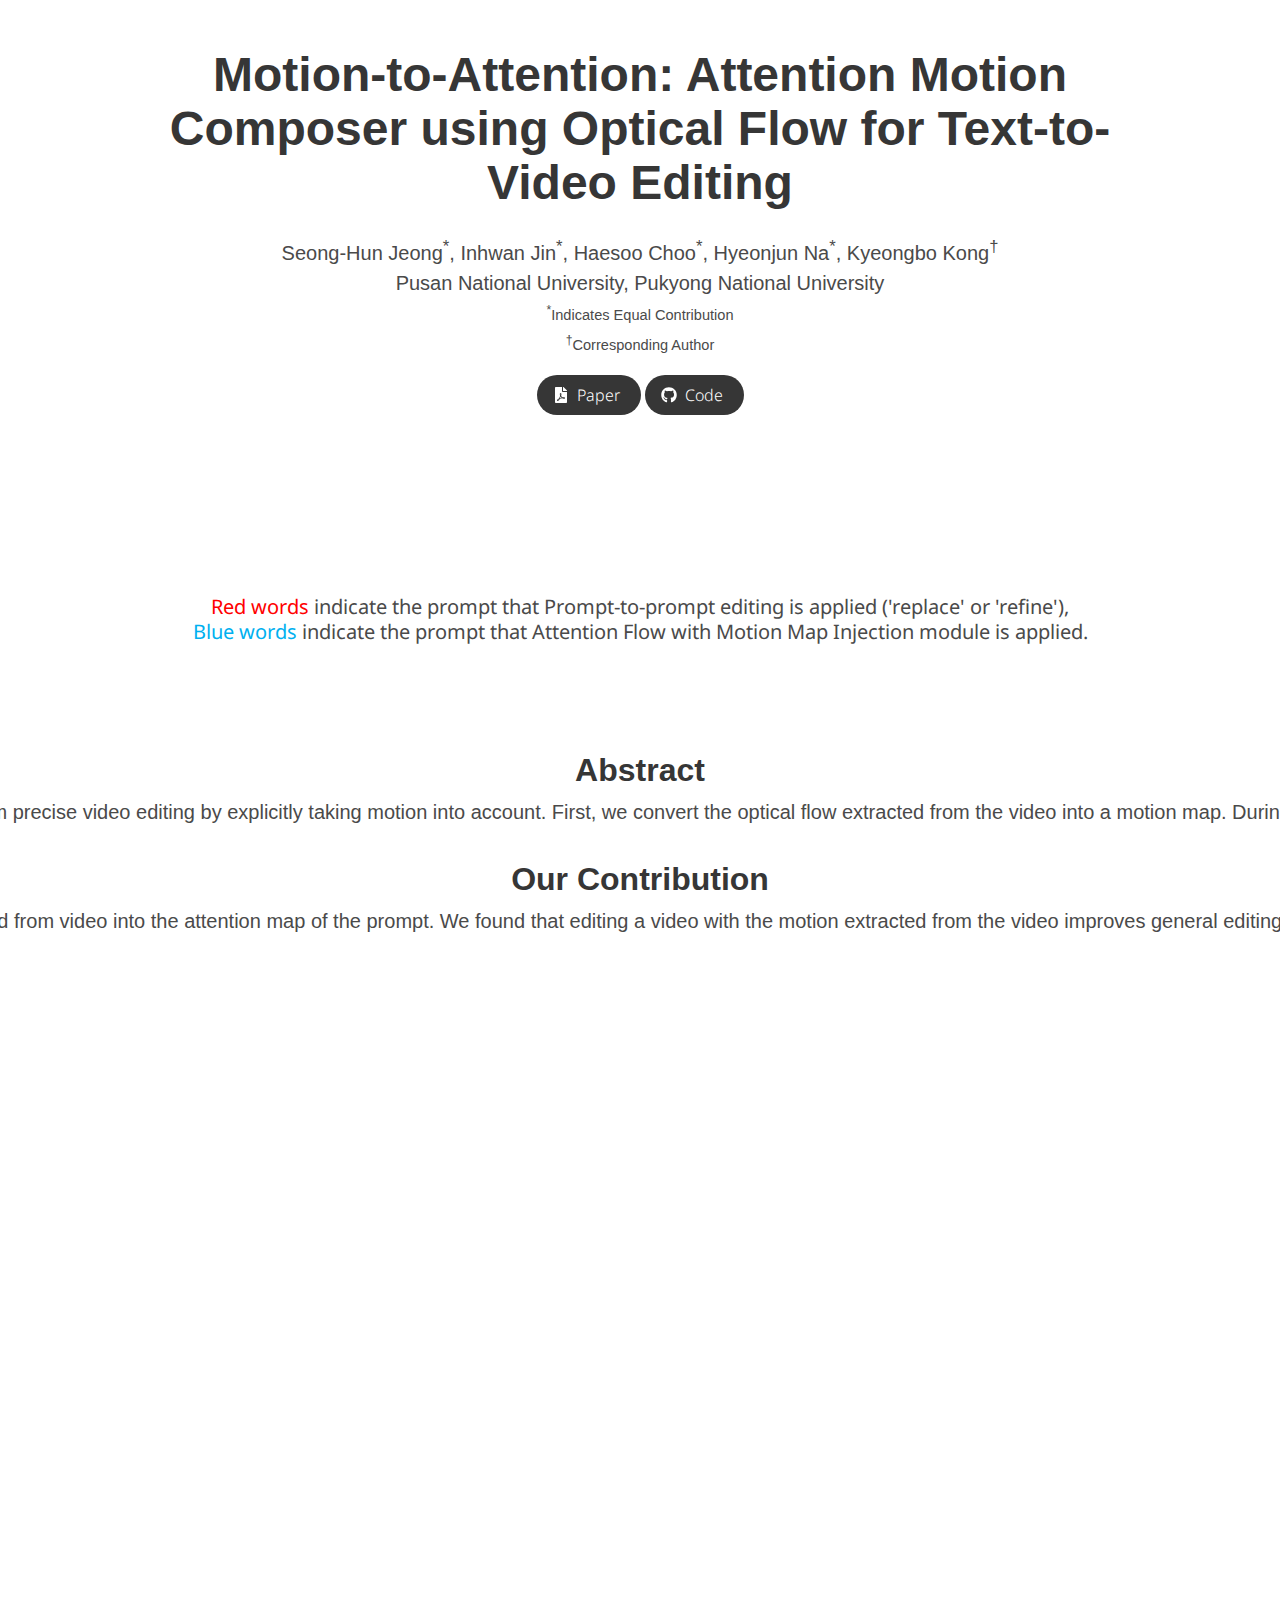
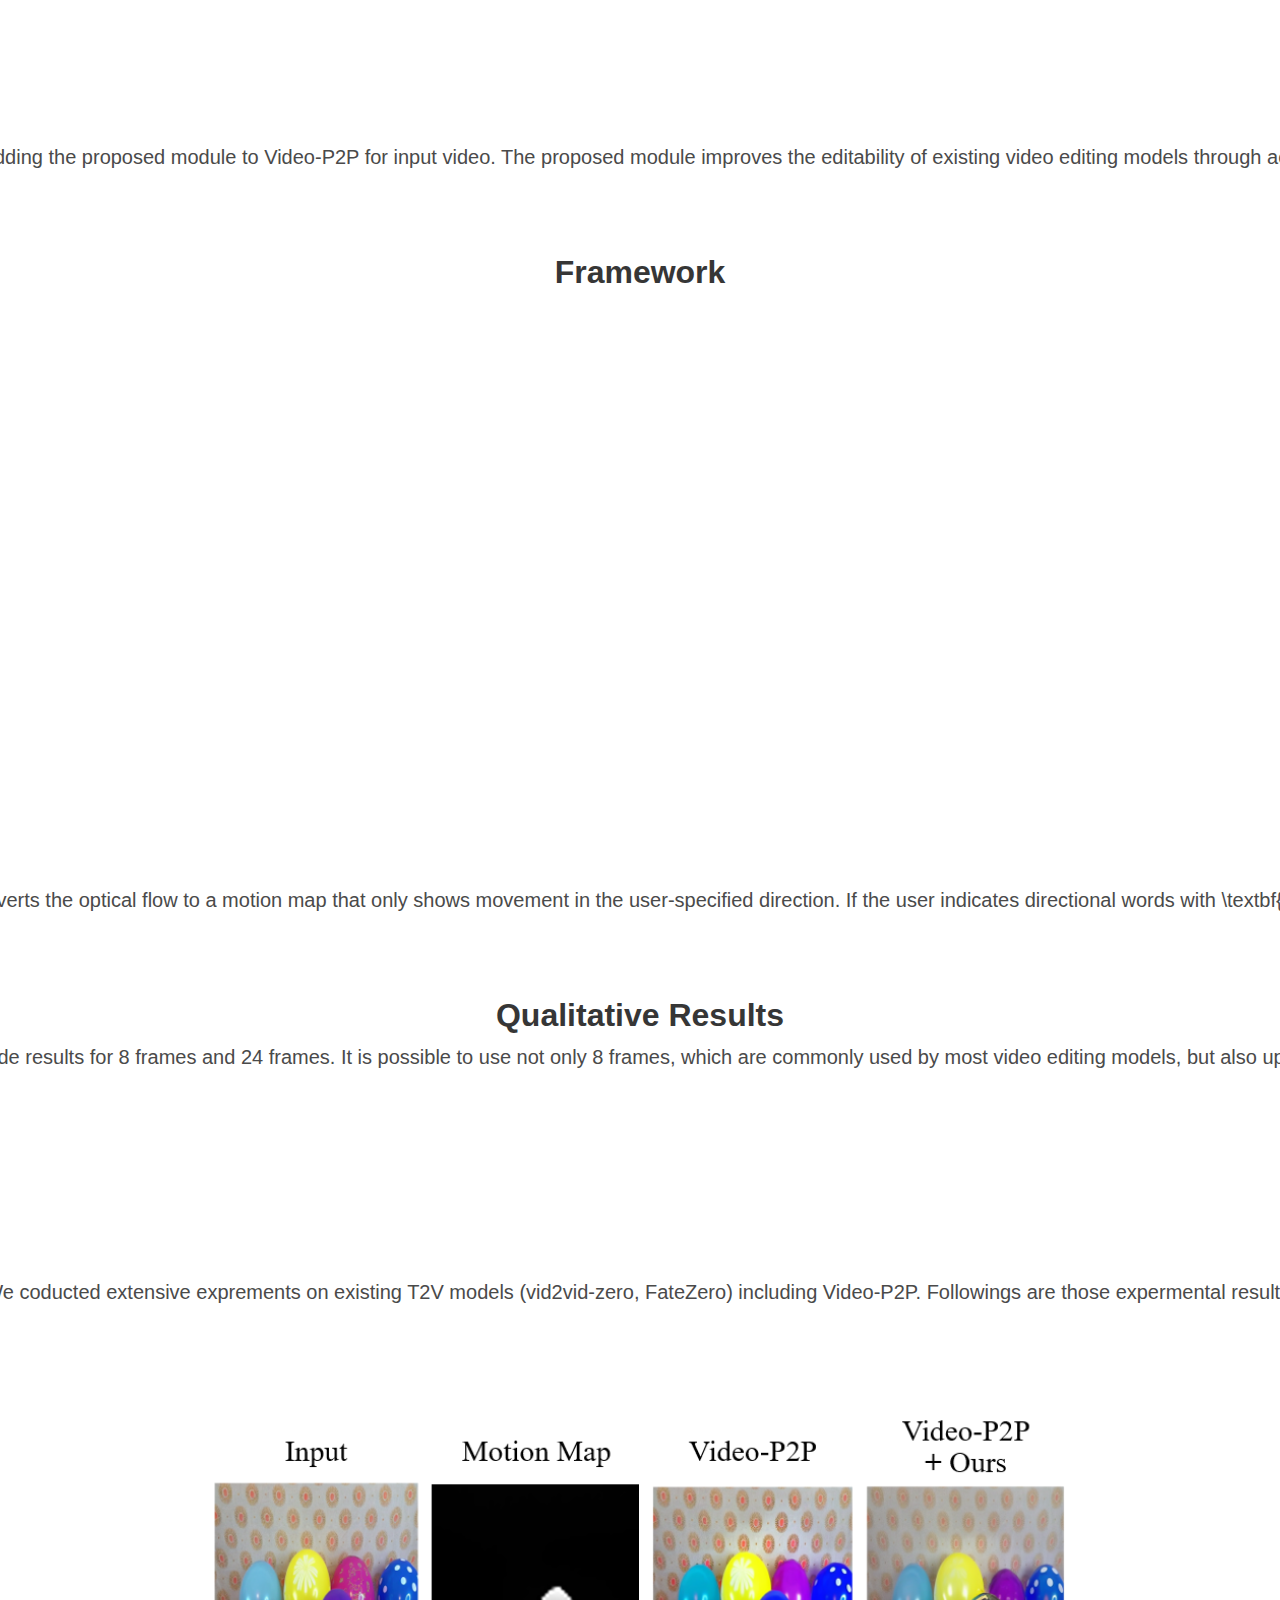
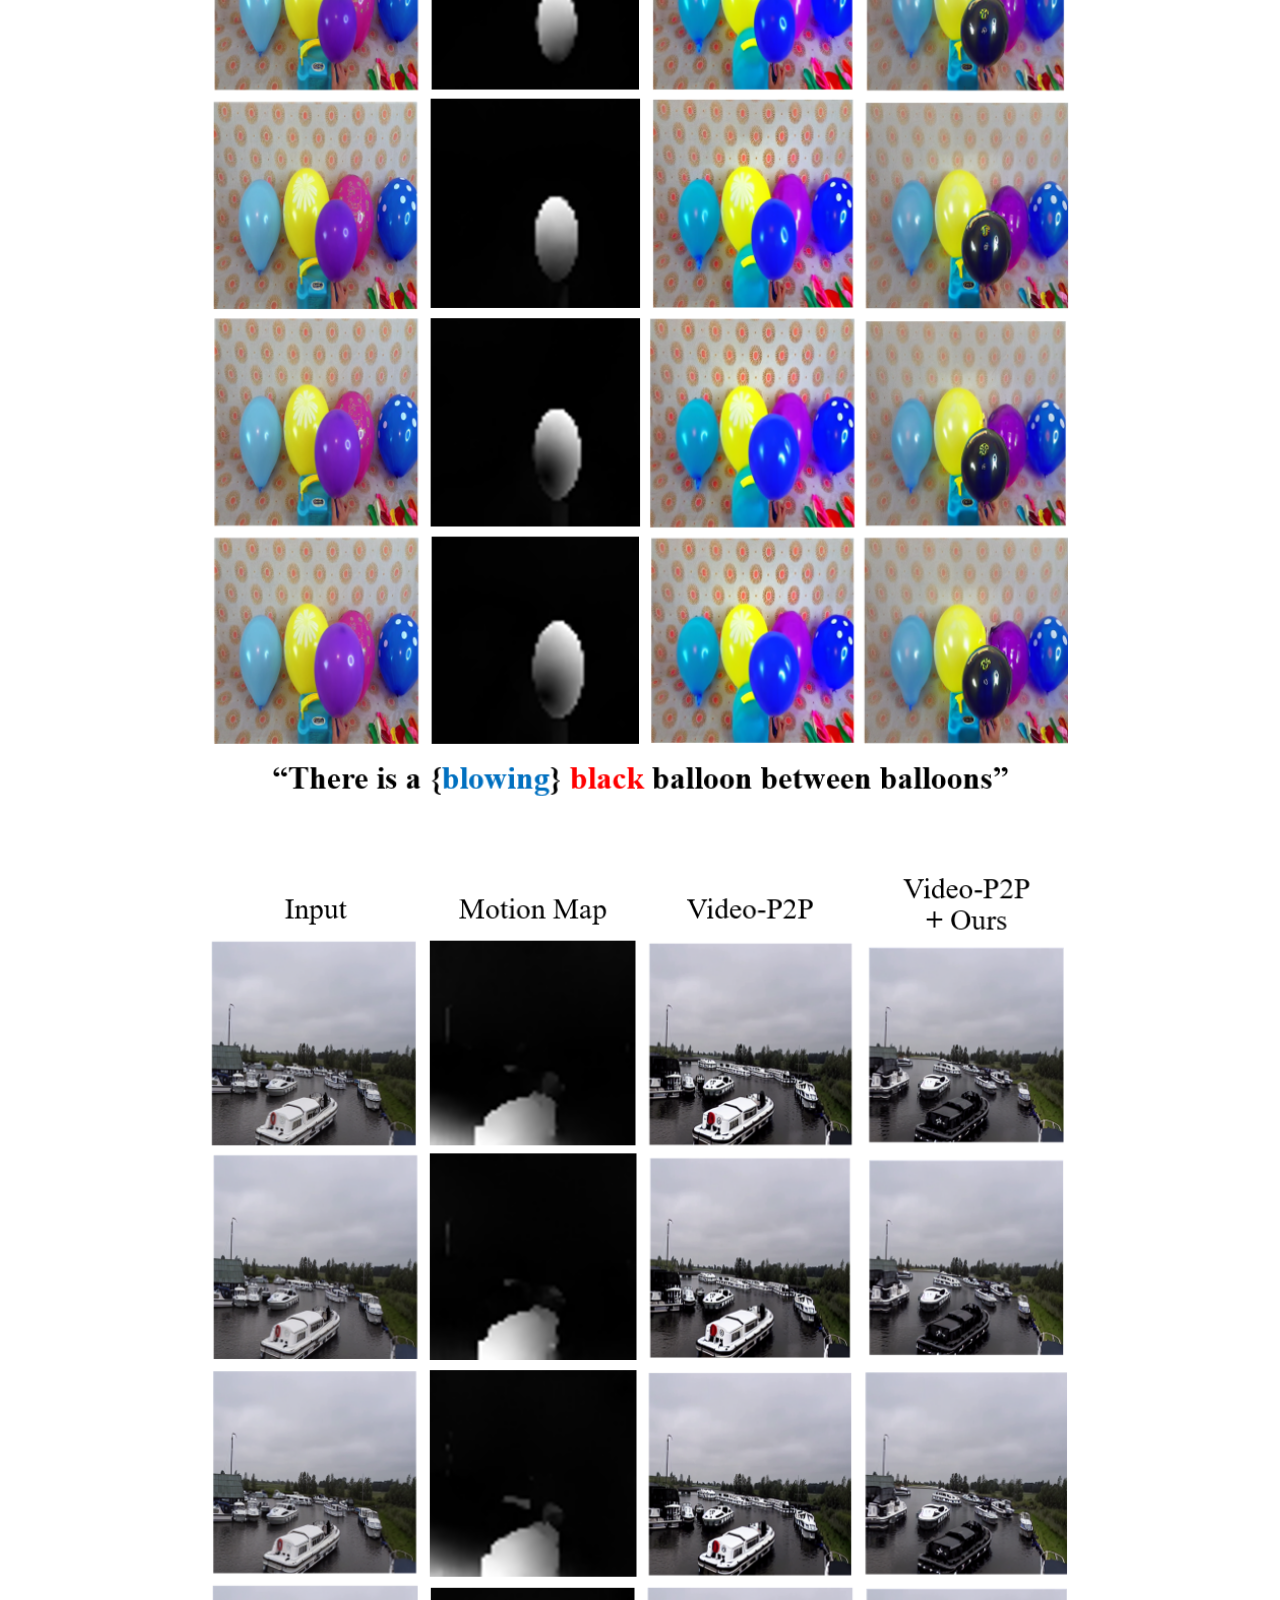
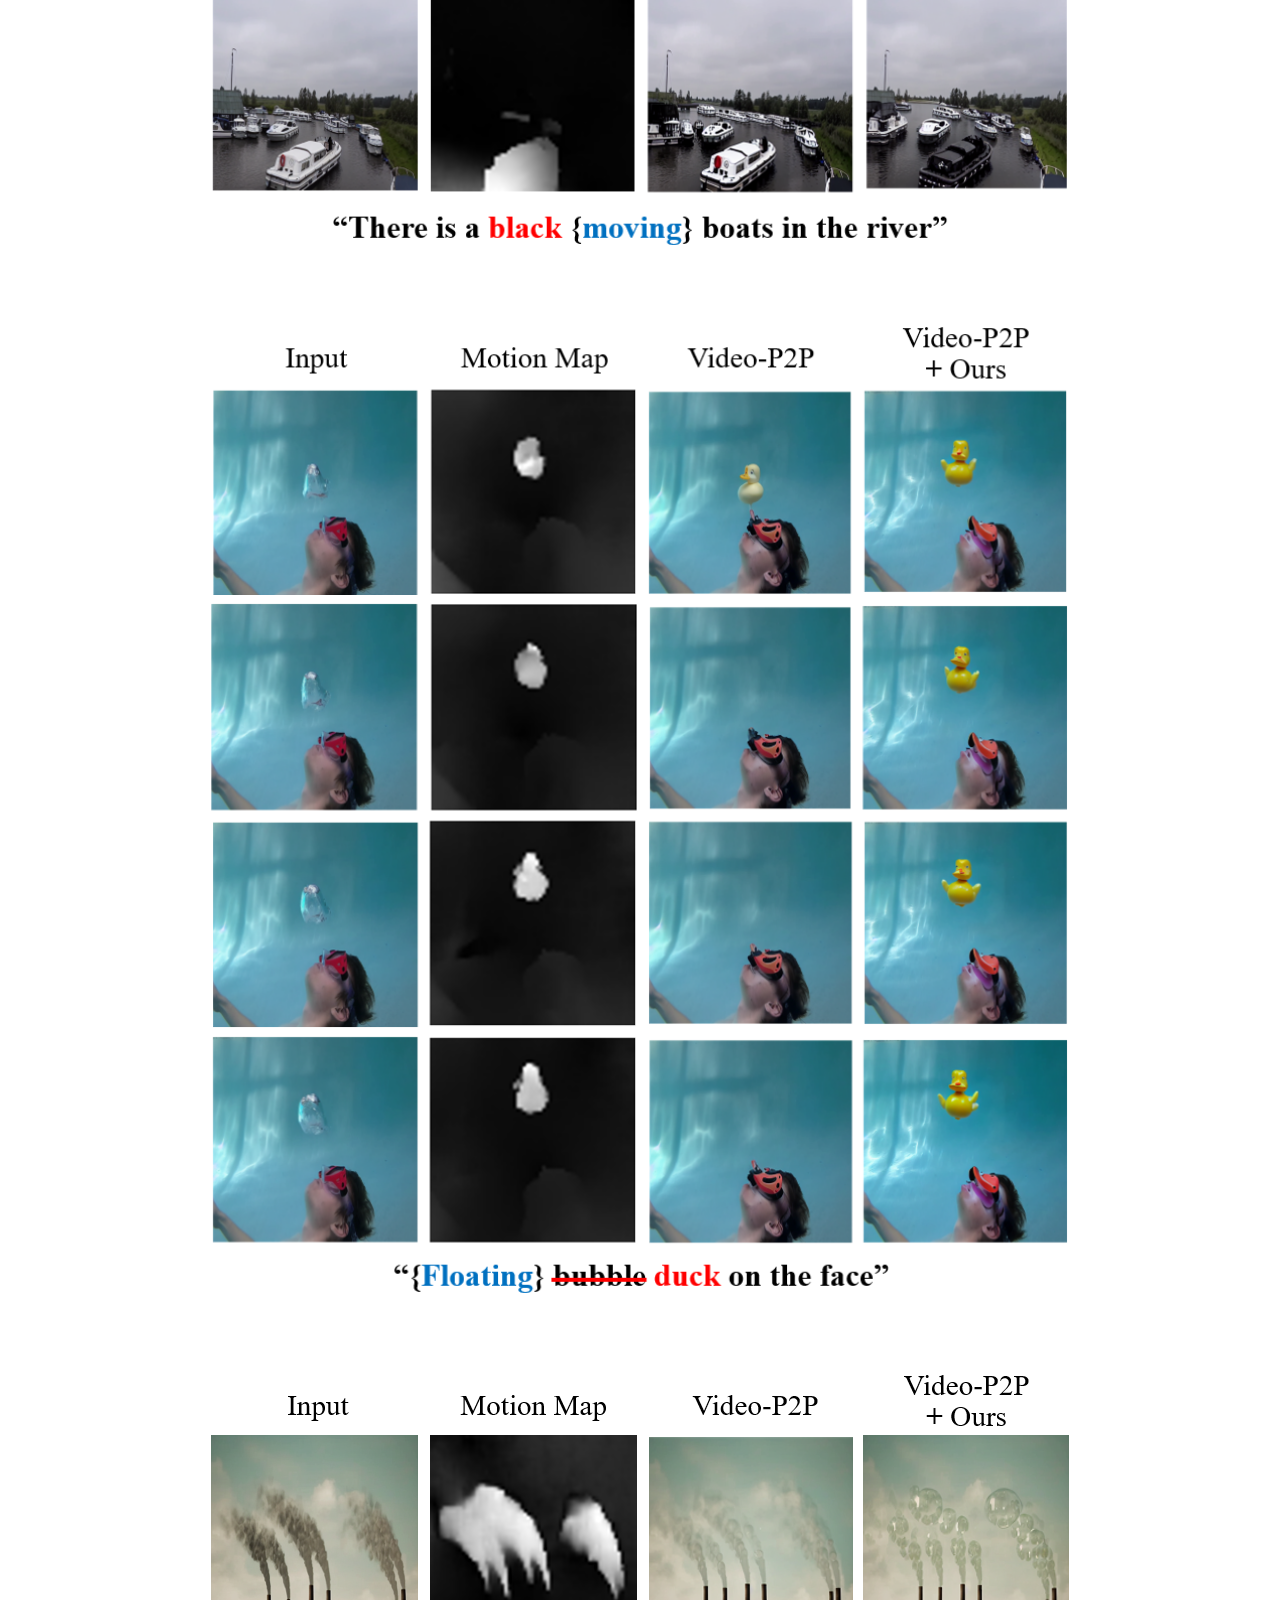
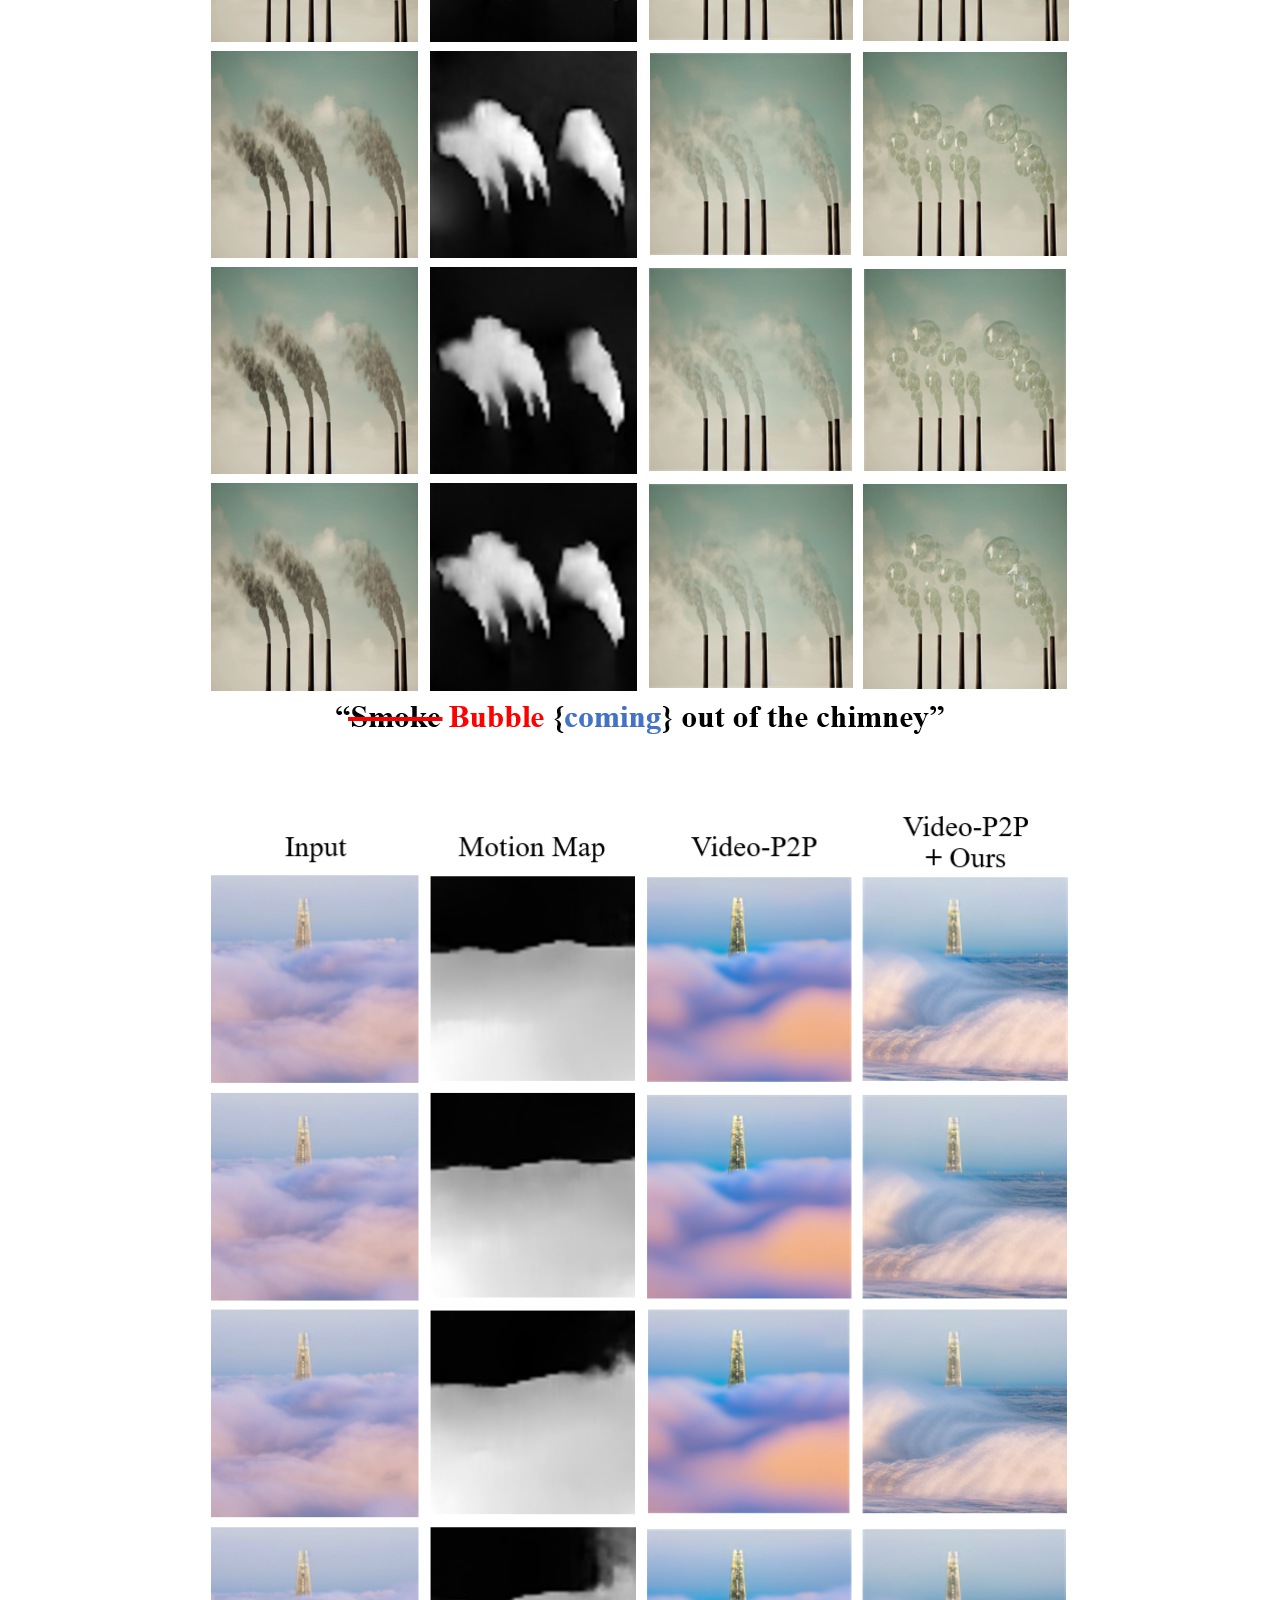
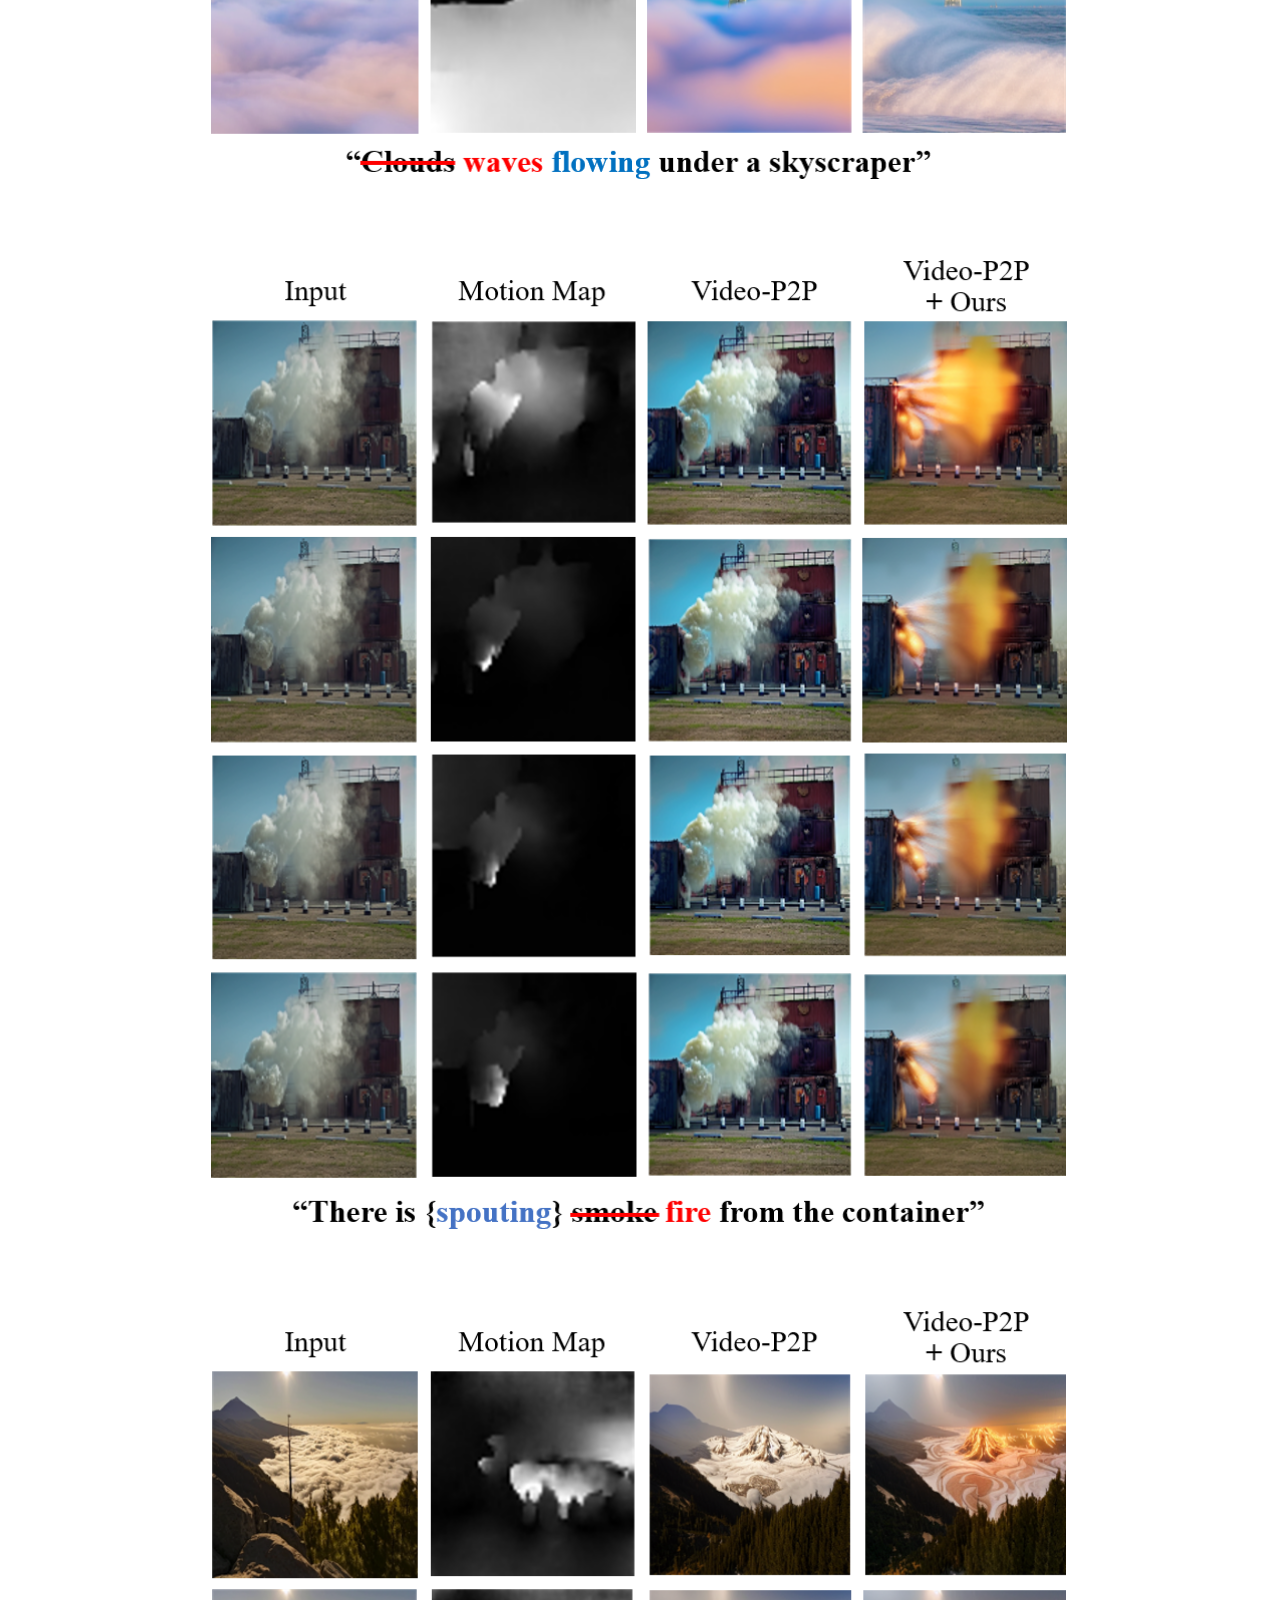
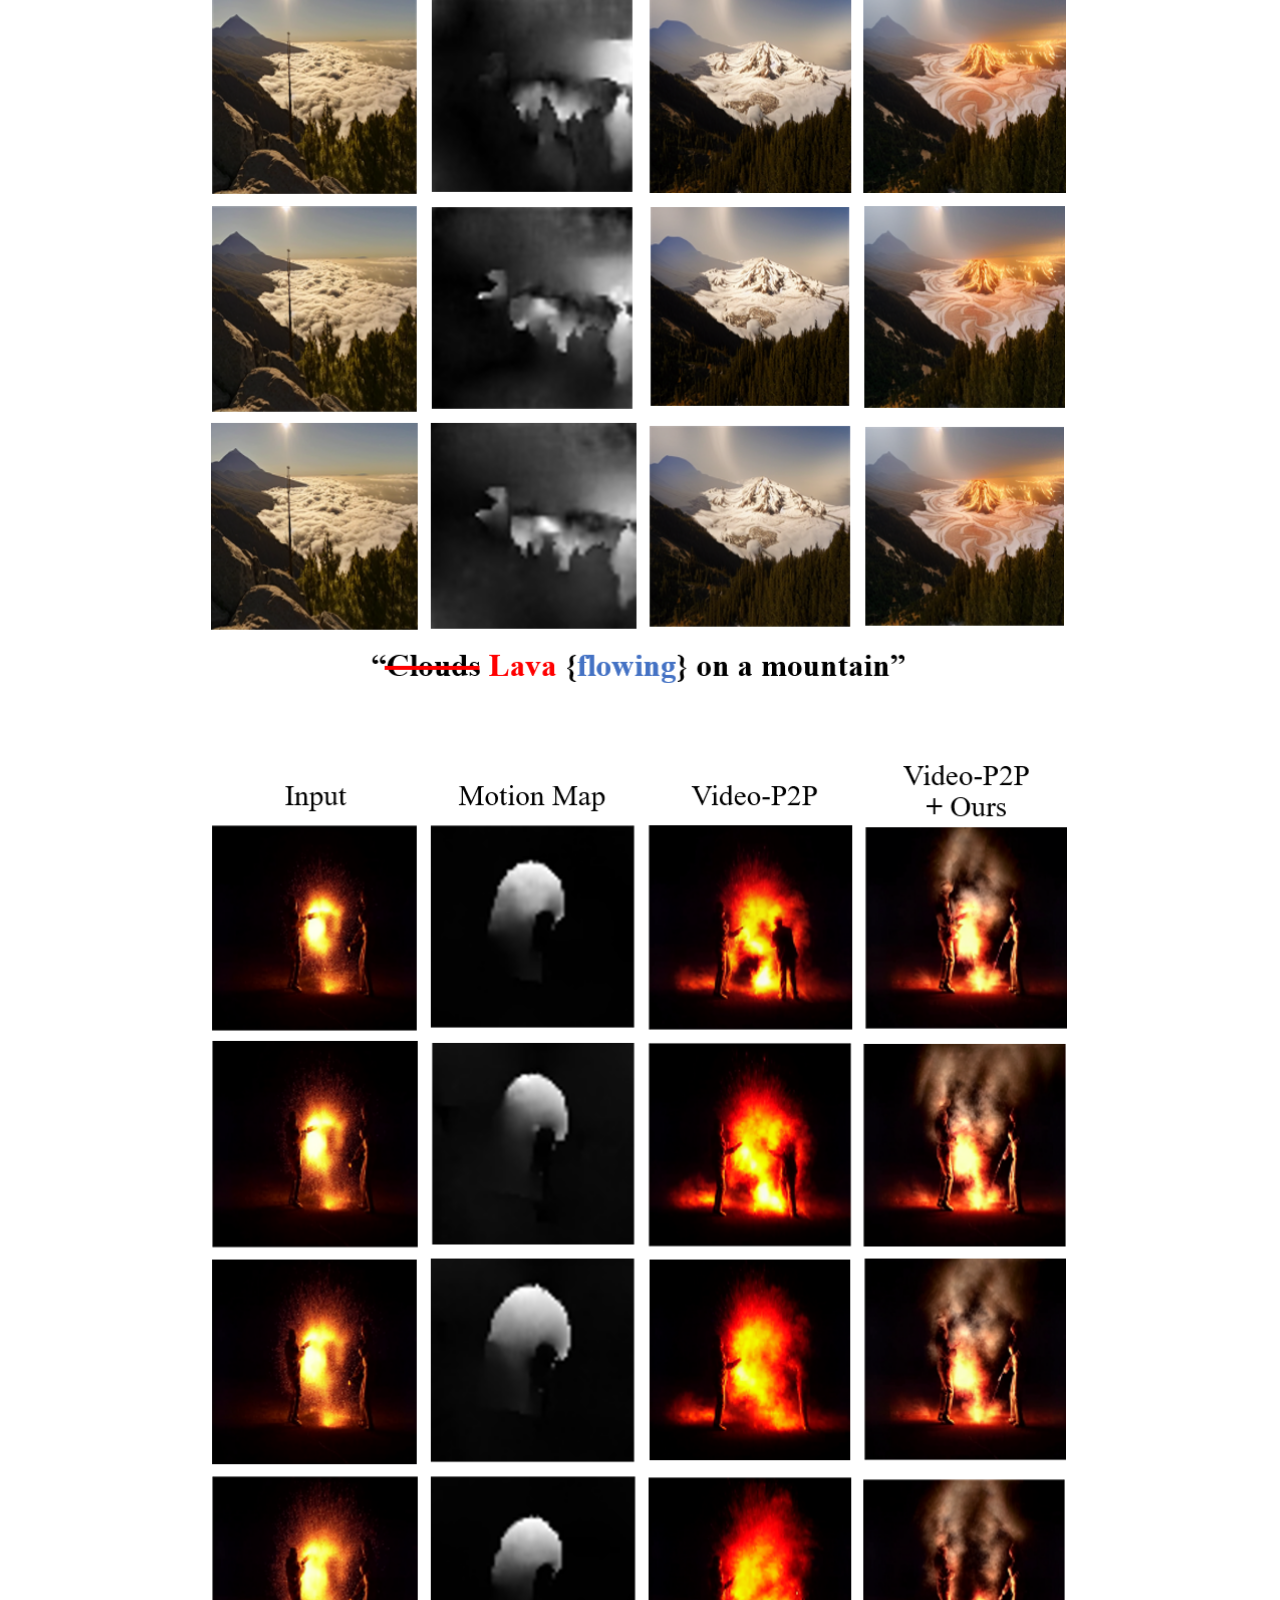
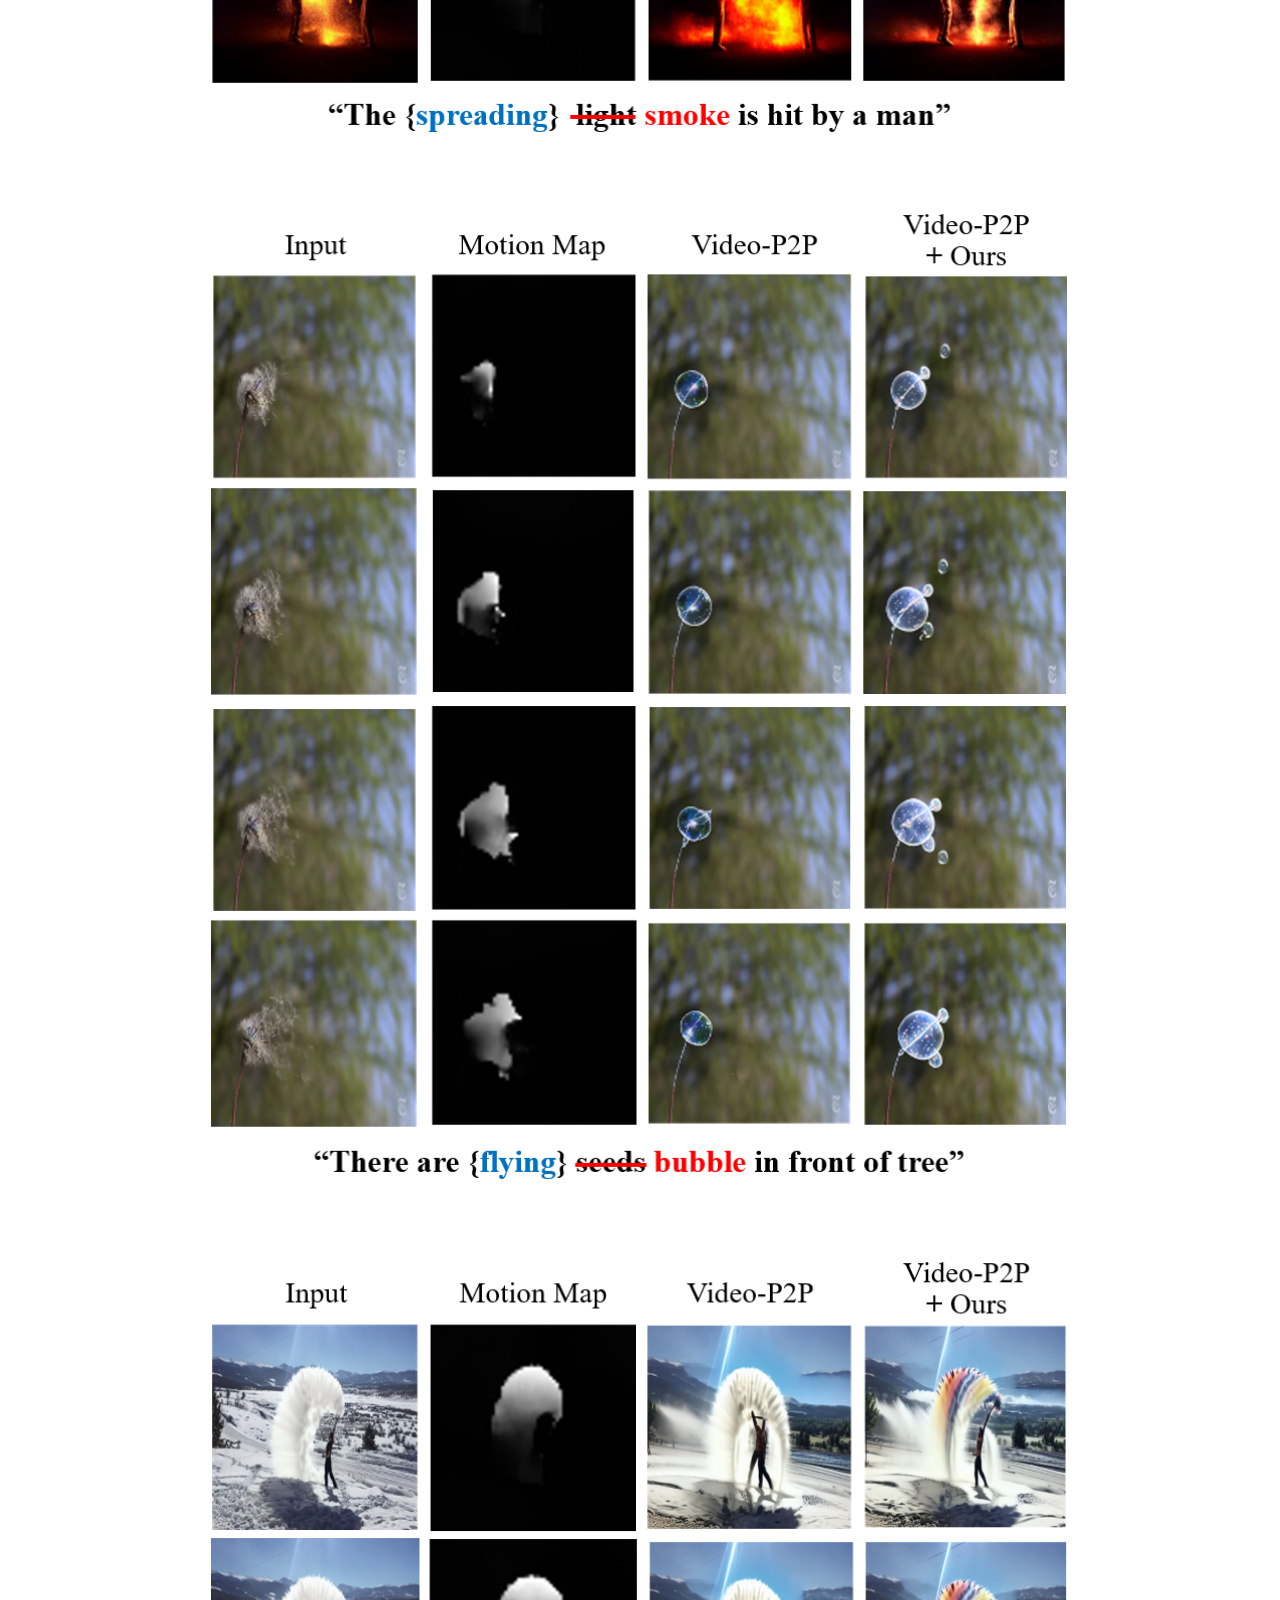
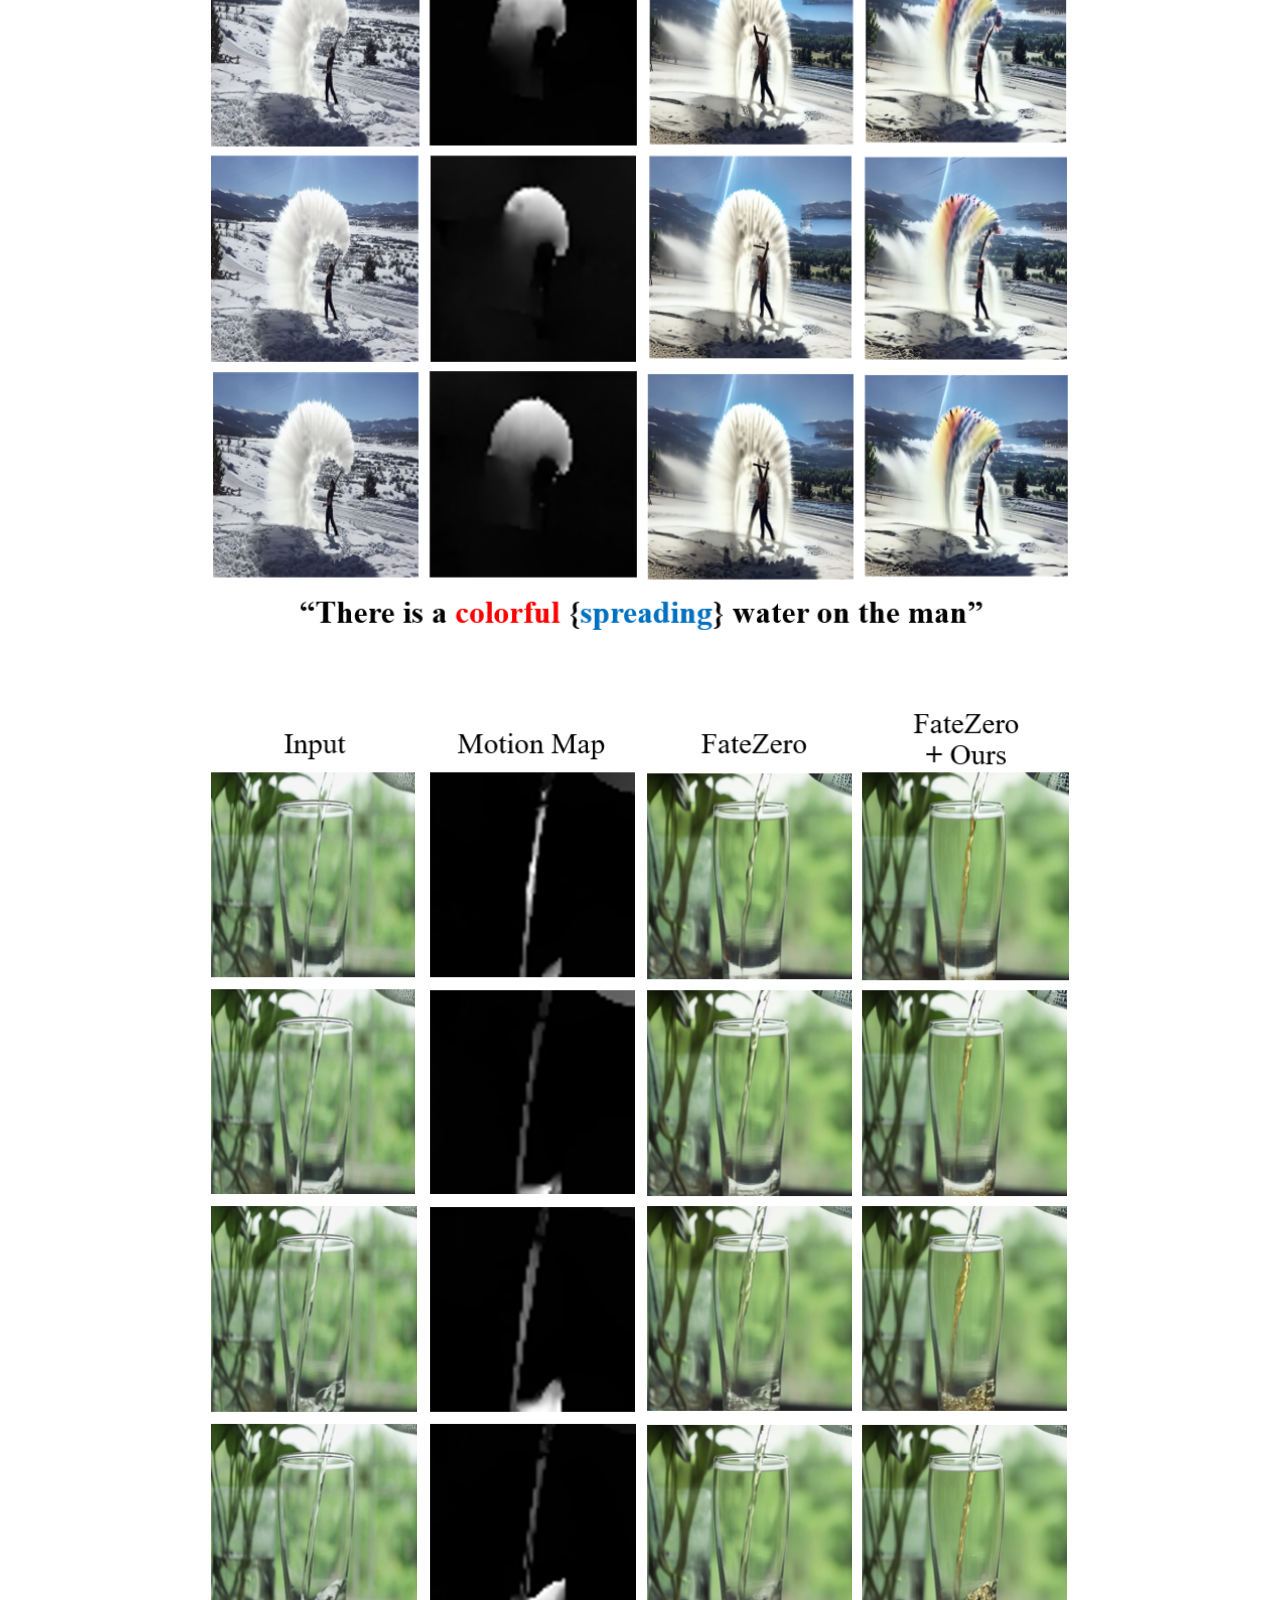
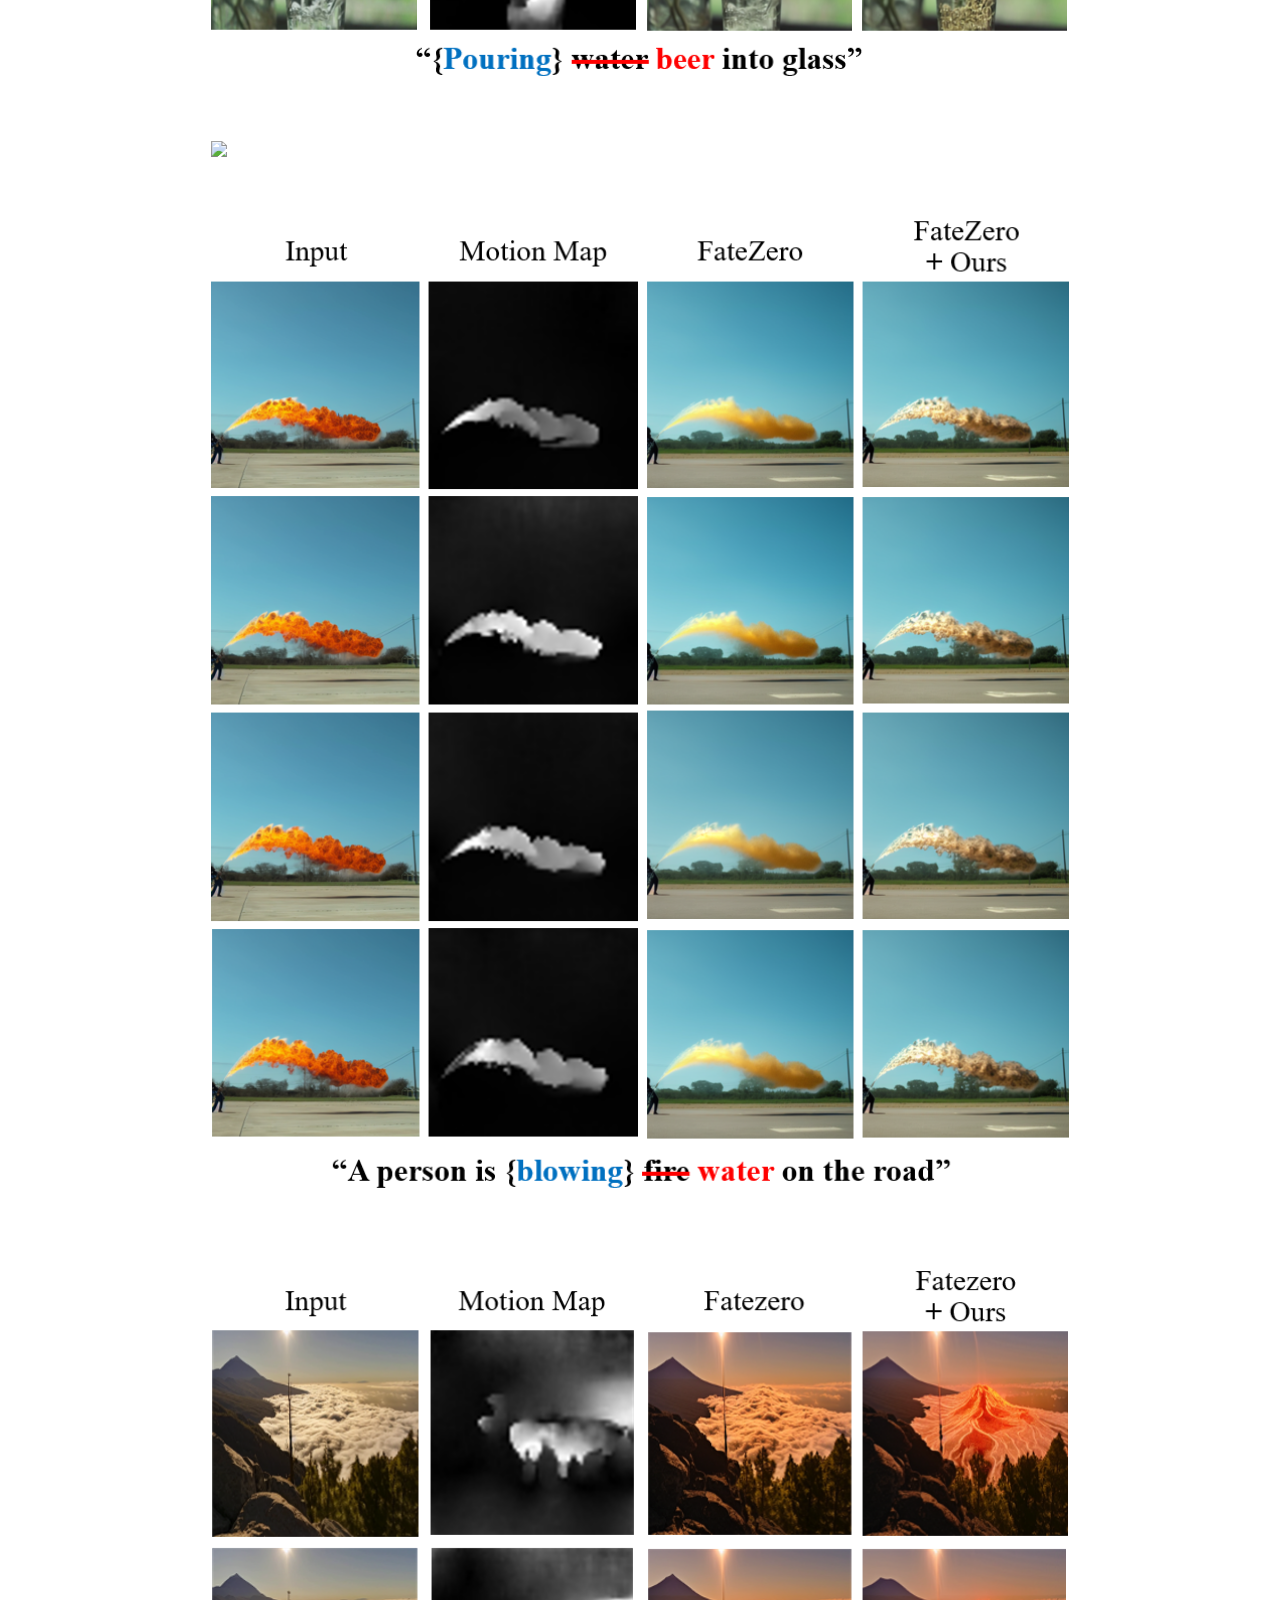
==== commit f8eb3448: "Update index.html" ====
--- a/index.html
+++ b/index.html
@@ -370,7 +370,7 @@
 <section class="hero is-small">
   <div class="hero-body">
     <div class="container">
-      <p class="is-size-5 has-text-centered" style="padding-bottom: 2%;">We also conducted experiments on 24-frame videos. The results are shown below.</p>
+      <p class="is-size-5 has-text-centered" style=</p>
       <div id="results-carousel-2" class="carousel results-carousel">
         <div class="item">
           <!-- Video-P2P -->
